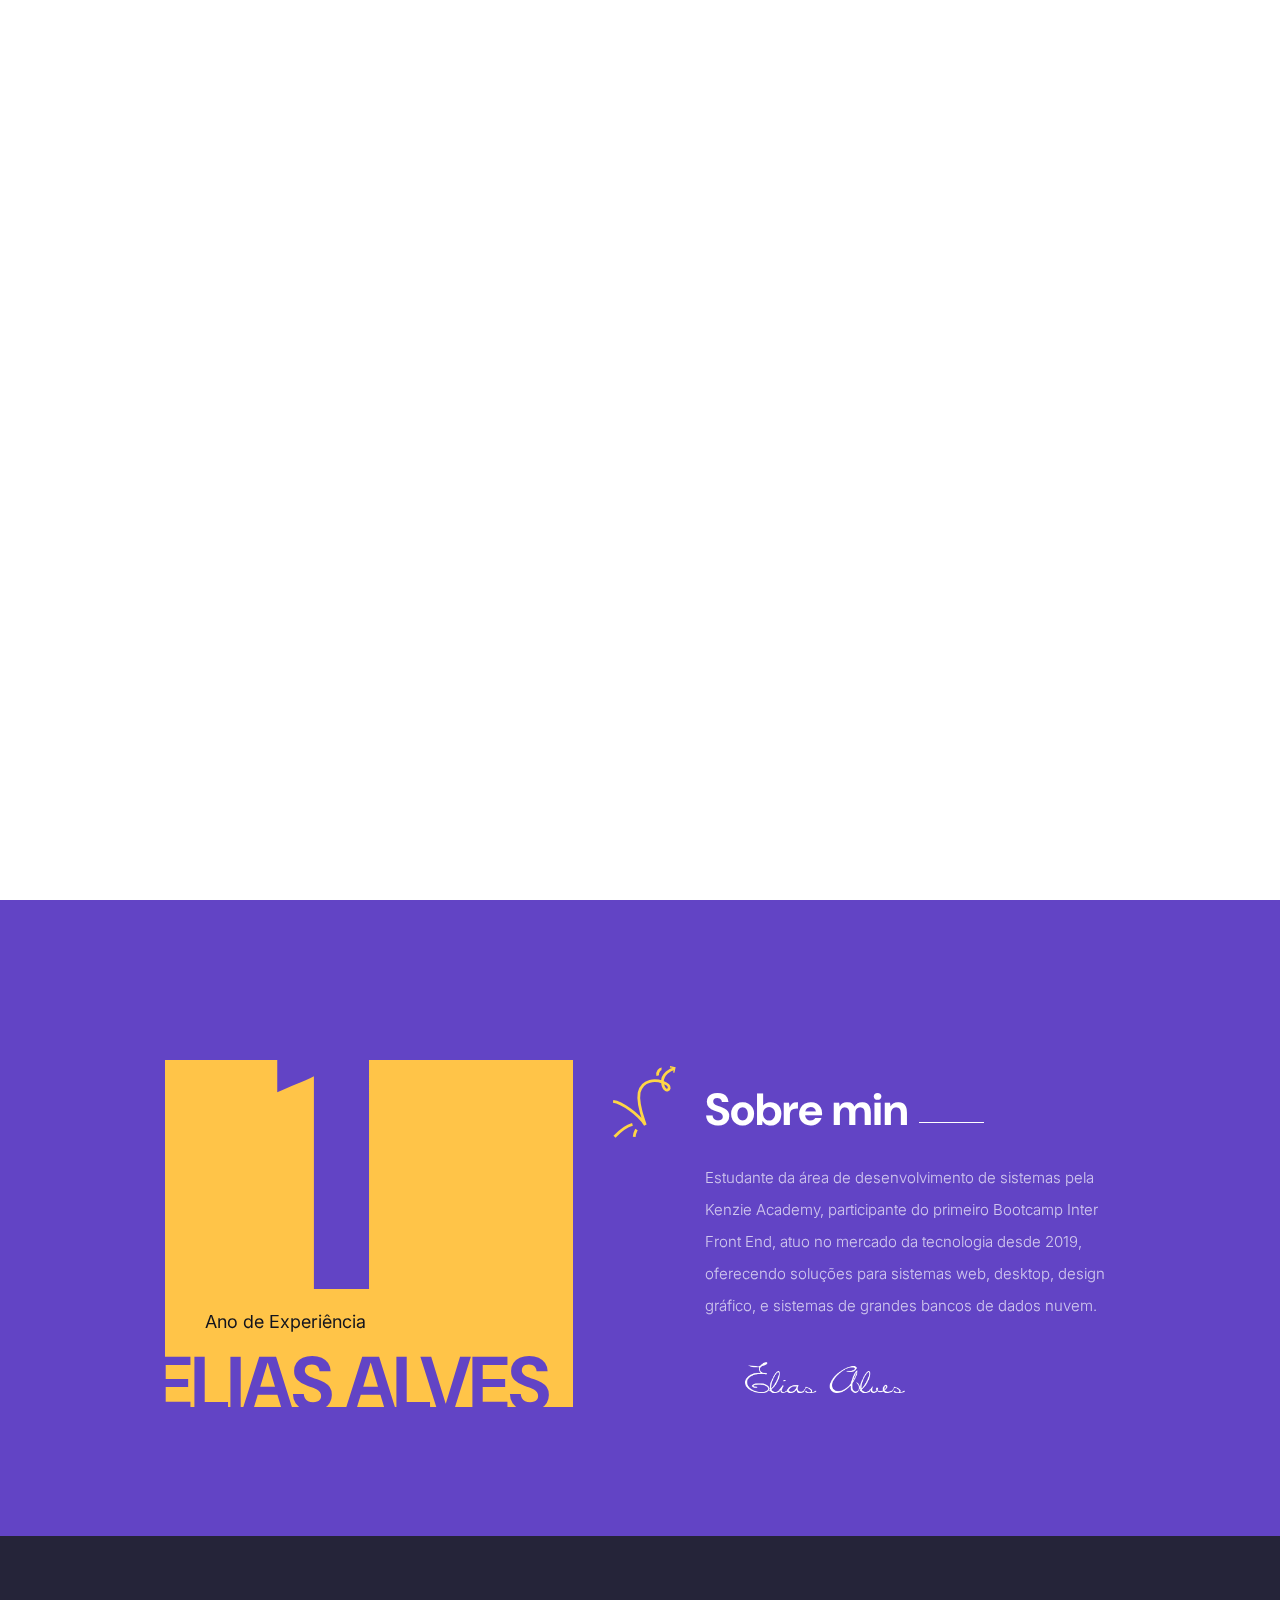
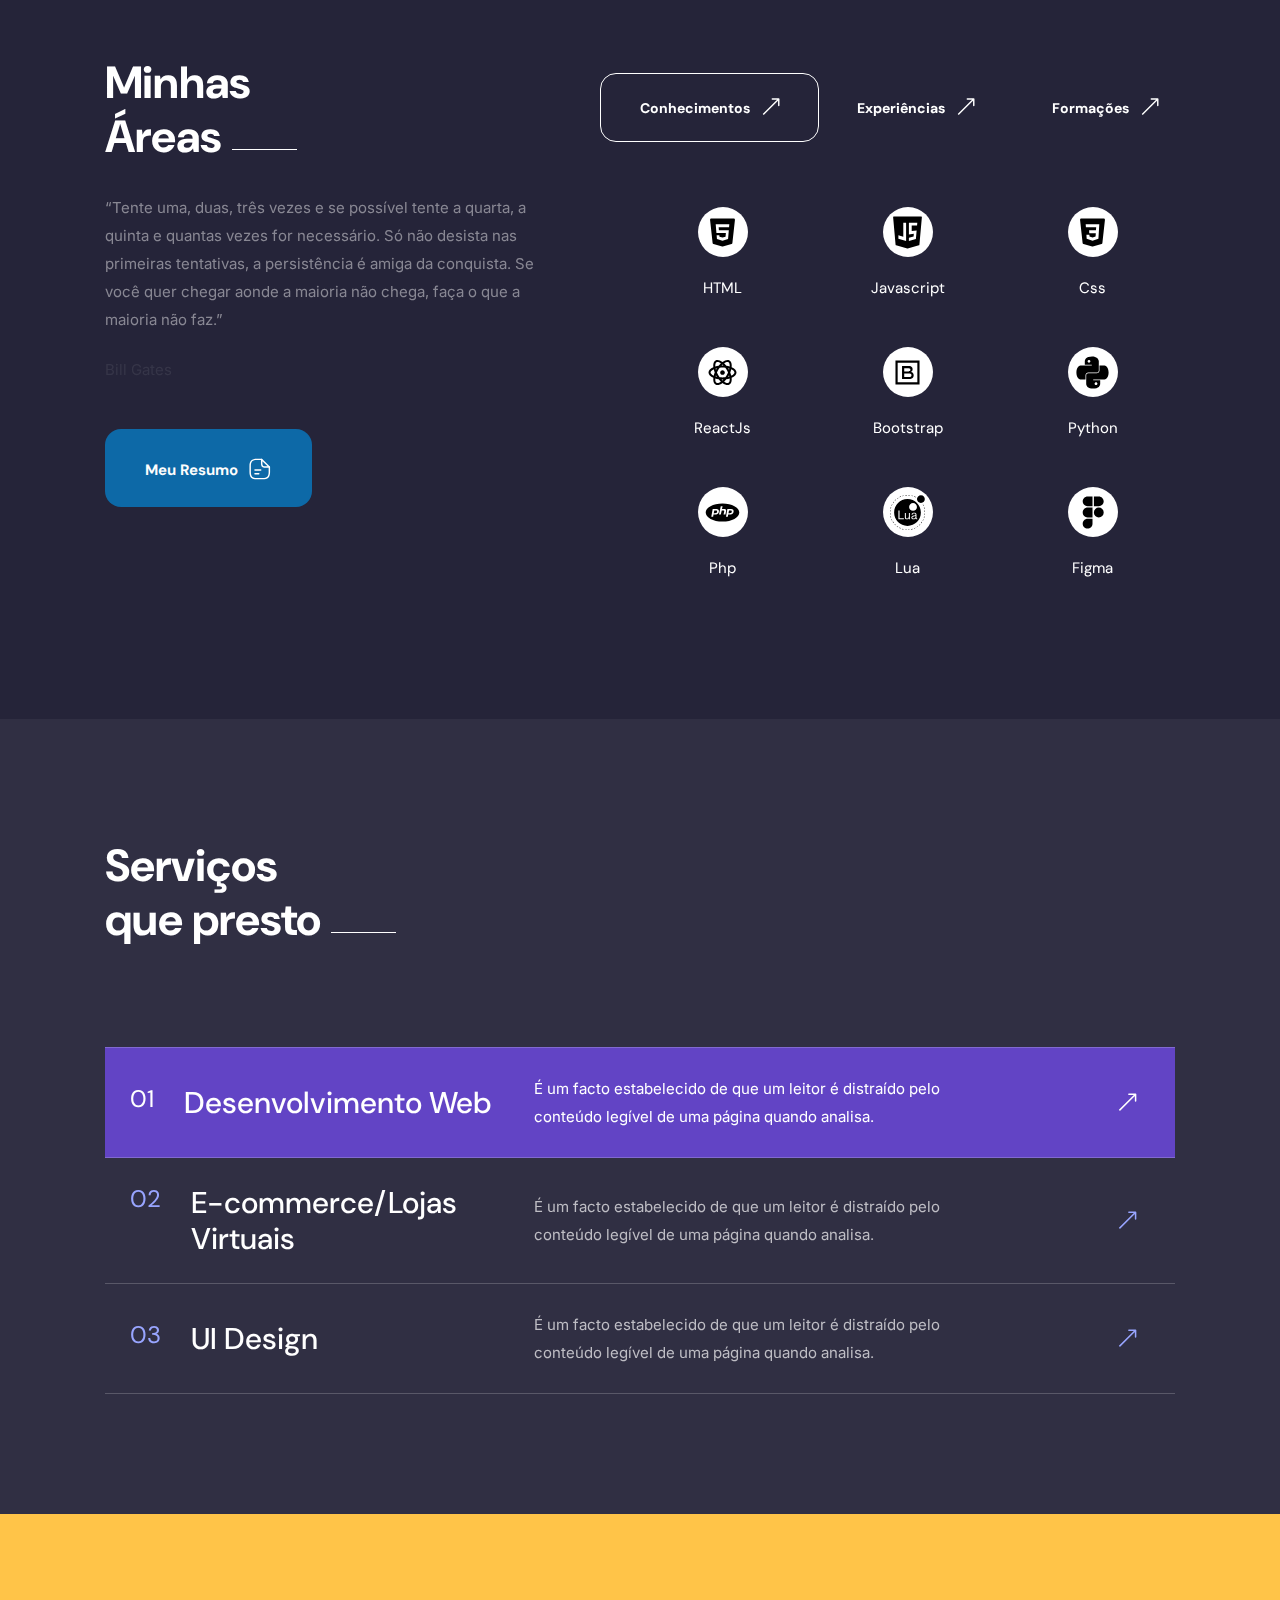
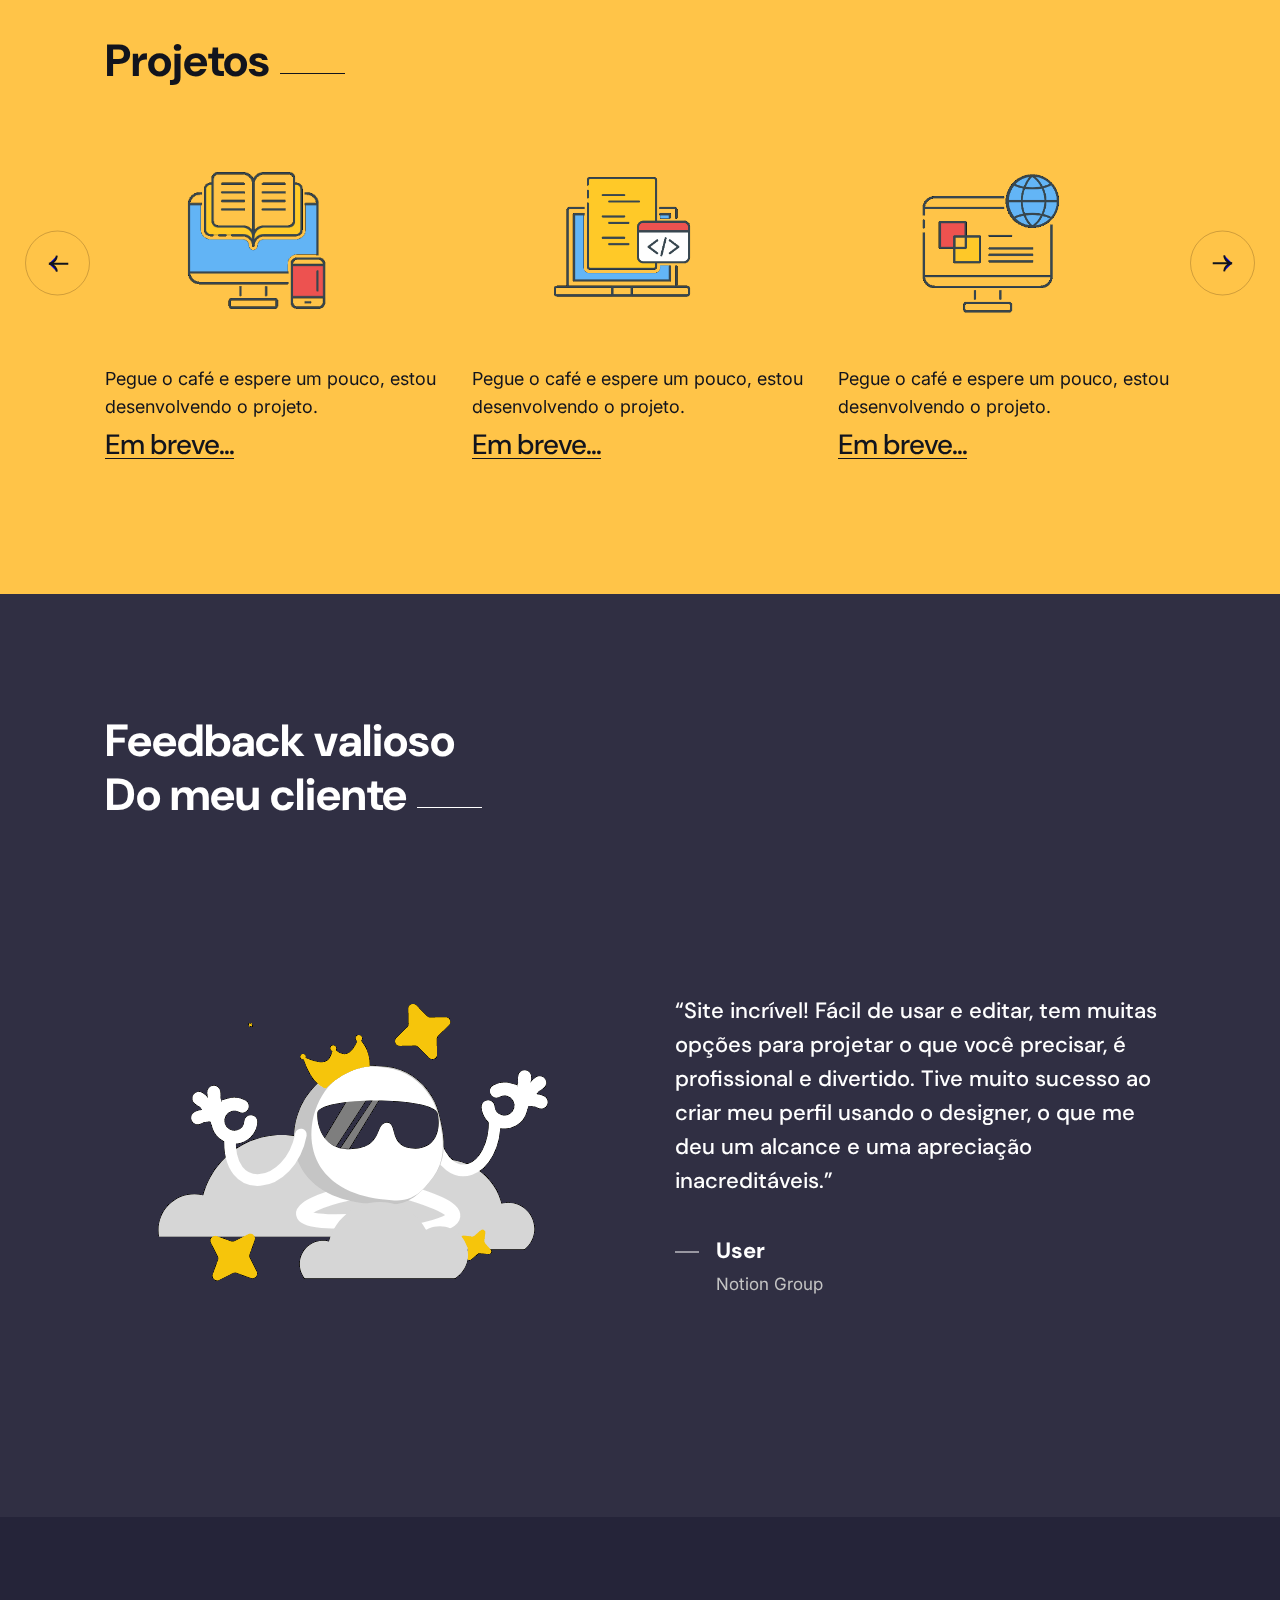
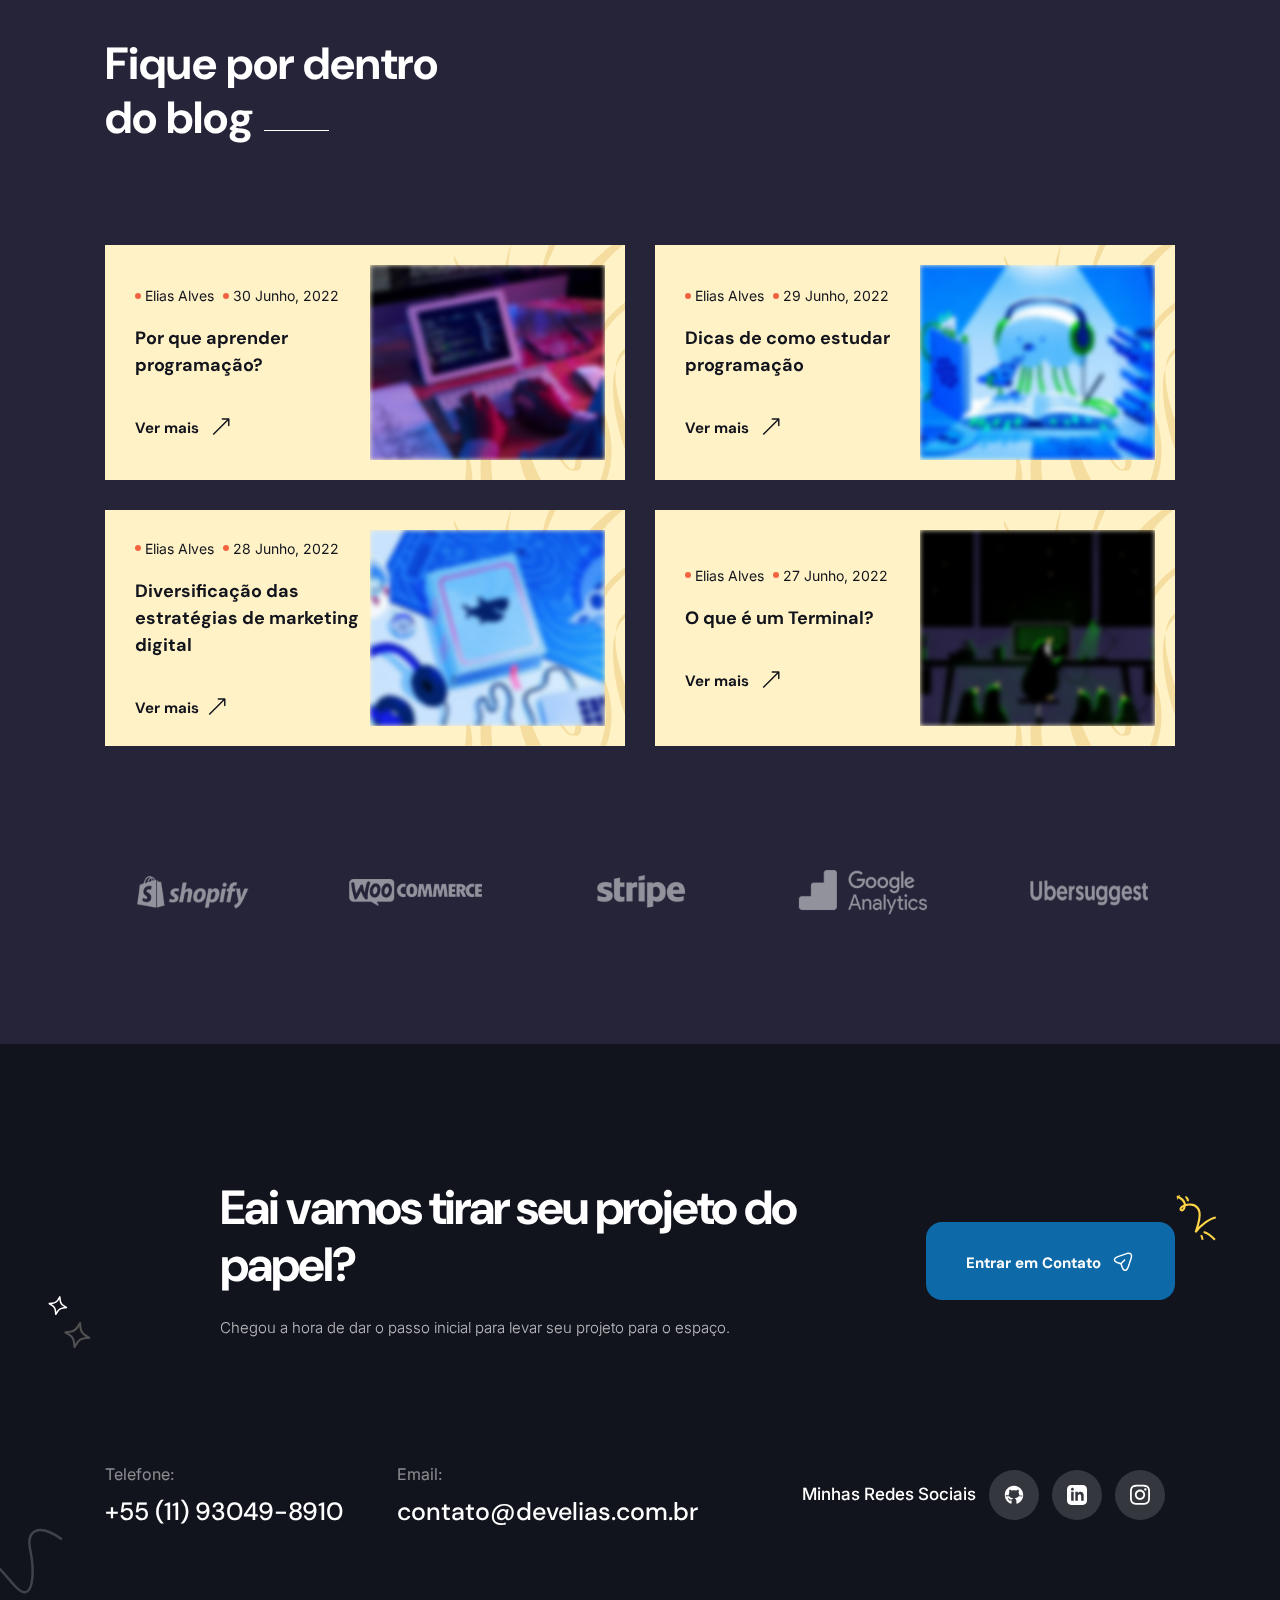
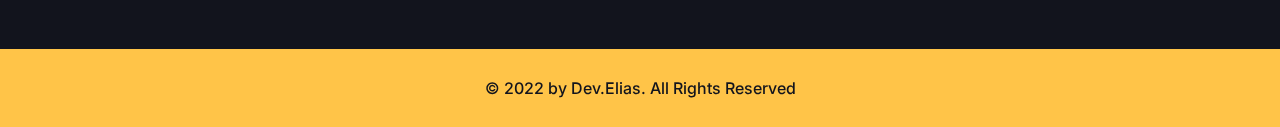
==== index.html @ cb32bfb5 "Update index.html" ====
<!DOCTYPE html>
<html lang="pt-br">

<head>	
<meta http-equiv="content-language" content="pt-br">
<meta http-equiv="Content-Type" content="text/html; charset=utf-8" />
<link rel="icon" type="imagem/png" href="https://cdn-icons-png.flaticon.com/512/2282/2282188.png" />
<meta name="description" content="Meu nome é Elias Alves, desenvolvo interfaces modernas e de alta qualidade, concentrado em performance, animações, responsividade e SEO.">
<meta property="og:description" content="Portfólio // Developer Elias Alves">
<meta name="author" content="Developer Elias">
<meta name="keywords" content="sites, contratar programador, developer google, web, desenvolvimento, portfolio dev, frontend, portfolio de programadores, ui designer, programador, develias, front-end,freelancer, freela, website, dev portfólio">
<meta name="viewport" content="width=device-width, initial-scale=1, maximum-scale=1">
<!-- Event snippet for Website traffic conversion page -->
<script>
  gtag('event', 'conversion', {'send_to': 'AW-10963670238/vHz7CPG32tIDEN6p8eso'});
</script>

<title>Portfolio - Developer Elias Alves</title>

<!-- STYLES -->
<link href="https://fonts.googleapis.com/css2?family=Inter:wght@100;200;300;400;500;600;800;900&display=swap" rel="stylesheet">
<link href="https://fonts.googleapis.com/css2?family=DM+Sans:ital,wght@0,400;0,500;0,700;1,400;1,500;1,700&display=swap" rel="stylesheet">
<link href="https://fonts.googleapis.com/css2?family=Oswald:wght@200;300;400;500;600;700&display=swap" rel="stylesheet">
<link href="https://fonts.googleapis.com/css2?family=Kaushan+Script&display=swap" rel="stylesheet">

<link rel="stylesheet" type="text/css" href="css/plugins.css" />
<link rel="stylesheet" type="text/css" href="css/dark.css" />
<link rel="stylesheet" type="text/css" href="css/style.css" />
<!--[if lt IE 9]> <script type="text/javascript" src="js/modernizr.custom.js"></script> <![endif]-->
<!-- /STYLES -->	
<!-- Global site tag (gtag.js) - Google Ads: 10963670238 -->
<script async src="https://www.googletagmanager.com/gtag/js?id=AW-10963670238"></script>
<script>
  window.dataLayer = window.dataLayer || [];
  function gtag(){dataLayer.push(arguments);}
  gtag('js', new Date());

  gtag('config', 'AW-10963670238');
</script>


<!-- Global site tag (gtag.js) - Google Analytics Dev_Elias -->
<script async src="https://www.googletagmanager.com/gtag/js?id=G-ZBF5T3V9TJ"></script>
<script>
  window.dataLayer = window.dataLayer || [];
  function gtag(){dataLayer.push(arguments);}
  gtag('js', new Date());

  gtag('config', 'G-ZBF5T3V9TJ');
</script>
	
</head>

<body class="dark"> 
	
	<!-- PRELOADER -->
	<div id="preloader">
		<div class="loader_line"></div>
	</div>
	<!-- /PRELOADER -->
	
	<!-- WRAPPER ALL -->

	<div class="eliasdev_tm_all_wrap" data-magic-cursor="show">
	
		<!-- MOBILE MENU -->
		<div class="eliasdev_tm_mobile_menu">
			<div class="mobile_menu_inner">
				<div class="mobile_in">
					<div class="logo">
						<a href="#"><img src="img/logo/light.png" alt="" /></a>
					</div>
					<div class="trigger">
						<div class="hamburger hamburger--slider">
							<div class="hamburger-box">
								<div class="hamburger-inner"></div>
							</div>
						</div>
					</div>
				</div>
			</div>
			<div class="dropdown">
				<div class="dropdown_inner">
					<ul class="anchor_nav">
						<li class="current"><a href="#home">Inicio</a></li>
						<li><a href="#about">Quem sou eu</a></li>
						<li><a href="#service">Serviços</a></li>
						<li><a href="#portfolio">Portfolio</a></li>
						<li><a href="#blog">Blog</a></li>
						<li><a href="#contact">Contato</a></li>
					</ul>
				</div>
			</div>
		</div>
		<!-- /MOBILE MENU -->
	



		
		<!-- HEADER -->
		<div class="eliasdev_tm_header">
			<div class="header_in">
				<div class="logo">
					<a href="#"><img src="img/logo/light.png" alt="" /></a>
				</div>
				<div class="menu">
					<ul class="anchor_nav">
						<li class="current"><a href="#home">Inicio</a></li>
						<li><a href="#about">Quem sou eu</a></li>
						<li><a href="#service">Serviços</a></li>
						<li><a href="#portfolio">Portfolio</a></li>
						<li><a href="#blog">Blog</a></li>
						<li><a href="#contact">Contato</a></li>
					</ul>
					<span class="ccc"></span>
				</div>
					 <div class="button"><a href="https://www.buymeacoffee.com/elias.code	" target="_blank">buy me a coffee</a></div> 
			</div>
		</div>
		<!-- /HEADER -->
	
		
		
		<!-- HERO -->
		<div class="eliasdev_tm_hero" id="home">
			<div class="container">
				<div class="content">
					<div class="details">
						<div class="short  ">
							<h3><img class="svg" src="img/svg/hi.svg" alt=""/><span class="typed-text"></span><span class="cursor">&nbsp;</span></h3>
							<span class="job">Elias Alves - Front-end developer</span>
						</div>
						<div class="text">
							<p>Estudante de Front End, apaixonado por cada linha de código escrita. </p>
						</div>
						<div class="buttons">
							<div class="eliasdev_tm_boxed_button">
								<a class="anchor" href="https://wa.link/vdkp41" target="_blank">Entrar em Contato <img class="svg" src="img/svg/send.svg" alt="" /></a>
							</div>
							<div class="eliasdev_tm_simple_button">
								<a class="line_effect anchor" href="#portfolio">Meus Trabalhos <img class="svg" src="img/svg/top-arrow.svg" alt="" /></a>
							</div>
						</div>
					</div>
					
				</div>
				<div class="eliasdev_tm_follow">
					<span>Vamos se conectar?</span>
					<ul>
						<li><a href="https://github.com/eliasalves01" target="_blank"><img class="svg" src="img/svg/social/GitHub.svg" alt="" /></a></li>
						<li><a href="https://www.linkedin.com/in/elias-alves-88455a16b/" target="_blank"><img class="svg" src="img/svg/social/linkedin.svg" alt="" /></a></li>
						<li><a href="https://www.instagram.com/elias.denaro/" target="_blank" ><img class="svg" src="img/svg/social/instagarm.svg" alt="" /></a></li>
					</ul> 
				</div>
			</div>
			<div class="eliasdev_tm_down">
				<a class="anchor" href="#about"><img class="svg" src="img/svg/down_button_light.svg" alt="" /></a>
			</div>
			<div class="avatar">
				<div class="img">
					<img class="animation" src="img/hero/Coffee.png" alt="" />
					<!-- <div class="video_button">
						<a class="popup-youtube" href="videoyoutube"><img class="anim_circle" src="img/hero/welcome.png" alt="" /><img class="svg" src="img/svg/play.svg" alt="" /></a>
					</div> -->
				</div>
			</div>
		</div>
		<!-- /HERO -->
		
		<!-- ABOUT -->
		<div class="eliasdev_tm_section" id="about">
			<div class="eliasdev_tm_about">
				<div class="about_in">
					<div class="left">
						<div class="box">
							<h3 class="year">1</h3>
							<span class="experience">Ano de Experiência</span>
							<h2 class="name">Elias Alves</h2>
						</div>
					</div>
					<div class="right">
						<span class="element"><img class="svg" src="img/svg/element.svg" alt="" /></span>
						<div class="eliasdev_tm_main_title">
							<h3><span>Sobre min</span></h3>
						</div>
						<div class="text">
							<p>Estudante da área de desenvolvimento de sistemas pela Kenzie Academy, participante do primeiro Bootcamp Inter Front End, atuo no mercado da tecnologia desde 2019, oferecendo soluções para sistemas web, desktop, design gráfico, e sistemas de grandes bancos de dados nuvem.							</p>
						</div>
						<div class="short">
							<div class="eliasdev_tm_boxed_button">
							<!--	<a href="img/cv/1.jpg" download>Download CV <img class="svg" src="img/svg/paper.svg" alt="" /></a> -->
							</div>
							<img src="img/signature.png" alt="" />
						</div>
					</div>
				</div>
			</div>
		</div>
		<!-- /ABOUT -->
		
		<!-- INFORMATIONS -->
		<div class="eliasdev_tm_section">
			<div class="eliasdev_tm_informations">
				<div class="container">
					<div class="informations_inner">
						<div class="left">
							<div class="eliasdev_tm_main_title">
								<h3><span>Minhas <br />Áreas</span></h3>
							</div>
							<div class="text">
								<p class="Frase">“Tente uma, duas, três vezes e se possível tente a quarta, a quinta e quantas vezes for necessário. Só não desista nas primeiras tentativas, a persistência é amiga da conquista. Se você quer chegar aonde a maioria não chega, faça o que a maioria não faz.”</p> 
								<p> <span class="bill">Bill Gates </span></p>
							</div>
							<div class="eliasdev_tm_boxed_button">
								<a href="#" >Meu Resumo <img class="svg" src="img/svg/paper.svg" alt="" /></a>
							</div>
						</div>
						<div class="right">
							<div class="filter">
								<ul>
									<li><a class="current" href="#" data-tab="tab_1"><span>Conhecimentos</span> <img class="svg" src="img/svg/top-arrow.svg" alt="" /></a></li>
									<li><a href="#" data-tab="tab_2"><span>Experiências</span> <img class="svg" src="img/svg/top-arrow.svg" alt="" /></a></li>
									<li><a href="#" data-tab="tab_3"><span>Formações</span> <img class="svg" src="img/svg/top-arrow.svg" alt="" /></a></li>
								</ul>
								<span class="ccc"></span>
							</div>
							<div class="content">
								<div id="tab_1" class="wrapper current">
									<div class="skillbox">
										<ul>
											<li>
												<div class="list_inner">
													<span class="icon"><span class="in"><img class="svg" src="img/svg/HTML.svg" alt="" /></span></span>
													<p class="name">HTML <span></span></p>
												</div>
											</li>
											<li>
												<div class="list_inner">
													<span class="icon"><span class="in"><img class="svg" src="img/svg/javascript.svg" alt="" /></span></span>
													<p class="name">Javascript <span></span></p>
												</div>
											</li>
											<li>
												<div class="list_inner">
													<span class="icon"><span class="in"><img class="svg" src="img/svg/css.svg" alt="" /></span></span>
													<p class="name">Css <span></span></p>
												</div>
											</li>
											<li>
												<div class="list_inner">
													<span class="icon"><span class="in"><img class="svg" src="img/svg/reactjs.svg" alt="" /></span></span>
													<p class="name">ReactJs <span></span></p>
												</div>
											</li>
											<li>
												<div class="list_inner">
													<span class="icon"><span class="in"><img class="svg" src="img/svg/boostrap.svg" alt="" /></span></span>
													<p class="name">Bootstrap <span></span></p>
												</div>
											</li>
											<li>
												<div class="list_inner">
													<span class="icon"><span class="in"><img class="svg" src="img/svg/python.svg" alt="" /></span></span>
													<p class="name">Python <span></span></p>
												</div>
											</li>
											<li>
												<div class="list_inner">
													<span class="icon"><span class="in"><img class="svg" src="img/svg/php.svg" alt="" /></span></span>
													<p class="name">Php <span></span></p>
												</div>
											</li>
											<li>
												<div class="list_inner">
													<span class="icon"><span class="in"><img class="svg" src="img/svg/lua.svg" alt="" /></span></span>
													<p class="name">Lua <span></span></p>
												</div>
											</li>
											<li>
												<div class="list_inner">
													<span class="icon"><span class="in"><img class="svg novo" src="img/svg/figma.svg" alt="" /></span></span>
													<p class="name">Figma <span></span></p>
												</div>
											</li>
										</ul>
									</div>
								</div>
								<div id="tab_2" class="wrapper">
									<div class="timelinebox">
										<ul>
											<li>
												<div class="list_inner">
													<div class="time">
														<span class="year">2022 - Em Progresso</span>
														<span class="company">Norte Refrigeração.</span>
													</div>
													<div class="job">
														<h3><span>Em Breve</span></h3>
													</div>
												</div>
											</li>
											<li>
												<div class="list_inner">
													<div class="time">
														<span class="year">2021 - 2022</span>
														<span class="company">Gpoint Ltda</span>
													</div>
													<div class="job">
														<h3><span>Em Breve</span></h3>
													</div>
												</div>
											</li>
											<li>
												<div class="list_inner">
													<div class="time">
														<span class="year">2019 - 2021</span>
														<span class="company">SpartanRp.</span>
													</div>
													<div class="job">
														<h3><span>Em Breve</span></h3>
													</div>
												</div>
											</li>
										</ul>
									</div>
								</div>
								<div id="tab_3" class="wrapper">
									<div class="timelinebox">
										<ul>
											<li>
												<div class="list_inner">
													<div class="time">
														<span class="year">2022 - Em Progresso</span>
														<span class="company">Kenzie Academy</span>
													</div>
													<div class="job">
														<h3><span>Desenvolvimento FullStack</span></h3>
													</div>
												</div>
											</li>
											<li>
												<div class="list_inner">
													<div class="time">
														<span class="year">2021</span>
														<span class="company">Bootcamp Inter</span>
													</div>
													<div class="job">
														<h3><span>Desenvolvimento Front End</span></h3>
													</div>
												</div>
											</li>
											<li>
												<div class="list_inner">
													<div class="time">
														<span class="year">2020</span>
														<span class="company">Soft Blue</span>
													</div>
													<div class="job">
														<h3><span>Banco de dados Sql BD-03</span></h3>
													</div>
												</div>
											</li>
											<li>
												<div class="list_inner">
													<div class="time">
														<span class="year">2019</span>
														<span class="company">Udemy</span>
													</div>
													<div class="job">
														<h3><span>Desenvolvimento em Lua</span></h3>
													</div>
												</div>
											</li>
										</ul>
									</div>
								</div>
							</div>
						</div>
					</div>
				</div>
			</div>
		</div>
		<!-- /INFORMATIONS -->
		
		<!-- COUNTER
		<div class="eliasdev_tm_section">
			<div class="eliasdev_tm_counter">
				<div class="container">
					<div class="counter_list">
						<ul>
							<li>
								<div class="list_inner">
									<h3><span class="counter_item" data-from="0" data-to="13" data-speed="2000">0</span></h3>
									<span class="title">Projetos Proprios</span>
								</div>
							</li>
							<li>
								<div class="list_inner">
									<h3><span class="counter_item" data-from="0" data-to="9" data-speed="2000">0</span></h3>
									<span class="title">Linguagens em desenvolvimento</span>
								</div>
							</li>
							<li>
								<div class="list_inner">
									<h3><span class="counter_item" data-from="0" data-to="23" data-speed="2000">0</span></h3>
									<span class="title">Participações em Projetos</span>
								</div>
							</li>

						</ul>
					</div>
				</div>
			</div>
		</div>
		 /COUNTER -->
		
		<!-- SERVICE -->
		<div class="eliasdev_tm_section" id="service">
			<div class="eliasdev_tm_service">
				<div class="container">
					<div class="eliasdev_tm_main_title">
						<h3><span>Serviços<br />que presto</span></h3>
					</div>
					<div class="service_list">
						<ul>
							<li class="current">
								<div class="list_inner">
									<div class="left">
										<span class="number">01</span>
										<h1 class="title">Desenvolvimento Web</h1></div>
									<div class="right">
										<div class="text">
											<p>É um facto estabelecido de que um leitor é distraído pelo conteúdo legível de uma página quando analisa.</p>
										</div>
										<div class="arrow">
											<img class="svg" src="img/svg/top-arrow.svg" alt="" />
										</div>
									</div>
									<a class="eliasdev_tm_full_link" href="#"></a>
									
									<!-- Modalbox Info Start -->
									<img class="popup_service_image" src="img/service/1.jpg" alt="" />
									<div class="service_hidden_details">
										<div class="service_popup_informations">
											<div class="descriptions">
												<p>Existem muitas variações das passagens do Lorem Ipsum disponíveis, mas a maior parte sofreu alterações de alguma forma, pela injecção de humor, ou de palavras aleatórias que nem sequer parecem suficientemente credíveis. Se vai usar uma passagem do Lorem Ipsum, deve ter a certeza que não contém nada de embaraçoso escondido no meio do texto.</p>
												<p>Todos os geradores de Lorem Ipsum na Internet acabam por repetir porções de texto pré-definido, como necessário, fazendo com que este seja o primeiro verdadeiro gerador na Internet. Usa um dicionário de 200 palavras em Latim,</p>
												<p>combinado com uma dúzia de modelos de frases, para gerar Lorem Ipsum que pareçam razoáveis. Desta forma, o Lorem Ipsum gerado é sempre livre de repetição, ou de injecção humorística, etc.</p>
											</div>
										</div>
									</div>
									<!-- /Modalbox Info End -->
									
								</div>
							</li>
							<li>
								<div class="list_inner">
									<div class="left">
										<span class="number">02</span>
										<h3 class="title">E-commerce/Lojas Virtuais</h3>
									</div>
									<div class="right">
										<div class="text">
											<p>É um facto estabelecido de que um leitor é distraído pelo conteúdo legível de uma página quando analisa.</p>
										</div>
										<div class="arrow">
											<img class="svg" src="img/svg/top-arrow.svg" alt="" />
										</div>
									</div>
									<a class="eliasdev_tm_full_link" href="#"></a>
									
									<!-- Modalbox Info Start -->
									<img class="popup_service_image" src="img/service/2.jpg" alt="" />
									<div class="service_hidden_details">
										<div class="service_popup_informations">
											<div class="descriptions">
												<p>Existem muitas variações das passagens do Lorem Ipsum disponíveis, mas a maior parte sofreu alterações de alguma forma, pela injecção de humor, ou de palavras aleatórias que nem sequer parecem suficientemente credíveis. Se vai usar uma passagem do Lorem Ipsum, deve ter a certeza que não contém nada de embaraçoso escondido no meio do texto.</p>
												<p>Todos os geradores de Lorem Ipsum na Internet acabam por repetir porções de texto pré-definido, como necessário, fazendo com que este seja o primeiro verdadeiro gerador na Internet. Usa um dicionário de 200 palavras em Latim,</p>
												<p>combinado com uma dúzia de modelos de frases, para gerar Lorem Ipsum que pareçam razoáveis. Desta forma, o Lorem Ipsum gerado é sempre livre de repetição, ou de injecção humorística, etc.</p>
									</div>
										</div>
									</div>
									<!-- /Modalbox Info End -->
									
								</div>
							</li>
							<li>
								<div class="list_inner">
									<div class="left">
										<span class="number">03</span>
										<h3 class="title">UI Design</h3>
									</div>
									<div class="right">
										<div class="text">
											<p>É um facto estabelecido de que um leitor é distraído pelo conteúdo legível de uma página quando analisa.</p>
										</div>
										<div class="arrow">
											<img class="svg" src="img/svg/top-arrow.svg" alt="" />
										</div>
									</div>
									<a class="eliasdev_tm_full_link" href="#"></a>
									
									<!-- Modalbox Info Start -->
									<img class="popup_service_image" src="img/service/3.jpg" alt="" />
									<div class="service_hidden_details">
										<div class="service_popup_informations">
											<div class="descriptions">
												<p>Existem muitas variações das passagens do Lorem Ipsum disponíveis, mas a maior parte sofreu alterações de alguma forma, pela injecção de humor, ou de palavras aleatórias que nem sequer parecem suficientemente credíveis. Se vai usar uma passagem do Lorem Ipsum, deve ter a certeza que não contém nada de embaraçoso escondido no meio do texto.</p>
												<p>Todos os geradores de Lorem Ipsum na Internet acabam por repetir porções de texto pré-definido, como necessário, fazendo com que este seja o primeiro verdadeiro gerador na Internet. Usa um dicionário de 200 palavras em Latim,</p>
												<p>combinado com uma dúzia de modelos de frases, para gerar Lorem Ipsum que pareçam razoáveis. Desta forma, o Lorem Ipsum gerado é sempre livre de repetição, ou de injecção humorística, etc.</p>
											</div>
										</div>
									</div>
									<!-- /Modalbox Info End -->
									
								</div>
							</li>
						</ul>
						<span class="ccc"></span>
					</div>
				</div>
			</div>
		</div>
		<!-- /SERVICE -->
		
		<!-- PORTFOLIO -->
		<div class="eliasdev_tm_section" id="portfolio">
			<div class="eliasdev_tm_portfolio">
				<div class="container">
					<div class="eliasdev_tm_main_title">
						<h3><span>Projetos</span></h3>
					</div>
					<div class="portfolio_list">
						<ul class="owl-carousel gallery_zoom">
							<li>
								<div class="list_inner">
									<div class="image">
										<img src="img/thumbs/37-40.jpg" alt="" />
										<div class="main" data-img-url="img/portfolio/1.gif"></div>
									</div>
									<div class="details">
										<span class="category">Pegue o café e espere um pouco, estou desenvolvendo o projeto.</span>
										<h3 class="title"><span>Em breve...</span></h3>
									</div> 
									<!-- <a class="eliasdev_tm_full_link popup-youtube" href=""></a>-->
								</div>
							</li>
							<li>
								<div class="list_inner">
									<div class="image">
										<img src="img/thumbs/37-40.jpg" alt="" />
										<div class="main" data-img-url="img/portfolio/2.gif"></div>
									</div>
									<div class="details">
										<span class="category">Pegue o café e espere um pouco, estou desenvolvendo o projeto.</span>
										<h3 class="title"><span>Em breve...</span></h3>
									</div>
									<!-- <a class="eliasdev_tm_full_link popup-vimeo" href=""></a> -->
								</div>
							</li>
							<li>
								<div class="list_inner">
									<div class="image">
										<img src="img/thumbs/37-40.jpg" alt="" />
										<div class="main" data-img-url="img/portfolio/3.gif"></div>
									</div>
									<div class="details">
										<span class="category">Pegue o café e espere um pouco, estou desenvolvendo o projeto.</span>
										<h3 class="title"><span>Em breve...</span></h3>
									</div>
									<!-- <a class="eliasdev_tm_full_link soundcloude_link mfp-iframe audio" href="httpsosts=false&show_teaser=true&visual=true"></a> -->
								</div>
							</li>
							<li>
								<div class="list_inner">
									<div class="image">
										<img src="img/thumbs/37-40.jpg" alt="" />
										<div class="main" data-img-url="img/portfolio/4.gif"></div>
									</div>
									<div class="details">
										<span class="category">Pegue o café e espere um pouco, estou desenvolvendo o projeto.</span>
										<h3 class="title"><span>Em breve...</span></h3>
									</div>
									<!-- <a class="eliasdev_tm_full_link details_link" href="#"></a> -->
									
									<!-- Modalbox Info Start -->
									<div class="hidden_content">
										<div class="popup_details">
											<div class="main_details">
												<div class="textbox">
													<p></p>
													<p></p>
												</div>
												<div class="detailbox">
													<ul>
														<li>
															<span class="first">Cliente</span>
															<span>Eduardo</span>
														</li>
														<li>
															<span class="first">Categoria</span>
															<span><a href="#">Detalhes</a></span>
														</li>
														<li>
															<span class="first">Data</span>
															<span>22/06/2022</span>
														</li>
													</ul>
												</div>
											</div>
											<div class="additional_images">
												<ul>
													<li>
														<div class="list_inner">
															<div class="my_image">
																<img src="img/thumbs/4-2.jpg" alt="" />
																<div class="main" data-img-url="img/service/1.jpg"></div>
															</div>
														</div>
													</li>
													<li>
														<div class="list_inner">
															<div class="my_image">
																<img src="img/thumbs/4-2.jpg" alt="" />
																<div class="main" data-img-url="img/service/2.jpg"></div>
															</div>
														</div>
													</li>
													<li>
														<div class="list_inner">
															<div class="my_image">
																<img src="img/thumbs/4-2.jpg" alt="" />
																<div class="main" data-img-url="img/service/3.jpg"></div>
															</div>
														</div>
													</li>
												</ul>
											</div>
										</div>
									</div>
									<!-- /Modalbox Info End -->
									
								</div>
								</li>
				<!-- 			<li>
								<div class="list_inner"> >
									 <div class="image">
										<img src="img/thumbs/37-40.jpg" alt="" />
										<div class="main" data-img-url="img/portfolio/5.jpg"></div>
									</div>
									<div class="details">
										<span class="category">Pegue o café e espere um pouco, estou desenvolvendo o projeto.</span>
										<h3 class="title"><span>Em breve...</span></h3>
									</div>
									<a class="eliasdev_tm_full_link zoom" href="img/portfolio/5.jpg"></a>
								</div> -->
							</li>
						</ul>
						<a class="prev_button" href="#"><img class="svg" src="img/svg/prev.svg" alt="" /></a>
						<a class="next_button" href="#"><img class="svg" src="img/svg/next.svg" alt="" /></a>
					</div>
				</div>
			</div>
		</div>
	     <!--  /PORTFOLIO -->
		
		<!-- TESTIMONIALS -->
		<div class="eliasdev_tm_section">
			<div class="eliasdev_tm_testimonials">
				<div class="container">
					<div class="eliasdev_tm_main_title">
						<h3><span>Feedback valioso<br />Do meu cliente	</span></h3>
					</div>
					<div class="testimonials_in">
						<img src="img/testimonials/1.gif" alt="" />
						<div class="info">
							<div class="text">
								<p>“Site incrível! Fácil de usar e editar, tem muitas opções para projetar o que você precisar, é profissional e divertido. Tive muito sucesso ao criar meu perfil usando o designer, o que me deu um alcance e uma apreciação inacreditáveis.”</p>
							</div>
							<div class="details">
								<h3 class="name"><span>User</span></h3>
								<span class="job">Notion Group</span>
							</div>
						</div>
					</div>
				</div>
			</div>
		</div>
		<!-- /TESTIMONIALS -->
		
		<!-- NEWS -->
		<div class="eliasdev_tm_section" id="blog">
			<div class="eliasdev_tm_news">
				<div class="container">
					<div class="eliasdev_tm_main_title">
						<h3><span>Fique por dentro<br />do blog</span></h3>
					</div>
					<div class="news_list">
						<ul>
							<li>
								<div class="list_inner list_innerNew">
									<div class="left">
										<div class="metabox">
											<ul>
												<li>
													<span><a href="#">Elias Alves</a></span>
												</li>
												<li>
													<span>30 Junho, 2022</span>
												</li>
											</ul>
										</div>
										<div class="title">
											<h3><a href="#">Por que aprender programação?</a></h3>
										</div>
										<div class="eliasdev_tm_simple_button">
											<a class="line_effect" href="#">Ver mais <img class="svg" src="img/svg/top-arrow.svg" alt="" /></a>
										</div>
									</div>
									<div class="right">
										<img src="img/thumbs/24-20.jpg" alt="" />
										<div class="main" data-img-url="img/news/2.jpg"></div>
										<a class="eliasdev_tm_full_link" href="#"></a>
									</div>
									<span class="shape"><img class="svg" src="img/svg/Intersect.svg" alt="" /></span>
									
									<!-- Modalbox Info Start -->
									<div class="news_hidden_details">
										<div class="news_popup_informations">
											<div class="text">
											<p>A tecnologia se tornou parte importante das nossas vidas e tudo indica que ela estará cada vez mais presente em nossas rotinas. </p>
											<p>Além disso, praticamente tudo, desde uma geladeira até o mais complexo smartphone, tem a programação como um de seus pilares para o bom funcionamento. </p>
										<p>Mas além de ser utilizada para desenvolver softwares e soluções tecnológicas supercomplexas, a programação pode trazer diversos benefícios, como estimular a pensar de maneira mais criativa e expressar a sua criatividade, desenvolver o raciocínio lógico e até ajudar na resolução de problemas comuns do dia a dia.</p>	
									   <p>Pessoas que aprendem a programar tendem a organizar melhor as ideias e trabalhar bem em equipe, e não é preciso ser um gênio da matemática para começar!</p>	
									</div>
										</div>
									</div>
									<!-- /Modalbox Info End -->

								</div>
							</li>
							<li>
								<div class="list_inner">
									<div class="left">
										<div class="metabox">
											<ul>
												<li>
													<span><a href="#">Elias Alves</a></span>
												</li>
												<li>
													<span>29 Junho, 2022</span>
												</li>
											</ul>
										</div>
										<div class="title">
											<h3><a href="#">Dicas de como estudar programação</a></h3>
										</div>
										<div class="eliasdev_tm_simple_button">
											<a class="line_effect" href="#">Ver mais <img class="svg" src="img/svg/top-arrow.svg" alt="" /></a>
										</div>
									</div>
									<div class="right">
										<img src="img/thumbs/24-20.jpg" alt="" />
										<div class="main" data-img-url="img/news/1.jpeg"></div>
										<a class="eliasdev_tm_full_link" href="#"></a>
									</div>
									<span class="shape"><img class="svg" src="img/svg/Intersect.svg" alt="" /></span>
									
									<!-- Modalbox Info Start -->
									<div class="news_hidden_details">
										<div class="news_popup_informations">
											<div class="text">
												<p>Estudar programação é um processo que exige cuidado, comprometimento e dedicação, já que existem diversos conteúdos, matérias e linguagens novas para aprender. 
													<br><br>
													E é preciso aprender tanto a teoria quanto a prática para se tonar um bom desenvolvedor. </p>
													<br>
													<p><font size="5" color="red">1.</font> Projetos pessoais e fictícios</p>
													<p>Realizar projetos pessoais e fictícios não apenas te ajudam a praticar suas habilidades e trabalhar a criatividade, mas também podem ser usados no portfólio!</p>
													 <p>Além disso, eles demonstram que você tem iniciativa, vontade de fazer e aprender (e inclusive, essas são algumas das qualidades que os recrutadores procuram). </p>
													 <p><font size="5" color="red">2.</font> Sites de Prática</p>
													 <p>Existem diversos sites que disponibilizam desafios e exercícios nas mais diferentes linguagens de programação para que você possa resolver e treinar. </p>
													 <p>O objetivo deles é melhorar as suas habilidades enquanto se desafia. As vezes, esses desafios são contra outras pessoas, com ranks, níveis de dificuldade diferentes e costumam ser ambientes bem gamificados, onde você vai progredindo ganhando posições e até honras.</p>
													 <p><font size="5" color="red">3.</font> Crie soluções para alguém que precise</p>
													 <p>Se você está iniciando agora em programação, uma ótima forma de estudar é praticando. Mas já pensou que você pode praticar e ainda ajudar alguém?</p>
													 <p>É bem possível que alguma pessoa perto de você possa estar precisando melhora tarefas ou de um site. E por que não ajudar? Pode ser algo pequeno, nada muito grandioso.  </p>
                                                     <p>Assim você consegue testar seu potêncial e ver seu software funcionando com usuários reais, podendo até disponibilizá-lo para outras pessoas depois, além de incrementar o portfólio.</p>
													 <p><font size="5" color="red">4.</font> Realizar um curso</p>
													 <p>Apesar da teoria ser sim importante, pois é preciso aprender os conceitos que te darão a base necessária para realizar as tarefas, a parte prática ao pode ser negligenciada. </p>
													 <p>Os melhores cursos são aqueles que combinam a teoria e a prática, para que você não se torne apenas um copiador de código, mas sim que seja capaz de construir algo do zero sozinho e saiba como e por que está fazendo cada parte do projeto. </p>
                							</div>
										</div>
									</div>
									<!-- /Modalbox Info End -->
									
								</div>
							</li>
							<li>
								<div class="list_inner">
									<div class="left">
										<div class="metabox">
											<ul>
												<li>
													<span><a href="#">Elias Alves</a></span>
												</li>
												<li>
													<span>28 Junho, 2022</span>
												</li>
											</ul>
										</div>
										<div class="title">
											<h3><a href="#">Diversificação das estratégias de marketing digital</a></h3>
										</div>
										<div class="eliasdev_tm_simple_button">
											<a class="line_effect" href="#">Ver mais<img class="svg" src="img/svg/top-arrow.svg" alt="" /></a>
										</div>
									</div>
									<div class="right">
										<img src="img/thumbs/24-20.jpg" alt="" />
										<div class="main" data-img-url="img/news/3.jpg"></div>
										<a class="eliasdev_tm_full_link" href="#"></a>
									</div>
									<span class="shape"><img class="svg" src="img/svg/Intersect.svg" alt="" /></span>
									
									<!-- Modalbox Info Start -->
									<div class="news_hidden_details">
										<div class="news_popup_informations">
											<div class="text">
												<p>Mussum Ipsum, cacilds vidis litro abertis. Quem manda na minha terra sou euzis!Quem num gosta di mim que vai caçá sua turmis!Todo mundo vê os porris que eu tomo, mas ninguém vê os tombis que eu levo!Paisis, filhis, espiritis santis.</p>
												<p>Mussum Ipsum, cacilds vidis litro abertis. Mais vale um bebadis conhecidiss, que um alcoolatra anonimis.Cevadis im ampola pa arma uma pindureta.In elementis mé pra quem é amistosis quis leo.Nullam volutpat risus nec leo commodo, ut interdum diam laoreet. Sed non consequat odio.</p>
												<p>Mussum Ipsum, cacilds vidis litro abertis. Detraxit consequat et quo num tendi nada.Nec orci ornare consequat. Praesent lacinia ultrices consectetur. Sed non ipsum felis.Diuretics paradis num copo é motivis de denguis.Mé faiz elementum girarzis, nisi eros vermeio.</p>
											</div>
										</div>
									</div>
									<!-- /Modalbox Info End -->
									
								</div>
							</li>
							<li>
								<div class="list_inner">
									<div class="left">
										<div class="metabox">
											<ul>
												<li>
													<span><a href="#">Elias Alves</a></span>
												</li>
												<li>
													<span>27 Junho, 2022</span>
												</li>
											</ul>
										</div>
										<div class="title">
											<h3><a href="#">O que é um Terminal?</a></h3>
										</div>
										<div class="eliasdev_tm_simple_button">
											<a class="line_effect" href="#">Ver mais <img class="svg" src="img/svg/top-arrow.svg" alt="" /></a>
										</div>
									</div>
									<div class="right">
										<img src="img/thumbs/24-20.jpg" alt="" />
										<div class="main" data-img-url="img/news/4.jpg"></div>
										<a class="eliasdev_tm_full_link" href="#"></a>
									</div>
									<span class="shape"><img class="svg" src="img/svg/Intersect.svg" alt="" /></span>
									
									<!-- Modalbox Info Start -->
									<div class="news_hidden_details">
										<div class="news_popup_informations">
											<div class="text">
												<p>Mussum Ipsum, cacilds vidis litro abertis. Quem manda na minha terra sou euzis!Quem num gosta di mim que vai caçá sua turmis!Todo mundo vê os porris que eu tomo, mas ninguém vê os tombis que eu levo!Paisis, filhis, espiritis santis.</p>
												<p>Mussum Ipsum, cacilds vidis litro abertis. Mais vale um bebadis conhecidiss, que um alcoolatra anonimis.Cevadis im ampola pa arma uma pindureta.In elementis mé pra quem é amistosis quis leo.Nullam volutpat risus nec leo commodo, ut interdum diam laoreet. Sed non consequat odio.</p>
												<p>Mussum Ipsum, cacilds vidis litro abertis. Detraxit consequat et quo num tendi nada.Nec orci ornare consequat. Praesent lacinia ultrices consectetur. Sed non ipsum felis.Diuretics paradis num copo é motivis de denguis.Mé faiz elementum girarzis, nisi eros vermeio.</p>
											</div>
										</div>
									</div>
									<!-- /Modalbox Info End -->
									
								</div>
							</li>
						</ul>
					</div>
				</div>
			</div>
		</div>
		<!-- /NEWS -->
		
		<!-- PARTNERS -->
		<div class="eliasdev_tm_section">
			<div class="eliasdev_tm_partners">
				<div class="container">
					<div class="partners_list">
						<ul class="owl-carousel">
							<li class="item"><a href="#"><img src="img/partners/light/1.png" alt="" /></a></li>
							<li class="item"><a href="#"><img src="img/partners/light/2.png" alt="" /></a></li>
							<li class="item"><a href="#"><img src="img/partners/light/3.png" alt="" /></a></li>
							<li class="item"><a href="#"><img src="img/partners/light/4.png" alt="" /></a></li>
							<li class="item"><a href="#"><img src="img/partners/light/5.png" alt="" /></a></li>
							<li class="item"><a href="#"><img src="img/partners/light/6.png" alt="" /></a></li>
							<li class="item"><a href="#"><img src="img/partners/light/7.png" alt="" /></a></li>
							<li class="item"><a href="#"><img src="img/partners/light/8.png" alt="" /></a></li>
							<li class="item"><a href="#"><img src="img/partners/light/9.png" alt="" /></a></li>
						</ul>
					</div>
				</div>
			</div>
		</div>
		<!-- /PARTNERS -->
		
		<!-- CONTACT -->
		<div class="eliasdev_tm_section" id="contact">
			<div class="eliasdev_tm_contact">
				<div class="container">
					<div class="infobox">
					<!-- 	<div class="video_button">
							<a class="popup-youtube" href="videoyoutube"><img class="anim_circle" src="img/contact/video.png" alt="" /><img class="svg" src="img/svg/play.svg" alt="" /></a>
						</div> -->
						<div class="text">
							<h3>Eai vamos tirar seu projeto do papel?</h3>
							<p>Chegou a hora de dar o passo inicial para levar seu projeto para o espaço.</p>
						</div>
						<div class="eliasdev_tm_boxed_button">
							<a href="https://wa.link/vdkp41" target="_blank">Entrar em Contato <img class="svg" src="img/svg/send.svg" alt="" /></a>
						</div>
					</div>
					<div class="connect">
						<div class="left">
							<ul>
								<li>
									<span class="name">Telefone:</span>
									<p><a class="line_effect" href="tel:+5511930498910">+55 (11) 93049-8910</a></p>
								</li>
								<li>
									<span class="name">Email:</span>
									<p><a class="line_effect" href="https://mail.google.com/mail/?view=cm&fs=1&to=contato@develias.com.br">contato@develias.com.br</a></p>
								</li>
							</ul>
						</div>
						<div class="right">
							<div class="eliasdev_tm_follow">
								<span>Minhas Redes Sociais</span>
								<ul>
									<li><a href="https://github.com/eliasalves01" target="_blank"><img class="svg" src="img/svg/social/GitHub.svg" alt="" /></a></li>
									<li><a href="https://www.linkedin.com/in/elias-alves-88455a16b/" target="_blank"><img class="svg" src="img/svg/social/linkedin.svg" alt="" /></a></li>
									<li><a href="https://www.instagram.com/elias.denaro/" target="_blank" ><img class="svg" src="img/svg/social/instagarm.svg" alt="" /></a></li>
						
								</ul>
							</div>
						</div>
					</div>
				</div>
				<span class="element"><img class="svg" src="img/svg/elements.svg" alt="" /></span>
				<span class="element2"><img class="svg" src="img/svg/element-2.svg" alt="" /></span>
			</div>
		</div>
		<!-- /CONTACT -->
		
		<!-- COPYRIGHT -->
		<div class="eliasdev_tm_section">
			<div class="eliasdev_tm_copyright">
				<div class="container">
					<div class="copyright_inner">
						<div class="logo">
							<img src="" alt="" />
						</div>
						<div class="copy">
							<p>&copy; 2022 by <a href="#" target="_blank">Dev.Elias.</a> All Rights Reserved</p>
						</div>
					</div>
				</div>
			</div>
		</div>
		<!-- /COPYRIGHT -->
			
		<!-- CURSOR -->
		<div class="mouse-cursor cursor-outer"></div>
		<div class="mouse-cursor cursor-inner"></div>
		<!-- /CURSOR -->
			
		<!-- TOTOP -->
		<div class="progressbar">
			<a href="#"><span class="text">Ir ao Inicio</span></a>
			<span class="line"></span>
		</div>
		<!-- /TOTOP -->
				
	</div>
	<!-- / WRAPPER ALL -->
	
<!-- SCRIPTS -->
<script src="js/jquery.js"></script>
<!--[if lt IE 10]> <script type="text/javascript" src="js/ie8.js"></script> <![endif]-->	
<script src="js/plugins.js"></script>
<script src="js/init.js"></script>
<!-- /SCRIPTS -->

</body>
</html>
---- css/plugins.css ----
/*	Copyright (c) 2022 Dev.Elias 
        PRODUZIDO NO BRASIL 😁😁😁😁😁 */


/*------------------------------------------------------------------*/ 
/*	BASE
/*------------------------------------------------------------------*/

html,body,div,span,applet,object,iframe,h1,h2,h3,h4,h5,h6,p,blockquote,pre,a,abbr,acronym,address,big,cite,code,del,dfn,em,font,ins,kbd,q,s,samp,small,strike,strong,sub,sup,tt,var,b,u,i,center,dl,dt,dd,ol,ul,li,fieldset,form,label,legend,table,caption,tbody,tfoot,thead,tr,th,td
	{
	background: transparent;
	border: 0;
	margin: 0;
	padding: 0;
	vertical-align: baseline;
	outline: none;
}

article, aside, details, figcaption, figure, footer, header, hgroup, nav, section {
    display: block;
}

blockquote {
	quotes: none;
}

blockquote:before,blockquote:after {
	content: '';
	content: none;
}
ul, ol{
	margin:0px;	
}
ul li, ol li{
	margin:0px;
}
img{
	vertical-align:middle;
	max-width:100%;
}
iframe{
	max-width:100%;
}
del {
	text-decoration: line-through;
}
a, i{
	border:none;
}
a:hover{text-decoration:none;}

/*------------------------------------------------------------------*/ 
/*	FORM ELEMENTS
/*------------------------------------------------------------------*/

textarea{
	border-radius:0;
	resize:vertical;
	letter-spacing: 0;
	
	-webkit-box-sizing: border-box; /* Safari/Chrome, other WebKit */
	-moz-box-sizing: border-box;    /* Firefox, other Gecko */
	-ms-box-sizing: border-box;     /* IE 10 + */
	box-sizing: border-box;         /* Opera/IE 8+ */
	
	width:100%;
	border:1px solid #eee;
	
	-webkit-transition: all .3s ease;
	   -moz-transition: all .3s ease;
	    -ms-transition: all .3s ease;
	     -o-transition: all .3s ease;
	        transition: all .3s ease;
}
input[type="text"],
input[type="password"],
input[type="datetime"],
input[type="datetime-local"],
input[type="date"],
input[type="month"],
input[type="time"],
input[type="week"],
input[type="number"],
input[type="email"],
input[type="url"],
input[type="search"],
input[type="tel"],
input[type="color"],
.uneditable-input {
	border-radius:0;
	min-width:auto;
	letter-spacing:0;
	
	-webkit-box-sizing: border-box; /* Safari/Chrome, other WebKit */
	-moz-box-sizing: border-box;    /* Firefox, other Gecko */
	-ms-box-sizing: border-box;     /* IE 10 + */
	box-sizing: border-box;         /* Opera/IE 8+ */
	
	height:44px;
	vertical-align:middle;
	border:1px solid #eee;
	
	-webkit-transition: all .3s ease;
	   -moz-transition: all .3s ease;
	    -ms-transition: all .3s ease;
	     -o-transition: all .3s ease;
	        transition: all .3s ease;
}

textarea:focus,
input[type="text"]:focus,
input[type="password"]:focus,
input[type="datetime"]:focus,
input[type="datetime-local"]:focus,
input[type="date"]:focus,
input[type="month"]:focus,
input[type="time"]:focus,
input[type="week"]:focus,
input[type="number"]:focus,
input[type="email"]:focus,
input[type="url"]:focus,
input[type="search"]:focus,
input[type="tel"]:focus,
input[type="color"]:focus,
.uneditable-input:focus {
	border-color:#ccc;
	background:#eee;
}

input[type="submit"]{
	height: 40px;
	line-height: 1;
	text-transform: uppercase;
	text-decoration: none;
	letter-spacing: 0;
	border:none;
	cursor:pointer;
	background:#777;
	
	-webkit-transition: all .3s ease;
	   -moz-transition: all .3s ease;
	    -ms-transition: all .3s ease;
	     -o-transition: all .3s ease;
	        transition: all .3s ease;
}
input[type="submit"]:hover{
	background:#444;
}
select{
	padding:8px;
	border:2px solid #eee;
}
input[type="button"]{
	cursor:pointer;
	-webkit-transition: all .3s ease;
	   -moz-transition: all .3s ease;
	    -ms-transition: all .3s ease;
	     -o-transition: all .3s ease;
	        transition: all .3s ease;
}

@font-face {
  font-family: 'fontello';
  src: url('font/fontello.eot?91023305');
  src: url('font/fontello.eot?91023305#iefix') format('embedded-opentype'),
       url('font/fontello.woff2?91023305') format('woff2'),
       url('font/fontello.woff?91023305') format('woff'),
       url('font/fontello.ttf?91023305') format('truetype'),
       url('font/fontello.svg?91023305#fontello') format('svg');
  font-weight: normal;
  font-style: normal;
}
/* Chrome hack: SVG is rendered more smooth in Windozze. 100% magic, uncomment if you need it. */
/* Note, that will break hinting! In other OS-es font will be not as sharp as it could be */
/*
@media screen and (-webkit-min-device-pixel-ratio:0) {
  @font-face {
    font-family: 'fontello';
    src: url('../font/fontello.svg?91023305#fontello') format('svg');
  }
}
*/
[class^="icon-"]:before, [class*=" icon-"]:before {
  font-family: "fontello";
  font-style: normal;
  font-weight: normal;
  speak: never;

  display: inline-block;
  text-decoration: inherit;
  width: 1em;
  margin-right: .2em;
  text-align: center;
  /* opacity: .8; */

  /* For safety - reset parent styles, that can break glyph codes*/
  font-variant: normal;
  text-transform: none;

  /* fix buttons height, for twitter bootstrap */
  line-height: 1em;

  /* Animation center compensation - margins should be symmetric */
  /* remove if not needed */
  margin-left: .2em;

  /* you can be more comfortable with increased icons size */
  /* font-size: 120%; */

  /* Font smoothing. That was taken from TWBS */
  -webkit-font-smoothing: antialiased;
  -moz-osx-font-smoothing: grayscale;

  /* Uncomment for 3D effect */
  /* text-shadow: 1px 1px 1px rgba(127, 127, 127, 0.3); */
}

.icon-cancel:before { content: '\e800'; } /* '' */
.icon-cancel-1:before { content: '\e801'; } /* '' */
.icon-cancel-2:before { content: '\e802'; } /* '' */
.icon-cancel-3:before { content: '\e803'; } /* '' */
.icon-cancel-4:before { content: '\e804'; } /* '' */
.icon-cancel-5:before { content: '\e805'; } /* '' */
.icon-cancel-6:before { content: '\e806'; } /* '' */
.icon-cancel-7:before { content: '\e807'; } /* '' */




/*------------------------------------------------------------------*/ 
/*	MAGNIFIC POPUP
/*------------------------------------------------------------------*/

.mfp-bg,.mfp-wrap{position:fixed;left:0;top:0}.mfp-bg,.mfp-container,.mfp-wrap{height:100%;width:100%}.mfp-arrow:after,.mfp-arrow:before,.mfp-container:before,.mfp-figure:after{content:''}.mfp-bg{z-index:1042;overflow:hidden;background:#0b0b0b;opacity:.8}.mfp-wrap{z-index:1043;outline:0!important;-webkit-backface-visibility:hidden}.mfp-container{text-align:center;position:absolute;left:0;top:0;padding:0 8px;box-sizing:border-box}.mfp-container:before{display:inline-block;height:100%;vertical-align:middle}.mfp-align-top .mfp-container:before{display:none}.mfp-content{position:relative;display:inline-block;vertical-align:middle;margin:0 auto;text-align:left;z-index:1045}.mfp-ajax-holder .mfp-content,.mfp-inline-holder .mfp-content{width:100%;cursor:auto}.mfp-ajax-cur{cursor:progress}.mfp-zoom-out-cur,.mfp-zoom-out-cur .mfp-image-holder .mfp-close{cursor:-moz-zoom-out;cursor:-webkit-zoom-out;cursor:zoom-out}.mfp-zoom{cursor:pointer;cursor:-webkit-zoom-in;cursor:-moz-zoom-in;cursor:zoom-in}.mfp-auto-cursor .mfp-content{cursor:auto}.mfp-arrow,.mfp-close,.mfp-counter,.mfp-preloader{-webkit-user-select:none;-moz-user-select:none;user-select:none}.mfp-loading.mfp-figure{display:none}.mfp-hide{display:none!important}.mfp-preloader{color:#CCC;position:absolute;top:50%;width:auto;text-align:center;margin-top:-.8em;left:8px;right:8px;z-index:1044}.mfp-preloader a{color:#CCC}.mfp-close,.mfp-preloader a:hover{color:#FFF}.mfp-s-error .mfp-content,.mfp-s-ready .mfp-preloader{display:none}button.mfp-arrow,button.mfp-close{overflow:visible;cursor:pointer;background:0 0;border:0;-webkit-appearance:none;display:block;outline:0;padding:0;z-index:1046;box-shadow:none;touch-action:manipulation}.mfp-figure:after,.mfp-iframe-scaler iframe{box-shadow:0 0 8px rgba(0,0,0,.6);position:absolute;left:0}button::-moz-focus-inner{padding:0;border:0}.mfp-close{width:44px;height:44px;line-height:44px;position:absolute;right:0;top:0;text-decoration:none;text-align:center;opacity:.65;padding:0 0 18px 10px;font-style:normal;font-size:28px;font-family:Arial,Baskerville,monospace}.mfp-close:focus,.mfp-close:hover{opacity:1}.mfp-close:active{top:1px}.mfp-close-btn-in .mfp-close{color:#333}.mfp-iframe-holder .mfp-close,.mfp-image-holder .mfp-close{color:#FFF;right:-6px;text-align:right;padding-right:6px;width:100%}.mfp-counter{position:absolute;top:0;right:0;color:#CCC;font-size:12px;line-height:18px;white-space:nowrap}.mfp-figure,img.mfp-img{line-height:0}.mfp-arrow{position:absolute;opacity:.65;margin:-55px 0 0;top:50%;padding:0;width:90px;height:110px;-webkit-tap-highlight-color:transparent}.mfp-arrow:active{margin-top:-54px}.mfp-arrow:focus,.mfp-arrow:hover{opacity:1}.mfp-arrow:after,.mfp-arrow:before{display:block;width:0;height:0;position:absolute;left:0;top:0;margin-top:35px;margin-left:35px;border:inset transparent}.mfp-arrow:after{border-top-width:13px;border-bottom-width:13px;top:8px}.mfp-arrow:before{border-top-width:21px;border-bottom-width:21px;opacity:.7}.mfp-arrow-left{left:0}.mfp-arrow-left:after{border-right:17px solid #FFF;margin-left:31px}.mfp-arrow-left:before{margin-left:25px;border-right:27px solid #3F3F3F}.mfp-arrow-right{right:0}.mfp-arrow-right:after{border-left:17px solid #FFF;margin-left:39px}.mfp-arrow-right:before{border-left:27px solid #3F3F3F}.mfp-iframe-holder{padding-top:40px;padding-bottom:40px}.mfp-iframe-holder .mfp-content{line-height:0;width:100%;max-width:900px}.mfp-image-holder .mfp-content,img.mfp-img{max-width:100%}.mfp-iframe-holder .mfp-close{top:-40px}.mfp-iframe-scaler{width:100%;height:0;overflow:hidden;padding-top:56.25%}.mfp-iframe-scaler iframe{display:block;top:0;width:100%;height:100%;background:#000}.mfp-figure:after,img.mfp-img{width:auto;height:auto;display:block}img.mfp-img{box-sizing:border-box;padding:40px 0;margin:0 auto}.mfp-figure:after{top:40px;bottom:40px;right:0;z-index:-1;background:#444}.mfp-figure small{color:#BDBDBD;display:block;font-size:12px;line-height:14px}.mfp-figure figure{margin:0}.mfp-bottom-bar{margin-top:-36px;position:absolute;top:100%;left:0;width:100%;cursor:auto}.mfp-title{text-align:left;line-height:18px;color:#F3F3F3;word-wrap:break-word;padding-right:36px}.mfp-gallery .mfp-image-holder .mfp-figure{cursor:pointer}@media screen and (max-width:800px) and (orientation:landscape),screen and (max-height:300px){.mfp-img-mobile .mfp-image-holder{padding-left:0;padding-right:0}.mfp-img-mobile img.mfp-img{padding:0}.mfp-img-mobile .mfp-figure:after{top:0;bottom:0}.mfp-img-mobile .mfp-figure small{display:inline;margin-left:5px}.mfp-img-mobile .mfp-bottom-bar{background:rgba(0,0,0,.6);bottom:0;margin:0;top:auto;padding:3px 5px;position:fixed;box-sizing:border-box}.mfp-img-mobile .mfp-bottom-bar:empty{padding:0}.mfp-img-mobile .mfp-counter{right:5px;top:3px}.mfp-img-mobile .mfp-close{top:0;right:0;width:35px;height:35px;line-height:35px;background:rgba(0,0,0,.6);position:fixed;text-align:center;padding:0}}@media all and (max-width:900px){.mfp-arrow{-webkit-transform:scale(.75);transform:scale(.75)}.mfp-arrow-left{-webkit-transform-origin:0;transform-origin:0}.mfp-arrow-right{-webkit-transform-origin:100%;transform-origin:100%}.mfp-container{padding-left:6px;padding-right:6px}}



/*------------------------------------------------------------------*/ 
/*	ANIMATION
/*------------------------------------------------------------------*/

/*	Copyright (c) 2022 Dev.Elias 
        PRODUZIDO NO BRASIL 😁😁😁😁😁 */

.animated {
  animation-duration: 1s;
  animation-fill-mode: both;
}

.animated.infinite {
  animation-iteration-count: infinite;
}

.animated.hinge {
  animation-duration: 2s;
}

.animated.flipOutX,
.animated.flipOutY,
.animated.bounceIn,
.animated.bounceOut {
  animation-duration: .75s;
}

@keyframes bounce {
  from, 20%, 53%, 80%, to {
    animation-timing-function: cubic-bezier(0.215, 0.610, 0.355, 1.000);
    transform: translate3d(0,0,0);
  }

  40%, 43% {
    animation-timing-function: cubic-bezier(0.755, 0.050, 0.855, 0.060);
    transform: translate3d(0, -30px, 0);
  }

  70% {
    animation-timing-function: cubic-bezier(0.755, 0.050, 0.855, 0.060);
    transform: translate3d(0, -15px, 0);
  }

  90% {
    transform: translate3d(0,-4px,0);
  }
}

.bounce {
  animation-name: bounce;
  transform-origin: center bottom;
}

@keyframes flash {
  from, 50%, to {
    opacity: 1;
  }

  25%, 75% {
    opacity: 0;
  }
}

.flash {
  animation-name: flash;
}

/* originally authored by Nick Pettit - https://github.com/nickpettit/glide */

@keyframes pulse {
  from {
    transform: scale3d(1, 1, 1);
  }

  50% {
    transform: scale3d(1.05, 1.05, 1.05);
  }

  to {
    transform: scale3d(1, 1, 1);
  }
}

.pulse {
  animation-name: pulse;
}

@keyframes rubberBand {
  from {
    transform: scale3d(1, 1, 1);
  }

  30% {
    transform: scale3d(1.25, 0.75, 1);
  }

  40% {
    transform: scale3d(0.75, 1.25, 1);
  }

  50% {
    transform: scale3d(1.15, 0.85, 1);
  }

  65% {
    transform: scale3d(.95, 1.05, 1);
  }

  75% {
    transform: scale3d(1.05, .95, 1);
  }

  to {
    transform: scale3d(1, 1, 1);
  }
}

.rubberBand {
  animation-name: rubberBand;
}

@keyframes shake {
  from, to {
    transform: translate3d(0, 0, 0);
  }

  10%, 30%, 50%, 70%, 90% {
    transform: translate3d(-10px, 0, 0);
  }

  20%, 40%, 60%, 80% {
    transform: translate3d(10px, 0, 0);
  }
}

.shake {
  animation-name: shake;
}

@keyframes headShake {
  0% {
    transform: translateX(0);
  }

  6.5% {
    transform: translateX(-6px) rotateY(-9deg);
  }

  18.5% {
    transform: translateX(5px) rotateY(7deg);
  }

  31.5% {
    transform: translateX(-3px) rotateY(-5deg);
  }

  43.5% {
    transform: translateX(2px) rotateY(3deg);
  }

  50% {
    transform: translateX(0);
  }
}

.headShake {
  animation-timing-function: ease-in-out;
  animation-name: headShake;
}

@keyframes swing {
  20% {
    transform: rotate3d(0, 0, 1, 15deg);
  }

  40% {
    transform: rotate3d(0, 0, 1, -10deg);
  }

  60% {
    transform: rotate3d(0, 0, 1, 5deg);
  }

  80% {
    transform: rotate3d(0, 0, 1, -5deg);
  }

  to {
    transform: rotate3d(0, 0, 1, 0deg);
  }
}

.swing {
  transform-origin: top center;
  animation-name: swing;
}

@keyframes tada {
  from {
    transform: scale3d(1, 1, 1);
  }

  10%, 20% {
    transform: scale3d(.9, .9, .9) rotate3d(0, 0, 1, -3deg);
  }

  30%, 50%, 70%, 90% {
    transform: scale3d(1.1, 1.1, 1.1) rotate3d(0, 0, 1, 3deg);
  }

  40%, 60%, 80% {
    transform: scale3d(1.1, 1.1, 1.1) rotate3d(0, 0, 1, -3deg);
  }

  to {
    transform: scale3d(1, 1, 1);
  }
}

.tada {
  animation-name: tada;
}

/* originally authored by Nick Pettit - https://github.com/nickpettit/glide */

@keyframes wobble {
  from {
    transform: none;
  }

  15% {
    transform: translate3d(-25%, 0, 0) rotate3d(0, 0, 1, -5deg);
  }

  30% {
    transform: translate3d(20%, 0, 0) rotate3d(0, 0, 1, 3deg);
  }

  45% {
    transform: translate3d(-15%, 0, 0) rotate3d(0, 0, 1, -3deg);
  }

  60% {
    transform: translate3d(10%, 0, 0) rotate3d(0, 0, 1, 2deg);
  }

  75% {
    transform: translate3d(-5%, 0, 0) rotate3d(0, 0, 1, -1deg);
  }

  to {

    transform: none;
  }
}

.wobble {
  animation-name: wobble;
}

@keyframes jello {
  from, 11.1%, to {
    transform: none;
  }

  22.2% {
    transform: skewX(-12.5deg) skewY(-12.5deg);
  }

  33.3% {
    transform: skewX(6.25deg) skewY(6.25deg);
  }

  44.4% {
    transform: skewX(-3.125deg) skewY(-3.125deg);
  }

  55.5% {
    transform: skewX(1.5625deg) skewY(1.5625deg);
  }

  66.6% {
    transform: skewX(-0.78125deg) skewY(-0.78125deg);
  }

  77.7% {
    transform: skewX(0.390625deg) skewY(0.390625deg);
  }

  88.8% {
    transform: skewX(-0.1953125deg) skewY(-0.1953125deg);
  }
}

.jello {
  animation-name: jello;
  transform-origin: center;
}

@keyframes bounceIn {
  from, 20%, 40%, 60%, 80%, to {
    animation-timing-function: cubic-bezier(0.215, 0.610, 0.355, 1.000);
  }

  0% {
    opacity: 0;
    transform: scale3d(.3, .3, .3);
  }

  20% {
    transform: scale3d(1.1, 1.1, 1.1);
  }

  40% {
    transform: scale3d(.9, .9, .9);
  }

  60% {
    opacity: 1;
    transform: scale3d(1.03, 1.03, 1.03);
  }

  80% {
    transform: scale3d(.97, .97, .97);
  }

  to {
    opacity: 1;
    transform: scale3d(1, 1, 1);
  }
}

.bounceIn {
  animation-name: bounceIn;
}

@keyframes bounceInDown {
  from, 60%, 75%, 90%, to {
    animation-timing-function: cubic-bezier(0.215, 0.610, 0.355, 1.000);
  }

  0% {
    opacity: 0;
    transform: translate3d(0, -3000px, 0);
  }

  60% {
    opacity: 1;
    transform: translate3d(0, 25px, 0);
  }

  75% {
    transform: translate3d(0, -10px, 0);
  }

  90% {
    transform: translate3d(0, 5px, 0);
  }

  to {
    transform: none;
  }
}

.bounceInDown {
  animation-name: bounceInDown;
}

@keyframes bounceInLeft {
  from, 60%, 75%, 90%, to {
    animation-timing-function: cubic-bezier(0.215, 0.610, 0.355, 1.000);
  }

  0% {
    opacity: 0;
    transform: translate3d(-3000px, 0, 0);
  }

  60% {
    opacity: 1;
    transform: translate3d(25px, 0, 0);
  }

  75% {
    transform: translate3d(-10px, 0, 0);
  }

  90% {
    transform: translate3d(5px, 0, 0);
  }

  to {
    transform: none;
  }
}

.bounceInLeft {
  animation-name: bounceInLeft;
}

@keyframes bounceInRight {
  from, 60%, 75%, 90%, to {
    animation-timing-function: cubic-bezier(0.215, 0.610, 0.355, 1.000);
  }

  from {
    opacity: 0;
    transform: translate3d(3000px, 0, 0);
  }

  60% {
    opacity: 1;
    transform: translate3d(-25px, 0, 0);
  }

  75% {
    transform: translate3d(10px, 0, 0);
  }

  90% {
    transform: translate3d(-5px, 0, 0);
  }

  to {
    transform: none;
  }
}

.bounceInRight {
  animation-name: bounceInRight;
}

@keyframes bounceInUp {
  from, 60%, 75%, 90%, to {
    animation-timing-function: cubic-bezier(0.215, 0.610, 0.355, 1.000);
  }

  from {
    opacity: 0;
    transform: translate3d(0, 3000px, 0);
  }

  60% {
    opacity: 1;
    transform: translate3d(0, -20px, 0);
  }

  75% {
    transform: translate3d(0, 10px, 0);
  }

  90% {
    transform: translate3d(0, -5px, 0);
  }

  to {
    transform: translate3d(0, 0, 0);
  }
}

.bounceInUp {
  animation-name: bounceInUp;
}

@keyframes bounceOut {
  20% {
    transform: scale3d(.9, .9, .9);
  }

  50%, 55% {
    opacity: 1;
    transform: scale3d(1.1, 1.1, 1.1);
  }

  to {
    opacity: 0;
    transform: scale3d(.3, .3, .3);
  }
}

.bounceOut {
  animation-name: bounceOut;
}

@keyframes bounceOutDown {
  20% {
    transform: translate3d(0, 10px, 0);
  }

  40%, 45% {
    opacity: 1;
    transform: translate3d(0, -20px, 0);
  }

  to {
    opacity: 0;
    transform: translate3d(0, 2000px, 0);
  }
}

.bounceOutDown {
  animation-name: bounceOutDown;
}

@keyframes bounceOutLeft {
  20% {
    opacity: 1;
    transform: translate3d(20px, 0, 0);
  }

  to {
    opacity: 0;
    transform: translate3d(-2000px, 0, 0);
  }
}

.bounceOutLeft {
  animation-name: bounceOutLeft;
}

@keyframes bounceOutRight {
  20% {
    opacity: 1;
    transform: translate3d(-20px, 0, 0);
  }

  to {
    opacity: 0;
    transform: translate3d(2000px, 0, 0);
  }
}

.bounceOutRight {
  animation-name: bounceOutRight;
}

@keyframes bounceOutUp {
  20% {
    transform: translate3d(0, -10px, 0);
  }

  40%, 45% {
    opacity: 1;
    transform: translate3d(0, 20px, 0);
  }

  to {
    opacity: 0;
    transform: translate3d(0, -2000px, 0);
  }
}

.bounceOutUp {
  animation-name: bounceOutUp;
}

@keyframes fadeIn {
  from {
    opacity: 0;
  }

  to {
    opacity: 1;
  }
}

.fadeIn {
  animation-name: fadeIn;
}

@keyframes fadeInDown {
  from {
    opacity: 0;
    transform: translate3d(0, -100%, 0);
  }

  to {
    opacity: 1;
    transform: none;
  }
}

.fadeInDown {
  animation-name: fadeInDown;
}

@keyframes fadeInDownBig {
  from {
    opacity: 0;
    transform: translate3d(0, -2000px, 0);
  }

  to {
    opacity: 1;
    transform: none;
  }
}

.fadeInDownBig {
  animation-name: fadeInDownBig;
}

@keyframes fadeInLeft {
  from {
    opacity: 0;
    transform: translate3d(-100%, 0, 0);
  }

  to {
    opacity: 1;
    transform: none;
  }
}

.fadeInLeft {
  animation-name: fadeInLeft;
}

@keyframes fadeInLeftBig {
  from {
    opacity: 0;
    transform: translate3d(-2000px, 0, 0);
  }

  to {
    opacity: 1;
    transform: none;
  }
}

.fadeInLeftBig {
  animation-name: fadeInLeftBig;
}

@keyframes fadeInRight {
  from {
    opacity: 0;
    transform: translate3d(100%, 0, 0);
  }

  to {
    opacity: 1;
    transform: none;
  }
}

.fadeInRight {
  animation-name: fadeInRight;
}

@keyframes fadeInRightBig {
  from {
    opacity: 0;
    transform: translate3d(2000px, 0, 0);
  }

  to {
    opacity: 1;
    transform: none;
  }
}

.fadeInRightBig {
  animation-name: fadeInRightBig;
}

@keyframes fadeInUp {
  from {
    opacity: 0;
    transform: translate3d(0, 100%, 0);
  }

  to {
    opacity: 1;
    transform: none;
  }
}

.fadeInUp {
  animation-name: fadeInUp;
}

@keyframes fadeInUpBig {
  from {
    opacity: 0;
    transform: translate3d(0, 2000px, 0);
  }

  to {
    opacity: 1;
    transform: none;
  }
}

.fadeInUpBig {
  animation-name: fadeInUpBig;
}

@keyframes fadeOut {
  from {
    opacity: 1;
  }

  to {
    opacity: 0;
  }
}

.fadeOut {
  animation-name: fadeOut;
}

@keyframes fadeOutDown {
  from {
    opacity: 1;
  }

  to {
    opacity: 0;
    transform: translate3d(0, 100%, 0);
  }
}

.fadeOutDown {
  animation-name: fadeOutDown;
}

@keyframes fadeOutDownBig {
  from {
    opacity: 1;
  }

  to {
    opacity: 0;
    transform: translate3d(0, 2000px, 0);
  }
}

.fadeOutDownBig {
  animation-name: fadeOutDownBig;
}

@keyframes fadeOutLeft {
  from {
    opacity: 1;
  }

  to {
    opacity: 0;
    transform: translate3d(-100%, 0, 0);
  }
}

.fadeOutLeft {
  animation-name: fadeOutLeft;
}

@keyframes fadeOutLeftBig {
  from {
    opacity: 1;
  }

  to {
    opacity: 0;
    transform: translate3d(-2000px, 0, 0);
  }
}

.fadeOutLeftBig {
  animation-name: fadeOutLeftBig;
}

@keyframes fadeOutRight {
  from {
    opacity: 1;
  }

  to {
    opacity: 0;
    transform: translate3d(100%, 0, 0);
  }
}

.fadeOutRight {
  animation-name: fadeOutRight;
}

@keyframes fadeOutRightBig {
  from {
    opacity: 1;
  }

  to {
    opacity: 0;
    transform: translate3d(2000px, 0, 0);
  }
}

.fadeOutRightBig {
  animation-name: fadeOutRightBig;
}

@keyframes fadeOutUp {
  from {
    opacity: 1;
  }

  to {
    opacity: 0;
    transform: translate3d(0, -100%, 0);
  }
}

.fadeOutUp {
  animation-name: fadeOutUp;
}

@keyframes fadeOutUpBig {
  from {
    opacity: 1;
  }

  to {
    opacity: 0;
    transform: translate3d(0, -2000px, 0);
  }
}

.fadeOutUpBig {
  animation-name: fadeOutUpBig;
}

@keyframes flip {
  from {
    transform: perspective(400px) rotate3d(0, 1, 0, -360deg);
    animation-timing-function: ease-out;
  }

  40% {
    transform: perspective(400px) translate3d(0, 0, 150px) rotate3d(0, 1, 0, -190deg);
    animation-timing-function: ease-out;
  }

  50% {
    transform: perspective(400px) translate3d(0, 0, 150px) rotate3d(0, 1, 0, -170deg);
    animation-timing-function: ease-in;
  }

  80% {
    transform: perspective(400px) scale3d(.95, .95, .95);
    animation-timing-function: ease-in;
  }

  to {
    transform: perspective(400px);
    animation-timing-function: ease-in;
  }
}

.animated.flip {
  -webkit-backface-visibility: visible;
  backface-visibility: visible;
  animation-name: flip;
}

@keyframes flipInX {
  from {
    transform: perspective(400px) rotate3d(1, 0, 0, 90deg);
    animation-timing-function: ease-in;
    opacity: 0;
  }

  40% {
    transform: perspective(400px) rotate3d(1, 0, 0, -20deg);
    animation-timing-function: ease-in;
  }

  60% {
    transform: perspective(400px) rotate3d(1, 0, 0, 10deg);
    opacity: 1;
  }

  80% {
    transform: perspective(400px) rotate3d(1, 0, 0, -5deg);
  }

  to {
    transform: perspective(400px);
  }
}

.flipInX {
  -webkit-backface-visibility: visible !important;
  backface-visibility: visible !important;
  animation-name: flipInX;
}

@keyframes flipInY {
  from {
    transform: perspective(400px) rotate3d(0, 1, 0, 90deg);
    animation-timing-function: ease-in;
    opacity: 0;
  }

  40% {
    transform: perspective(400px) rotate3d(0, 1, 0, -20deg);
    animation-timing-function: ease-in;
  }

  60% {
    transform: perspective(400px) rotate3d(0, 1, 0, 10deg);
    opacity: 1;
  }

  80% {
    transform: perspective(400px) rotate3d(0, 1, 0, -5deg);
  }

  to {
    transform: perspective(400px);
  }
}

.flipInY {
  -webkit-backface-visibility: visible !important;
  backface-visibility: visible !important;
  animation-name: flipInY;
}

@keyframes flipOutX {
  from {
    transform: perspective(400px);
  }

  30% {
    transform: perspective(400px) rotate3d(1, 0, 0, -20deg);
    opacity: 1;
  }

  to {
    transform: perspective(400px) rotate3d(1, 0, 0, 90deg);
    opacity: 0;
  }
}

.flipOutX {
  animation-name: flipOutX;
  -webkit-backface-visibility: visible !important;
  backface-visibility: visible !important;
}

@keyframes flipOutY {
  from {
    transform: perspective(400px);
  }

  30% {
    transform: perspective(400px) rotate3d(0, 1, 0, -15deg);
    opacity: 1;
  }

  to {
    transform: perspective(400px) rotate3d(0, 1, 0, 90deg);
    opacity: 0;
  }
}

.flipOutY {
  -webkit-backface-visibility: visible !important;
  backface-visibility: visible !important;
  animation-name: flipOutY;
}

@keyframes lightSpeedIn {
  from {
    transform: translate3d(100%, 0, 0) skewX(-30deg);
    opacity: 0;
  }

  60% {
    transform: skewX(20deg);
    opacity: 1;
  }

  80% {
    transform: skewX(-5deg);
    opacity: 1;
  }

  to {
    transform: none;
    opacity: 1;
  }
}

.lightSpeedIn {
  animation-name: lightSpeedIn;
  animation-timing-function: ease-out;
}

@keyframes lightSpeedOut {
  from {
    opacity: 1;
  }

  to {
    transform: translate3d(100%, 0, 0) skewX(30deg);
    opacity: 0;
  }
}

.lightSpeedOut {
  animation-name: lightSpeedOut;
  animation-timing-function: ease-in;
}

@keyframes rotateIn {
  from {
    transform-origin: center;
    transform: rotate3d(0, 0, 1, -200deg);
    opacity: 0;
  }

  to {
    transform-origin: center;
    transform: none;
    opacity: 1;
  }
}

.rotateIn {
  animation-name: rotateIn;
}

@keyframes rotateInDownLeft {
  from {
    transform-origin: left bottom;
    transform: rotate3d(0, 0, 1, -45deg);
    opacity: 0;
  }

  to {
    transform-origin: left bottom;
    transform: none;
    opacity: 1;
  }
}

.rotateInDownLeft {
  animation-name: rotateInDownLeft;
}

@keyframes rotateInDownRight {
  from {
    transform-origin: right bottom;
    transform: rotate3d(0, 0, 1, 45deg);
    opacity: 0;
  }

  to {
    transform-origin: right bottom;
    transform: none;
    opacity: 1;
  }
}

.rotateInDownRight {
  animation-name: rotateInDownRight;
}

@keyframes rotateInUpLeft {
  from {
    transform-origin: left bottom;
    transform: rotate3d(0, 0, 1, 45deg);
    opacity: 0;
  }

  to {
    transform-origin: left bottom;
    transform: none;
    opacity: 1;
  }
}

.rotateInUpLeft {
  animation-name: rotateInUpLeft;
}

@keyframes rotateInUpRight {
  from {
    transform-origin: right bottom;
    transform: rotate3d(0, 0, 1, -90deg);
    opacity: 0;
  }

  to {
    transform-origin: right bottom;
    transform: none;
    opacity: 1;
  }
}

.rotateInUpRight {
  animation-name: rotateInUpRight;
}

@keyframes rotateOut {
  from {
    transform-origin: center;
    opacity: 1;
  }

  to {
    transform-origin: center;
    transform: rotate3d(0, 0, 1, 200deg);
    opacity: 0;
  }
}

.rotateOut {
  animation-name: rotateOut;
}

@keyframes rotateOutDownLeft {
  from {
    transform-origin: left bottom;
    opacity: 1;
  }

  to {
    transform-origin: left bottom;
    transform: rotate3d(0, 0, 1, 45deg);
    opacity: 0;
  }
}

.rotateOutDownLeft {
  animation-name: rotateOutDownLeft;
}

@keyframes rotateOutDownRight {
  from {
    transform-origin: right bottom;
    opacity: 1;
  }

  to {
    transform-origin: right bottom;
    transform: rotate3d(0, 0, 1, -45deg);
    opacity: 0;
  }
}

.rotateOutDownRight {
  animation-name: rotateOutDownRight;
}

@keyframes rotateOutUpLeft {
  from {
    transform-origin: left bottom;
    opacity: 1;
  }

  to {
    transform-origin: left bottom;
    transform: rotate3d(0, 0, 1, -45deg);
    opacity: 0;
  }
}

.rotateOutUpLeft {
  animation-name: rotateOutUpLeft;
}

@keyframes rotateOutUpRight {
  from {
    transform-origin: right bottom;
    opacity: 1;
  }

  to {
    transform-origin: right bottom;
    transform: rotate3d(0, 0, 1, 90deg);
    opacity: 0;
  }
}

.rotateOutUpRight {
  animation-name: rotateOutUpRight;
}

@keyframes hinge {
  0% {
    transform-origin: top left;
    animation-timing-function: ease-in-out;
  }

  20%, 60% {
    transform: rotate3d(0, 0, 1, 80deg);
    transform-origin: top left;
    animation-timing-function: ease-in-out;
  }

  40%, 80% {
    transform: rotate3d(0, 0, 1, 60deg);
    transform-origin: top left;
    animation-timing-function: ease-in-out;
    opacity: 1;
  }

  to {
    transform: translate3d(0, 700px, 0);
    opacity: 0;
  }
}

.hinge {
  animation-name: hinge;
}

@keyframes jackInTheBox {
  from {
    opacity: 0;
    transform: scale(0.1) rotate(30deg);
    transform-origin: center bottom;
  }

  50% {
    transform: rotate(-10deg);
  }

  70% {
    transform: rotate(3deg);
  }

  to {
    opacity: 1;
    transform: scale(1);
  }
}

.jackInTheBox {
  animation-name: jackInTheBox;
}

/* originally authored by Nick Pettit - https://github.com/nickpettit/glide */

@keyframes rollIn {
  from {
    opacity: 0;
    transform: translate3d(-100%, 0, 0) rotate3d(0, 0, 1, -120deg);
  }

  to {
    opacity: 1;
    transform: none;
  }
}

.rollIn {
  animation-name: rollIn;
}

/* originally authored by Nick Pettit - https://github.com/nickpettit/glide */

@keyframes rollOut {
  from {
    opacity: 1;
  }

  to {
    opacity: 0;
    transform: translate3d(100%, 0, 0) rotate3d(0, 0, 1, 120deg);
  }
}

.rollOut {
  animation-name: rollOut;
}

@keyframes zoomIn {
  from {
    opacity: 0;
    transform: scale3d(.3, .3, .3);
  }

  50% {
    opacity: 1;
  }
}

.zoomIn {
  animation-name: zoomIn;
}

@keyframes zoomInDown {
  from {
    opacity: 0;
    transform: scale3d(.1, .1, .1) translate3d(0, -1000px, 0);
    animation-timing-function: cubic-bezier(0.550, 0.055, 0.675, 0.190);
  }

  60% {
    opacity: 1;

    transform: scale3d(.475, .475, .475) translate3d(0, 60px, 0);
    animation-timing-function: cubic-bezier(0.175, 0.885, 0.320, 1);
  }
}

.zoomInDown {
  animation-name: zoomInDown;
}

@keyframes zoomInLeft {
  from {
    opacity: 0;
    transform: scale3d(.1, .1, .1) translate3d(-1000px, 0, 0);
    animation-timing-function: cubic-bezier(0.550, 0.055, 0.675, 0.190);
  }

  60% {
    opacity: 1;
    transform: scale3d(.475, .475, .475) translate3d(10px, 0, 0);
    animation-timing-function: cubic-bezier(0.175, 0.885, 0.320, 1);
  }
}

.zoomInLeft {
  animation-name: zoomInLeft;
}

@keyframes zoomInRight {
  from {
    opacity: 0;
    transform: scale3d(.1, .1, .1) translate3d(1000px, 0, 0);
    animation-timing-function: cubic-bezier(0.550, 0.055, 0.675, 0.190);
  }

  60% {
    opacity: 1;
    transform: scale3d(.475, .475, .475) translate3d(-10px, 0, 0);
    animation-timing-function: cubic-bezier(0.175, 0.885, 0.320, 1);
  }
}

.zoomInRight {
  animation-name: zoomInRight;
}

@keyframes zoomInUp {
  from {
    opacity: 0;
    transform: scale3d(.1, .1, .1) translate3d(0, 1000px, 0);
    animation-timing-function: cubic-bezier(0.550, 0.055, 0.675, 0.190);
  }

  60% {
    opacity: 1;
    transform: scale3d(.475, .475, .475) translate3d(0, -60px, 0);
    animation-timing-function: cubic-bezier(0.175, 0.885, 0.320, 1);
  }
}

.zoomInUp {
  animation-name: zoomInUp;
}

@keyframes zoomOut {
  from {
    opacity: 1;
  }

  50% {
    opacity: 0;
    transform: scale3d(.3, .3, .3);
  }

  to {
    opacity: 0;
  }
}

.zoomOut {
  animation-name: zoomOut;
}

@keyframes zoomOutDown {
  40% {
    opacity: 1;
    transform: scale3d(.475, .475, .475) translate3d(0, -60px, 0);
    animation-timing-function: cubic-bezier(0.550, 0.055, 0.675, 0.190);
  }

  to {
    opacity: 0;
    transform: scale3d(.1, .1, .1) translate3d(0, 2000px, 0);
    transform-origin: center bottom;
    animation-timing-function: cubic-bezier(0.175, 0.885, 0.320, 1);
  }
}

.zoomOutDown {
  animation-name: zoomOutDown;
}

@keyframes zoomOutLeft {
  40% {
    opacity: 1;
    transform: scale3d(.475, .475, .475) translate3d(42px, 0, 0);
  }

  to {
    opacity: 0;
    transform: scale(.1) translate3d(-2000px, 0, 0);
    transform-origin: left center;
  }
}

.zoomOutLeft {
  animation-name: zoomOutLeft;
}

@keyframes zoomOutRight {
  40% {
    opacity: 1;
    transform: scale3d(.475, .475, .475) translate3d(-42px, 0, 0);
  }

  to {
    opacity: 0;
    transform: scale(.1) translate3d(2000px, 0, 0);
    transform-origin: right center;
  }
}

.zoomOutRight {
  animation-name: zoomOutRight;
}

@keyframes zoomOutUp {
  40% {
    opacity: 1;
    transform: scale3d(.475, .475, .475) translate3d(0, 60px, 0);
    animation-timing-function: cubic-bezier(0.550, 0.055, 0.675, 0.190);
  }

  to {
    opacity: 0;
    transform: scale3d(.1, .1, .1) translate3d(0, -2000px, 0);
    transform-origin: center bottom;
    animation-timing-function: cubic-bezier(0.175, 0.885, 0.320, 1);
  }
}

.zoomOutUp {
  animation-name: zoomOutUp;
}

@keyframes slideInDown {
  from {
    transform: translate3d(0, -100%, 0);
    visibility: visible;
  }

  to {
    transform: translate3d(0, 0, 0);
  }
}

.slideInDown {
  animation-name: slideInDown;
}

@keyframes slideInLeft {
  from {
    transform: translate3d(-100%, 0, 0);
    visibility: visible;
  }

  to {
    transform: translate3d(0, 0, 0);
  }
}

.slideInLeft {
  animation-name: slideInLeft;
}

@keyframes slideInRight {
  from {
    transform: translate3d(100%, 0, 0);
    visibility: visible;
  }

  to {
    transform: translate3d(0, 0, 0);
  }
}

.slideInRight {
  animation-name: slideInRight;
}

@keyframes slideInUp {
  from {
    transform: translate3d(0, 100%, 0);
    visibility: visible;
  }

  to {
    transform: translate3d(0, 0, 0);
  }
}

.slideInUp {
  animation-name: slideInUp;
}

@keyframes slideOutDown {
  from {
    transform: translate3d(0, 0, 0);
  }

  to {
    visibility: hidden;
    transform: translate3d(0, 100%, 0);
  }
}

.slideOutDown {
  animation-name: slideOutDown;
}

@keyframes slideOutLeft {
  from {
    transform: translate3d(0, 0, 0);
  }

  to {
    visibility: hidden;
    transform: translate3d(-100%, 0, 0);
  }
}

.slideOutLeft {
  animation-name: slideOutLeft;
}

@keyframes slideOutRight {
  from {
    transform: translate3d(0, 0, 0);
  }

  to {
    visibility: hidden;
    transform: translate3d(100%, 0, 0);
  }
}

.slideOutRight {
  animation-name: slideOutRight;
}

@keyframes slideOutUp {
  from {
    transform: translate3d(0, 0, 0);
  }

  to {
    visibility: hidden;
    transform: translate3d(0, -100%, 0);
  }
}

.slideOutUp {
  animation-name: slideOutUp;
}


/*
Animate.css - http://daneden.me/animate
Licensed under the ☺ license (http://licence.visualidiot.com/)

Copyright (c) 2012 Dan Eden

Permission is hereby granted, free of charge, to any person obtaining a copy of this software and associated documentation files (the "Software"), to deal in the Software without restriction, including without limitation the rights to use, copy, modify, merge, publish, distribute, sublicense, and/or sell copies of the Software, and to permit persons to whom the Software is furnished to do so, subject to the following conditions:

The above copyright notice and this permission notice shall be included in all copies or substantial portions of the Software.

THE SOFTWARE IS PROVIDED "AS IS", WITHOUT WARRANTY OF ANY KIND, EXPRESS OR IMPLIED, INCLUDING BUT NOT LIMITED TO THE WARRANTIES OF MERCHANTABILITY, FITNESS FOR A PARTICULAR PURPOSE AND NONINFRINGEMENT. IN NO EVENT SHALL THE AUTHORS OR COPYRIGHT HOLDERS BE LIABLE FOR ANY CLAIM, DAMAGES OR OTHER LIABILITY, WHETHER IN AN ACTION OF CONTRACT, TORT OR OTHERWISE, ARISING FROM, OUT OF OR IN CONNECTION WITH THE SOFTWARE OR THE USE OR OTHER DEALINGS IN THE SOFTWARE.
*/
body { /* Addresses a small issue in webkit: http://bit.ly/NEdoDq */
	-webkit-backface-visibility: hidden;
}
.animated {
	-webkit-animation-duration: 1s;
	   -moz-animation-duration: 1s;
	     -o-animation-duration: 1s;
	        animation-duration: 1s;
	-webkit-animation-fill-mode: both;
	   -moz-animation-fill-mode: both;
	     -o-animation-fill-mode: both;
	        animation-fill-mode: both;
}

.animated.hinge {
	-webkit-animation-duration: 2s;
	   -moz-animation-duration: 2s;
	     -o-animation-duration: 2s;
	        animation-duration: 2s;
}

@-webkit-keyframes flash {
	0%, 50%, 100% {opacity: 1;}	
	25%, 75% {opacity: 0;}
}

@-moz-keyframes flash {
	0%, 50%, 100% {opacity: 1;}	
	25%, 75% {opacity: 0;}
}

@-o-keyframes flash {
	0%, 50%, 100% {opacity: 1;}	
	25%, 75% {opacity: 0;}
}

@keyframes flash {
	0%, 50%, 100% {opacity: 1;}	
	25%, 75% {opacity: 0;}
}

.flash {
	-webkit-animation-name: flash;
	-moz-animation-name: flash;
	-o-animation-name: flash;
	animation-name: flash;
}
@-webkit-keyframes shake {
	0%, 100% {-webkit-transform: translateX(0);}
	10%, 30%, 50%, 70%, 90% {-webkit-transform: translateX(-10px);}
	20%, 40%, 60%, 80% {-webkit-transform: translateX(10px);}
}

@-moz-keyframes shake {
	0%, 100% {-moz-transform: translateX(0);}
	10%, 30%, 50%, 70%, 90% {-moz-transform: translateX(-10px);}
	20%, 40%, 60%, 80% {-moz-transform: translateX(10px);}
}

@-o-keyframes shake {
	0%, 100% {-o-transform: translateX(0);}
	10%, 30%, 50%, 70%, 90% {-o-transform: translateX(-10px);}
	20%, 40%, 60%, 80% {-o-transform: translateX(10px);}
}

@keyframes shake {
	0%, 100% {transform: translateX(0);}
	10%, 30%, 50%, 70%, 90% {transform: translateX(-10px);}
	20%, 40%, 60%, 80% {transform: translateX(10px);}
}

.shake {
	-webkit-animation-name: shake;
	-moz-animation-name: shake;
	-o-animation-name: shake;
	animation-name: shake;
}
@-webkit-keyframes bounce {
	0%, 20%, 50%, 80%, 100% {-webkit-transform: translateY(0);}
	40% {-webkit-transform: translateY(-30px);}
	60% {-webkit-transform: translateY(-15px);}
}

@-moz-keyframes bounce {
	0%, 20%, 50%, 80%, 100% {-moz-transform: translateY(0);}
	40% {-moz-transform: translateY(-30px);}
	60% {-moz-transform: translateY(-15px);}
}

@-o-keyframes bounce {
	0%, 20%, 50%, 80%, 100% {-o-transform: translateY(0);}
	40% {-o-transform: translateY(-30px);}
	60% {-o-transform: translateY(-15px);}
}
@keyframes bounce {
	0%, 20%, 50%, 80%, 100% {transform: translateY(0);}
	40% {transform: translateY(-30px);}
	60% {transform: translateY(-15px);}
}

.bounce {
	-webkit-animation-name: bounce;
	-moz-animation-name: bounce;
	-o-animation-name: bounce;
	animation-name: bounce;
}
@-webkit-keyframes tada {
	0% {-webkit-transform: scale(1);}	
	10%, 20% {-webkit-transform: scale(0.9) rotate(-3deg);}
	30%, 50%, 70%, 90% {-webkit-transform: scale(1.1) rotate(3deg);}
	40%, 60%, 80% {-webkit-transform: scale(1.1) rotate(-3deg);}
	100% {-webkit-transform: scale(1) rotate(0);}
}

@-moz-keyframes tada {
	0% {-moz-transform: scale(1);}	
	10%, 20% {-moz-transform: scale(0.9) rotate(-3deg);}
	30%, 50%, 70%, 90% {-moz-transform: scale(1.1) rotate(3deg);}
	40%, 60%, 80% {-moz-transform: scale(1.1) rotate(-3deg);}
	100% {-moz-transform: scale(1) rotate(0);}
}

@-o-keyframes tada {
	0% {-o-transform: scale(1);}	
	10%, 20% {-o-transform: scale(0.9) rotate(-3deg);}
	30%, 50%, 70%, 90% {-o-transform: scale(1.1) rotate(3deg);}
	40%, 60%, 80% {-o-transform: scale(1.1) rotate(-3deg);}
	100% {-o-transform: scale(1) rotate(0);}
}

@keyframes tada {
	0% {transform: scale(1);}	
	10%, 20% {transform: scale(0.9) rotate(-3deg);}
	30%, 50%, 70%, 90% {transform: scale(1.1) rotate(3deg);}
	40%, 60%, 80% {transform: scale(1.1) rotate(-3deg);}
	100% {transform: scale(1) rotate(0);}
}

.tada {
	-webkit-animation-name: tada;
	-moz-animation-name: tada;
	-o-animation-name: tada;
	animation-name: tada;
}
@-webkit-keyframes swing {
	20%, 40%, 60%, 80%, 100% { -webkit-transform-origin: top center; }
	20% { -webkit-transform: rotate(15deg); }	
	40% { -webkit-transform: rotate(-10deg); }
	60% { -webkit-transform: rotate(5deg); }	
	80% { -webkit-transform: rotate(-5deg); }	
	100% { -webkit-transform: rotate(0deg); }
}

@-moz-keyframes swing {
	20% { -moz-transform: rotate(15deg); }	
	40% { -moz-transform: rotate(-10deg); }
	60% { -moz-transform: rotate(5deg); }	
	80% { -moz-transform: rotate(-5deg); }	
	100% { -moz-transform: rotate(0deg); }
}

@-o-keyframes swing {
	20% { -o-transform: rotate(15deg); }	
	40% { -o-transform: rotate(-10deg); }
	60% { -o-transform: rotate(5deg); }	
	80% { -o-transform: rotate(-5deg); }	
	100% { -o-transform: rotate(0deg); }
}

@keyframes swing {
	20% { transform: rotate(15deg); }	
	40% { transform: rotate(-10deg); }
	60% { transform: rotate(5deg); }	
	80% { transform: rotate(-5deg); }	
	100% { transform: rotate(0deg); }
}

.swing {
	-webkit-transform-origin: top center;
	-moz-transform-origin: top center;
	-o-transform-origin: top center;
	transform-origin: top center;
	-webkit-animation-name: swing;
	-moz-animation-name: swing;
	-o-animation-name: swing;
	animation-name: swing;
}
/*	Copyright (c) 2022 Dev.Elias 
        PRODUZIDO NO BRASIL 😁😁😁😁😁 */

@-webkit-keyframes wobble {
  0% { -webkit-transform: translateX(0%); }
  15% { -webkit-transform: translateX(-25%) rotate(-5deg); }
  30% { -webkit-transform: translateX(20%) rotate(3deg); }
  45% { -webkit-transform: translateX(-15%) rotate(-3deg); }
  60% { -webkit-transform: translateX(10%) rotate(2deg); }
  75% { -webkit-transform: translateX(-5%) rotate(-1deg); }
  100% { -webkit-transform: translateX(0%); }
}

@-moz-keyframes wobble {
  0% { -moz-transform: translateX(0%); }
  15% { -moz-transform: translateX(-25%) rotate(-5deg); }
  30% { -moz-transform: translateX(20%) rotate(3deg); }
  45% { -moz-transform: translateX(-15%) rotate(-3deg); }
  60% { -moz-transform: translateX(10%) rotate(2deg); }
  75% { -moz-transform: translateX(-5%) rotate(-1deg); }
  100% { -moz-transform: translateX(0%); }
}

@-o-keyframes wobble {
  0% { -o-transform: translateX(0%); }
  15% { -o-transform: translateX(-25%) rotate(-5deg); }
  30% { -o-transform: translateX(20%) rotate(3deg); }
  45% { -o-transform: translateX(-15%) rotate(-3deg); }
  60% { -o-transform: translateX(10%) rotate(2deg); }
  75% { -o-transform: translateX(-5%) rotate(-1deg); }
  100% { -o-transform: translateX(0%); }
}

@keyframes wobble {
  0% { transform: translateX(0%); }
  15% { transform: translateX(-25%) rotate(-5deg); }
  30% { transform: translateX(20%) rotate(3deg); }
  45% { transform: translateX(-15%) rotate(-3deg); }
  60% { transform: translateX(10%) rotate(2deg); }
  75% { transform: translateX(-5%) rotate(-1deg); }
  100% { transform: translateX(0%); }
}

.wobble {
	-webkit-animation-name: wobble;
	-moz-animation-name: wobble;
	-o-animation-name: wobble;
	animation-name: wobble;
}
/*	Copyright (c) 2022 Dev.Elias 
        PRODUZIDO NO BRASIL 😁😁😁😁😁 */

@-webkit-keyframes pulse {
    0% { -webkit-transform: scale(1); }	
	50% { -webkit-transform: scale(1.1); }
    100% { -webkit-transform: scale(1); }
}
@-moz-keyframes pulse {
    0% { -moz-transform: scale(1); }	
	50% { -moz-transform: scale(1.1); }
    100% { -moz-transform: scale(1); }
}
@-o-keyframes pulse {
    0% { -o-transform: scale(1); }	
	50% { -o-transform: scale(1.1); }
    100% { -o-transform: scale(1); }
}
@keyframes pulse {
    0% { transform: scale(1); }	
	50% { transform: scale(1.1); }
    100% { transform: scale(1); }
}

.pulse {
	-webkit-animation-name: pulse;
	-moz-animation-name: pulse;
	-o-animation-name: pulse;
	animation-name: pulse;
}
@-webkit-keyframes flip {
	0% {
		-webkit-transform: perspective(400px) rotateY(0);
		-webkit-animation-timing-function: ease-out;
	}
	40% {
		-webkit-transform: perspective(400px) translateZ(150px) rotateY(170deg);
		-webkit-animation-timing-function: ease-out;
	}
	50% {
		-webkit-transform: perspective(400px) translateZ(150px) rotateY(190deg) scale(1);
		-webkit-animation-timing-function: ease-in;
	}
	80% {
		-webkit-transform: perspective(400px) rotateY(360deg) scale(.95);
		-webkit-animation-timing-function: ease-in;
	}
	100% {
		-webkit-transform: perspective(400px) scale(1);
		-webkit-animation-timing-function: ease-in;
	}
}
@-moz-keyframes flip {
	0% {
		-moz-transform: perspective(400px) rotateY(0);
		-moz-animation-timing-function: ease-out;
	}
	40% {
		-moz-transform: perspective(400px) translateZ(150px) rotateY(170deg);
		-moz-animation-timing-function: ease-out;
	}
	50% {
		-moz-transform: perspective(400px) translateZ(150px) rotateY(190deg) scale(1);
		-moz-animation-timing-function: ease-in;
	}
	80% {
		-moz-transform: perspective(400px) rotateY(360deg) scale(.95);
		-moz-animation-timing-function: ease-in;
	}
	100% {
		-moz-transform: perspective(400px) scale(1);
		-moz-animation-timing-function: ease-in;
	}
}
@-o-keyframes flip {
	0% {
		-o-transform: perspective(400px) rotateY(0);
		-o-animation-timing-function: ease-out;
	}
	40% {
		-o-transform: perspective(400px) translateZ(150px) rotateY(170deg);
		-o-animation-timing-function: ease-out;
	}
	50% {
		-o-transform: perspective(400px) translateZ(150px) rotateY(190deg) scale(1);
		-o-animation-timing-function: ease-in;
	}
	80% {
		-o-transform: perspective(400px) rotateY(360deg) scale(.95);
		-o-animation-timing-function: ease-in;
	}
	100% {
		-o-transform: perspective(400px) scale(1);
		-o-animation-timing-function: ease-in;
	}
}
@keyframes flip {
	0% {
		transform: perspective(400px) rotateY(0);
		animation-timing-function: ease-out;
	}
	40% {
		transform: perspective(400px) translateZ(150px) rotateY(170deg);
		animation-timing-function: ease-out;
	}
	50% {
		transform: perspective(400px) translateZ(150px) rotateY(190deg) scale(1);
		animation-timing-function: ease-in;
	}
	80% {
		transform: perspective(400px) rotateY(360deg) scale(.95);
		animation-timing-function: ease-in;
	}
	100% {
		transform: perspective(400px) scale(1);
		animation-timing-function: ease-in;
	}
}

.flip {
	-webkit-backface-visibility: visible !important;
	-webkit-animation-name: flip;
	-moz-backface-visibility: visible !important;
	-moz-animation-name: flip;
	-o-backface-visibility: visible !important;
	-o-animation-name: flip;
	backface-visibility: visible !important;
	animation-name: flip;
}
@-webkit-keyframes flipInX {
    0% {
        -webkit-transform: perspective(400px) rotateX(90deg);
        opacity: 0;
    }
    
    40% {
        -webkit-transform: perspective(400px) rotateX(-10deg);
    }
    
    70% {
        -webkit-transform: perspective(400px) rotateX(10deg);
    }
    
    100% {
        -webkit-transform: perspective(400px) rotateX(0deg);
        opacity: 1;
    }
}
@-moz-keyframes flipInX {
    0% {
        -moz-transform: perspective(400px) rotateX(90deg);
        opacity: 0;
    }
    
    40% {
        -moz-transform: perspective(400px) rotateX(-10deg);
    }
    
    70% {
        -moz-transform: perspective(400px) rotateX(10deg);
    }
    
    100% {
        -moz-transform: perspective(400px) rotateX(0deg);
        opacity: 1;
    }
}
@-o-keyframes flipInX {
    0% {
        -o-transform: perspective(400px) rotateX(90deg);
        opacity: 0;
    }
    
    40% {
        -o-transform: perspective(400px) rotateX(-10deg);
    }
    
    70% {
        -o-transform: perspective(400px) rotateX(10deg);
    }
    
    100% {
        -o-transform: perspective(400px) rotateX(0deg);
        opacity: 1;
    }
}
@keyframes flipInX {
    0% {
        transform: perspective(400px) rotateX(90deg);
        opacity: 0;
    }
    
    40% {
        transform: perspective(400px) rotateX(-10deg);
    }
    
    70% {
        transform: perspective(400px) rotateX(10deg);
    }
    
    100% {
        transform: perspective(400px) rotateX(0deg);
        opacity: 1;
    }
}

.flipInX {
	-webkit-backface-visibility: visible !important;
	-webkit-animation-name: flipInX;
	-moz-backface-visibility: visible !important;
	-moz-animation-name: flipInX;
	-o-backface-visibility: visible !important;
	-o-animation-name: flipInX;
	backface-visibility: visible !important;
	animation-name: flipInX;
}
@-webkit-keyframes flipOutX {
    0% {
        -webkit-transform: perspective(400px) rotateX(0deg);
        opacity: 1;
    }
	100% {
        -webkit-transform: perspective(400px) rotateX(90deg);
        opacity: 0;
    }
}

@-moz-keyframes flipOutX {
    0% {
        -moz-transform: perspective(400px) rotateX(0deg);
        opacity: 1;
    }
	100% {
        -moz-transform: perspective(400px) rotateX(90deg);
        opacity: 0;
    }
}

@-o-keyframes flipOutX {
    0% {
        -o-transform: perspective(400px) rotateX(0deg);
        opacity: 1;
    }
	100% {
        -o-transform: perspective(400px) rotateX(90deg);
        opacity: 0;
    }
}

@keyframes flipOutX {
    0% {
        transform: perspective(400px) rotateX(0deg);
        opacity: 1;
    }
	100% {
        transform: perspective(400px) rotateX(90deg);
        opacity: 0;
    }
}

.flipOutX {
	-webkit-animation-name: flipOutX;
	-webkit-backface-visibility: visible !important;
	-moz-animation-name: flipOutX;
	-moz-backface-visibility: visible !important;
	-o-animation-name: flipOutX;
	-o-backface-visibility: visible !important;
	animation-name: flipOutX;
	backface-visibility: visible !important;
}
@-webkit-keyframes flipInY {
    0% {
        -webkit-transform: perspective(400px) rotateY(90deg);
        opacity: 0;
    }
    
    40% {
        -webkit-transform: perspective(400px) rotateY(-10deg);
    }
    
    70% {
        -webkit-transform: perspective(400px) rotateY(10deg);
    }
    
    100% {
        -webkit-transform: perspective(400px) rotateY(0deg);
        opacity: 1;
    }
}
@-moz-keyframes flipInY {
    0% {
        -moz-transform: perspective(400px) rotateY(90deg);
        opacity: 0;
    }
    
    40% {
        -moz-transform: perspective(400px) rotateY(-10deg);
    }
    
    70% {
        -moz-transform: perspective(400px) rotateY(10deg);
    }
    
    100% {
        -moz-transform: perspective(400px) rotateY(0deg);
        opacity: 1;
    }
}
@-o-keyframes flipInY {
    0% {
        -o-transform: perspective(400px) rotateY(90deg);
        opacity: 0;
    }
    
    40% {
        -o-transform: perspective(400px) rotateY(-10deg);
    }
    
    70% {
        -o-transform: perspective(400px) rotateY(10deg);
    }
    
    100% {
        -o-transform: perspective(400px) rotateY(0deg);
        opacity: 1;
    }
}
@keyframes flipInY {
    0% {
        transform: perspective(400px) rotateY(90deg);
        opacity: 0;
    }
    
    40% {
        transform: perspective(400px) rotateY(-10deg);
    }

    
    70% {
        transform: perspective(400px) rotateY(10deg);
    }
    
    100% {
        transform: perspective(400px) rotateY(0deg);
        opacity: 1;
    }
}

.flipInY {
	-webkit-backface-visibility: visible !important;
	-webkit-animation-name: flipInY;
	-moz-backface-visibility: visible !important;
	-moz-animation-name: flipInY;
	-o-backface-visibility: visible !important;
	-o-animation-name: flipInY;
	backface-visibility: visible !important;
	animation-name: flipInY;
}
@-webkit-keyframes flipOutY {
    0% {
        -webkit-transform: perspective(400px) rotateY(0deg);
        opacity: 1;
    }
	100% {
        -webkit-transform: perspective(400px) rotateY(90deg);
        opacity: 0;
    }
}
@-moz-keyframes flipOutY {
    0% {
        -moz-transform: perspective(400px) rotateY(0deg);
        opacity: 1;
    }
	100% {
        -moz-transform: perspective(400px) rotateY(90deg);
        opacity: 0;
    }
}
@-o-keyframes flipOutY {
    0% {
        -o-transform: perspective(400px) rotateY(0deg);
        opacity: 1;
    }
	100% {
        -o-transform: perspective(400px) rotateY(90deg);
        opacity: 0;
    }
}
@keyframes flipOutY {
    0% {
        transform: perspective(400px) rotateY(0deg);
        opacity: 1;
    }
	100% {
        transform: perspective(400px) rotateY(90deg);
        opacity: 0;
    }
}

.flipOutY {
	-webkit-backface-visibility: visible !important;
	-webkit-animation-name: flipOutY;
	-moz-backface-visibility: visible !important;
	-moz-animation-name: flipOutY;
	-o-backface-visibility: visible !important;
	-o-animation-name: flipOutY;
	backface-visibility: visible !important;
	animation-name: flipOutY;
}
@-webkit-keyframes fadeIn {
	0% {opacity: 0;}	
	100% {opacity: 1;}
}

@-moz-keyframes fadeIn {
	0% {opacity: 0;}	
	100% {opacity: 1;}
}

@-o-keyframes fadeIn {
	0% {opacity: 0;}	
	100% {opacity: 1;}
}

@keyframes fadeIn {
	0% {opacity: 0;}	
	100% {opacity: 1;}
}

.fadeIn {
	-webkit-animation-name: fadeIn;
	-moz-animation-name: fadeIn;
	-o-animation-name: fadeIn;
	animation-name: fadeIn;
}
@-webkit-keyframes fadeInUp {
	0% {
		opacity: 0;
		-webkit-transform: translateY(20px);
	}
	
	100% {
		opacity: 1;
		-webkit-transform: translateY(0);
	}
}

@-moz-keyframes fadeInUp {
	0% {
		opacity: 0;
		-moz-transform: translateY(20px);
	}
	
	100% {
		opacity: 1;
		-moz-transform: translateY(0);
	}
}

@-o-keyframes fadeInUp {
	0% {
		opacity: 0;
		-o-transform: translateY(20px);
	}
	
	100% {
		opacity: 1;
		-o-transform: translateY(0);
	}
}

@keyframes fadeInUp {
	0% {
		opacity: 0;
		transform: translateY(20px);
	}
	
	100% {
		opacity: 1;
		transform: translateY(0);
	}
}

.fadeInUp {
	-webkit-animation-name: fadeInUp;
	-moz-animation-name: fadeInUp;
	-o-animation-name: fadeInUp;
	animation-name: fadeInUp;
}
@-webkit-keyframes fadeInDown {
	0% {
		opacity: 0;
		-webkit-transform: translateY(-20px);
	}
	
	100% {
		opacity: 1;
		-webkit-transform: translateY(0);
	}
}

@-moz-keyframes fadeInDown {
	0% {
		opacity: 0;
		-moz-transform: translateY(-20px);
	}
	
	100% {
		opacity: 1;
		-moz-transform: translateY(0);
	}
}

@-o-keyframes fadeInDown {
	0% {
		opacity: 0;
		-o-transform: translateY(-20px);
	}
	
	100% {
		opacity: 1;
		-o-transform: translateY(0);
	}
}

@keyframes fadeInDown {
	0% {
		opacity: 0;
		transform: translateY(-20px);
	}
	
	100% {
		opacity: 1;
		transform: translateY(0);
	}
}

.fadeInDown {
	-webkit-animation-name: fadeInDown;
	-moz-animation-name: fadeInDown;
	-o-animation-name: fadeInDown;
	animation-name: fadeInDown;
}
@-webkit-keyframes fadeInLeft {
	0% {
		opacity: 0;
		-webkit-transform: translateX(-20px);
	}
	
	100% {
		opacity: 1;
		-webkit-transform: translateX(0);
	}
}

@-moz-keyframes fadeInLeft {
	0% {
		opacity: 0;
		-moz-transform: translateX(-20px);
	}
	
	100% {
		opacity: 1;
		-moz-transform: translateX(0);
	}
}

@-o-keyframes fadeInLeft {
	0% {
		opacity: 0;
		-o-transform: translateX(-20px);
	}
	
	100% {
		opacity: 1;
		-o-transform: translateX(0);
	}
}

@keyframes fadeInLeft {
	0% {
		opacity: 0;
		transform: translateX(-20px);
	}
	
	100% {
		opacity: 1;
		transform: translateX(0);
	}
}

.fadeInLeft {
	-webkit-animation-name: fadeInLeft;
	-moz-animation-name: fadeInLeft;
	-o-animation-name: fadeInLeft;
	animation-name: fadeInLeft;
}
@-webkit-keyframes fadeInRight {
	0% {
		opacity: 0;
		-webkit-transform: translateX(20px);
	}
	
	100% {
		opacity: 1;
		-webkit-transform: translateX(0);
	}
}

@-moz-keyframes fadeInRight {
	0% {
		opacity: 0;
		-moz-transform: translateX(20px);
	}
	
	100% {
		opacity: 1;
		-moz-transform: translateX(0);
	}
}

@-o-keyframes fadeInRight {
	0% {
		opacity: 0;
		-o-transform: translateX(20px);
	}
	
	100% {
		opacity: 1;
		-o-transform: translateX(0);
	}
}

@keyframes fadeInRight {
	0% {
		opacity: 0;
		transform: translateX(20px);
	}
	
	100% {
		opacity: 1;
		transform: translateX(0);
	}
}

.fadeInRight {
	-webkit-animation-name: fadeInRight;
	-moz-animation-name: fadeInRight;
	-o-animation-name: fadeInRight;
	animation-name: fadeInRight;
}
@-webkit-keyframes fadeInUpBig {
	0% {
		opacity: 0;
		-webkit-transform: translateY(2000px);
	}
	
	100% {
		opacity: 1;
		-webkit-transform: translateY(0);
	}
}

@-moz-keyframes fadeInUpBig {
	0% {
		opacity: 0;
		-moz-transform: translateY(2000px);
	}
	
	100% {
		opacity: 1;
		-moz-transform: translateY(0);
	}
}

@-o-keyframes fadeInUpBig {
	0% {
		opacity: 0;
		-o-transform: translateY(2000px);
	}
	
	100% {
		opacity: 1;
		-o-transform: translateY(0);
	}
}

@keyframes fadeInUpBig {
	0% {
		opacity: 0;
		transform: translateY(2000px);
	}
	
	100% {
		opacity: 1;
		transform: translateY(0);
	}
}

.fadeInUpBig {
	-webkit-animation-name: fadeInUpBig;
	-moz-animation-name: fadeInUpBig;
	-o-animation-name: fadeInUpBig;
	animation-name: fadeInUpBig;
}
@-webkit-keyframes fadeInDownBig {
	0% {
		opacity: 0;
		-webkit-transform: translateY(-2000px);
	}
	
	100% {
		opacity: 1;
		-webkit-transform: translateY(0);
	}
}

@-moz-keyframes fadeInDownBig {
	0% {
		opacity: 0;
		-moz-transform: translateY(-2000px);
	}
	
	100% {
		opacity: 1;
		-moz-transform: translateY(0);
	}
}

@-o-keyframes fadeInDownBig {
	0% {
		opacity: 0;
		-o-transform: translateY(-2000px);
	}
	
	100% {
		opacity: 1;
		-o-transform: translateY(0);
	}
}

@keyframes fadeInDownBig {
	0% {
		opacity: 0;
		transform: translateY(-2000px);
	}
	
	100% {
		opacity: 1;
		transform: translateY(0);
	}
}

.fadeInDownBig {
	-webkit-animation-name: fadeInDownBig;
	-moz-animation-name: fadeInDownBig;
	-o-animation-name: fadeInDownBig;
	animation-name: fadeInDownBig;
}
@-webkit-keyframes fadeInLeftBig {
	0% {
		opacity: 0;
		-webkit-transform: translateX(-2000px);
	}
	
	100% {
		opacity: 1;
		-webkit-transform: translateX(0);
	}
}
@-moz-keyframes fadeInLeftBig {
	0% {
		opacity: 0;
		-moz-transform: translateX(-2000px);
	}
	
	100% {
		opacity: 1;
		-moz-transform: translateX(0);
	}
}
@-o-keyframes fadeInLeftBig {
	0% {
		opacity: 0;
		-o-transform: translateX(-2000px);
	}
	
	100% {
		opacity: 1;
		-o-transform: translateX(0);
	}
}
@keyframes fadeInLeftBig {
	0% {
		opacity: 0;
		transform: translateX(-2000px);
	}
	
	100% {
		opacity: 1;
		transform: translateX(0);
	}
}

.fadeInLeftBig {
	-webkit-animation-name: fadeInLeftBig;
	-moz-animation-name: fadeInLeftBig;
	-o-animation-name: fadeInLeftBig;
	animation-name: fadeInLeftBig;
}
@-webkit-keyframes fadeInRightBig {
	0% {
		opacity: 0;
		-webkit-transform: translateX(2000px);
	}
	
	100% {
		opacity: 1;
		-webkit-transform: translateX(0);
	}
}

@-moz-keyframes fadeInRightBig {
	0% {
		opacity: 0;
		-moz-transform: translateX(2000px);
	}
	
	100% {
		opacity: 1;
		-moz-transform: translateX(0);
	}
}

@-o-keyframes fadeInRightBig {
	0% {
		opacity: 0;
		-o-transform: translateX(2000px);
	}
	
	100% {
		opacity: 1;
		-o-transform: translateX(0);
	}
}

@keyframes fadeInRightBig {
	0% {
		opacity: 0;
		transform: translateX(2000px);
	}
	
	100% {
		opacity: 1;
		transform: translateX(0);
	}
}

.fadeInRightBig {
	-webkit-animation-name: fadeInRightBig;
	-moz-animation-name: fadeInRightBig;
	-o-animation-name: fadeInRightBig;
	animation-name: fadeInRightBig;
}
@-webkit-keyframes fadeOut {
	0% {opacity: 1;}
	100% {opacity: 0;}
}

@-moz-keyframes fadeOut {
	0% {opacity: 1;}
	100% {opacity: 0;}
}

@-o-keyframes fadeOut {
	0% {opacity: 1;}
	100% {opacity: 0;}
}

@keyframes fadeOut {
	0% {opacity: 1;}
	100% {opacity: 0;}
}

.fadeOut {
	-webkit-animation-name: fadeOut;
	-moz-animation-name: fadeOut;
	-o-animation-name: fadeOut;
	animation-name: fadeOut;
}
@-webkit-keyframes fadeOutUp {
	0% {
		opacity: 1;
		-webkit-transform: translateY(0);
	}
	
	100% {
		opacity: 0;
		-webkit-transform: translateY(-20px);
	}
}
@-moz-keyframes fadeOutUp {
	0% {
		opacity: 1;
		-moz-transform: translateY(0);
	}
	
	100% {
		opacity: 0;
		-moz-transform: translateY(-20px);
	}
}
@-o-keyframes fadeOutUp {
	0% {
		opacity: 1;
		-o-transform: translateY(0);
	}
	
	100% {
		opacity: 0;
		-o-transform: translateY(-20px);
	}
}
@keyframes fadeOutUp {
	0% {
		opacity: 1;
		transform: translateY(0);
	}
	
	100% {
		opacity: 0;
		transform: translateY(-20px);
	}
}

.fadeOutUp {
	-webkit-animation-name: fadeOutUp;
	-moz-animation-name: fadeOutUp;
	-o-animation-name: fadeOutUp;
	animation-name: fadeOutUp;
}
@-webkit-keyframes fadeOutDown {
	0% {
		opacity: 1;
		-webkit-transform: translateY(0);
	}
	
	100% {
		opacity: 0;
		-webkit-transform: translateY(20px);
	}
}

@-moz-keyframes fadeOutDown {
	0% {
		opacity: 1;
		-moz-transform: translateY(0);
	}
	
	100% {
		opacity: 0;
		-moz-transform: translateY(20px);
	}
}

@-o-keyframes fadeOutDown {
	0% {
		opacity: 1;
		-o-transform: translateY(0);
	}
	
	100% {
		opacity: 0;
		-o-transform: translateY(20px);
	}
}

@keyframes fadeOutDown {
	0% {
		opacity: 1;
		transform: translateY(0);
	}
	
	100% {
		opacity: 0;
		transform: translateY(20px);
	}
}

.fadeOutDown {
	-webkit-animation-name: fadeOutDown;
	-moz-animation-name: fadeOutDown;
	-o-animation-name: fadeOutDown;
	animation-name: fadeOutDown;
}
@-webkit-keyframes fadeOutLeft {
	0% {
		opacity: 1;
		-webkit-transform: translateX(0);
	}
	
	100% {
		opacity: 0;
		-webkit-transform: translateX(-20px);
	}
}

@-moz-keyframes fadeOutLeft {
	0% {
		opacity: 1;
		-moz-transform: translateX(0);
	}
	
	100% {
		opacity: 0;
		-moz-transform: translateX(-20px);
	}
}

@-o-keyframes fadeOutLeft {
	0% {
		opacity: 1;
		-o-transform: translateX(0);
	}
	
	100% {
		opacity: 0;
		-o-transform: translateX(-20px);
	}
}

@keyframes fadeOutLeft {
	0% {
		opacity: 1;
		transform: translateX(0);
	}
	
	100% {
		opacity: 0;
		transform: translateX(-20px);
	}
}

.fadeOutLeft {
	-webkit-animation-name: fadeOutLeft;
	-moz-animation-name: fadeOutLeft;
	-o-animation-name: fadeOutLeft;
	animation-name: fadeOutLeft;
}
@-webkit-keyframes fadeOutRight {
	0% {
		opacity: 1;
		-webkit-transform: translateX(0);
	}
	
	100% {
		opacity: 0;
		-webkit-transform: translateX(20px);
	}
}

@-moz-keyframes fadeOutRight {
	0% {
		opacity: 1;
		-moz-transform: translateX(0);
	}
	
	100% {
		opacity: 0;
		-moz-transform: translateX(20px);
	}
}

@-o-keyframes fadeOutRight {
	0% {
		opacity: 1;
		-o-transform: translateX(0);
	}
	
	100% {
		opacity: 0;
		-o-transform: translateX(20px);
	}
}

@keyframes fadeOutRight {
	0% {
		opacity: 1;
		transform: translateX(0);
	}
	
	100% {
		opacity: 0;
		transform: translateX(20px);
	}
}

.fadeOutRight {
	-webkit-animation-name: fadeOutRight;
	-moz-animation-name: fadeOutRight;
	-o-animation-name: fadeOutRight;
	animation-name: fadeOutRight;
}
@-webkit-keyframes fadeOutUpBig {
	0% {
		opacity: 1;
		-webkit-transform: translateY(0);
	}
	
	100% {
		opacity: 0;
		-webkit-transform: translateY(-2000px);
	}
}

@-moz-keyframes fadeOutUpBig {
	0% {
		opacity: 1;
		-moz-transform: translateY(0);
	}
	
	100% {
		opacity: 0;
		-moz-transform: translateY(-2000px);
	}
}

@-o-keyframes fadeOutUpBig {
	0% {
		opacity: 1;
		-o-transform: translateY(0);
	}
	
	100% {
		opacity: 0;
		-o-transform: translateY(-2000px);
	}
}

@keyframes fadeOutUpBig {
	0% {
		opacity: 1;
		transform: translateY(0);
	}
	
	100% {
		opacity: 0;
		transform: translateY(-2000px);
	}
}

.fadeOutUpBig {
	-webkit-animation-name: fadeOutUpBig;
	-moz-animation-name: fadeOutUpBig;
	-o-animation-name: fadeOutUpBig;
	animation-name: fadeOutUpBig;
}
@-webkit-keyframes fadeOutDownBig {
	0% {
		opacity: 1;
		-webkit-transform: translateY(0);
	}
	
	100% {
		opacity: 0;
		-webkit-transform: translateY(2000px);
	}
}

@-moz-keyframes fadeOutDownBig {
	0% {
		opacity: 1;
		-moz-transform: translateY(0);
	}
	
	100% {
		opacity: 0;
		-moz-transform: translateY(2000px);
	}
}

@-o-keyframes fadeOutDownBig {
	0% {
		opacity: 1;
		-o-transform: translateY(0);
	}
	
	100% {
		opacity: 0;
		-o-transform: translateY(2000px);
	}
}

@keyframes fadeOutDownBig {
	0% {
		opacity: 1;
		transform: translateY(0);
	}
	
	100% {
		opacity: 0;
		transform: translateY(2000px);
	}
}

.fadeOutDownBig {
	-webkit-animation-name: fadeOutDownBig;
	-moz-animation-name: fadeOutDownBig;
	-o-animation-name: fadeOutDownBig;
	animation-name: fadeOutDownBig;
}
@-webkit-keyframes fadeOutLeftBig {
	0% {
		opacity: 1;
		-webkit-transform: translateX(0);
	}
	
	100% {
		opacity: 0;
		-webkit-transform: translateX(-2000px);
	}
}

@-moz-keyframes fadeOutLeftBig {
	0% {
		opacity: 1;
		-moz-transform: translateX(0);
	}
	
	100% {
		opacity: 0;
		-moz-transform: translateX(-2000px);
	}
}

@-o-keyframes fadeOutLeftBig {
	0% {
		opacity: 1;
		-o-transform: translateX(0);
	}
	
	100% {
		opacity: 0;
		-o-transform: translateX(-2000px);
	}
}

@keyframes fadeOutLeftBig {
	0% {
		opacity: 1;
		transform: translateX(0);
	}
	
	100% {
		opacity: 0;
		transform: translateX(-2000px);
	}
}

.fadeOutLeftBig {
	-webkit-animation-name: fadeOutLeftBig;
	-moz-animation-name: fadeOutLeftBig;
	-o-animation-name: fadeOutLeftBig;
	animation-name: fadeOutLeftBig;
}
@-webkit-keyframes fadeOutRightBig {
	0% {
		opacity: 1;
		-webkit-transform: translateX(0);
	}
	
	100% {
		opacity: 0;
		-webkit-transform: translateX(2000px);
	}
}
@-moz-keyframes fadeOutRightBig {
	0% {
		opacity: 1;
		-moz-transform: translateX(0);
	}
	
	100% {
		opacity: 0;
		-moz-transform: translateX(2000px);
	}
}
@-o-keyframes fadeOutRightBig {
	0% {
		opacity: 1;
		-o-transform: translateX(0);
	}
	
	100% {
		opacity: 0;
		-o-transform: translateX(2000px);
	}
}
@keyframes fadeOutRightBig {
	0% {
		opacity: 1;
		transform: translateX(0);
	}
	
	100% {
		opacity: 0;
		transform: translateX(2000px);
	}
}

.fadeOutRightBig {
	-webkit-animation-name: fadeOutRightBig;
	-moz-animation-name: fadeOutRightBig;
	-o-animation-name: fadeOutRightBig;
	animation-name: fadeOutRightBig;
}
@-webkit-keyframes bounceIn {
	0% {
		opacity: 0;
		-webkit-transform: scale(.3);
	}
	
	50% {
		opacity: 1;
		-webkit-transform: scale(1.05);
	}
	
	70% {
		-webkit-transform: scale(.9);
	}
	
	100% {
		-webkit-transform: scale(1);
	}
}

@-moz-keyframes bounceIn {
	0% {
		opacity: 0;
		-moz-transform: scale(.3);
	}
	
	50% {
		opacity: 1;
		-moz-transform: scale(1.05);
	}
	
	70% {
		-moz-transform: scale(.9);
	}
	
	100% {
		-moz-transform: scale(1);
	}
}

@-o-keyframes bounceIn {
	0% {
		opacity: 0;
		-o-transform: scale(.3);
	}
	
	50% {
		opacity: 1;
		-o-transform: scale(1.05);
	}
	
	70% {
		-o-transform: scale(.9);
	}
	
	100% {
		-o-transform: scale(1);
	}
}

@keyframes bounceIn {
	0% {
		opacity: 0;
		transform: scale(.3);
	}
	
	50% {
		opacity: 1;
		transform: scale(1.05);
	}
	
	70% {
		transform: scale(.9);
	}
	
	100% {
		transform: scale(1);
	}
}

.bounceIn {
	-webkit-animation-name: bounceIn;
	-moz-animation-name: bounceIn;
	-o-animation-name: bounceIn;
	animation-name: bounceIn;
}
@-webkit-keyframes bounceInUp {
	0% {
		opacity: 0;
		-webkit-transform: translateY(2000px);
	}
	
	60% {
		opacity: 1;
		-webkit-transform: translateY(-30px);
	}
	
	80% {
		-webkit-transform: translateY(10px);
	}
	
	100% {
		-webkit-transform: translateY(0);
	}
}
@-moz-keyframes bounceInUp {
	0% {
		opacity: 0;
		-moz-transform: translateY(2000px);
	}
	
	60% {
		opacity: 1;
		-moz-transform: translateY(-30px);
	}
	
	80% {
		-moz-transform: translateY(10px);
	}
	
	100% {
		-moz-transform: translateY(0);
	}
}

@-o-keyframes bounceInUp {
	0% {
		opacity: 0;
		-o-transform: translateY(2000px);
	}
	
	60% {
		opacity: 1;
		-o-transform: translateY(-30px);
	}
	
	80% {
		-o-transform: translateY(10px);
	}
	
	100% {
		-o-transform: translateY(0);
	}
}

@keyframes bounceInUp {
	0% {
		opacity: 0;
		transform: translateY(2000px);
	}
	
	60% {
		opacity: 1;
		transform: translateY(-30px);
	}
	
	80% {
		transform: translateY(10px);
	}
	
	100% {
		transform: translateY(0);
	}
}

.bounceInUp {
	-webkit-animation-name: bounceInUp;
	-moz-animation-name: bounceInUp;
	-o-animation-name: bounceInUp;
	animation-name: bounceInUp;
}
@-webkit-keyframes bounceInDown {
	0% {
		opacity: 0;
		-webkit-transform: translateY(-2000px);
	}
	
	60% {
		opacity: 1;
		-webkit-transform: translateY(30px);
	}
	
	80% {
		-webkit-transform: translateY(-10px);
	}
	
	100% {
		-webkit-transform: translateY(0);
	}
}

@-moz-keyframes bounceInDown {
	0% {
		opacity: 0;
		-moz-transform: translateY(-2000px);
	}
	
	60% {
		opacity: 1;
		-moz-transform: translateY(30px);
	}
	
	80% {
		-moz-transform: translateY(-10px);
	}
	
	100% {
		-moz-transform: translateY(0);
	}
}

@-o-keyframes bounceInDown {
	0% {
		opacity: 0;
		-o-transform: translateY(-2000px);
	}
	
	60% {
		opacity: 1;
		-o-transform: translateY(30px);
	}
	
	80% {
		-o-transform: translateY(-10px);
	}
	
	100% {
		-o-transform: translateY(0);
	}
}

@keyframes bounceInDown {
	0% {
		opacity: 0;
		transform: translateY(-2000px);
	}
	
	60% {
		opacity: 1;
		transform: translateY(30px);
	}
	
	80% {
		transform: translateY(-10px);
	}
	
	100% {
		transform: translateY(0);
	}
}

.bounceInDown {
	-webkit-animation-name: bounceInDown;
	-moz-animation-name: bounceInDown;
	-o-animation-name: bounceInDown;
	animation-name: bounceInDown;
}
@-webkit-keyframes bounceInLeft {
	0% {
		opacity: 0;
		-webkit-transform: translateX(-2000px);
	}
	
	60% {
		opacity: 1;
		-webkit-transform: translateX(30px);
	}
	
	80% {
		-webkit-transform: translateX(-10px);
	}
	
	100% {
		-webkit-transform: translateX(0);
	}
}

@-moz-keyframes bounceInLeft {
	0% {
		opacity: 0;
		-moz-transform: translateX(-2000px);
	}
	
	60% {
		opacity: 1;
		-moz-transform: translateX(30px);
	}
	
	80% {
		-moz-transform: translateX(-10px);
	}
	
	100% {
		-moz-transform: translateX(0);
	}
}

@-o-keyframes bounceInLeft {
	0% {
		opacity: 0;
		-o-transform: translateX(-2000px);
	}
	
	60% {
		opacity: 1;
		-o-transform: translateX(30px);
	}
	
	80% {
		-o-transform: translateX(-10px);
	}
	
	100% {
		-o-transform: translateX(0);
	}
}

@keyframes bounceInLeft {
	0% {
		opacity: 0;
		transform: translateX(-2000px);
	}
	
	60% {
		opacity: 1;
		transform: translateX(30px);
	}
	
	80% {
		transform: translateX(-10px);
	}
	
	100% {
		transform: translateX(0);
	}
}

.bounceInLeft {
	-webkit-animation-name: bounceInLeft;
	-moz-animation-name: bounceInLeft;
	-o-animation-name: bounceInLeft;
	animation-name: bounceInLeft;
}
@-webkit-keyframes bounceInRight {
	0% {
		opacity: 0;
		-webkit-transform: translateX(2000px);

	}
	
	60% {
		opacity: 1;
		-webkit-transform: translateX(-30px);
	}
	
	80% {
		-webkit-transform: translateX(10px);
	}
	
	100% {
		-webkit-transform: translateX(0);
	}
}

@-moz-keyframes bounceInRight {
	0% {
		opacity: 0;
		-moz-transform: translateX(2000px);
	}
	
	60% {
		opacity: 1;
		-moz-transform: translateX(-30px);
	}
	
	80% {
		-moz-transform: translateX(10px);
	}
	
	100% {
		-moz-transform: translateX(0);
	}
}

@-o-keyframes bounceInRight {
	0% {
		opacity: 0;
		-o-transform: translateX(2000px);
	}
	
	60% {
		opacity: 1;
		-o-transform: translateX(-30px);
	}
	
	80% {
		-o-transform: translateX(10px);
	}
	
	100% {
		-o-transform: translateX(0);
	}
}

@keyframes bounceInRight {
	0% {
		opacity: 0;
		transform: translateX(2000px);
	}
	
	60% {
		opacity: 1;
		transform: translateX(-30px);
	}
	
	80% {
		transform: translateX(10px);
	}
	
	100% {
		transform: translateX(0);
	}
}

.bounceInRight {
	-webkit-animation-name: bounceInRight;
	-moz-animation-name: bounceInRight;
	-o-animation-name: bounceInRight;
	animation-name: bounceInRight;
}
@-webkit-keyframes bounceOut {
	0% {
		-webkit-transform: scale(1);
	}
	
	25% {
		-webkit-transform: scale(.95);
	}
	
	50% {
		opacity: 1;
		-webkit-transform: scale(1.1);
	}
	
	100% {
		opacity: 0;
		-webkit-transform: scale(.3);
	}	
}

@-moz-keyframes bounceOut {
	0% {
		-moz-transform: scale(1);
	}
	
	25% {
		-moz-transform: scale(.95);
	}
	
	50% {
		opacity: 1;
		-moz-transform: scale(1.1);
	}
	
	100% {
		opacity: 0;
		-moz-transform: scale(.3);
	}	
}

@-o-keyframes bounceOut {
	0% {
		-o-transform: scale(1);
	}
	
	25% {
		-o-transform: scale(.95);
	}
	
	50% {
		opacity: 1;
		-o-transform: scale(1.1);
	}
	
	100% {
		opacity: 0;
		-o-transform: scale(.3);
	}	
}

@keyframes bounceOut {
	0% {
		transform: scale(1);
	}
	
	25% {
		transform: scale(.95);
	}
	
	50% {
		opacity: 1;
		transform: scale(1.1);
	}
	
	100% {
		opacity: 0;
		transform: scale(.3);
	}	
}

.bounceOut {
	-webkit-animation-name: bounceOut;
	-moz-animation-name: bounceOut;
	-o-animation-name: bounceOut;
	animation-name: bounceOut;
}
@-webkit-keyframes bounceOutUp {
	0% {
		-webkit-transform: translateY(0);
	}
	
	20% {
		opacity: 1;
		-webkit-transform: translateY(20px);
	}
	
	100% {
		opacity: 0;
		-webkit-transform: translateY(-2000px);
	}
}

@-moz-keyframes bounceOutUp {
	0% {
		-moz-transform: translateY(0);
	}
	
	20% {
		opacity: 1;
		-moz-transform: translateY(20px);
	}
	
	100% {
		opacity: 0;
		-moz-transform: translateY(-2000px);
	}
}

@-o-keyframes bounceOutUp {
	0% {
		-o-transform: translateY(0);
	}
	
	20% {
		opacity: 1;
		-o-transform: translateY(20px);
	}
	
	100% {
		opacity: 0;
		-o-transform: translateY(-2000px);
	}
}

@keyframes bounceOutUp {
	0% {
		transform: translateY(0);
	}
	
	20% {
		opacity: 1;
		transform: translateY(20px);
	}
	
	100% {
		opacity: 0;
		transform: translateY(-2000px);
	}
}

.bounceOutUp {
	-webkit-animation-name: bounceOutUp;
	-moz-animation-name: bounceOutUp;
	-o-animation-name: bounceOutUp;
	animation-name: bounceOutUp;
}
@-webkit-keyframes bounceOutDown {
	0% {
		-webkit-transform: translateY(0);
	}
	
	20% {
		opacity: 1;
		-webkit-transform: translateY(-20px);
	}
	
	100% {
		opacity: 0;
		-webkit-transform: translateY(2000px);
	}
}

@-moz-keyframes bounceOutDown {
	0% {
		-moz-transform: translateY(0);
	}
	
	20% {
		opacity: 1;
		-moz-transform: translateY(-20px);
	}
	
	100% {
		opacity: 0;
		-moz-transform: translateY(2000px);
	}
}

@-o-keyframes bounceOutDown {
	0% {
		-o-transform: translateY(0);
	}
	
	20% {
		opacity: 1;
		-o-transform: translateY(-20px);
	}
	
	100% {
		opacity: 0;
		-o-transform: translateY(2000px);
	}
}

@keyframes bounceOutDown {
	0% {
		transform: translateY(0);
	}
	
	20% {
		opacity: 1;
		transform: translateY(-20px);
	}
	
	100% {
		opacity: 0;
		transform: translateY(2000px);
	}
}

.bounceOutDown {
	-webkit-animation-name: bounceOutDown;
	-moz-animation-name: bounceOutDown;
	-o-animation-name: bounceOutDown;
	animation-name: bounceOutDown;
}
@-webkit-keyframes bounceOutLeft {
	0% {
		-webkit-transform: translateX(0);
	}
	
	20% {
		opacity: 1;
		-webkit-transform: translateX(20px);
	}
	
	100% {
		opacity: 0;
		-webkit-transform: translateX(-2000px);
	}
}

@-moz-keyframes bounceOutLeft {
	0% {
		-moz-transform: translateX(0);
	}
	
	20% {
		opacity: 1;
		-moz-transform: translateX(20px);
	}
	
	100% {
		opacity: 0;
		-moz-transform: translateX(-2000px);
	}
}

@-o-keyframes bounceOutLeft {
	0% {
		-o-transform: translateX(0);
	}
	
	20% {
		opacity: 1;
		-o-transform: translateX(20px);
	}
	
	100% {
		opacity: 0;
		-o-transform: translateX(-2000px);
	}
}

@keyframes bounceOutLeft {
	0% {
		transform: translateX(0);
	}
	
	20% {
		opacity: 1;
		transform: translateX(20px);
	}
	
	100% {
		opacity: 0;
		transform: translateX(-2000px);
	}
}

.bounceOutLeft {
	-webkit-animation-name: bounceOutLeft;
	-moz-animation-name: bounceOutLeft;
	-o-animation-name: bounceOutLeft;
	animation-name: bounceOutLeft;
}
@-webkit-keyframes bounceOutRight {
	0% {
		-webkit-transform: translateX(0);
	}
	
	20% {
		opacity: 1;
		-webkit-transform: translateX(-20px);
	}
	
	100% {
		opacity: 0;
		-webkit-transform: translateX(2000px);
	}
}

@-moz-keyframes bounceOutRight {
	0% {
		-moz-transform: translateX(0);
	}
	
	20% {
		opacity: 1;
		-moz-transform: translateX(-20px);
	}
	
	100% {
		opacity: 0;
		-moz-transform: translateX(2000px);
	}
}

@-o-keyframes bounceOutRight {
	0% {
		-o-transform: translateX(0);
	}
	
	20% {
		opacity: 1;
		-o-transform: translateX(-20px);
	}
	
	100% {
		opacity: 0;
		-o-transform: translateX(2000px);
	}
}

@keyframes bounceOutRight {
	0% {
		transform: translateX(0);
	}
	
	20% {
		opacity: 1;
		transform: translateX(-20px);
	}
	
	100% {
		opacity: 0;
		transform: translateX(2000px);
	}
}

.bounceOutRight {
	-webkit-animation-name: bounceOutRight;
	-moz-animation-name: bounceOutRight;
	-o-animation-name: bounceOutRight;
	animation-name: bounceOutRight;
}
@-webkit-keyframes rotateIn {
	0% {
		-webkit-transform-origin: center center;
		-webkit-transform: rotate(-200deg);
		opacity: 0;
	}
	
	100% {
		-webkit-transform-origin: center center;
		-webkit-transform: rotate(0);
		opacity: 1;
	}
}
@-moz-keyframes rotateIn {
	0% {
		-moz-transform-origin: center center;
		-moz-transform: rotate(-200deg);
		opacity: 0;
	}
	
	100% {
		-moz-transform-origin: center center;
		-moz-transform: rotate(0);
		opacity: 1;
	}
}
@-o-keyframes rotateIn {
	0% {
		-o-transform-origin: center center;
		-o-transform: rotate(-200deg);
		opacity: 0;
	}
	
	100% {
		-o-transform-origin: center center;
		-o-transform: rotate(0);
		opacity: 1;
	}
}
@keyframes rotateIn {
	0% {
		transform-origin: center center;
		transform: rotate(-200deg);
		opacity: 0;
	}
	
	100% {
		transform-origin: center center;
		transform: rotate(0);
		opacity: 1;
	}
}

.rotateIn {
	-webkit-animation-name: rotateIn;
	-moz-animation-name: rotateIn;
	-o-animation-name: rotateIn;
	animation-name: rotateIn;
}
@-webkit-keyframes rotateInUpLeft {
	0% {
		-webkit-transform-origin: left bottom;
		-webkit-transform: rotate(90deg);
		opacity: 0;
	}
	
	100% {
		-webkit-transform-origin: left bottom;
		-webkit-transform: rotate(0);
		opacity: 1;
	}
}

@-moz-keyframes rotateInUpLeft {
	0% {
		-moz-transform-origin: left bottom;
		-moz-transform: rotate(90deg);
		opacity: 0;
	}
	
	100% {
		-moz-transform-origin: left bottom;
		-moz-transform: rotate(0);
		opacity: 1;
	}
}

@-o-keyframes rotateInUpLeft {
	0% {
		-o-transform-origin: left bottom;
		-o-transform: rotate(90deg);
		opacity: 0;
	}
	
	100% {
		-o-transform-origin: left bottom;
		-o-transform: rotate(0);
		opacity: 1;
	}
}

@keyframes rotateInUpLeft {
	0% {
		transform-origin: left bottom;
		transform: rotate(90deg);
		opacity: 0;
	}
	
	100% {
		transform-origin: left bottom;
		transform: rotate(0);
		opacity: 1;
	}
}

.rotateInUpLeft {
	-webkit-animation-name: rotateInUpLeft;
	-moz-animation-name: rotateInUpLeft;
	-o-animation-name: rotateInUpLeft;
	animation-name: rotateInUpLeft;
}
@-webkit-keyframes rotateInDownLeft {
	0% {
		-webkit-transform-origin: left bottom;
		-webkit-transform: rotate(-90deg);
		opacity: 0;
	}
	
	100% {
		-webkit-transform-origin: left bottom;
		-webkit-transform: rotate(0);
		opacity: 1;
	}
}

@-moz-keyframes rotateInDownLeft {
	0% {
		-moz-transform-origin: left bottom;
		-moz-transform: rotate(-90deg);
		opacity: 0;
	}
	
	100% {
		-moz-transform-origin: left bottom;
		-moz-transform: rotate(0);
		opacity: 1;
	}
}

@-o-keyframes rotateInDownLeft {
	0% {
		-o-transform-origin: left bottom;
		-o-transform: rotate(-90deg);
		opacity: 0;
	}
	
	100% {
		-o-transform-origin: left bottom;
		-o-transform: rotate(0);
		opacity: 1;
	}
}

@keyframes rotateInDownLeft {
	0% {
		transform-origin: left bottom;
		transform: rotate(-90deg);
		opacity: 0;
	}
	
	100% {
		transform-origin: left bottom;
		transform: rotate(0);
		opacity: 1;
	}
}

.rotateInDownLeft {
	-webkit-animation-name: rotateInDownLeft;
	-moz-animation-name: rotateInDownLeft;
	-o-animation-name: rotateInDownLeft;
	animation-name: rotateInDownLeft;
}
@-webkit-keyframes rotateInUpRight {
	0% {
		-webkit-transform-origin: right bottom;
		-webkit-transform: rotate(-90deg);
		opacity: 0;
	}
	
	100% {
		-webkit-transform-origin: right bottom;
		-webkit-transform: rotate(0);
		opacity: 1;
	}
}

@-moz-keyframes rotateInUpRight {
	0% {
		-moz-transform-origin: right bottom;
		-moz-transform: rotate(-90deg);
		opacity: 0;
	}
	
	100% {
		-moz-transform-origin: right bottom;
		-moz-transform: rotate(0);
		opacity: 1;
	}
}

@-o-keyframes rotateInUpRight {
	0% {
		-o-transform-origin: right bottom;
		-o-transform: rotate(-90deg);
		opacity: 0;
	}
	
	100% {
		-o-transform-origin: right bottom;
		-o-transform: rotate(0);
		opacity: 1;
	}
}

@keyframes rotateInUpRight {
	0% {
		transform-origin: right bottom;
		transform: rotate(-90deg);
		opacity: 0;
	}
	
	100% {
		transform-origin: right bottom;
		transform: rotate(0);
		opacity: 1;
	}
}

.rotateInUpRight {
	-webkit-animation-name: rotateInUpRight;
	-moz-animation-name: rotateInUpRight;
	-o-animation-name: rotateInUpRight;
	animation-name: rotateInUpRight;
}
@-webkit-keyframes rotateInDownRight {
	0% {
		-webkit-transform-origin: right bottom;
		-webkit-transform: rotate(90deg);
		opacity: 0;
	}
	
	100% {
		-webkit-transform-origin: right bottom;
		-webkit-transform: rotate(0);
		opacity: 1;
	}
}

@-moz-keyframes rotateInDownRight {
	0% {
		-moz-transform-origin: right bottom;
		-moz-transform: rotate(90deg);
		opacity: 0;
	}
	
	100% {
		-moz-transform-origin: right bottom;
		-moz-transform: rotate(0);
		opacity: 1;
	}
}

@-o-keyframes rotateInDownRight {
	0% {
		-o-transform-origin: right bottom;
		-o-transform: rotate(90deg);
		opacity: 0;
	}
	
	100% {
		-o-transform-origin: right bottom;
		-o-transform: rotate(0);
		opacity: 1;
	}
}

@keyframes rotateInDownRight {
	0% {
		transform-origin: right bottom;
		transform: rotate(90deg);
		opacity: 0;
	}
	
	100% {
		transform-origin: right bottom;
		transform: rotate(0);
		opacity: 1;
	}
}

.rotateInDownRight {
	-webkit-animation-name: rotateInDownRight;
	-moz-animation-name: rotateInDownRight;
	-o-animation-name: rotateInDownRight;
	animation-name: rotateInDownRight;
}
@-webkit-keyframes rotateOut {
	0% {
		-webkit-transform-origin: center center;
		-webkit-transform: rotate(0);
		opacity: 1;
	}
	
	100% {
		-webkit-transform-origin: center center;
		-webkit-transform: rotate(200deg);
		opacity: 0;
	}
}

@-moz-keyframes rotateOut {
	0% {
		-moz-transform-origin: center center;
		-moz-transform: rotate(0);
		opacity: 1;
	}
	
	100% {
		-moz-transform-origin: center center;
		-moz-transform: rotate(200deg);
		opacity: 0;
	}
}

@-o-keyframes rotateOut {
	0% {
		-o-transform-origin: center center;
		-o-transform: rotate(0);
		opacity: 1;
	}
	
	100% {
		-o-transform-origin: center center;
		-o-transform: rotate(200deg);
		opacity: 0;
	}
}

@keyframes rotateOut {
	0% {
		transform-origin: center center;
		transform: rotate(0);
		opacity: 1;
	}
	
	100% {
		transform-origin: center center;
		transform: rotate(200deg);
		opacity: 0;
	}
}

.rotateOut {
	-webkit-animation-name: rotateOut;
	-moz-animation-name: rotateOut;
	-o-animation-name: rotateOut;
	animation-name: rotateOut;
}
@-webkit-keyframes rotateOutUpLeft {
	0% {
		-webkit-transform-origin: left bottom;
		-webkit-transform: rotate(0);
		opacity: 1;
	}
	
	100% {
		-webkit-transform-origin: left bottom;
		-webkit-transform: rotate(-90deg);
		opacity: 0;
	}
}

@-moz-keyframes rotateOutUpLeft {
	0% {
		-moz-transform-origin: left bottom;
		-moz-transform: rotate(0);
		opacity: 1;
	}
	
	100% {
		-moz-transform-origin: left bottom;
		-moz-transform: rotate(-90deg);
		opacity: 0;
	}
}

@-o-keyframes rotateOutUpLeft {
	0% {
		-o-transform-origin: left bottom;
		-o-transform: rotate(0);
		opacity: 1;
	}
	
	100% {
		-o-transform-origin: left bottom;
		-o-transform: rotate(-90deg);
		opacity: 0;
	}
}

@keyframes rotateOutUpLeft {
	0% {
		transform-origin: left bottom;
		transform: rotate(0);
		opacity: 1;
	}
	
	100% {
		transform-origin: left bottom;
		transform: rotate(-90deg);
		opacity: 0;
	}
}

.rotateOutUpLeft {
	-webkit-animation-name: rotateOutUpLeft;
	-moz-animation-name: rotateOutUpLeft;
	-o-animation-name: rotateOutUpLeft;
	animation-name: rotateOutUpLeft;
}
@-webkit-keyframes rotateOutDownLeft {
	0% {
		-webkit-transform-origin: left bottom;
		-webkit-transform: rotate(0);
		opacity: 1;
	}
	
	100% {
		-webkit-transform-origin: left bottom;
		-webkit-transform: rotate(90deg);
		opacity: 0;
	}
}

@-moz-keyframes rotateOutDownLeft {
	0% {
		-moz-transform-origin: left bottom;
		-moz-transform: rotate(0);
		opacity: 1;
	}
	
	100% {
		-moz-transform-origin: left bottom;
		-moz-transform: rotate(90deg);
		opacity: 0;
	}
}

@-o-keyframes rotateOutDownLeft {
	0% {
		-o-transform-origin: left bottom;
		-o-transform: rotate(0);
		opacity: 1;
	}
	
	100% {
		-o-transform-origin: left bottom;
		-o-transform: rotate(90deg);
		opacity: 0;
	}
}

@keyframes rotateOutDownLeft {
	0% {
		transform-origin: left bottom;
		transform: rotate(0);
		opacity: 1;
	}
	
	100% {
		transform-origin: left bottom;
		transform: rotate(90deg);
		opacity: 0;
	}
}

.rotateOutDownLeft {
	-webkit-animation-name: rotateOutDownLeft;
	-moz-animation-name: rotateOutDownLeft;
	-o-animation-name: rotateOutDownLeft;
	animation-name: rotateOutDownLeft;
}
@-webkit-keyframes rotateOutUpRight {
	0% {
		-webkit-transform-origin: right bottom;
		-webkit-transform: rotate(0);
		opacity: 1;
	}
	
	100% {
		-webkit-transform-origin: right bottom;
		-webkit-transform: rotate(90deg);
		opacity: 0;
	}
}

@-moz-keyframes rotateOutUpRight {
	0% {
		-moz-transform-origin: right bottom;
		-moz-transform: rotate(0);
		opacity: 1;
	}
	
	100% {
		-moz-transform-origin: right bottom;
		-moz-transform: rotate(90deg);
		opacity: 0;
	}
}

@-o-keyframes rotateOutUpRight {
	0% {
		-o-transform-origin: right bottom;
		-o-transform: rotate(0);
		opacity: 1;
	}
	
	100% {
		-o-transform-origin: right bottom;
		-o-transform: rotate(90deg);
		opacity: 0;
	}
}

@keyframes rotateOutUpRight {
	0% {
		transform-origin: right bottom;
		transform: rotate(0);
		opacity: 1;
	}
	
	100% {
		transform-origin: right bottom;
		transform: rotate(90deg);
		opacity: 0;
	}
}

.rotateOutUpRight {
	-webkit-animation-name: rotateOutUpRight;
	-moz-animation-name: rotateOutUpRight;
	-o-animation-name: rotateOutUpRight;
	animation-name: rotateOutUpRight;
}
@-webkit-keyframes rotateOutDownRight {
	0% {
		-webkit-transform-origin: right bottom;
		-webkit-transform: rotate(0);
		opacity: 1;
	}
	
	100% {
		-webkit-transform-origin: right bottom;
		-webkit-transform: rotate(-90deg);
		opacity: 0;
	}
}

@-moz-keyframes rotateOutDownRight {
	0% {
		-moz-transform-origin: right bottom;
		-moz-transform: rotate(0);
		opacity: 1;
	}
	
	100% {
		-moz-transform-origin: right bottom;
		-moz-transform: rotate(-90deg);
		opacity: 0;
	}
}

@-o-keyframes rotateOutDownRight {
	0% {
		-o-transform-origin: right bottom;
		-o-transform: rotate(0);
		opacity: 1;
	}
	
	100% {
		-o-transform-origin: right bottom;
		-o-transform: rotate(-90deg);
		opacity: 0;
	}
}

@keyframes rotateOutDownRight {
	0% {
		transform-origin: right bottom;
		transform: rotate(0);
		opacity: 1;
	}
	
	100% {
		transform-origin: right bottom;
		transform: rotate(-90deg);
		opacity: 0;
	}
}

.rotateOutDownRight {
	-webkit-animation-name: rotateOutDownRight;
	-moz-animation-name: rotateOutDownRight;
	-o-animation-name: rotateOutDownRight;
	animation-name: rotateOutDownRight;
}
@-webkit-keyframes hinge {
	0% { -webkit-transform: rotate(0); -webkit-transform-origin: top left; -webkit-animation-timing-function: ease-in-out; }	
	20%, 60% { -webkit-transform: rotate(80deg); -webkit-transform-origin: top left; -webkit-animation-timing-function: ease-in-out; }	
	40% { -webkit-transform: rotate(60deg); -webkit-transform-origin: top left; -webkit-animation-timing-function: ease-in-out; }	
	80% { -webkit-transform: rotate(60deg) translateY(0); opacity: 1; -webkit-transform-origin: top left; -webkit-animation-timing-function: ease-in-out; }	
	100% { -webkit-transform: translateY(700px); opacity: 0; }
}

@-moz-keyframes hinge {
	0% { -moz-transform: rotate(0); -moz-transform-origin: top left; -moz-animation-timing-function: ease-in-out; }	
	20%, 60% { -moz-transform: rotate(80deg); -moz-transform-origin: top left; -moz-animation-timing-function: ease-in-out; }	
	40% { -moz-transform: rotate(60deg); -moz-transform-origin: top left; -moz-animation-timing-function: ease-in-out; }	
	80% { -moz-transform: rotate(60deg) translateY(0); opacity: 1; -moz-transform-origin: top left; -moz-animation-timing-function: ease-in-out; }	
	100% { -moz-transform: translateY(700px); opacity: 0; }
}

@-o-keyframes hinge {
	0% { -o-transform: rotate(0); -o-transform-origin: top left; -o-animation-timing-function: ease-in-out; }	
	20%, 60% { -o-transform: rotate(80deg); -o-transform-origin: top left; -o-animation-timing-function: ease-in-out; }	
	40% { -o-transform: rotate(60deg); -o-transform-origin: top left; -o-animation-timing-function: ease-in-out; }	
	80% { -o-transform: rotate(60deg) translateY(0); opacity: 1; -o-transform-origin: top left; -o-animation-timing-function: ease-in-out; }	
	100% { -o-transform: translateY(700px); opacity: 0; }
}

@keyframes hinge {
	0% { transform: rotate(0); transform-origin: top left; animation-timing-function: ease-in-out; }	
	20%, 60% { transform: rotate(80deg); transform-origin: top left; animation-timing-function: ease-in-out; }	
	40% { transform: rotate(60deg); transform-origin: top left; animation-timing-function: ease-in-out; }	
	80% { transform: rotate(60deg) translateY(0); opacity: 1; transform-origin: top left; animation-timing-function: ease-in-out; }	
	100% { transform: translateY(700px); opacity: 0; }
}

.hinge {
	-webkit-animation-name: hinge;
	-moz-animation-name: hinge;
	-o-animation-name: hinge;
	animation-name: hinge;
}
/*	Copyright (c) 2022 Dev.Elias 
        PRODUZIDO NO BRASIL 😁😁😁😁😁 */

@-webkit-keyframes rollIn {
	0% { opacity: 0; -webkit-transform: translateX(-100%) rotate(-120deg); }
	100% { opacity: 1; -webkit-transform: translateX(0px) rotate(0deg); }
}

@-moz-keyframes rollIn {
	0% { opacity: 0; -moz-transform: translateX(-100%) rotate(-120deg); }
	100% { opacity: 1; -moz-transform: translateX(0px) rotate(0deg); }
}

@-o-keyframes rollIn {

	0% { opacity: 0; -o-transform: translateX(-100%) rotate(-120deg); }
	100% { opacity: 1; -o-transform: translateX(0px) rotate(0deg); }
}

@keyframes rollIn {
	0% { opacity: 0; transform: translateX(-100%) rotate(-120deg); }
	100% { opacity: 1; transform: translateX(0px) rotate(0deg); }
}

.rollIn {
	-webkit-animation-name: rollIn;
	-moz-animation-name: rollIn;
	-o-animation-name: rollIn;
	animation-name: rollIn;
}
/*	Copyright (c) 2022 Dev.Elias 
        PRODUZIDO NO BRASIL 😁😁😁😁😁 */

@-webkit-keyframes rollOut {
    0% {
		opacity: 1;
		-webkit-transform: translateX(0px) rotate(0deg);
	}

    100% {
		opacity: 0;
		-webkit-transform: translateX(100%) rotate(120deg);
	}
}

@-moz-keyframes rollOut {
    0% {
		opacity: 1;
		-moz-transform: translateX(0px) rotate(0deg);
	}

    100% {
		opacity: 0;
		-moz-transform: translateX(100%) rotate(120deg);
	}
}

@-o-keyframes rollOut {
    0% {
		opacity: 1;
		-o-transform: translateX(0px) rotate(0deg);
	}

    100% {
		opacity: 0;
		-o-transform: translateX(100%) rotate(120deg);
	}
}

@keyframes rollOut {
    0% {
		opacity: 1;
		transform: translateX(0px) rotate(0deg);
	}

    100% {
		opacity: 0;
		transform: translateX(100%) rotate(120deg);
	}
}

.rollOut {
	-webkit-animation-name: rollOut;
	-moz-animation-name: rollOut;
	-o-animation-name: rollOut;
	animation-name: rollOut;
}

/*	Copyright (c) 2022 Dev.Elias 
        PRODUZIDO NO BRASIL 😁😁😁😁😁 */

@-webkit-keyframes lightSpeedIn {
	0% { -webkit-transform: translateX(100%) skewX(-30deg); opacity: 0; }
	60% { -webkit-transform: translateX(-20%) skewX(30deg); opacity: 1; }
	80% { -webkit-transform: translateX(0%) skewX(-15deg); opacity: 1; }
	100% { -webkit-transform: translateX(0%) skewX(0deg); opacity: 1; }
}

@-moz-keyframes lightSpeedIn {
	0% { -moz-transform: translateX(100%) skewX(-30deg); opacity: 0; }
	60% { -moz-transform: translateX(-20%) skewX(30deg); opacity: 1; }
	80% { -moz-transform: translateX(0%) skewX(-15deg); opacity: 1; }
	100% { -moz-transform: translateX(0%) skewX(0deg); opacity: 1; }
}

@-o-keyframes lightSpeedIn {
	0% { -o-transform: translateX(100%) skewX(-30deg); opacity: 0; }
	60% { -o-transform: translateX(-20%) skewX(30deg); opacity: 1; }
	80% { -o-transform: translateX(0%) skewX(-15deg); opacity: 1; }
	100% { -o-transform: translateX(0%) skewX(0deg); opacity: 1; }
}

@keyframes lightSpeedIn {
	0% { transform: translateX(100%) skewX(-30deg); opacity: 0; }
	60% { transform: translateX(-20%) skewX(30deg); opacity: 1; }
	80% { transform: translateX(0%) skewX(-15deg); opacity: 1; }
	100% { transform: translateX(0%) skewX(0deg); opacity: 1; }
}

.lightSpeedIn {
    -webkit-animation-name: lightSpeedIn;
    -moz-animation-name: lightSpeedIn;
    -o-animation-name: lightSpeedIn;
    animation-name: lightSpeedIn;

    -webkit-animation-timing-function: ease-out;
    -moz-animation-timing-function: ease-out;
    -o-animation-timing-function: ease-out;
    animation-timing-function: ease-out;
}

.animated.lightSpeedIn {
    -webkit-animation-duration: 0.5s;
    -moz-animation-duration: 0.5s;
    -o-animation-duration: 0.5s;
    animation-duration: 0.5s;
}

/*	Copyright (c) 2022 Dev.Elias 
        PRODUZIDO NO BRASIL 😁😁😁😁😁 */

@-webkit-keyframes lightSpeedOut {
    0% { -webkit-transform: translateX(0%) skewX(0deg); opacity: 1; }
	100% { -webkit-transform: translateX(100%) skewX(-30deg); opacity: 0; }
}

@-moz-keyframes lightSpeedOut {
	0% { -moz-transform: translateX(0%) skewX(0deg); opacity: 1; }
	100% { -moz-transform: translateX(100%) skewX(-30deg); opacity: 0; }
}

@-o-keyframes lightSpeedOut {
	0% { -o-transform: translateX(0%) skewX(0deg); opacity: 1; }
	100% { -o-transform: translateX(100%) skewX(-30deg); opacity: 0; }
}

@keyframes lightSpeedOut {
	0% { transform: translateX(0%) skewX(0deg); opacity: 1; }
	100% { transform: translateX(100%) skewX(-30deg); opacity: 0; }
}

.lightSpeedOut {
    -webkit-animation-name: lightSpeedOut;
    -moz-animation-name: lightSpeedOut;
    -o-animation-name: lightSpeedOut;
    animation-name: lightSpeedOut;

    -webkit-animation-timing-function: ease-in;
    -moz-animation-timing-function: ease-in;
    -o-animation-timing-function: ease-in;
    animation-timing-function: ease-in;
}

.animated.lightSpeedOut {
    -webkit-animation-duration: 0.25s;
    -moz-animation-duration: 0.25s;
    -o-animation-duration: 0.25s;
    animation-duration: 0.25s;
}
/*	Copyright (c) 2022 Dev.Elias 
        PRODUZIDO NO BRASIL 😁😁😁😁😁 */

@-webkit-keyframes wiggle {
    0% { -webkit-transform: skewX(9deg); }
    10% { -webkit-transform: skewX(-8deg); }
    20% { -webkit-transform: skewX(7deg); }
    30% { -webkit-transform: skewX(-6deg); }
    40% { -webkit-transform: skewX(5deg); }
    50% { -webkit-transform: skewX(-4deg); }
    60% { -webkit-transform: skewX(3deg); }
    70% { -webkit-transform: skewX(-2deg); }
    80% { -webkit-transform: skewX(1deg); }
    90% { -webkit-transform: skewX(0deg); }
	100% { -webkit-transform: skewX(0deg); }
}

@-moz-keyframes wiggle {
    0% { -moz-transform: skewX(9deg); }
    10% { -moz-transform: skewX(-8deg); }
    20% { -moz-transform: skewX(7deg); }
    30% { -moz-transform: skewX(-6deg); }
    40% { -moz-transform: skewX(5deg); }
    50% { -moz-transform: skewX(-4deg); }
    60% { -moz-transform: skewX(3deg); }
    70% { -moz-transform: skewX(-2deg); }
    80% { -moz-transform: skewX(1deg); }
    90% { -moz-transform: skewX(0deg); }
	100% { -moz-transform: skewX(0deg); }
}

@-o-keyframes wiggle {
    0% { -o-transform: skewX(9deg); }
    10% { -o-transform: skewX(-8deg); }
    20% { -o-transform: skewX(7deg); }
    30% { -o-transform: skewX(-6deg); }
    40% { -o-transform: skewX(5deg); }
    50% { -o-transform: skewX(-4deg); }
    60% { -o-transform: skewX(3deg); }
    70% { -o-transform: skewX(-2deg); }
    80% { -o-transform: skewX(1deg); }
    90% { -o-transform: skewX(0deg); }
	100% { -o-transform: skewX(0deg); }
}

@keyframes wiggle {
    0% { transform: skewX(9deg); }
    10% { transform: skewX(-8deg); }
    20% { transform: skewX(7deg); }
    30% { transform: skewX(-6deg); }
    40% { transform: skewX(5deg); }
    50% { transform: skewX(-4deg); }
    60% { transform: skewX(3deg); }
    70% { transform: skewX(-2deg); }
    80% { transform: skewX(1deg); }
    90% { transform: skewX(0deg); }
	100% { transform: skewX(0deg); }
}

.wiggle {
    -webkit-animation-name: wiggle;
    -moz-animation-name: wiggle;
    -o-animation-name: wiggle;
    animation-name: wiggle;

    -webkit-animation-timing-function: ease-in;
    -moz-animation-timing-function: ease-in;
    -o-animation-timing-function: ease-in;
    animation-timing-function: ease-in;
}

.animated.wiggle {
    -webkit-animation-duration: 0.75s;
    -moz-animation-duration: 0.75s;
    -o-animation-duration: 0.75s;
    animation-duration: 0.75s;
}


/*	Copyright (c) 2022 Dev.Elias 
        PRODUZIDO NO BRASIL 😁😁😁😁😁 */
.owl-carousel,.owl-carousel .owl-item{-webkit-tap-highlight-color:transparent;position:relative}.owl-carousel{display:none;width:100%;z-index:1}.owl-carousel .owl-stage{position:relative;-ms-touch-action:pan-Y;-moz-backface-visibility:hidden}.owl-carousel .owl-stage:after{content:".";display:block;clear:both;visibility:hidden;line-height:0;height:0}.owl-carousel .owl-stage-outer{position:relative;overflow:hidden;-webkit-transform:translate3d(0,0,0)}.owl-carousel .owl-item,.owl-carousel .owl-wrapper{-webkit-backface-visibility:hidden;-moz-backface-visibility:hidden;-ms-backface-visibility:hidden;-webkit-transform:translate3d(0,0,0);-moz-transform:translate3d(0,0,0);-ms-transform:translate3d(0,0,0)}.owl-carousel .owl-item{min-height:1px;float:left;-webkit-backface-visibility:hidden;-webkit-touch-callout:none}.owl-carousel .owl-item img{width:auto}.owl-carousel .owl-dots.disabled,.owl-carousel .owl-nav.disabled{display:none}.no-js .owl-carousel,.owl-carousel.owl-loaded{display:block}.owl-carousel .owl-dot,.owl-carousel .owl-nav .owl-next,.owl-carousel .owl-nav .owl-prev{cursor:pointer;cursor:hand;-webkit-user-select:none;-khtml-user-select:none;-moz-user-select:none;-ms-user-select:none;user-select:none}.owl-carousel.owl-loading{opacity:0;display:block}.owl-carousel.owl-hidden{opacity:0}.owl-carousel.owl-refresh .owl-item{visibility:hidden}.owl-carousel.owl-drag .owl-item{-webkit-user-select:none;-moz-user-select:none;-ms-user-select:none;user-select:none}.owl-carousel.owl-grab{cursor:move;cursor:grab}.owl-carousel.owl-rtl{direction:rtl}.owl-carousel.owl-rtl .owl-item{float:right}.owl-carousel .animated{animation-duration:1s;animation-fill-mode:both}.owl-carousel .owl-animated-in{z-index:0}.owl-carousel .owl-animated-out{z-index:1}.owl-carousel .fadeOut{animation-name:fadeOut}@keyframes fadeOut{0%{opacity:1}100%{opacity:0}}.owl-height{transition:height .5s ease-in-out}.owl-carousel .owl-item .owl-lazy{opacity:0;transition:opacity .4s ease}.owl-carousel .owl-item img.owl-lazy{transform-style:preserve-3d}.owl-carousel .owl-video-wrapper{position:relative;height:100%;background:#000}.owl-carousel .owl-video-play-icon{position:absolute;height:80px;width:80px;left:50%;top:50%;margin-left:-40px;margin-top:-40px;background:url(owl.video.play.png) no-repeat;cursor:pointer;z-index:1;-webkit-backface-visibility:hidden;transition:transform .1s ease}.owl-carousel .owl-video-play-icon:hover{-ms-transform:scale(1.3,1.3);transform:scale(1.3,1.3)}.owl-carousel .owl-video-playing .owl-video-play-icon,.owl-carousel .owl-video-playing .owl-video-tn{display:none}.owl-carousel .owl-video-tn{opacity:0;height:100%;background-position:center center;background-repeat:no-repeat;background-size:contain;transition:opacity .4s ease}.owl-carousel .owl-video-frame{position:relative;z-index:1;height:100%;width:100%}


/**
 * Owl Carousel v2.2.1
 * Copyright 2013-2017 David Deutsch
 * Licensed under  ()
 */
.owl-theme .owl-dots,.owl-theme .owl-nav{text-align:center;-webkit-tap-highlight-color:transparent}.owl-theme .owl-nav{margin-top:10px}.owl-theme .owl-nav [class*=owl-]{color:#FFF;font-size:14px;margin:5px;padding:4px 7px;background:#D6D6D6;display:inline-block;cursor:pointer;border-radius:3px}.owl-theme .owl-nav [class*=owl-]:hover{background:#869791;color:#FFF;text-decoration:none}.owl-theme .owl-nav .disabled{opacity:.5;cursor:default}.owl-theme .owl-nav.disabled+.owl-dots{margin-top:10px}.owl-theme .owl-dots .owl-dot{display:inline-block;zoom:1}.owl-theme .owl-dots .owl-dot span{width:10px;height:10px;margin:5px 7px;background:#D6D6D6;display:block;-webkit-backface-visibility:visible;transition:opacity .2s ease;border-radius:30px}.owl-theme .owl-dots .owl-dot.active span,.owl-theme .owl-dots .owl-dot:hover span{background:#869791}


/*	Copyright (c) 2022 Dev.Elias  */
 */.hamburger{font:inherit;display:inline-block;overflow:visible;margin:0;padding:15px;cursor:pointer;transition-timing-function:linear;transition-duration:.15s;transition-property:opacity,filter;text-transform:none;color:inherit;border:0;background-color:transparent}.hamburger.is-active:hover,.hamburger:hover{opacity:1}.hamburger.is-active .hamburger-inner,.hamburger.is-active .hamburger-inner:after,.hamburger.is-active .hamburger-inner:before{background-color:#000}.hamburger-box{position:relative;display:inline-block;width:40px;height:24px}.hamburger-inner{top:50%;display:block;margin-top:-2px}.hamburger-inner,.hamburger-inner:after,.hamburger-inner:before{position:absolute;width:40px;height:4px;transition-timing-function:ease;transition-duration:.15s;transition-property:transform;border-radius:4px;background-color:#000}.hamburger-inner:after,.hamburger-inner:before{display:block;content:""}.hamburger-inner:before{top:-10px}.hamburger-inner:after{bottom:-10px}.hamburger--3dx .hamburger-box{perspective:80px}.hamburger--3dx .hamburger-inner{transition:transform .15s cubic-bezier(.645,.045,.355,1),background-color 0s cubic-bezier(.645,.045,.355,1) .1s}.hamburger--3dx .hamburger-inner:after,.hamburger--3dx .hamburger-inner:before{transition:transform 0s cubic-bezier(.645,.045,.355,1) .1s}.hamburger--3dx.is-active .hamburger-inner{transform:rotateY(180deg);background-color:transparent!important}.hamburger--3dx.is-active .hamburger-inner:before{transform:translate3d(0,10px,0) rotate(45deg)}.hamburger--3dx.is-active .hamburger-inner:after{transform:translate3d(0,-10px,0) rotate(-45deg)}.hamburger--3dx-r .hamburger-box{perspective:80px}.hamburger--3dx-r .hamburger-inner{transition:transform .15s cubic-bezier(.645,.045,.355,1),background-color 0s cubic-bezier(.645,.045,.355,1) .1s}.hamburger--3dx-r .hamburger-inner:after,.hamburger--3dx-r .hamburger-inner:before{transition:transform 0s cubic-bezier(.645,.045,.355,1) .1s}.hamburger--3dx-r.is-active .hamburger-inner{transform:rotateY(-180deg);background-color:transparent!important}.hamburger--3dx-r.is-active .hamburger-inner:before{transform:translate3d(0,10px,0) rotate(45deg)}.hamburger--3dx-r.is-active .hamburger-inner:after{transform:translate3d(0,-10px,0) rotate(-45deg)}.hamburger--3dy .hamburger-box{perspective:80px}.hamburger--3dy .hamburger-inner{transition:transform .15s cubic-bezier(.645,.045,.355,1),background-color 0s cubic-bezier(.645,.045,.355,1) .1s}.hamburger--3dy .hamburger-inner:after,.hamburger--3dy .hamburger-inner:before{transition:transform 0s cubic-bezier(.645,.045,.355,1) .1s}.hamburger--3dy.is-active .hamburger-inner{transform:rotateX(-180deg);background-color:transparent!important}.hamburger--3dy.is-active .hamburger-inner:before{transform:translate3d(0,10px,0) rotate(45deg)}.hamburger--3dy.is-active .hamburger-inner:after{transform:translate3d(0,-10px,0) rotate(-45deg)}.hamburger--3dy-r .hamburger-box{perspective:80px}.hamburger--3dy-r .hamburger-inner{transition:transform .15s cubic-bezier(.645,.045,.355,1),background-color 0s cubic-bezier(.645,.045,.355,1) .1s}.hamburger--3dy-r .hamburger-inner:after,.hamburger--3dy-r .hamburger-inner:before{transition:transform 0s cubic-bezier(.645,.045,.355,1) .1s}.hamburger--3dy-r.is-active .hamburger-inner{transform:rotateX(180deg);background-color:transparent!important}.hamburger--3dy-r.is-active .hamburger-inner:before{transform:translate3d(0,10px,0) rotate(45deg)}.hamburger--3dy-r.is-active .hamburger-inner:after{transform:translate3d(0,-10px,0) rotate(-45deg)}.hamburger--3dxy .hamburger-box{perspective:80px}.hamburger--3dxy .hamburger-inner{transition:transform .15s cubic-bezier(.645,.045,.355,1),background-color 0s cubic-bezier(.645,.045,.355,1) .1s}.hamburger--3dxy .hamburger-inner:after,.hamburger--3dxy .hamburger-inner:before{transition:transform 0s cubic-bezier(.645,.045,.355,1) .1s}.hamburger--3dxy.is-active .hamburger-inner{transform:rotateX(180deg) rotateY(180deg);background-color:transparent!important}.hamburger--3dxy.is-active .hamburger-inner:before{transform:translate3d(0,10px,0) rotate(45deg)}.hamburger--3dxy.is-active .hamburger-inner:after{transform:translate3d(0,-10px,0) rotate(-45deg)}.hamburger--3dxy-r .hamburger-box{perspective:80px}.hamburger--3dxy-r .hamburger-inner{transition:transform .15s cubic-bezier(.645,.045,.355,1),background-color 0s cubic-bezier(.645,.045,.355,1) .1s}.hamburger--3dxy-r .hamburger-inner:after,.hamburger--3dxy-r .hamburger-inner:before{transition:transform 0s cubic-bezier(.645,.045,.355,1) .1s}.hamburger--3dxy-r.is-active .hamburger-inner{transform:rotateX(180deg) rotateY(180deg) rotate(-180deg);background-color:transparent!important}.hamburger--3dxy-r.is-active .hamburger-inner:before{transform:translate3d(0,10px,0) rotate(45deg)}.hamburger--3dxy-r.is-active .hamburger-inner:after{transform:translate3d(0,-10px,0) rotate(-45deg)}.hamburger--arrow.is-active .hamburger-inner:before{transform:translate3d(-8px,0,0) rotate(-45deg) scaleX(.7)}.hamburger--arrow.is-active .hamburger-inner:after{transform:translate3d(-8px,0,0) rotate(45deg) scaleX(.7)}.hamburger--arrow-r.is-active .hamburger-inner:before{transform:translate3d(8px,0,0) rotate(45deg) scaleX(.7)}.hamburger--arrow-r.is-active .hamburger-inner:after{transform:translate3d(8px,0,0) rotate(-45deg) scaleX(.7)}.hamburger--arrowalt .hamburger-inner:before{transition:top .1s ease .1s,transform .1s cubic-bezier(.165,.84,.44,1)}.hamburger--arrowalt .hamburger-inner:after{transition:bottom .1s ease .1s,transform .1s cubic-bezier(.165,.84,.44,1)}.hamburger--arrowalt.is-active .hamburger-inner:before{top:0;transition:top .1s ease,transform .1s cubic-bezier(.895,.03,.685,.22) .1s;transform:translate3d(-8px,-10px,0) rotate(-45deg) scaleX(.7)}.hamburger--arrowalt.is-active .hamburger-inner:after{bottom:0;transition:bottom .1s ease,transform .1s cubic-bezier(.895,.03,.685,.22) .1s;transform:translate3d(-8px,10px,0) rotate(45deg) scaleX(.7)}.hamburger--arrowalt-r .hamburger-inner:before{transition:top .1s ease .1s,transform .1s cubic-bezier(.165,.84,.44,1)}.hamburger--arrowalt-r .hamburger-inner:after{transition:bottom .1s ease .1s,transform .1s cubic-bezier(.165,.84,.44,1)}.hamburger--arrowalt-r.is-active .hamburger-inner:before{top:0;transition:top .1s ease,transform .1s cubic-bezier(.895,.03,.685,.22) .1s;transform:translate3d(8px,-10px,0) rotate(45deg) scaleX(.7)}.hamburger--arrowalt-r.is-active .hamburger-inner:after{bottom:0;transition:bottom .1s ease,transform .1s cubic-bezier(.895,.03,.685,.22) .1s;transform:translate3d(8px,10px,0) rotate(-45deg) scaleX(.7)}.hamburger--arrowturn.is-active .hamburger-inner{transform:rotate(-180deg)}.hamburger--arrowturn.is-active .hamburger-inner:before{transform:translate3d(8px,0,0) rotate(45deg) scaleX(.7)}.hamburger--arrowturn.is-active .hamburger-inner:after{transform:translate3d(8px,0,0) rotate(-45deg) scaleX(.7)}.hamburger--arrowturn-r.is-active .hamburger-inner{transform:rotate(-180deg)}.hamburger--arrowturn-r.is-active .hamburger-inner:before{transform:translate3d(-8px,0,0) rotate(-45deg) scaleX(.7)}.hamburger--arrowturn-r.is-active .hamburger-inner:after{transform:translate3d(-8px,0,0) rotate(45deg) scaleX(.7)}.hamburger--boring .hamburger-inner,.hamburger--boring .hamburger-inner:after,.hamburger--boring .hamburger-inner:before{transition-property:none}.hamburger--boring.is-active .hamburger-inner{transform:rotate(45deg)}.hamburger--boring.is-active .hamburger-inner:before{top:0;opacity:0}.hamburger--boring.is-active .hamburger-inner:after{bottom:0;transform:rotate(-90deg)}.hamburger--collapse .hamburger-inner{top:auto;bottom:0;transition-delay:.13s;transition-timing-function:cubic-bezier(.55,.055,.675,.19);transition-duration:.13s}.hamburger--collapse .hamburger-inner:after{top:-20px;transition:top .2s cubic-bezier(.33333,.66667,.66667,1) .2s,opacity .1s linear}.hamburger--collapse .hamburger-inner:before{transition:top .12s cubic-bezier(.33333,.66667,.66667,1) .2s,transform .13s cubic-bezier(.55,.055,.675,.19)}.hamburger--collapse.is-active .hamburger-inner{transition-delay:.22s;transition-timing-function:cubic-bezier(.215,.61,.355,1);transform:translate3d(0,-10px,0) rotate(-45deg)}.hamburger--collapse.is-active .hamburger-inner:after{top:0;transition:top .2s cubic-bezier(.33333,0,.66667,.33333),opacity .1s linear .22s;opacity:0}.hamburger--collapse.is-active .hamburger-inner:before{top:0;transition:top .1s cubic-bezier(.33333,0,.66667,.33333) .16s,transform .13s cubic-bezier(.215,.61,.355,1) .25s;transform:rotate(-90deg)}.hamburger--collapse-r .hamburger-inner{top:auto;bottom:0;transition-delay:.13s;transition-timing-function:cubic-bezier(.55,.055,.675,.19);transition-duration:.13s}.hamburger--collapse-r .hamburger-inner:after{top:-20px;transition:top .2s cubic-bezier(.33333,.66667,.66667,1) .2s,opacity .1s linear}.hamburger--collapse-r .hamburger-inner:before{transition:top .12s cubic-bezier(.33333,.66667,.66667,1) .2s,transform .13s cubic-bezier(.55,.055,.675,.19)}.hamburger--collapse-r.is-active .hamburger-inner{transition-delay:.22s;transition-timing-function:cubic-bezier(.215,.61,.355,1);transform:translate3d(0,-10px,0) rotate(45deg)}.hamburger--collapse-r.is-active .hamburger-inner:after{top:0;transition:top .2s cubic-bezier(.33333,0,.66667,.33333),opacity .1s linear .22s;opacity:0}.hamburger--collapse-r.is-active .hamburger-inner:before{top:0;transition:top .1s cubic-bezier(.33333,0,.66667,.33333) .16s,transform .13s cubic-bezier(.215,.61,.355,1) .25s;transform:rotate(90deg)}.hamburger--elastic .hamburger-inner{top:2px;transition-timing-function:cubic-bezier(.68,-.55,.265,1.55);transition-duration:.275s}.hamburger--elastic .hamburger-inner:before{top:10px;transition:opacity .125s ease .275s}.hamburger--elastic .hamburger-inner:after{top:20px;transition:transform .275s cubic-bezier(.68,-.55,.265,1.55)}.hamburger--elastic.is-active .hamburger-inner{transition-delay:75ms;transform:translate3d(0,10px,0) rotate(135deg)}.hamburger--elastic.is-active .hamburger-inner:before{transition-delay:0s;opacity:0}.hamburger--elastic.is-active .hamburger-inner:after{transition-delay:75ms;transform:translate3d(0,-20px,0) rotate(-270deg)}.hamburger--elastic-r .hamburger-inner{top:2px;transition-timing-function:cubic-bezier(.68,-.55,.265,1.55);transition-duration:.275s}.hamburger--elastic-r .hamburger-inner:before{top:10px;transition:opacity .125s ease .275s}.hamburger--elastic-r .hamburger-inner:after{top:20px;transition:transform .275s cubic-bezier(.68,-.55,.265,1.55)}.hamburger--elastic-r.is-active .hamburger-inner{transition-delay:75ms;transform:translate3d(0,10px,0) rotate(-135deg)}.hamburger--elastic-r.is-active .hamburger-inner:before{transition-delay:0s;opacity:0}.hamburger--elastic-r.is-active .hamburger-inner:after{transition-delay:75ms;transform:translate3d(0,-20px,0) rotate(270deg)}.hamburger--emphatic{overflow:hidden}.hamburger--emphatic .hamburger-inner{transition:background-color .125s ease-in .175s}.hamburger--emphatic .hamburger-inner:before{left:0;transition:transform .125s cubic-bezier(.6,.04,.98,.335),top .05s linear .125s,left .125s ease-in .175s}.hamburger--emphatic .hamburger-inner:after{top:10px;right:0;transition:transform .125s cubic-bezier(.6,.04,.98,.335),top .05s linear .125s,right .125s ease-in .175s}.hamburger--emphatic.is-active .hamburger-inner{transition-delay:0s;transition-timing-function:ease-out;background-color:transparent!important}.hamburger--emphatic.is-active .hamburger-inner:before{top:-80px;left:-80px;transition:left .125s ease-out,top .05s linear .125s,transform .125s cubic-bezier(.075,.82,.165,1) .175s;transform:translate3d(80px,80px,0) rotate(45deg)}.hamburger--emphatic.is-active .hamburger-inner:after{top:-80px;right:-80px;transition:right .125s ease-out,top .05s linear .125s,transform .125s cubic-bezier(.075,.82,.165,1) .175s;transform:translate3d(-80px,80px,0) rotate(-45deg)}.hamburger--emphatic-r{overflow:hidden}.hamburger--emphatic-r .hamburger-inner{transition:background-color .125s ease-in .175s}.hamburger--emphatic-r .hamburger-inner:before{left:0;transition:transform .125s cubic-bezier(.6,.04,.98,.335),top .05s linear .125s,left .125s ease-in .175s}.hamburger--emphatic-r .hamburger-inner:after{top:10px;right:0;transition:transform .125s cubic-bezier(.6,.04,.98,.335),top .05s linear .125s,right .125s ease-in .175s}.hamburger--emphatic-r.is-active .hamburger-inner{transition-delay:0s;transition-timing-function:ease-out;background-color:transparent!important}.hamburger--emphatic-r.is-active .hamburger-inner:before{top:80px;left:-80px;transition:left .125s ease-out,top .05s linear .125s,transform .125s cubic-bezier(.075,.82,.165,1) .175s;transform:translate3d(80px,-80px,0) rotate(-45deg)}.hamburger--emphatic-r.is-active .hamburger-inner:after{top:80px;right:-80px;transition:right .125s ease-out,top .05s linear .125s,transform .125s cubic-bezier(.075,.82,.165,1) .175s;transform:translate3d(-80px,-80px,0) rotate(45deg)}.hamburger--minus .hamburger-inner:after,.hamburger--minus .hamburger-inner:before{transition:bottom .08s ease-out 0s,top .08s ease-out 0s,opacity 0s linear}.hamburger--minus.is-active .hamburger-inner:after,.hamburger--minus.is-active .hamburger-inner:before{transition:bottom .08s ease-out,top .08s ease-out,opacity 0s linear .08s;opacity:0}.hamburger--minus.is-active .hamburger-inner:before{top:0}.hamburger--minus.is-active .hamburger-inner:after{bottom:0}.hamburger--slider .hamburger-inner{top:2px}.hamburger--slider .hamburger-inner:before{top:10px;transition-timing-function:ease;transition-duration:.15s;transition-property:transform,opacity}.hamburger--slider .hamburger-inner:after{top:20px}.hamburger--slider.is-active .hamburger-inner{transform:translate3d(0,10px,0) rotate(45deg)}.hamburger--slider.is-active .hamburger-inner:before{transform:rotate(-45deg) translate3d(-5.71429px,-6px,0);opacity:0}.hamburger--slider.is-active .hamburger-inner:after{transform:translate3d(0,-20px,0) rotate(-90deg)}.hamburger--slider-r .hamburger-inner{top:2px}.hamburger--slider-r .hamburger-inner:before{top:10px;transition-timing-function:ease;transition-duration:.15s;transition-property:transform,opacity}.hamburger--slider-r .hamburger-inner:after{top:20px}.hamburger--slider-r.is-active .hamburger-inner{transform:translate3d(0,10px,0) rotate(-45deg)}.hamburger--slider-r.is-active .hamburger-inner:before{transform:rotate(45deg) translate3d(5.71429px,-6px,0);opacity:0}.hamburger--slider-r.is-active .hamburger-inner:after{transform:translate3d(0,-20px,0) rotate(90deg)}.hamburger--spin .hamburger-inner{transition-timing-function:cubic-bezier(.55,.055,.675,.19);transition-duration:.22s}.hamburger--spin .hamburger-inner:before{transition:top .1s ease-in .25s,opacity .1s ease-in}.hamburger--spin .hamburger-inner:after{transition:bottom .1s ease-in .25s,transform .22s cubic-bezier(.55,.055,.675,.19)}.hamburger--spin.is-active .hamburger-inner{transition-delay:.12s;transition-timing-function:cubic-bezier(.215,.61,.355,1);transform:rotate(225deg)}.hamburger--spin.is-active .hamburger-inner:before{top:0;transition:top .1s ease-out,opacity .1s ease-out .12s;opacity:0}.hamburger--spin.is-active .hamburger-inner:after{bottom:0;transition:bottom .1s ease-out,transform .22s cubic-bezier(.215,.61,.355,1) .12s;transform:rotate(-90deg)}.hamburger--spin-r .hamburger-inner{transition-timing-function:cubic-bezier(.55,.055,.675,.19);transition-duration:.22s}.hamburger--spin-r .hamburger-inner:before{transition:top .1s ease-in .25s,opacity .1s ease-in}.hamburger--spin-r .hamburger-inner:after{transition:bottom .1s ease-in .25s,transform .22s cubic-bezier(.55,.055,.675,.19)}.hamburger--spin-r.is-active .hamburger-inner{transition-delay:.12s;transition-timing-function:cubic-bezier(.215,.61,.355,1);transform:rotate(-225deg)}.hamburger--spin-r.is-active .hamburger-inner:before{top:0;transition:top .1s ease-out,opacity .1s ease-out .12s;opacity:0}.hamburger--spin-r.is-active .hamburger-inner:after{bottom:0;transition:bottom .1s ease-out,transform .22s cubic-bezier(.215,.61,.355,1) .12s;transform:rotate(90deg)}.hamburger--spring .hamburger-inner{top:2px;transition:background-color 0s linear .13s}.hamburger--spring .hamburger-inner:before{top:10px;transition:top .1s cubic-bezier(.33333,.66667,.66667,1) .2s,transform .13s cubic-bezier(.55,.055,.675,.19)}.hamburger--spring .hamburger-inner:after{top:20px;transition:top .2s cubic-bezier(.33333,.66667,.66667,1) .2s,transform .13s cubic-bezier(.55,.055,.675,.19)}.hamburger--spring.is-active .hamburger-inner{transition-delay:.22s;background-color:transparent!important}.hamburger--spring.is-active .hamburger-inner:before{top:0;transition:top .1s cubic-bezier(.33333,0,.66667,.33333) .15s,transform .13s cubic-bezier(.215,.61,.355,1) .22s;transform:translate3d(0,10px,0) rotate(45deg)}.hamburger--spring.is-active .hamburger-inner:after{top:0;transition:top .2s cubic-bezier(.33333,0,.66667,.33333),transform .13s cubic-bezier(.215,.61,.355,1) .22s;transform:translate3d(0,10px,0) rotate(-45deg)}.hamburger--spring-r .hamburger-inner{top:auto;bottom:0;transition-delay:0s;transition-timing-function:cubic-bezier(.55,.055,.675,.19);transition-duration:.13s}.hamburger--spring-r .hamburger-inner:after{top:-20px;transition:top .2s cubic-bezier(.33333,.66667,.66667,1) .2s,opacity 0s linear}.hamburger--spring-r .hamburger-inner:before{transition:top .1s cubic-bezier(.33333,.66667,.66667,1) .2s,transform .13s cubic-bezier(.55,.055,.675,.19)}.hamburger--spring-r.is-active .hamburger-inner{transition-delay:.22s;transition-timing-function:cubic-bezier(.215,.61,.355,1);transform:translate3d(0,-10px,0) rotate(-45deg)}.hamburger--spring-r.is-active .hamburger-inner:after{top:0;transition:top .2s cubic-bezier(.33333,0,.66667,.33333),opacity 0s linear .22s;opacity:0}.hamburger--spring-r.is-active .hamburger-inner:before{top:0;transition:top .1s cubic-bezier(.33333,0,.66667,.33333) .15s,transform .13s cubic-bezier(.215,.61,.355,1) .22s;transform:rotate(90deg)}.hamburger--stand .hamburger-inner{transition:transform 75ms cubic-bezier(.55,.055,.675,.19) .15s,background-color 0s linear 75ms}.hamburger--stand .hamburger-inner:before{transition:top 75ms ease-in 75ms,transform 75ms cubic-bezier(.55,.055,.675,.19) 0s}.hamburger--stand .hamburger-inner:after{transition:bottom 75ms ease-in 75ms,transform 75ms cubic-bezier(.55,.055,.675,.19) 0s}.hamburger--stand.is-active .hamburger-inner{transition:transform 75ms cubic-bezier(.215,.61,.355,1) 0s,background-color 0s linear .15s;transform:rotate(90deg);background-color:transparent!important}.hamburger--stand.is-active .hamburger-inner:before{top:0;transition:top 75ms ease-out .1s,transform 75ms cubic-bezier(.215,.61,.355,1) .15s;transform:rotate(-45deg)}.hamburger--stand.is-active .hamburger-inner:after{bottom:0;transition:bottom 75ms ease-out .1s,transform 75ms cubic-bezier(.215,.61,.355,1) .15s;transform:rotate(45deg)}.hamburger--stand-r .hamburger-inner{transition:transform 75ms cubic-bezier(.55,.055,.675,.19) .15s,background-color 0s linear 75ms}.hamburger--stand-r .hamburger-inner:before{transition:top 75ms ease-in 75ms,transform 75ms cubic-bezier(.55,.055,.675,.19) 0s}.hamburger--stand-r .hamburger-inner:after{transition:bottom 75ms ease-in 75ms,transform 75ms cubic-bezier(.55,.055,.675,.19) 0s}.hamburger--stand-r.is-active .hamburger-inner{transition:transform 75ms cubic-bezier(.215,.61,.355,1) 0s,background-color 0s linear .15s;transform:rotate(-90deg);background-color:transparent!important}.hamburger--stand-r.is-active .hamburger-inner:before{top:0;transition:top 75ms ease-out .1s,transform 75ms cubic-bezier(.215,.61,.355,1) .15s;transform:rotate(-45deg)}.hamburger--stand-r.is-active .hamburger-inner:after{bottom:0;transition:bottom 75ms ease-out .1s,transform 75ms cubic-bezier(.215,.61,.355,1) .15s;transform:rotate(45deg)}.hamburger--squeeze .hamburger-inner{transition-timing-function:cubic-bezier(.55,.055,.675,.19);transition-duration:75ms}.hamburger--squeeze .hamburger-inner:before{transition:top 75ms ease .12s,opacity 75ms ease}.hamburger--squeeze .hamburger-inner:after{transition:bottom 75ms ease .12s,transform 75ms cubic-bezier(.55,.055,.675,.19)}.hamburger--squeeze.is-active .hamburger-inner{transition-delay:.12s;transition-timing-function:cubic-bezier(.215,.61,.355,1);transform:rotate(45deg)}.hamburger--squeeze.is-active .hamburger-inner:before{top:0;transition:top 75ms ease,opacity 75ms ease .12s;opacity:0}.hamburger--squeeze.is-active .hamburger-inner:after{bottom:0;transition:bottom 75ms ease,transform 75ms cubic-bezier(.215,.61,.355,1) .12s;transform:rotate(-90deg)}.hamburger--vortex .hamburger-inner{transition-timing-function:cubic-bezier(.19,1,.22,1);transition-duration:.2s}.hamburger--vortex .hamburger-inner:after,.hamburger--vortex .hamburger-inner:before{transition-delay:.1s;transition-timing-function:linear;transition-duration:0s}.hamburger--vortex .hamburger-inner:before{transition-property:top,opacity}.hamburger--vortex .hamburger-inner:after{transition-property:bottom,transform}.hamburger--vortex.is-active .hamburger-inner{transition-timing-function:cubic-bezier(.19,1,.22,1);transform:rotate(765deg)}.hamburger--vortex.is-active .hamburger-inner:after,.hamburger--vortex.is-active .hamburger-inner:before{transition-delay:0s}.hamburger--vortex.is-active .hamburger-inner:before{top:0;opacity:0}.hamburger--vortex.is-active .hamburger-inner:after{bottom:0;transform:rotate(90deg)}.hamburger--vortex-r .hamburger-inner{transition-timing-function:cubic-bezier(.19,1,.22,1);transition-duration:.2s}.hamburger--vortex-r .hamburger-inner:after,.hamburger--vortex-r .hamburger-inner:before{transition-delay:.1s;transition-timing-function:linear;transition-duration:0s}.hamburger--vortex-r .hamburger-inner:before{transition-property:top,opacity}.hamburger--vortex-r .hamburger-inner:after{transition-property:bottom,transform}.hamburger--vortex-r.is-active .hamburger-inner{transition-timing-function:cubic-bezier(.19,1,.22,1);transform:rotate(-765deg)}.hamburger--vortex-r.is-active .hamburger-inner:after,.hamburger--vortex-r.is-active .hamburger-inner:before{transition-delay:0s}.hamburger--vortex-r.is-active .hamburger-inner:before{top:0;opacity:0}.hamburger--vortex-r.is-active .hamburger-inner:after{bottom:0;transform:rotate(-90deg)}
---- css/dark.css ----
@charset "utf-8";
body.dark{
	background-color: #252439;
	color: #bebdc4;
	cursor: none;
}
body.dark ::-webkit-input-placeholder { /* WebKit, Blink, Edge */
    color: #bebdc4;
}
body.dark :-moz-placeholder { /* Mozilla Firefox 4 to 18 */
   color: #bebdc4;
   opacity:  1;
}
body.dark ::-moz-placeholder { /* Mozilla Firefox 19+ */
   color: #bebdc4;
   opacity:  1;
}
body.dark :-ms-input-placeholder { /* Internet Explorer 10-11 */
   color: #bebdc4;
}
body.dark ::-ms-input-placeholder { /* Microsoft Edge */
   color: #bebdc4;
}
body.dark ::placeholder { /* Most modern browsers support this now. */
   color: #bebdc4;
}
body.dark::-webkit-scrollbar {
  width: 11px;
}

body.dark #preloader:before,
body.dark #preloader:after{
    background-color: #fff;
}
body.dark .loader_line:before{
    background-color: #000;
}
body.dark .loader_line:after{
    background-color: #ddd;
}

body.dark{
  scrollbar-width: thin;
  scrollbar-color: #777 #2b2d33;
}
body.dark:-webkit-scrollbar-track {
  background: #2b2d33;
}
body.dark::-webkit-scrollbar-thumb {
  background-color: #777;
  border-radius: 6px;
  border: 3px solid #2b2d33;
}
body.dark h1,body.dark h2,body.dark h3,body.dark h4,body.dark h5,body.dark h6{
	color: #fff;
}
body.dark .eliasdev_tm_modalbox .description_wrap{
  scrollbar-width: thin;
  scrollbar-color: #777 #34353a;
}
body.dark .eliasdev_tm_modalbox .description_wrap:-webkit-scrollbar-track{
  background: #34353a;
}
body.dark .eliasdev_tm_modalbox .description_wrap::-webkit-scrollbar-thumb{
  background-color: #777;
  border-radius: 6px;
  border: 3px solid #34353a;
}
body.dark .eliasdev_tm_header.animate{
	background-color: #252439;
}
body.dark .eliasdev_tm_header .menu ul li a{
	color: #C4C4C4;
}
body.dark .eliasdev_tm_header .menu .ccc{
	background-color: #fff;
}
body.dark .eliasdev_tm_header .button a{
	background-color: #fff;
	boder-color: #fff;
	color: #12141D;
}
body.dark .eliasdev_tm_hero .short .job{
	color: #fff;
}
body.dark .eliasdev_tm_hero .short .job:before{
	background-color: #fff;
}
body.dark .eliasdev_tm_hero .text p{
	color: #C4C4C4;
}
body.dark .eliasdev_tm_simple_button a{
	color: #fff;
}
body.dark .eliasdev_tm_simple_button a .svg path{
	fill: #fff;
}
body.dark .eliasdev_tm_boxed_button a:hover{
	color: #12141D;
	background-color: #fff;
}
body.dark .eliasdev_tm_boxed_button a:hover .svg path{
	fill:#12141D;
}
body.dark .eliasdev_tm_follow ul li a:hover{
	background-color: #0d69a7;
}
body.dark .eliasdev_tm_about .experience{
	color: #12141D;
}
body.dark .eliasdev_tm_main_title h3 span:before{
	background-color: #fff;
}
body.dark .eliasdev_tm_informations .right .filter ul li a{
	color: #fff;
}
body.dark .eliasdev_tm_informations .right .filter ul li a .svg path{
	fill: #fff;
}
body.dark .eliasdev_tm_informations .right .filter .ccc{
	border-color: #fff;
}
body.dark .eliasdev_tm_informations .skillbox .icon{
	background-color: #fff;
}
body.dark .eliasdev_tm_informations .skillbox .name{
	color: #fff;
}
body.dark .eliasdev_tm_informations .timelinebox .time .year{
	color: #7953F8;
}
body.dark .eliasdev_tm_informations .timelinebox .job span:before{
	background-color: #fff;
}
body.dark .eliasdev_tm_counter .counter_list h3{
	-webkit-text-stroke:1px #12141D;
}
body.dark .eliasdev_tm_service{
	background-color: #302f43;
}
body.dark .eliasdev_tm_service .service_list ul li{
	border-bottom-color: rgba(255,255,255,.2);
}
body.dark .eliasdev_tm_service .service_list ul li:first-child{
	border-top-color:rgba(255,255,255,.2);
}
body.dark .eliasdev_tm_service .service_list .number{
	color: #98A5FF;
}
body.dark .eliasdev_tm_service .service_list li.mleave .number{
	color: #98A5FF;
}
body.dark .eliasdev_tm_service .service_list li.mleave .title{
	color: #fff;
}
body.dark .eliasdev_tm_service .service_list li.mleave .right .text p{
	color: #bebdc4;
}
body.dark .eliasdev_tm_service .service_list li.mleave .right .svg path{
	fill: #98A5FF;
}
body.dark .eliasdev_tm_service .service_list .right .svg path{
	fill: #98A5FF;
}
body.dark .eliasdev_tm_portfolio .eliasdev_tm_main_title h3{
	color: #12141D;
}
body.dark .eliasdev_tm_portfolio .eliasdev_tm_main_title h3 span:before{
	background-color: #12141D;
}
body.dark .eliasdev_tm_portfolio .portfolio_list .category{
	color: #12141D;
}
body.dark .eliasdev_tm_portfolio .portfolio_list .title{
	color: #12141D;
}
body.dark .eliasdev_tm_testimonials{
	background-color: #302f43;
}
body.dark .eliasdev_tm_testimonials .text p{
	color: #fff;
}
body.dark .eliasdev_tm_testimonials .details .job{
	color: #C4C4C4;
}
body.dark .eliasdev_tm_testimonials .details .name span:before{
	background-color: #fff;
}
body.dark .eliasdev_tm_news .news_list > ul > li .list_inner{
	background-color: #FFF2C7;
}
body.dark .eliasdev_tm_news .metabox span{
	color: #12141D;
}
body.dark .eliasdev_tm_news .eliasdev_tm_simple_button a{
	color: #12141D;
}
body.dark .eliasdev_tm_news .eliasdev_tm_simple_button a .svg path{
	fill: #12141D;
}
body.dark .eliasdev_tm_contact .eliasdev_tm_follow ul li a:hover{
	background-color: #fff;
}
body.dark .mouse-cursor{
  position: fixed;
  left: 0;
  top: 0;
  pointer-events: none;
  border-radius: 50%;
  -webkit-transform: translateZ(0);
  transform: translateZ(0);
  visibility: hidden;

}
body.dark .cursor-inner{
	background-color: #ffffff;
}

body.dark .cursor-inner.cursor-hover{
	background-color: #0d69a7;
	  animation:  circulebycolor2 1100ms infinite alternate  ease;

}

@keyframes circulebycolor2 {
	0%{  border: 3px solid  rgb(255, 255, 255)
 }

 100% {  border:  3px solid  #137fc7
 
}

}

body.dark .cursor-outer{
	animation: circulebycolor 1000ms infinite alternate ease-in-out ;


}


@keyframes circulebycolor {
	
	0%{  border: 1px solid  rgb(255, 255, 255);
 }

 15% {  border: 3px solid  #bddef5;
 
}
	50% {
		border: 5px solid  #72bdf0;
	} 

	100% {
		border: 6px solid #1382cc;
	} 

}
body.dark .eliasdev_tm_mobile_menu .mobile_menu_inner{
	background-color: #252439;
	border-bottom-color: rgba(255,255,255,.1);
}
body.dark .eliasdev_tm_mobile_menu .dropdown{
	background-color: #252439;
}
body.dark .eliasdev_tm_mobile_menu .dropdown .dropdown_inner ul li a{
	color: #fff;
}
body.dark .hamburger-inner, body.dark .hamburger-inner:after, body.dark .hamburger-inner:before{background-color: #fff;}
body.dark .hamburger.is-active .hamburger-inner, body.dark .hamburger.is-active .hamburger-inner:after, body.dark .hamburger.is-active .hamburger-inner:before{background-color: #fff;}
body.dark .eliasdev_tm_modalbox .box_inner{
	background-color: #302f43;
}
body.dark .eliasdev_tm_modalbox .description_wrap:before{
	background-color: #302f43;
}
body.dark .eliasdev_tm_modalbox .description_wrap:after{
	background-color: #302f43;
}
body.dark .eliasdev_tm_modalbox .portfolio_main_title span a{
	color: #bebdc4;
}
body.dark .eliasdev_tm_modalbox .main_details .detailbox .first{
	color: #fff;
}
body.dark .eliasdev_tm_modalbox .main_details .detailbox span a{
	color: #bebdc4;
}
body.dark .eliasdev_tm_modalbox .metabox a{
	color: #bebdc4;
}
body.dark .progressbar .text{
	color: #fff;
}
body.dark .progressbar .text{
	color: #fff;
}
body.dark .progressbar{
	background-color: rgba(255,255,255,.08);
}
body.dark .progressbar .line{
	background-color: rgba(255,255,255,.4);
}
---- css/style.css ----
@charset "utf-8";

/*	Copyright (c) 2022 Dev.Elias 

        PRODUZIDO NO BRASIL 😁😁😁😁😁 */

/*---------------------------------------------------*/
/*	01) DEVELIAS BASE
/*---------------------------------------------------*/

a{
	text-decoration: none;
}
:root{
    --main-color: #12141D;
    --font-family: 'Inter', sans-serif;
    --font-family-extra: 'DM Sans', sans-serif;
    --font-family-oswald: 'Oswald', sans-serif;
    --font-family-kaushan: 'Kaushan Script', cursive;
	
}
html {
	overflow-x: hidden;
	padding: 0px;
	margin: 0px;
}
body{
	overflow-x: hidden;
	width: 100%;
	font-family: var(--font-family);
	font-size: 18px;
	line-height: 28px;
	letter-spacing: 0px;
	word-wrap: break-word;
	font-weight: 400;
	background-color: #fff;
	color: var(--main-color);
}

svg{
	fill: currentcolor;
	width: 20px;
	height: 25px;
}
img.svg{
	width: 15px;
	height: 15px;
}

body::-webkit-scrollbar {
  width: 11px;
}
body{
  scrollbar-width: thin;
  scrollbar-color: #999 #fff;
}
body:-webkit-scrollbar-track {
  background: #fff;
}
body::-webkit-scrollbar-thumb {
  background-color: #999;
  border-radius: 6px;
  border: 3px solid #fff;
}

::-webkit-input-placeholder { /* WebKit, Blink, Edge */
    color: var(--main-color);
}
:-moz-placeholder { /* Mozilla Firefox 4 to 18 */
   color: var(--main-color);
   opacity:  1;
}
::-moz-placeholder { /* Mozilla Firefox 19+ */
   color: var(--main-color);
   opacity:  1;
}
:-ms-input-placeholder { /* Internet Explorer 10-11 */
   color: var(--main-color);
}
::-ms-input-placeholder { /* Microsoft Edge */
   color: var(--main-color);
}

::placeholder { /* Most modern browsers support this now. */
   color: var(--main-color);
}

.container{
	max-width: 1250px;
	width:100%;
	margin-left: auto;
	margin-right: auto;
	height:auto;
	padding:0px 40px;
	position:relative;
	clear:both;
}

h1, h2, h3, h4, h5, h6{
	font-weight:700;
	line-height: 1.2;
	font-family: var(--font-family-extra);
	color: var(--main-color);
}

h1 { font-size: 45px; }
h2 { font-size: 36px; }
h3 { font-size: 30px; }
h4 { font-size: 24px; }
h5 { font-size: 20px; }
h6 { font-size: 16px; }

.eliasdev_tm_all_wrap{
	width: 100%;
	height: auto;
	clear: both;
	float: left;
	position: relative;
}
.eliasdev_tm_all_wrap,
.eliasdev_tm_all_wrap *{
	-webkit-box-sizing: border-box; /* Safari/Chrome, other WebKit */
	   -moz-box-sizing: border-box; /* Firefox, other Gecko */
			box-sizing: border-box; /* Opera/IE 8+ */
}

#preloader{
    position: fixed;
    left: 0;
    top: 0;
    height: 100vh;
    width: 100%;
    z-index: 99999;
    display: flex;
}
#preloader:before,
#preloader:after{
    content: '';
    position: absolute;
    left: 0;
    top: 0;
    width: 50%;
    height: 100%;
    z-index: -1;
    background-color: #000;
    -webkit-transition: all 0.3s ease 0s;
    -o-transition: all 0.3s ease 0s;
    transition: all 0.3s ease 0s;
}
#preloader:after{
    left: auto;
    right: 0;
}
#preloader .loader_line{
    margin: auto;
    width: 1px;
    height: 250px;
    position: relative;
    overflow: hidden;
    -webkit-transition: all 0.8s ease 0s;
    -o-transition: all 0.8s ease 0s;
    transition: all 0.8s ease 0s;
}
.loader_line:before{
    content: '';
    position: absolute;
    left: 0;
    top: 50%;
    width: 1px;
    height: 0%;
    -webkit-transform: translateY(-50%);
    -ms-transform: translateY(-50%);
    -o-transform: translateY(-50%);
    transform: translateY(-50%);
    background-color: #fff;
    -webkit-animation: lineheight 1000ms ease-in-out 0s forwards;
    -o-animation: lineheight 1000ms ease-in-out 0s forwards;
    animation: lineheight 1000ms ease-in-out 0s forwards;
}
.loader_line:after{
    content: '';
    position: absolute;
    left: 0;
    top: 0;
    width: 1px;
    height: 100%;
    background-color: #999999;
    -webkit-transform: translateY(-100%);
    -ms-transform: translateY(-100%);
    -o-transform: translateY(-100%);
    transform: translateY(-100%);
    -webkit-animation: lineround 1200ms linear 0s infinite;
    -o-animation: lineround 1200ms linear 0s infinite;
    animation: lineround 1200ms linear 0s infinite;
    animation-delay: 2000ms;
}

@keyframes lineheight{
    0%{
        height: 0%;
    }
    100%{
        height: 100%;
    }
}

@keyframes lineround{
    0%{
        -webkit-transform: translateY(-100%);
        -ms-transform: translateY(-100%);
        -o-transform: translateY(-100%);
        transform: translateY(-100%);
    }
    100%{
        -webkit-transform: translateY(200%);
        -ms-transform: translateY(200%);
        -o-transform: translateY(200%);
        transform: translateY(200%);
    }
}

/*hiding all*/
.preloaded .loader_line:after{
    opacity: 0;
}
.preloaded  .loader_line{
    opacity: 0;
    height: 100%!important;
}
.preloaded:before,
.preloaded:after{
    -webkit-animation: preloadedzero 300ms ease-in-out 500ms forwards;
    -o-animation: preloadedzero 300ms ease-in-out 500ms forwards;
    animation: preloadedzero 300ms ease-in-out 500ms forwards;
}
@keyframes preloadedzero{
    0%{
        width: 50%;
    }
    100%{
        width: 0%;
    }
}
.eliasdev_tm_section{
	width: 100%;
	height: auto;
	clear: both;
	float: left;
}

/*---------------------------------------------------*/
/*	02) DEVELIAS MOBILE MENU
/*---------------------------------------------------*/

.eliasdev_tm_mobile_menu{
	width: 100%;
	height: auto;
	position: fixed;
	top: 0px;
	left: 0px;
	display: none;
	z-index: 10;
}
.eliasdev_tm_mobile_menu .mobile_menu_inner{
	width: 100%;
	height: auto;
	float: left;
	clear: both;
	background-color: #fff;
	border-bottom: 1px solid rgba(0,0,0,.1);
	padding: 10px 20px 10px 20px;
}
.eliasdev_tm_mobile_menu .mobile_in{
	width: 100%;
	height: auto;
	clear: both;
	float: left;
	display: flex;
	align-items: center;
	justify-content: space-between;
}
.eliasdev_tm_mobile_menu .mobile_in .logo img{
	max-width: 200px;
	max-height: 70px;
}
.eliasdev_tm_mobile_menu .trigger{
	line-height: 0;
}
.eliasdev_tm_mobile_menu .dropdown{
	width: 100%;
	height: auto;
	clear: both;
	float: left;
	background-color: #fff;
	display: none;
}
.eliasdev_tm_mobile_menu .dropdown .dropdown_inner{
	width: 100%;
	height: auto;
	clear: both;
	float: left;
	padding: 25px 20px;
}
.eliasdev_tm_mobile_menu .dropdown .dropdown_inner ul{
	margin: 0px;
	list-style-type: none;
}
.eliasdev_tm_mobile_menu .dropdown .dropdown_inner ul li{
	margin: 0px;
	float: left;
	width: 100%;
}
.eliasdev_tm_mobile_menu .dropdown .dropdown_inner ul li a{
	text-decoration: none;
	color: #000;
	display: inline-block;
	padding: 0px 0px;
	font-weight: 500;
}
.eliasdev_tm_mobile_menu .download_cv{
	padding-top: 20px;
}
.eliasdev_tm_mobile_menu .download_cv a{
	color: #fff !important;
	border-radius: 50px;
	background-color: #f75023;
	padding: 7px 40px !important;
}
.eliasdev_tm_mobile_menu .hamburger-inner, 
.eliasdev_tm_mobile_menu .hamburger-inner:after, 
.eliasdev_tm_mobile_menu .hamburger-inner:before{
	width: 30px;
	height: 2px;
}
.eliasdev_tm_mobile_menu .hamburger-box{
	width: 30px;
}
.eliasdev_tm_mobile_menu .hamburger{
	padding: 0px;
}

/*---------------------------------------------------*/
/*	03) DEVELIAS HEADER
/*---------------------------------------------------*/

.eliasdev_tm_header{
	position: fixed;
	top: 0px;
	left: 0px;
	right: 0px;
	z-index: 10;
	padding: 25px 150px;
	
	-webkit-transition: all .3s ease;
	   -moz-transition: all .3s ease;
	    -ms-transition: all .3s ease;
	     -o-transition: all .3s ease;
	        transition: all .3s ease;
}
.eliasdev_tm_header.animate{
	padding: 15px 150px;
	background-color: #fff;
}
.eliasdev_tm_header .header_in{
	width: 100%;
	display: flex;
	align-items: center;
	justify-content: space-between;
}
.logo img{
	max-width: 245px;
	max-height: 90px;
	background-image: linear-gradient(#0d69a7 0 0);
	background-size: 200% .08em;
	background-position: 200% 100%;
	background-repeat: no-repeat;
	transition: all 1s ease-out;
}

.logo img:hover{
	transform: scale(1.1);
	background-size: 200% 2%;
	background-position: 100% 100%;
	

	
}

.eliasdev_tm_header .menu{
	position: relative;
}
.eliasdev_tm_header .menu ul{
	margin: 0px;
	list-style-type: none;
	display: flex;
	align-items: center;
}
.eliasdev_tm_header .menu ul li{
	margin: 0px 50px 0px 0px;
}
.eliasdev_tm_header .menu ul li:last-child{
	margin-right: 0px;
}
.eliasdev_tm_header .menu ul li a{
	text-decoration: none;
	color: #5A5A5A;
}
.eliasdev_tm_header .button a{
	text-decoration: none;
	color: var(--main-color);
	font-weight: 700;
	font-family: var(--font-family-extra);
	display: inline-block;
	border-radius: 18px;
	border: 1px solid var(--main-color);
	padding: 17px 40px 18px 40px;
	
	-webkit-transition: all .3s ease;
	   -moz-transition: all .3s ease;
	    -ms-transition: all .3s ease;
	     -o-transition: all .3s ease;
	        transition: all .3s ease;
}
.eliasdev_tm_header .button a:hover{
	background-color: var(--main-color);
	color: #fff;
}
.eliasdev_tm_header .menu .ccc{
	position: absolute;
	bottom: 2px;
	width: 0;
	background-color: var(--main-color);
	display: block;
	height: 2px;
	
	-webkit-transition: all .5s ease;
	   -moz-transition: all .5s ease;
	    -ms-transition: all .5s ease;
	     -o-transition: all .5s ease;
	        transition: all .5s ease;
}

/*---------------------------------------------------*/
/*	04) eliasdev HERO
/*---------------------------------------------------*/

.eliasdev_tm_hero{
	width: 100%;
	min-height: 100vh;
	position: relative;
	float: left;
}
.eliasdev_tm_hero .container{
	min-height: 100vh;
}
.eliasdev_tm_hero .content{
	min-height: 100vh;
	position: relative;
	display: flex;
	align-items: center;
	justify-content: space-between;
}
.eliasdev_tm_hero .details{
	width: 50%;
	padding-right: 50px;
}
.eliasdev_tm_hero .short{
	margin-bottom: 32px;
}
.eliasdev_tm_hero .short h3{
	font-size: 75px;
	font-weight: 500;
	letter-spacing: -4px;
	margin-bottom: 11px;
	white-space: nowrap;


}

.eliasdev_tm_hero .short h3 span.typed-text {
	font-size: 70px;
	font-weight: 500;
	color: #F6F6F6;
	white-space: nowrap;

	
  }

  .eliasdev_tm_hero h3 span.cursor {
	display: inline-block;
	background-color: #ccc;
	margin-left: 0.1rem;
	width: 3px;
	animation: blink 1s infinite;
  }

.bar{
  animation: blink 1s infinite;
}

.eliasdev_tm_hero .short h3 .svg{
	width: 55px;
	height: 55px;
	position: relative;
	left: -7px;
	animation: teste 1000ms infinite linear;
}




  
  @keyframes blink{
	to{opacity: .0;}
  }
  

@keyframes teste {

	0% {
        transform: rotateZ(-10deg);		
	}

	50% {
        transform: rotateZ(10deg);		
	}

	100% {
        transform: rotateZ(-10deg);		
	}
	
}


.eliasdev_tm_hero .short .job{
	display: inline-block;
	position: relative;
	font-size: 24px;
	padding-left: 97px;
}
.eliasdev_tm_hero .short .job:before{
	position: absolute;
	content: "";
	width: 80px;
	height: 1px;
	background-color: var(--main-color);
	left: 0px;
	top: 13px;
}
.eliasdev_tm_hero .text{
	margin-bottom: 70px;
}
.eliasdev_tm_hero .text p{
	font-size: 16px;
	color: #5A5A5A;
	line-height: 26px;
	max-width: 400px;
}
.eliasdev_tm_hero .buttons{
	display: flex;
	align-items: center;
}
.eliasdev_tm_boxed_button{
	width: 100%;
	float: left;
}
.eliasdev_tm_hero .eliasdev_tm_boxed_button{
	width: auto;
}
.eliasdev_tm_boxed_button a{
	text-decoration: none;
	color: #FDFDFD;
	font-family: var(--font-family-extra);
	font-weight: 700;
	background-color: #0d69a7;
	border-radius: 16px;
	padding: 22px 40px 23px 40px;
	display: inline-block;
	white-space: nowrap;
	word-wrap: break-word;
	
	-webkit-transition: all .3s ease;
	   -moz-transition: all .3s ease;
	    -ms-transition: all .3s ease;
	     -o-transition: all .3s ease;
	        transition: all .3s ease;
}

.eliasdev_tm_boxed_button a:hover{
	box-shadow: #0d69a7 1px 5px 20px;


}


.eliasdev_tm_boxed_button a .svg{
	width: 24px;
	height: 24px;
	position: relative;
	top: 6px;
	margin-left: 6px;
	
	-webkit-transition: all .3s ease;
	   -moz-transition: all .3s ease;
	    -ms-transition: all .3s ease;
	     -o-transition: all .3s ease;
	        transition: all .3s ease;
}


.eliasdev_tm_boxed_button a:hover{
	background-color: var(--main-color);
}


.eliasdev_tm_simple_button{
	width: 100%;
	float: left;
}
.eliasdev_tm_hero .eliasdev_tm_simple_button{
	width: auto;
	margin-left: 64px;
}
.eliasdev_tm_simple_button a{
	text-decoration: none;
	color: var(--main-color);
	font-family: var(--font-family-extra);
	font-weight: 700;
}
.eliasdev_tm_simple_button a .svg{
	width: 24px;
	height: 24px;
	position: relative;
	top: 6px;
	margin-left: 6px;
}
.line_effect{
	display: inline-block;
	position: relative;
}
.line_effect:after{
	content: '';
    width: 0;
    height: 1px;
    position: absolute;
    left: auto;
    right: 0;
    bottom: 3px;
    transition: width .6s cubic-bezier(.25,.8,.25,1) 0s;
    background: currentColor;
}
.line_effect:hover:after{
	width:100%;
	left:0;
	right:auto;
}
.eliasdev_tm_hero .eliasdev_tm_follow{
	position: absolute;
	bottom: 100px;
}
.eliasdev_tm_follow{
	display: flex;
	align-items: center;
}
.eliasdev_tm_follow ul{
	margin: 0px;
	list-style-type: none;
	display: flex;
	align-items: center;
	position: relative;
	top: 5px;
	margin-left: 20px;
}
.eliasdev_tm_follow ul li{
	margin: 0px 20px 0px 3px;
}
.eliasdev_tm_follow ul li:last-child{
	margin-right: 0px;
}
.eliasdev_tm_follow ul li a{
	text-decoration: none;
	display: inline-block;
	position: relative;
	width: 56px;
	height: 56px;
	background-color: #F6F6F6;
	border-radius: 100%;
		
	-webkit-transition: all .3s ease;
	   -moz-transition: all .3s ease;
	    -ms-transition: all .3s ease;
	     -o-transition: all .3s ease;
	        transition: all .3s ease;
}
.eliasdev_tm_follow ul li a:hover{
	background-color: var(--main-color);
}
.eliasdev_tm_follow ul li .svg {
	position: absolute;
	top: 50%;
	left: 50%;
	transform: translate(-50%,-50%);
	fill:rgb(0, 0, 0);
	width: 20px;
	
	-webkit-transition: all .3s ease;
	   -moz-transition: all .3s ease;
	    -ms-transition: all .3s ease;
	     -o-transition: all .3s ease;
	        transition: all .3s ease;
}
.eliasdev_tm_follow ul li a:hover .svg path{
	fill:#fff;
}
.eliasdev_tm_follow span {
	font-size: 17px;
	font-weight: 500;
}
.eliasdev_tm_down{
	position: absolute;
	left: 150px;
	bottom: 45px;
}
.eliasdev_tm_down svg{
	width: 32px !important;
	height: 50px !important;
}
.eliasdev_tm_down svg #wheel{
	animation: scroll ease 2s infinite;
}
@keyframes scroll {
    0% {
        transform: translateY(0);
    }
    30% {
        transform: translateY(60px);
    }
}
.eliasdev_tm_hero .avatar{
	position: absolute;
	width: 50%;
	right: 0px;
	bottom: 225px;
}

.eliasdev_tm_hero .avatar .img{
	position: relative;
	display: inline-block;
}
.eliasdev_tm_hero .avatar img{
	max-height: 760px;
	max-width: 700px;
}

 .animation{
	position: relative;
	display: inline-flex;
	animation: MoveUpDown  4500ms linear infinite;
}

@keyframes MoveUpDown {
	0%,
	100% {
	  bottom: 4vh;
	}
	50% {
	  bottom: -3vh;
	}
  }

  
.eliasdev_tm_hero .video_button img{
	max-width: 200px !important;
	max-height: 200px !important;
}
.eliasdev_tm_hero .video_button{
	position: absolute;
	bottom: -200px;
	right: -300px;
}
.eliasdev_tm_hero .video_button a{
	position: relative;
}
.eliasdev_tm_hero .video_button .svg{
	position: absolute;
	top: 50%;
	left: 50%;
	transform: translate(-50%,-50%);
	width: 25px;
	height: 25px;
	margin-top: 2px;
	margin-left: 2px;
}
.anim_circle{
	animation: animCircle 15s infinite linear;
}

@keyframes animCircle {
  0% {
    transform: rotate(0deg);
  }
  100% {
    transform: rotate(-360deg);
  }
}

/*---------------------------------------------------*/
/*	05) eliasdev ABOUT
/*---------------------------------------------------*/

.eliasdev_tm_about{
	width: 100%;
	height: auto;
	clear: both;
	float: left;
	background-color: #6244C5;
	padding: 180px 0px 120px 0px;
	margin-bottom: 120px;
}
.eliasdev_tm_about .about_in{
	width: 100%;
	height: auto;
	max-width: 1070px;
	margin: 0px auto;
	display: flex;
	align-items: center;
}
.eliasdev_tm_about .left{
	width: 65%;
	padding-right: 50px;
}
.eliasdev_tm_about .left .box{
	background-color: #FFC448;
	display: inline-block;
	overflow: hidden;
	padding-bottom: 85px;
	position: relative;
}
.eliasdev_tm_about .left .year{
	font-family: var(--font-family-oswald);
	letter-spacing: -4px;
	font-weight: 800;
	font-size: 395px;
	position: relative;
	left: 105px;
	margin-right: 285px;
	margin-top: -86px;
	color: #6244C5;
	line-height: 1;
}
.eliasdev_tm_about .experience{
	font-size: 24px;
	padding-left: 70px;
	margin-top: 6px;
	display: inline-block;
}
.eliasdev_tm_about .name{
	font-size: 81px;
	color: #6244C5;
	font-weight: 700;
	letter-spacing: -2px;
	line-height: 1;
	text-transform: uppercase;
	position: absolute;
	bottom: -17px;
	left: -17px;
	width: 300%;
}
.eliasdev_tm_about .right{
	width: 50%;
	position: relative;
}
.eliasdev_tm_about .element{
	position: absolute;
	top: 0px;
	right: 100%;
	margin-right: 15px;
	margin-top: -20px;
}
.eliasdev_tm_about .element .svg{
	width: 80px;
	height: 80px;
	color: transparent;
}
.eliasdev_tm_main_title{
	width: 100%;
	float: left;
}
.eliasdev_tm_about .eliasdev_tm_main_title{
	margin-bottom: 30px;
}
.eliasdev_tm_about .eliasdev_tm_main_title h2{
	color: #fff;
}
.eliasdev_tm_about .eliasdev_tm_main_title h2 span:before{
	background-color: #fff;
}
.eliasdev_tm_main_title h2{
	letter-spacing: -2px;
	font-size: 56px;
	font-weight: 700;
}
.eliasdev_tm_main_title h3 span{
	position: relative;
}
.eliasdev_tm_main_title h3 span:before{
	position: absolute;
	content: "";
	width: 80px;
	height: 1px;
	background-color: var(--main-color);
	bottom: 16px;
	margin-left: 15px;
	left: 100%;
}
.eliasdev_tm_about .right .text{
	width: 100%;
	float: left;
	margin-bottom: 50px;
}
.eliasdev_tm_about .right .text p{
	color: rgba(255,255,255,.7);
	font-weight: 300;
	line-height: 32px;
}

.Frase{
	opacity: 65%;
}
.Frase:hover{
     animation: 2s linear 0s infinite alternate FraseNew;
}

@keyframes FraseNew{
	0%{
	    opacity: 72%;
		color: #ffffff;
    }
	25%{
		opacity: 80%;
		color: #c4c1c1;
    }
	50%{
		opacity: 85%;
		color: #c4c1c1;
    }
	75%{
		opacity: 90%;
		color: #c4c1c1;
    }
    100%{
		opacity: 100%;
		color: #ffffff;
    }

}


.eliasdev_tm_about .short{
	width: 100%;
	float: left;
	display: flex;
	align-items: center;
}
.eliasdev_tm_about .eliasdev_tm_boxed_button{
	width: auto;
}
.eliasdev_tm_about .eliasdev_tm_boxed_button a{
	color: var(--main-color);
	background-color: #fff;
}
.eliasdev_tm_about .eliasdev_tm_boxed_button a:hover{
	color: #fff;
	background-color: var(--main-color);
}
.eliasdev_tm_about .eliasdev_tm_boxed_button a:hover .svg path{
	fill:#fff;
}
.eliasdev_tm_about .short img{
	max-width: 200px;
	max-height: 80px;
	margin-left: 50px;
}

.bill{
	width: 2px ;
	opacity: 11%;
	transition: 250ms ease;
	
}
.bill:hover{
	animation: billgates  1s infinite ease ;
	opacity: 100%;
	font-size: 21px;
}

@keyframes billgates{
	0%{
	
		color: #ffffff;
    }
	50%{
	
		color: #c4c1c1;
    }
    100%{
	
		color: #ffffff;
    }



}


/*---------------------------------------------------*/
/*	06) DEVELIASDEVELIAS INFORMATIONS
/*---------------------------------------------------*/

.eliasdev_tm_informations{
	width: 100%;
	height: auto;
	clear: both;
	float: left;
	margin-bottom: 125px;
}
.eliasdev_tm_informations .informations_inner{
	width: 100%;
	height: auto;
	display: flex;
}
.eliasdev_tm_informations .left{
	width: 50%;
	padding-right: 100px;
}
.eliasdev_tm_informations .left .text{
	width: 100%;
	float: left;
	margin-top: 30px;
	margin-bottom: 45px;
}
.eliasdev_tm_informations .left .text p{
	margin-bottom: 22px;
}
.eliasdev_tm_informations .left .text p:last-child{
	margin-bottom: 0px;
}
.eliasdev_tm_informations .right{
	width: 50%;
	position: relative;
	top: 33px;
}
.eliasdev_tm_informations .right .filter{
	width: 103%;
	float: left;
	position: relative;
}
.eliasdev_tm_informations .right .filter .ccc{
	top: -16px;
	bottom: -20px;
	border: 1px solid var(--main-color);
	position: absolute;
	z-index: -1;
	border-radius: 16px;
	
	-webkit-transition: all .5s ease;
	   -moz-transition: all .5s ease;
	    -ms-transition: all .5s ease;
	     -o-transition: all .5s ease;
	        transition: all .5s ease;
}
.eliasdev_tm_informations .right .filter ul{
	margin: 0px;
	list-style-type: none;
}
.eliasdev_tm_informations .right .filter ul li{
	margin: 0px 70px 0px 0px;
	display: inline-block;
}
.eliasdev_tm_informations .right .filter ul li:last-child{
	margin-right: 0px;
}
.eliasdev_tm_informations .right .filter ul li a{
	text-decoration: none;
    color: var(--main-color);
    font-family: var(--font-family-extra);
	
    font-weight: 700;
	display: inline-block;
	position: relative;
}
.eliasdev_tm_informations .right .filter ul li a .svg{
	width: 24px;
    height: 24px;
    position: relative;
    top: 6px;
    margin-left: 6px;
}
.eliasdev_tm_informations .right .filter ul li a span{
	position: relative;
	display: inline-block;
}
.eliasdev_tm_informations .right .filter ul li a:hover:after{
	opacity: 1;
	visibility: visible;
}
.eliasdev_tm_informations .right .filter ul li a.current:before{
	opacity: 1;
	visibility: visible;
}
.eliasdev_tm_informations .right .content{
	width: 100%;
	float: left;
}
.eliasdev_tm_informations .right .content .wrapper{
	width: 100%;
	height: auto;
	clear: both;
	float: left;
	display: none;
}
.eliasdev_tm_informations .right .content .wrapper.current{
	display: block;
	-webkit-animation: slide-down 1s ease;
    -moz-animation: slide-down 1s ease;
}
@-webkit-keyframes slide-down {
      0% { -webkit-transform: translateX(10%); }   
    100% {  -webkit-transform: translateX(0); }
}
@-moz-keyframes slide-down {
      0% {  -moz-transform: translateX(10%); }   
    100% {  -moz-transform: translateX(0); }
}
.eliasdev_tm_informations .skillbox{
	width: 100%;
	float: left;
	margin-top: 110px;
	text-align: center;
}

.eliasdev_tm_informations .skillbox ul{
	margin: 0px 0px 0px -20px;
	list-style-type: none;
}
.eliasdev_tm_informations .skillbox ul li{
	margin: 0px 0px 45px 0px;
	width: 33.3333%;
	float: left;
	padding-left: 21px;
}
.eliasdev_tm_informations .skillbox ul li .list_inner{
	width: 100%;
	height: auto;
	clear: both;
	float: left;
	position: relative;
}


.eliasdev_tm_informations .skillbox .icon{
	width: 50px;
	height: 50px;
	border-radius: 100%;
	background-color: var(--main-color);
	display: inline-block;
	position: relative;
	margin-bottom: 3px;
	transition: all 350ms ease-in-out;
}

.eliasdev_tm_informations .skillbox .icon:hover{
	transform: scale(1.4);
	animation: 6s linear  infinite alternate borderIcon;

}

@keyframes borderIcon{
	
	0% { box-shadow: 0px 0px 10px #0D69A7;}
	20% { box-shadow: 0px 0px 10px 	#4A6AB2;}
	40% { box-shadow: 0px 0px 10px #5680e2;}
	60% { box-shadow: 0px 0px 10px #9867B6;}
	80% { box-shadow: 0px 0px 10px #B963AF;}

}

.eliasdev_tm_informations .skillbox .icon .in{
	width: 25px;
	height: 25px;
	display: inline-block;
	position: absolute;
	top: 50%;
	left: 50%;
	transform: translate(-50%,-50%);
	background-color: #fff;
	border-radius: 6px;
	
}
.eliasdev_tm_informations .skillbox .icon .svg{
	position: absolute;
	top: 50%;
	left: 50%;
	transform: translate(-50%,-50%);
	z-index: 1;
	width: 35px;
	height: 35px;
    fill: #000;
}


.eliasdev_tm_informations .skillbox .name{
	font-family: var(--font-family-extra);
	color: #000;
	margin-top: 5px
	
}
.eliasdev_tm_informations .skillbox .name span{
	font-weight: 700;
}
.eliasdev_tm_informations .timelinebox{
	width: 100%;
	float: left;
	margin-top: 100px;
}
.eliasdev_tm_informations .timelinebox ul{
	margin: 0px 0px 0px -20px;
	list-style-type: none;
}
.eliasdev_tm_informations .timelinebox ul li{
	margin: 0px 0px 37px 0px;
	width: 50%;
	float: left;
	padding-left: 20px;
}
.eliasdev_tm_informations .timelinebox ul li .list_inner{
	width: 100%;
	height: auto;
	clear: both;
	float: left;
	position: relative;
}
.eliasdev_tm_informations .timelinebox .time{
	width: 100%;
	float: left;
	margin-bottom: 25px;
}
.eliasdev_tm_informations .timelinebox .time .year{
	color: #6244C5;
	display: block;
	margin-bottom: 2px;
}
.eliasdev_tm_informations .timelinebox .job{
	width: 100%;
	float: left;
}
.eliasdev_tm_informations .timelinebox .job h3{
	font-size: 21px;
}
.eliasdev_tm_informations .timelinebox .job span{
	display: inline-block;
	position: relative;
}
.eliasdev_tm_informations .timelinebox .job span:before{
	position: absolute;
	content: "";
	width: 20px;
	height: 1px;
	background-color: var(--main-color);
	top: -10px;
	left: 0px;
}
.eliasdev_tm_informations .eliasdev_tm_boxed_button a .svg path{
	fill:#fff;
}
 
/*---------------------------------------------------*/
/*	07) DEVELIAS COUNTER
/*---------------------------------------------------*/

.eliasdev_tm_counter{
	width: 100%;
	height: auto;
	clear: both;
	float: left;
	margin-bottom: 92px;
	margin-left: 8%;
}
.eliasdev_tm_counter .counter_list{
	width: 100%;
	height: auto;
	clear: both;
	float: left;
}
.eliasdev_tm_counter .counter_list ul{
	margin: 0px 0px 0px -30px;
	list-style-type: none;
}
.eliasdev_tm_counter .counter_list ul li{
	margin: 0px 0px 30px 0px;
	float: left;
	padding-left: 30px;
	width: 25%;
	text-align: center;
}
.eliasdev_tm_counter .counter_list ul li .list_inner{
	width: 100%;
	height: auto;
	clear: both;
	float: left;
	position: relative;
}
.eliasdev_tm_counter .counter_list ul li .list_inner:before{
	position: absolute;
	content: "";
	width: 64px;
	height: 64px;
	background-color: #FFC448;
	border-radius: 100%;
	left: 50%;
	transform: translateX(-50%);
	margin-top: 6px;
	z-index: -1;
}
.eliasdev_tm_counter .counter_list h3{
	font-weight: 400;
	font-size: 64px;
	font-family: var(--font-family-kaushan);
	margin-bottom: 10px;
	position: relative;
	z-index: 2;
}
.eliasdev_tm_counter .counter_list .title{
	position: relative;
	z-index: 2;
}

/*---------------------------------------------------*/
/*	08) DEVELIAS SERVICE
/*---------------------------------------------------*/

.eliasdev_tm_full_link{
	position: absolute;
	top: 0px;
	bottom: 0px;
	left: 0px;
	right: 0px;
	z-index: 5;
}
.eliasdev_tm_service{
	width: 100%;
	height: auto;
	clear: both;
	float: left;
	padding: 120px 0px;
	background-color: #fafafb;
	
}
.eliasdev_tm_service .service_list{
	width: 100%;
	height: auto;
	clear: both;
	float: left;
	margin-top: 100px;
	position: relative;
}
.eliasdev_tm_service .ccc{
	top: 0px;
	bottom: 0px;
	left: 0px;
	right: 0px;
	position: absolute;
	z-index: 1;
	background-color: #6244C5;
	
	-webkit-transition: all .5s ease;
	   -moz-transition: all .5s ease;
	    -ms-transition: all .5s ease;
	     -o-transition: all .5s ease;
	        transition: all .5s ease;
}
.eliasdev_tm_service .service_list ul{
	margin: 0px;
	list-style-type: none;
	position: relative;
	z-index: 2;
}
.eliasdev_tm_service .service_list ul li{
	margin: 0px;
	border-bottom: 1px solid var(--main-color);
	position: relative;
}
.eliasdev_tm_service .service_list ul li:first-child{
	border-top: 1px solid var(--main-color);
}
.eliasdev_tm_service .service_list .list_inner{
	width: 100%;
	display: flex;
	align-items: center;
	justify-content: space-between;
	position: relative;
	padding-top: 27px;
	padding-bottom: 26px;
	padding-left: 25px;
	padding-right: 35px;
}
.eliasdev_tm_service .service_list .left{
	width: 40%;
	display: flex;
}
.eliasdev_tm_service .service_list .number{
	display: inline-block;
	color: #6244C5;
	font-size: 24px;
	font-family: var(--font-family-extra);
	
	-webkit-transition: all .3s ease;
	   -moz-transition: all .3s ease;
	    -ms-transition: all .3s ease;
	     -o-transition: all .3s ease;
	        transition: all .3s ease;
}
.eliasdev_tm_service .service_list .title{
	font-size: 30px;
	font-weight: 500;
	padding-left: 30px;
	
	-webkit-transition: all .3s ease;
	   -moz-transition: all .3s ease;
	    -ms-transition: all .3s ease;
	     -o-transition: all .3s ease;
	        transition: all .3s ease;
}
.eliasdev_tm_service .service_list .right{
	width: 60%;
	display: flex;
	align-items: center;
	justify-content: space-between;
}
.eliasdev_tm_service .service_list .right .text{
	padding-right: 150px;	
}
.eliasdev_tm_service .service_list .right .text p{
	-webkit-transition: all .3s ease;
	   -moz-transition: all .3s ease;
	    -ms-transition: all .3s ease;
	     -o-transition: all .3s ease;
	        transition: all .3s ease;
}
.eliasdev_tm_service .service_list .right .svg{
	width: 25px;
	height: 25px;
	
	-webkit-transition: all .3s ease;
	   -moz-transition: all .3s ease;
	    -ms-transition: all .3s ease;
	     -o-transition: all .3s ease;
	        transition: all .3s ease;
}
.eliasdev_tm_service .service_list .right .arrow{
	line-height: 1;
}
.eliasdev_tm_service .service_list ul li:hover .number,
.eliasdev_tm_service .service_list ul li.current .number{
	color: #fff;
}
.eliasdev_tm_service .service_list ul li:hover .title,
.eliasdev_tm_service .service_list ul li.current .title{
	color: #fff;
}
.eliasdev_tm_service .service_list ul li:hover .right .text p,
.eliasdev_tm_service .service_list ul li.current .right .text p{
	color: #fff;
}
.eliasdev_tm_service .service_list ul li:hover .right .svg path,
.eliasdev_tm_service .service_list ul li.current .right .svg path{
	fill: #fff;
}
.eliasdev_tm_service .service_list ul li.mleave .number{
	color: #6244C5;
}
.eliasdev_tm_service .service_list ul li.mleave .title{
	color: var(--main-color);
}
.eliasdev_tm_service .service_list ul li.mleave .right .text p{
	color: var(--main-color);
}
.eliasdev_tm_service .service_list ul li.mleave .right .svg path{
	fill: var(--main-color);
}
.eliasdev_tm_modalbox{
	position: fixed;
	top: 0px;
	left: 0px;
	right: 0px;
	height: 100vh;
	z-index: 20;
	background-color: rgba(0,0,0,.9);
	opacity: 0;
	visibility: hidden;
	
	-webkit-transition: all .3s ease;
	   -moz-transition: all .3s ease;
	    -ms-transition: all .3s ease;
	     -o-transition: all .3s ease;
	        transition: all .3s ease;
}
.eliasdev_tm_modalbox.opened{
	opacity: 1;
	visibility: visible;
}
.eliasdev_tm_modalbox .box_inner{
	position: absolute;
	top: 70px;
	bottom: 70px;
	width: 968px;
	left: 50%;
	transform: translateX(-50%);
	background-color: #fff;
	z-index: 1;
	opacity: 0;
	visibility: hidden;
	margin-top: -20px;
	transition-delay: .3s;
	
	-webkit-transition: all .3s ease;
	   -moz-transition: all .3s ease;
	    -ms-transition: all .3s ease;
	     -o-transition: all .3s ease;
	        transition: all .3s ease;
}
.eliasdev_tm_modalbox.opened .box_inner{
	opacity: 1;
	visibility: visible;
	margin-top: 0px;
}
.eliasdev_tm_modalbox .close{
	position: fixed;
	left: 100%;
	top: 0px;
	margin-left: 30px;
	z-index: 10;
}
.eliasdev_tm_modalbox .close a{
	display: block;
	width: 40px;
	height: 40px;
	text-decoration: none;
	color: #fff;
	border:2px solid #fff;
	border-radius: 10px;
	position: relative;
	
	-webkit-transition: all .3s ease;
	   -moz-transition: all .3s ease;
	    -ms-transition: all .3s ease;
	     -o-transition: all .3s ease;
	        transition: all .3s ease;
}
.eliasdev_tm_modalbox .close a:hover{
	border-radius: 100%;
}
.eliasdev_tm_modalbox .close a i{
	position: absolute;
	top: 50%;
	left: 50%;
	transform: translate(-50%,-50%);
}
.eliasdev_tm_modalbox .description_wrap{
	position: relative;
	width: 100%;
	height: 100%;
	float: left;
	overflow: hidden;
	padding: 50px;
	overflow-y: scroll;
}
.eliasdev_tm_modalbox .description_wrap:before{
	position: fixed;
	content: "";
	top: 0px;
	left: 0px;
	right: 0px;
	height: 50px;
	background-color: #fff;
	z-index: 2;
}
.eliasdev_tm_modalbox .description_wrap:after{
	position: fixed;
	content: "";
	bottom: 0px;
	left: 0px;
	right: 0px;
	height: 50px;
	background-color: #fff;
	z-index: 2;
}
.eliasdev_tm_modalbox .description_wrap::-webkit-scrollbar{
 	width: 11px;
}
.eliasdev_tm_modalbox .description_wrap{
  scrollbar-width: thin;
  scrollbar-color: #999 #fff;
}
.eliasdev_tm_modalbox .description_wrap:-webkit-scrollbar-track{
  background: #fff;
}
.eliasdev_tm_modalbox .description_wrap::-webkit-scrollbar-thumb{
  background-color: #999;
  border-radius: 10px;
  border: 3px solid #fff;
}
.eliasdev_tm_service .popup_service_image{
	opacity: 0;
	visibility: hidden;
	display: none;
	position: absolute;
	z-index: -111;
}
.eliasdev_tm_service .service_hidden_details{
	opacity: 0;
	visibility: hidden;
	display: none;
	position: absolute;
	z-index: -111;
}
.eliasdev_tm_modalbox .service_popup_informations{
	width: 100%;
	height: auto;
	clear: both;
	float: left;
}
.eliasdev_tm_modalbox .service_popup_informations .image{
	width: 100%;
	float: left;
	position: relative;
	margin-bottom: 33px;
}
.eliasdev_tm_modalbox .service_popup_informations .image img{
	position: relative;
	min-width: 100%;
	opacity: 0;
}
.eliasdev_tm_modalbox .service_popup_informations .image .main{
	position: absolute;
	top: 0px;
	bottom: 0px;
	left: 0px;
	right: 0px;
	background-repeat: no-repeat;
	background-size: cover;
	background-position: center;
	border-radius: 12px;
}
.eliasdev_tm_modalbox .service_popup_informations .main_title{
	width: 100%;
	float: left;
	margin-bottom: 25px;
}
.eliasdev_tm_modalbox .service_popup_informations .main_title h3{
	font-size: 30px;
}
.eliasdev_tm_modalbox .service_popup_informations .descriptions{
	width: 100%;
	float: left;
}
.eliasdev_tm_modalbox .service_popup_informations .descriptions p{
	margin-bottom: 15px;
}
.eliasdev_tm_modalbox .service_popup_informations .descriptions p:last-child{
	margin-bottom: 0px;
}

/*---------------------------------------------------*/
/*	09) DEVELIASDEVELIASDEVELIASDEVELIASDEVELIASDEVELIAS PORTFOLIO
/*---------------------------------------------------*/

.eliasdev_tm_portfolio{
	width: 100%;
	height: auto;
	clear: both;
	float: left;
	background-color: #FFC448;
	padding: 120px 0px 110px 0px;
}
.eliasdev_tm_portfolio .portfolio_list{
	width: 100%;
	height: auto;
	clear: both;
	float: left;
	margin-top: 65px;
	position: relative;
}
.eliasdev_tm_portfolio .portfolio_list ul{
	margin: 0px;
	list-style-type: none;
	position: relative;
}
.eliasdev_tm_portfolio .portfolio_list ul li{
	margin: 0px;
}
.eliasdev_tm_portfolio .portfolio_list .image{
	position: relative;
	overflow: hidden;
	width: 50%;
    left: 20%; 
}
.eliasdev_tm_portfolio .portfolio_list .image img{
	position: relative;
	opacity: 0;
	min-width: 100%;
}
.eliasdev_tm_portfolio .portfolio_list .image .main{
	position: absolute;
	top: 0px;
	bottom: 0px;
	left: 0px;
	right: 0px;
	background-repeat: no-repeat;
	background-size: cover;
	background-position: center;
	transform: scale(1) translateZ(0);
	
	-webkit-transition: all .3s ease;
	   -moz-transition: all .3s ease;
	    -ms-transition: all .3s ease;
	     -o-transition: all .3s ease;
	        transition: all .3s ease;
}
.eliasdev_tm_portfolio .portfolio_list ul li:hover .image .main{
	transform: scale(1.1) translateZ(0);
}
.eliasdev_tm_portfolio .portfolio_list .details{
	width: 100%;
	float: left;
	margin-top: 30px;
}
.eliasdev_tm_portfolio .portfolio_list .category{
	font-size: 20px;
	display: inline-block;
	margin-bottom: 13px;
}
.eliasdev_tm_portfolio .portfolio_list .title{
	font-size: 32px;
	letter-spacing: -1px;
	font-weight: 500;
}
.eliasdev_tm_portfolio .portfolio_list .title span{
	display: inline-block;
	position: relative;
}
.eliasdev_tm_portfolio .portfolio_list .title span:before{
	position: absolute;
	content: "";
	width: 100%;
	height: 1px;
	background-color: var(--main-color);
	left: 0px;
	bottom: 3px;
	
	-webkit-transition: all .3s ease;
	   -moz-transition: all .3s ease;
	    -ms-transition: all .3s ease;
	     -o-transition: all .3s ease;
	        transition: all .3s ease;
}
.eliasdev_tm_portfolio .portfolio_list ul li:hover .title span:before{
	width: 0px;
}
.eliasdev_tm_portfolio .prev_button,
.eliasdev_tm_portfolio .next_button{
	position: absolute;
	top: 50%;
	transform: translateY(50%);
	width: 80px;
	height: 80px;
	border-radius: 100%;
	margin-top: -135px;
	border: 1px solid rgba(18,0,0,.2);
	
	-webkit-transition: all .3s ease;
	   -moz-transition: all .3s ease;
	    -ms-transition: all .3s ease;
	     -o-transition: all .3s ease;
	        transition: all .3s ease;
}
.eliasdev_tm_portfolio .prev_button:hover,
.eliasdev_tm_portfolio .next_button:hover{
	border: 1px solid rgba(18,0,0,.5);
}
.eliasdev_tm_portfolio .prev_button{
	left: -130px;
}
.eliasdev_tm_portfolio .next_button{
	right: -130px;
}
.eliasdev_tm_portfolio .prev_button .svg,
.eliasdev_tm_portfolio .next_button .svg{
	position: absolute;
	top: 50%;
	left: 50%;
	transform: translate(-50%,-50%);
	width: 30px;
	height: 30px;
	
	-webkit-transition: all .3s ease;
	   -moz-transition: all .3s ease;
	    -ms-transition: all .3s ease;
	     -o-transition: all .3s ease;
	        transition: all .3s ease;
}
.eliasdev_tm_portfolio .prev_button .svg{
	margin-left: -1px;
}
.eliasdev_tm_portfolio .next_button .svg{
	margin-left: 1px;
}
.eliasdev_tm_portfolio .prev_button:hover .svg{
	margin-left: -5px;
}
.eliasdev_tm_portfolio .next_button:hover .svg{
	margin-left: 5px;
}
.eliasdev_tm_portfolio .hidden_content{
	display: none;
	opacity: 0;
	visibility: hidden;
	position: absolute;
	z-index: -11;
}
.eliasdev_tm_modalbox .popup_details{
	width: 100%;
	height: auto;
	clear: both;
	float: left;
}
.eliasdev_tm_modalbox .popup_details .top_image{
	position: relative;
	overflow: hidden;
	margin-bottom: 33px;
}
.eliasdev_tm_modalbox .popup_details .top_image img{
	position: relative;
	min-width: 100%;
	opacity: 0;
}
.eliasdev_tm_modalbox .popup_details .top_image .main{
	position: absolute;
	top: 0;
	left: 0;
	right: 0;
	bottom: 0;
	background-size: cover;
	background-position: center center;
	background-repeat: no-repeat;
	border-radius: 12px;
}
.eliasdev_tm_modalbox .portfolio_main_title{
	width: 100%;
	float: left;
	margin-bottom: 25px;
}
.eliasdev_tm_modalbox .portfolio_main_title span{
	display: inline-block;
	font-family: var(--font-family-extra);
}
.eliasdev_tm_modalbox .portfolio_main_title span a{
	text-decoration: none;
	color: #6f6b80;
}
.eliasdev_tm_modalbox .portfolio_main_title h3{
    font-size: 30px;
}
.eliasdev_tm_modalbox .main_details{
	width: 100%;
	height: auto;
	clear: both;
	display: flex;
	margin-bottom: 60px;
}
.eliasdev_tm_modalbox .main_details .textbox{
	width: 70%;
	padding-right: 40px;
}
.eliasdev_tm_modalbox .main_details .textbox p{
	margin-bottom: 15px;
}
.eliasdev_tm_modalbox .main_details .textbox p:last-child{
	margin-bottom: 0px;
}
.eliasdev_tm_modalbox .main_details .detailbox{
	width: 30%;
	padding-left: 40px;
}
.eliasdev_tm_modalbox .main_details .detailbox > ul{
	margin: 0px;
	list-style-type: none;
}
.eliasdev_tm_modalbox .main_details .detailbox > ul > li{
	margin: 0px 0px 10px 0px;
	width: 100%;
	float: left;
}
.eliasdev_tm_modalbox .main_details .detailbox > ul > li:last-child{
	margin-bottom: 0px;
}
.eliasdev_tm_modalbox .main_details .detailbox .first{
    font-weight: 500;
	font-size: 18px;
	display: block;
	color: #000;
	font-family: var(--font-family-extra);
}
.eliasdev_tm_modalbox .main_details .detailbox span{
	font-family: var(--font-family-extra);
}
.eliasdev_tm_modalbox .main_details .detailbox span a{
	text-decoration: none;
	color: #7d7789;
}
.eliasdev_tm_modalbox .additional_images{
	width: 100%;
	height: auto;
	clear: both;
	float: left;
}
.eliasdev_tm_modalbox .additional_images ul{
	margin: 0px 0px 0px -30px;
	list-style-type: none;
}
.eliasdev_tm_modalbox .additional_images ul li{
	margin: 0px 0px 30px 0px;
	float: left;
	width: 50%;
	padding-left: 30px;
}
.eliasdev_tm_modalbox .additional_images ul li:nth-child(3n-2){
	width: 100%;
}
.eliasdev_tm_modalbox .additional_images ul li .list_inner{
	width: 100%;
	height: auto;
	clear: both;
	float: left;
	position: relative;
}
.eliasdev_tm_modalbox .additional_images ul li .my_image{
	position: relative;
}
.eliasdev_tm_modalbox .additional_images ul li .my_image img{
	opacity: 0;
	min-width: 100%;
}
.eliasdev_tm_modalbox .additional_images ul li .my_image .main{
	position: absolute;
	top: 0px;
	bottom: 0px;
	left: 0px;
	right: 0px;
	background-repeat: no-repeat;
	background-size: cover;
	background-position: center;
	border-radius: 12px;
}

/*---------------------------------------------------*/
/*	10) DEVELIASDEVELIASDEVELIASDEVELIASDEVELIAS TESTIMONIALS
/*---------------------------------------------------*/

.eliasdev_tm_testimonials{
	width: 100%;
	height: auto;
	clear: both;
	float: left;
	background-color: #fafafb;
	padding: 120px 0px;
} 
.eliasdev_tm_testimonials .testimonials_in{
	width: 100%;
	height: auto;
	clear: both;
	display: flex;
	align-items: center;
	padding-top: 75px;
}
.eliasdev_tm_testimonials img{
	max-height: 700px;
	max-width: 525px;

}
.eliasdev_tm_testimonials .info{
	padding-left: 70px;
}
.eliasdev_tm_testimonials .text{
	width: 100%;
	float: left;
	margin-bottom: 40px;
}
.eliasdev_tm_testimonials .text p{
	font-size: 24px;
	font-weight: 500;
	line-height: 36px;
	font-family: var(--font-family-extra);
}
.eliasdev_tm_testimonials .details{
	width: 100%;
	float: left;
	padding-left: 41px;
}
.eliasdev_tm_testimonials .details .name{
	font-size: 24px;
	font-weight: 700;
	margin-bottom: 7px;
}
.eliasdev_tm_testimonials .details .name span{
	position: relative;
	display: inline-block;
}
.eliasdev_tm_testimonials .details .name span:before{
	position: absolute;
	content: "";
	width: 24px;
	height: 1px;
	background-color: var(--main-color);
	top: 50%;
	transform: translateY(-50%);
	left: -41px;
}
.eliasdev_tm_testimonials .details .job{
	font-size: 19px;
	color: #707070;
}

/*---------------------------------------------------*/
/*	11) eliasdev NEWS
/*---------------------------------------------------*/

.eliasdev_tm_news{
	width: 100%;
	height: auto;
	clear: both;
	float: left;
	padding: 120px 0px 0px 0px;
}
.eliasdev_tm_news .news_list{
	width: 100%;
	height: auto;
	clear: both;
	float: left;
	margin-top: 100px;
}
.eliasdev_tm_news .news_list > ul{
	margin: 0px 0px 0px -30px;
	list-style-type: none;
}
.eliasdev_tm_news .news_list > ul > li{
	margin: 0px 0px 30px 0px;
	float: left;
	padding-left: 30px;
	width: 50%;
}
.eliasdev_tm_news .news_list > ul > li .list_inner{
	width: 100%;
	height: auto;
	clear: both;
	float: left;
	position: relative;
	display: flex;
	align-items: center;
	background-color: rgba(255,246,217,.4);
	padding: 20px 20px 20px 30px;
}
.eliasdev_tm_news .news_list > ul > li .left{
	width: 50%;
	position: relative;
	z-index: 1;
	padding-right: 10px;
}
.eliasdev_tm_news .metabox{
	width: 100%;
	float: left;
	margin-bottom: 10px;
}
.eliasdev_tm_news .metabox ul{
	margin: 0px;
	list-style-type: none;
}
.eliasdev_tm_news .metabox ul li{
	margin: 0px 15px 0px 0px;
	display: inline-block;
}
.eliasdev_tm_news .metabox ul li:last-child{
	margin-right: 0px;
}
.eliasdev_tm_news .metabox span{
	font-size: 16px;
	position: relative;
	padding-left: 10px;
}
.eliasdev_tm_news .metabox span:before{
	position: absolute;
	content: "";
	width: 6px;
	height: 6px;
	border-radius: 100%;
	background-color: #F26440;
	top: 50%;
	transform: translateY(-50%);
	left: 0px;
}
.eliasdev_tm_news .metabox a{
	color: var(--main-color);
	
	-webkit-transition: all .3s ease;
	   -moz-transition: all .3s ease;
	    -ms-transition: all .3s ease;
	     -o-transition: all .3s ease;
	        transition: all .3s ease;
}
.eliasdev_tm_news .metabox a:hover{
	color: #F26440;
}
.eliasdev_tm_news .title{
	width: 100%;
	float: left;
	margin-bottom: 43px;
}
.eliasdev_tm_news .title h3{
	line-height: .9;
}
.eliasdev_tm_news .title a{
	font-size: 20px;
	font-weight: 700;
	color: var(--main-color);
	background-image: linear-gradient(currentColor, currentColor);
    background-position: 0% 100%;
    background-repeat: no-repeat;
    background-size: 0% 1px;
    transition: background-size .5s;
}
.eliasdev_tm_news .title a:hover{
	background-size: 100% 1px;
}
.eliasdev_tm_news .news_list > ul > li .right{
	width: 50%;
	position: relative;
	z-index: 1;
	overflow: hidden;
}
.eliasdev_tm_news .news_list > ul > li .right img{
	position: relative;
	opacity: 0;
	min-width: 100%;
}
.eliasdev_tm_news .news_list > ul > li .right .main{
	position: absolute;
	top: 0px;
	bottom: 0px;
	left: 0px;
	right: 0px;
	background-repeat: no-repeat;
	background-size: cover;
	background-position: center;
	transform: scale(1) translateZ(0);
	filter: blur(2.5px);

	-webkit-transition: all .3s ease;
	   -moz-transition: all .3s ease;
	    -ms-transition: all .3s ease;
	     -o-transition: all .3s ease;
	        transition: 250ms all .2s ease;
}
.eliasdev_tm_news .news_list > ul > li .right:hover .main{
	transform: scale(1.1) translateZ(0);
	filter: blur(0px);

}
.eliasdev_tm_news .shape{
	position: absolute;
	top: 0px;
	right: 0px;
	bottom: 0px;
}
.eliasdev_tm_news .shape .svg{
	width: 100%;
	height: 100%;
}
.eliasdev_tm_news .news_hidden_details{
	display: none;
	opacity: 0;
	visibility: hidden;
	position: absolute;
	z-index: -11;
}
.eliasdev_tm_modalbox .news_popup_informations{
	width: 100%;
	height: auto;
	clear: both;
	float: left;
}
.eliasdev_tm_modalbox .news_popup_informations .image{
	position: relative;
	margin-bottom: 32px;
}
.eliasdev_tm_modalbox .news_popup_informations .image img{
	position: relative;
	opacity: 0;
	min-width: 100%;
}
.eliasdev_tm_modalbox .news_popup_informations .image .main{
	position: absolute;
	top: 0px;
	bottom: 0px;
	left: 0px;
	right: 0px;
	background-repeat: no-repeat;
	background-size: cover;
	background-position: center;
	border-radius: 12px;
}
.eliasdev_tm_modalbox .news_popup_informations .text{
	width: 100%;
	float: left;
}
.eliasdev_tm_modalbox .news_popup_informations .text p{
	margin-bottom: 15px;
}
.eliasdev_tm_modalbox .news_popup_informations .text p:last-child{
	margin-bottom: 0px;
}
.eliasdev_tm_modalbox .metabox{
	width: 100%;
	float: left;
	margin-bottom: 7px;
}
.eliasdev_tm_modalbox .metabox ul{
	margin: 0px;
	list-style-type: none;
}
.eliasdev_tm_modalbox .metabox ul li{
	margin: 0px 15px 0px 0px;
	display: inline-block;
}
.eliasdev_tm_modalbox .metabox ul li:last-child{
	margin-right: 0px;
}
.eliasdev_tm_modalbox .metabox span{
	font-size: 16px;
	position: relative;
	padding-left: 10px;
}
.eliasdev_tm_modalbox .metabox span:before{
	position: absolute;
	content: "";
	width: 6px;
	height: 6px;
	border-radius: 100%;
	background-color: #F26440;
	top: 50%;
	transform: translateY(-50%);
	left: 0px;
}
.eliasdev_tm_modalbox .metabox a{
	color: var(--main-color);
	
	-webkit-transition: all .3s ease;
	   -moz-transition: all .3s ease;
	    -ms-transition: all .3s ease;
	     -o-transition: all .3s ease;
	        transition: all .3s ease;
}
.eliasdev_tm_modalbox .metabox a:hover{
	color: #F26440;
}
.eliasdev_tm_modalbox .news_popup_informations .title h3{
	font-size: 30px;
	margin-bottom: 25px;
}

/*---------------------------------------------------*/
/*	12) DEVELIASDEVELIASDEVELIASDEVELIAS PARTNERS
/*---------------------------------------------------*/

.eliasdev_tm_partners{
	width: 100%;
	height: auto;
	clear: both;
	float: left;
	padding: 40px 0px 110px 0px;
}
.eliasdev_tm_partners .partners_list{
	width: 100%;
	height: auto;
	clear: both;
	float: left;
	margin-top: 35px;
	position: relative;
}
.eliasdev_tm_partners .partners_list ul{
	margin: 0px;
	list-style-type: none;
}
.eliasdev_tm_partners .partners_list ul li{
	margin: 0px;
}
.eliasdev_tm_partners .partners_list ul li img{
	opacity: .5;
	
	-webkit-transition: all .3s ease;
	   -moz-transition: all .3s ease;
	    -ms-transition: all .3s ease;
	     -o-transition: all .3s ease;
	        transition: all .3s ease;
}
.eliasdev_tm_partners .partners_list ul li:hover img{
	opacity: 1;
}

/*---------------------------------------------------*/
/*	13) DEVELIASDEVELIASDEVELIAS CONTACT
/*---------------------------------------------------*/

.eliasdev_tm_contact{
	width: 100%;
	height: auto;
	clear: both;
	float: left;
	background-color: var(--main-color);
	padding: 135px 0px 120px 0px;
	position: relative;
}
.eliasdev_tm_contact .infobox{
	width: 100%;
	float: left;
	display: flex;
	align-items: center;
	justify-content: space-between;
	margin-bottom: 116px;
}
.eliasdev_tm_contact .infobox .video_button{
	position: relative;
}
.eliasdev_tm_contact .infobox .video_button img{
	max-width: 172px;
	max-height: 172px;
}
.eliasdev_tm_contact .infobox .video_button a{
	position: relative;
}
.eliasdev_tm_contact .infobox .video_button .svg{
	position: absolute;
	top: 50%;
	left: 50%;
	transform: translate(-50%,-50%);
	width: 25px;
	height: 25px;
	margin-top: 2px;
	margin-left: 2px;
}
.eliasdev_tm_contact .infobox .video_button .svg path{
	fill:#000;
}
.eliasdev_tm_contact .eliasdev_tm_boxed_button{
	width: auto;
}
.eliasdev_tm_contact .text h3{
	font-weight: 700;
	font-size: 56px;
	letter-spacing: -2px;
	color: #fff;
	margin-bottom: 25px;
}
.eliasdev_tm_contact .text{
	padding: 0px 115px;
}
.eliasdev_tm_contact .text p{
	font-weight: 300;
	line-height: 32px;
	color: rgba(255,255,255,.7);
}
.eliasdev_tm_contact .connect{
	width: 100%;
	display: flex;
	align-items: center;
	justify-content: space-between;
}
.eliasdev_tm_contact .connect .left ul{
	margin: 0px;
	list-style-type: none;
}
.eliasdev_tm_contact .connect .left ul li{
	margin: 0px 50px 0px 0px;
	display: inline-block;
}
.eliasdev_tm_contact .connect .left ul li:last-child{
	margin-right: 0px;
}
.eliasdev_tm_contact .connect .name{
	display: block;
	color: rgba(255,255,255,.5);
	font-size: 16px;
	margin-bottom: 10px;
}
.eliasdev_tm_contact .connect p{
	display: block;
	color: #fff;
	font-size: 36px;
	font-family: var(--font-family-extra);
	font-weight: 500;
}
.eliasdev_tm_contact .connect p a{
	color: #fff;
}
.eliasdev_tm_contact .connect .line_effect:after{
	bottom: -7px;
}
.eliasdev_tm_contact .eliasdev_tm_follow span{
	color: #fff;
}
.eliasdev_tm_contact .eliasdev_tm_follow ul li a{
	background-color: rgba(255, 255, 255, 0.15);
}
.eliasdev_tm_contact .eliasdev_tm_follow ul li a:hover{
	background-color: #fff;
}
.eliasdev_tm_contact .eliasdev_tm_follow ul li .svg path{
	fill: #fff;
}
.eliasdev_tm_contact .eliasdev_tm_follow ul li a:hover .svg path{
	fill: var(--main-color);
}
.eliasdev_tm_contact .eliasdev_tm_boxed_button a:hover{
	background-color: #fff;
	color: var(--main-color);
}
.eliasdev_tm_contact .eliasdev_tm_boxed_button a:hover .svg path{
	fill:var(--main-color);
}
.eliasdev_tm_contact .element{
	position: absolute;
	bottom: -60px;
	left: 0px;
}
.eliasdev_tm_contact .element .svg{
	width: 100%;
	height: 100%;
	color: transparent;
}
.eliasdev_tm_contact .element2{
	position: absolute;
	right: 200px;
	top: 150px;
}
.eliasdev_tm_contact .element2 .svg{
	width: 100%;
	height: 100%;
	color: transparent;
}

/*---------------------------------------------------*/
/*	14) DEVELIAS COPYRIGHT
/*---------------------------------------------------*/

.eliasdev_tm_copyright{
	width: 100%;
	height: auto;
	clear: both;
	float: center;
	background-color: #FFC448;
	padding: 25px 0px;
}
.eliasdev_tm_copyright .copyright_inner{
	width: 100%;
	height: auto;
	clear: both;
	display: flex;
	align-items: center;
	justify-content: center;
}
.eliasdev_tm_copyright .logo img{
	max-width: 170px;
	max-height: 80px;
}
.eliasdev_tm_copyright .copy p{
	color: var(--main-color);
	font-size: 16px;
	font-weight: 500;
}
.eliasdev_tm_copyright .copy a{
	color: var(--main-color);
}

/*---------------------------------------------------*/
/*	15) DEVELIASDEVELIAS MAGIC CURSOR
/*---------------------------------------------------*/

.mouse-cursor{
  position: fixed;
  left: 0;
  top: 0;
  pointer-events: none;
  border-radius: 50%;
  -webkit-transform: translateZ(0);
  transform: translateZ(0);
  visibility: hidden;
}
.cursor-inner {
  margin-left: -4px;
  margin-top: -5px;
  width: 9px;
  height: 9px;
  z-index: 100;
  background-color: #6244C5;
  -webkit-transition: width .3s ease-in-out, height .3s ease-in-out, margin .3s ease-in-out, opacity .3s ease-in-out;
  transition: width .3s ease-in-out, height .3s ease-in-out, margin .3s ease-in-out, opacity .3s ease-in-out;
}
.cursor-inner.cursor-hover {
  margin-left: -40px;
  margin-top: -40px;
  width: 80px;
  height: 80px;
  background-color: #6244C5;
  opacity: .3;
}
.cursor-outer {
  margin-left: -17px;
  margin-top: -18px;
  width: 35px;
  height: 35px;
  border: 5px solid #6244C5;
  -webkit-box-sizing: border-box;
  box-sizing: border-box;
  z-index: 100;
  opacity: .5;
  -webkit-transition: all .08s ease-out;
  transition: all .08s ease-out;
}
.cursor-outer.cursor-hover{opacity: 0;}
.eliasdev_tm_all_wrap[data-magic-cursor="hide"] .mouse-cursor{
	display: none;
	opacity: 0;
	visibility: hidden;
	position: absolute;
	z-index: -1111;
}

/*---------------------------------------------------*/
/*	16) eliasdev TOTOP
/*---------------------------------------------------*/

.progressbar{
    position: fixed;
	height: 100px;
    width: 1px;
	bottom: 25px;
    right: -25px;
    background-color: rgba(0,0,0,.08);
    z-index: 10;
	
	-webkit-transition: all .3s ease;
	   -moz-transition: all .3s ease;
	    -ms-transition: all .3s ease;
	     -o-transition: all .3s ease;
	        transition: all .3s ease;
}
.progressbar.animate{
	right: 25px;
}
.progressbar .line {
	position: absolute;
    width: 1px;
	height: auto;
    background-color: rgba(0,0,0,.4);
}
.progressbar .text{
	position: absolute;
    bottom: 100px;
    left: 0px;
    font-size: 13px;
    transform: rotateZ(90deg);
    text-transform: uppercase;
    transform-origin: left;
    white-space: nowrap;
}
.progressbar a{
	text-decoration: none;
	color: #000;
}

/*---------------------------------------------------*/
/*	DEVELIASDEVELIAS  DEVELIAS MEDIA QUERIES (FOR SMALL DEVIVES)
/*---------------------------------------------------*/

@media (max-width: 1600px) {
	body{font-size: 15px;}
	.container{max-width: 1130px;padding: 0px 30px;}
	.eliasdev_tm_header{padding: 20px 60px;}
	.eliasdev_tm_header.animate{padding: 10px 60px;}
	.eliasdev_tm_header .menu ul li{margin-right: 45px;}
	.eliasdev_tm_header .logo img{width: 220px;max-height: 80px;
	    	background-image: linear-gradient(#0d69a7 0 0);
			background-size: 200% .08em;
			background-position: 200% 100%;
			background-repeat: no-repeat;
			transition: all 800ms ease-out
	}
	.eliasdev_tm_header .logo img:hover{width: 232px ;max-height: 80px;
		background-size: 200% 2%;
		background-position: 100% 100%;}

	.eliasdev_tm_header .button a{padding: 9px 30px 10px 30px;}
	.eliasdev_tm_hero .short{margin-bottom: 25px;}
	.eliasdev_tm_hero .short h3{font-size: 65px;margin-bottom: 7px;}
	.eliasdev_tm_hero .short .job{font-size: 20px;padding-left: 87px;}
	.eliasdev_tm_hero .short .job:before{width: 70px;}
	.eliasdev_tm_hero .short h3 .svg{width: 70px;height: 45px;}
	.eliasdev_tm_hero .text{margin-bottom: 45px;}
	.eliasdev_tm_hero .text p{font-size: 15px;}body.dark .eliasdev_tm_boxe
	.eliasdev_tm_boxed_button a{padding: 15px 30px 16px 30px;}
	.eliasdev_tm_hero .eliasdev_tm_simple_button{margin-left: 45px;}
	.eliasdev_tm_down{bottom: 15px;left: 60px;}
	.eliasdev_tm_hero .eliasdev_tm_follow{bottom: 80px;}
	.eliasdev_tm_follow ul li a{width: 50px;height: 50px;}
	.eliasdev_tm_follow ul li{margin-right: 15px;}
	.eliasdev_tm_follow ul{margin-left: 12px;}
	.eliasdev_tm_follow span{font-size: 17px;}
	.eliasdev_tm_hero .avatar img{max-height: 530px;max-width: 500px;top: 10px;animation: MoveUpDown1660x 4500ms linear infinite;}
	.eliasdev_tm_hero .video_button img{max-width: 150px !important;max-height: 185px !important;}
	.eliasdev_tm_hero .video_button{bottom: -210px;right: -150px;animation: animCircle 15s infinite linear;}
	.eliasdev_tm_about{padding-top: 160px;}
	.eliasdev_tm_about .left .year{font-size: 330px;margin-top: -85px;}
	.eliasdev_tm_about .experience{padding-left: 40px;font-size: 18px;margin-top: 3px;}
	.eliasdev_tm_about .name{font-size: 76px;left: -13px;bottom: -16px;}
	.eliasdev_tm_about .left .box{padding-bottom: 70px;}
	.eliasdev_tm_about .about_in{max-width: 950px;}
	.eliasdev_tm_about .eliasdev_tm_main_title{margin-bottom: 25px;}
	.eliasdev_tm_main_title h3{font-size: 45px;}
	.eliasdev_tm_main_title h3 span:before{width: 65px;margin-left: 10px;}
	.eliasdev_tm_about .short img{max-width: 160px;margin-left: 40px;}
	.eliasdev_tm_about .right .text{margin-bottom: 40px;}
	.eliasdev_tm_informations .skillbox{margin-top: 85px;font-size: 15px;}
	.eliasdev_tm_informations .right .filter ul li{font-size: 14px;}
	.eliasdev_tm_portfolio .prev_button, .eliasdev_tm_portfolio .next_button{width: 65px;height: 65px;margin-top: -120px;}
	.eliasdev_tm_portfolio .prev_button .svg, .eliasdev_tm_portfolio .next_button .svg{width: 24px;height: 24px;}
	.eliasdev_tm_portfolio .prev_button{left: -80px;}
	.eliasdev_tm_portfolio .next_button{right: -80px;}
	.eliasdev_tm_portfolio .portfolio_list .title{font-size: 28px;}
	.eliasdev_tm_portfolio .portfolio_list .category{font-size: 18px;margin-bottom: 7px;}
	.eliasdev_tm_portfolio .portfolio_list .details{margin-bottom: 22px;}
	.eliasdev_tm_testimonials .text p{font-size: 22px;line-height: 34px;}
	.eliasdev_tm_testimonials .details .name{font-size: 22px;margin-bottom: 5px;}
	.eliasdev_tm_testimonials .details .job{font-size: 17px;}
	.eliasdev_tm_news .metabox span{font-size: 14px;}
	.eliasdev_tm_news .metabox ul li{margin-right: 5px;}
	.eliasdev_tm_news .title a{font-size: 18px;}
	.eliasdev_tm_news .title{margin-bottom: 35px;}
	.eliasdev_tm_contact .text h3{font-size: 48px;margin-bottom: 18px;}
	.eliasdev_tm_contact .connect p{font-size: 25px;}
	.eliasdev_tm_contact .eliasdev_tm_follow ul li a{width: 50px;height: 50px;}
	.eliasdev_tm_contact .eliasdev_tm_follow ul li{margin-right: 10px;}
	.eliasdev_tm_contact .eliasdev_tm_follow ul{margin-left: 10px;}
	.eliasdev_tm_contact .eliasdev_tm_follow span{font-size: 17px;}
	.eliasdev_tm_copyright .logo img{max-width: 145px;max-height: 80px;}
	.eliasdev_tm_modalbox .box_inner{top: 50px;bottom: 50px;width: 800px;}
	.eliasdev_tm_modalbox .close{margin-left:20px;}
	.eliasdev_tm_modalbox .description_wrap{padding: 40px;}
	.eliasdev_tm_modalbox .description_wrap:before{height: 40px;}
	.eliasdev_tm_modalbox .description_wrap:after{height: 40px;}
	.eliasdev_tm_contact .element .svg{width:80%;height: 80%; }
	.eliasdev_tm_contact .element{left: -50px;}
	.eliasdev_tm_contact .element2{right: 40px;}
	.eliasdev_tm_contact .element2 .svg{width: 70%;height: 70%;}	  
	@keyframes MoveUpDown1660x {
		0%,
		100% {
		  top: 7vh;
		}
		50% {
		  top: 12vh;
		}
	}

}

@media(max-width:1500px){
		.eliasdev_tm_hero .avatar img{max-height: 530px;max-width: 500px;top: 10px;animation: MoveUpDown1500x  4500ms linear infinite;}
		@keyframes MoveUpDown1500x {
			0%,
			100% {
			  top: 7vh;
			}
			50% {
			  top: 12vh;
			}
		}
		}

@media(max-width:1366px){
	.eliasdev_tm_hero .avatar img{max-height: 530px;max-width: 500px;top: 10px;animation: MoveUpDown1336x  4500ms linear infinite;}
	@keyframes MoveUpDown1336x {
		0%,
		100% {
		  top: 7vh;
		}
		50% {
		  top: 12vh;
		}
	}
	}
	
@media(max-width:1330px){
	.eliasdev_tm_hero .avatar img{max-height: 530px;max-width: 500px;top: 10px;animation: MoveUpDown1250x  4500ms linear infinite;}
	@keyframes MoveUpDown1250x {
		0%,
		100% {
		  top: 7vh;
		}
		50% {
		  top: 12vh;
		}
	}
	}
@media(max-width:1200px){
	.eliasdev_tm_modalbox .box_inner{width: 500px;top: 70px;bottom: 70px;}
	.eliasdev_tm_modalbox .description_wrap{padding: 35px;}
	.eliasdev_tm_modalbox .portfolio_main_title{margin-bottom: 10px;}
	.eliasdev_tm_modalbox .portfolio_main_title h3{font-size: 22px;margin-bottom: 8px;}
	.eliasdev_tm_modalbox .main_details{flex-direction: column;}
	.eliasdev_tm_modalbox .main_details .textbox{width: 100%;padding-right: 0px;margin-bottom: 40px;}
	.eliasdev_tm_modalbox .main_details .detailbox{padding-left: 0px;width: 100%;}
	.eliasdev_tm_modalbox .additional_images ul{margin: 0px;}
	.eliasdev_tm_modalbox .additional_images ul li{width: 100% !important;padding-left: 0px;}
	.eliasdev_tm_modalbox .description_wrap:before{height: 35px;}
	.eliasdev_tm_modalbox .description_wrap:after{height: 35px;}
	.eliasdev_tm_modalbox .service_popup_informations .main_title h3{font-size: 22px;}
	.eliasdev_tm_modalbox .news_popup_informations .details h3{font-size: 22px;margin-bottom: 8px;}
	.eliasdev_tm_modalbox .news_popup_informations .image{margin-bottom: 27px;}
	.eliasdev_tm_modalbox .news_popup_informations .details{margin-bottom: 15px;}
	.eliasdev_tm_hero .avatar img{max-height: 530px;max-width: 500px;top: 10px;animation: MoveUpDown1200x  4500ms linear infinite;}
	@keyframes MoveUpDown1200x {
		0%,
		100% {
		  top: 7vh;
		}
		50% {
		  top: 12vh;
		}
	}



}
@media (max-width: 1040px) {
	body{font-size: 14px;}
	.mouse-cursor{display: none;}
    .eliasdev_tm_hero {width: 105%;min-height: 84vh}
	.eliasdev_tm_hero .content {min-height: 75vh; }
	.eliasdev_tm_hero .buttons {margin-left: -14px;}
	#preloader{display: none;}
	.container{padding: 0px 20px;}
	.eliasdev_tm_header{display: none;}
	.eliasdev_tm_mobile_menu{display: block;}
	.eliasdev_tm_hero .avatar{display: none;}
	.eliasdev_tm_hero .details{padding-right: 0px;width: 100%;}
	.eliasdev_tm_hero .short h3{font-size: 48px;}
	.eliasdev_tm_hero .short h3 .svg{width: 25px;height: 25px;left: 0px;}
	.eliasdev_tm_hero .short .job{font-size: 16px;padding-left: 60px;}
	.eliasdev_tm_hero .short .job:before{width: 43px;}
	.eliasdev_tm_boxed_button a{padding: 12px 25px 13px 25px;}
	.eliasdev_tm_hero .eliasdev_tm_simple_button{margin-left: 30px;}
	.eliasdev_tm_simple_button a .svg{width: 20px;height: 20px;margin-left: 0px;}
	.eliasdev_tm_hero .text{margin-bottom: 35px;}
	.eliasdev_tm_follow ul li a{width: 40px;height: 40px;}
	.eliasdev_tm_follow span{font-size: 16px;}
	.eliasdev_tm_hero .eliasdev_tm_follow{bottom: 215px;}
	.eliasdev_tm_down svg{position: relative;left: 115px;}
	.eliasdev_tm_about {padding-top: 70px;}
	.eliasdev_tm_about .about_in{padding: 0px 3px;}
	.eliasdev_tm_about .about_in{flex-direction: column;}
	.eliasdev_tm_about .left{width: 100%;padding-right: 0px;margin-bottom: 40px;}
	.eliasdev_tm_about .right{width: 100%;}
	.eliasdev_tm_about .element{display: none;}
	.eliasdev_tm_main_title h3{font-size: 35px;}
	.eliasdev_tm_main_title h3 span:before{width: 45px;bottom: 13px;}
	.eliasdev_tm_about .left .year{font-size: 265px;margin-top: -25px;}
	.eliasdev_tm_about .experience{font-size: 15px;padding-left: 98px;}
	.eliasdev_tm_about .name{font-size: 72px;left: -12px;bottom: -16px;}
	.eliasdev_tm_about .short img{max-width: 115px;margin-left: 25px;}
	.eliasdev_tm_informations .informations_inner{flex-direction: column;}
	.eliasdev_tm_informations .left{width: 100%;padding-right: 0px;margin-bottom: 50px;}
	.eliasdev_tm_informations .right{width: 100%;top: 0px;}
	.eliasdev_tm_informations .right .filter .ccc{display: none;}
	.eliasdev_tm_informations .right .filter ul li{margin-bottom: 7px;}
	.eliasdev_tm_informations .right .filter ul li a .svg{margin-left: 0px;width: 18px;height: 18px;}
	.eliasdev_tm_informations .timelinebox{margin-top: 55px;}
	.eliasdev_tm_informations .skillbox{margin-top: 50px;}
	.eliasdev_tm_service .service_list .list_inner{flex-direction: column;align-items: baseline;justify-content: flex-start;}
	.eliasdev_tm_service .service_list .right .arrow{display: none;}
	.eliasdev_tm_service .service_list .left{width: 100%;margin-bottom: 10px;}
	.eliasdev_tm_service .service_list .right{width: 100%;display: block;}
	.eliasdev_tm_service .service_list .right .text{padding-right: 0px;}
	.eliasdev_tm_service .service_list .title{font-size: 25px;padding-left: 10px;}
	.eliasdev_tm_service .service_list .number{font-size: 16px;}
	.eliasdev_tm_portfolio .prev_button, .eliasdev_tm_portfolio .next_button{display: none;}
	.eliasdev_tm_portfolio .portfolio_list .title{font-size: 25px;}
	.eliasdev_tm_portfolio .portfolio_list .category{font-size: 15px;}
	.eliasdev_tm_testimonials .testimonials_in{flex-direction: column;align-items: baseline;}
	.eliasdev_tm_testimonials img{max-width: 250px;max-height: 250px;margin-bottom: 30px;}
	.eliasdev_tm_testimonials .info{padding-left: 0px;}
	.eliasdev_tm_testimonials .text p{font-size: 18px;}
	.eliasdev_tm_testimonials .details .name{font-size: 20px;margin-bottom: 2px;}
	.eliasdev_tm_testimonials .details .job{font-size: 15px;}
	.eliasdev_tm_news .news_list > ul{margin: 0px;}
	.eliasdev_tm_news .news_list > ul > li{width: 100%;padding-left: 0px;}
	.eliasdev_tm_contact .infobox{flex-direction: column;align-items: baseline;justify-content: flex-start;}
	.eliasdev_tm_contact .infobox .video_button img{max-width: 120px;max-height: 120px;}
	.eliasdev_tm_contact .infobox .video_button .svg{width: 20px;height: 20px;}
	.eliasdev_tm_contact .text{padding: 0px;margin-bottom: 20px;}
	.eliasdev_tm_contact .text h3{font-size: 32px;margin-bottom: 10px;}
	.eliasdev_tm_contact .infobox .video_button{margin-bottom: 20px;}
	.eliasdev_tm_contact .connect{flex-direction: column;align-items: baseline;justify-content: flex-start;}
	.eliasdev_tm_contact .connect .left ul li{margin-bottom: 10px;margin-right: 20px;}
	.eliasdev_tm_contact .connect p{font-size: 20px;}
	.eliasdev_tm_contact .connect .left{margin-bottom: 20px;}
	.eliasdev_tm_copyright .copyright_inner{flex-direction: column;}
	.eliasdev_tm_copyright .logo{margin-bottom: 10px;}
	.eliasdev_tm_copyright .logo img{max-width: 110px;}
	.eliasdev_tm_modalbox .popup_details .top_image{margin-bottom: 27px;}
	.eliasdev_tm_modalbox .service_popup_informations .image{margin-bottom: 27px;}
	.eliasdev_tm_modalbox .service_popup_informations .main_title{margin-bottom: 13px;}
	.eliasdev_tm_contact .element{display: none;}
	.eliasdev_tm_contact .element2{display: none;}
}
@media (max-width: 768px) {
       .mouse-cursor{display: none;opacity: 0;visibility: hidden;position: absolute;z-index: -1111;}
	.eliasdev_tm_informations .skillbox ul li{width: 50%;}
	.eliasdev_tm_informations .timelinebox ul{margin-left: 0px;}
	.eliasdev_tm_informations .timelinebox ul li{width: 100%;padding-left: 0px;font-size: 14px;}
	.eliasdev_tm_counter .counter_list ul li{width: 50%;}
	.eliasdev_tm_counter .counter_list h3{font-size: 45px;}
	.eliasdev_tm_counter .counter_list ul li .list_inner:before{width: 45px;height: 45px;}
	.eliasdev_tm_news .news_list > ul > li .list_inner{flex-direction: column-reverse;align-items: baseline;}
	.eliasdev_tm_news .shape{display: none;}
	.eliasdev_tm_news .news_list > ul > li .right{width: 100%;margin-bottom: 30px;}
	.eliasdev_tm_news .news_list > ul > li .right .main{filter: blur(0px);}
	.eliasdev_tm_news .news_list > ul > li .left{width: 100%;padding-right: 0px;}
	.eliasdev_tm_news .news_list > ul > li .list_inner{padding: 20px;}
	.eliasdev_tm_modalbox .box_inner{width: 300px;}
	.eliasdev_tm_modalbox .close{left: auto;right: 0;margin-left: 0;top: -40px;}
	.eliasdev_tm_modalbox .close a{width: 30px;height: 30px;}
	.eliasdev_tm_modalbox .description_wrap{padding: 20px;}
	.eliasdev_tm_modalbox .description_wrap:before{height: 20px;}
	.eliasdev_tm_modalbox .description_wrap:after{height: 20px;}
}
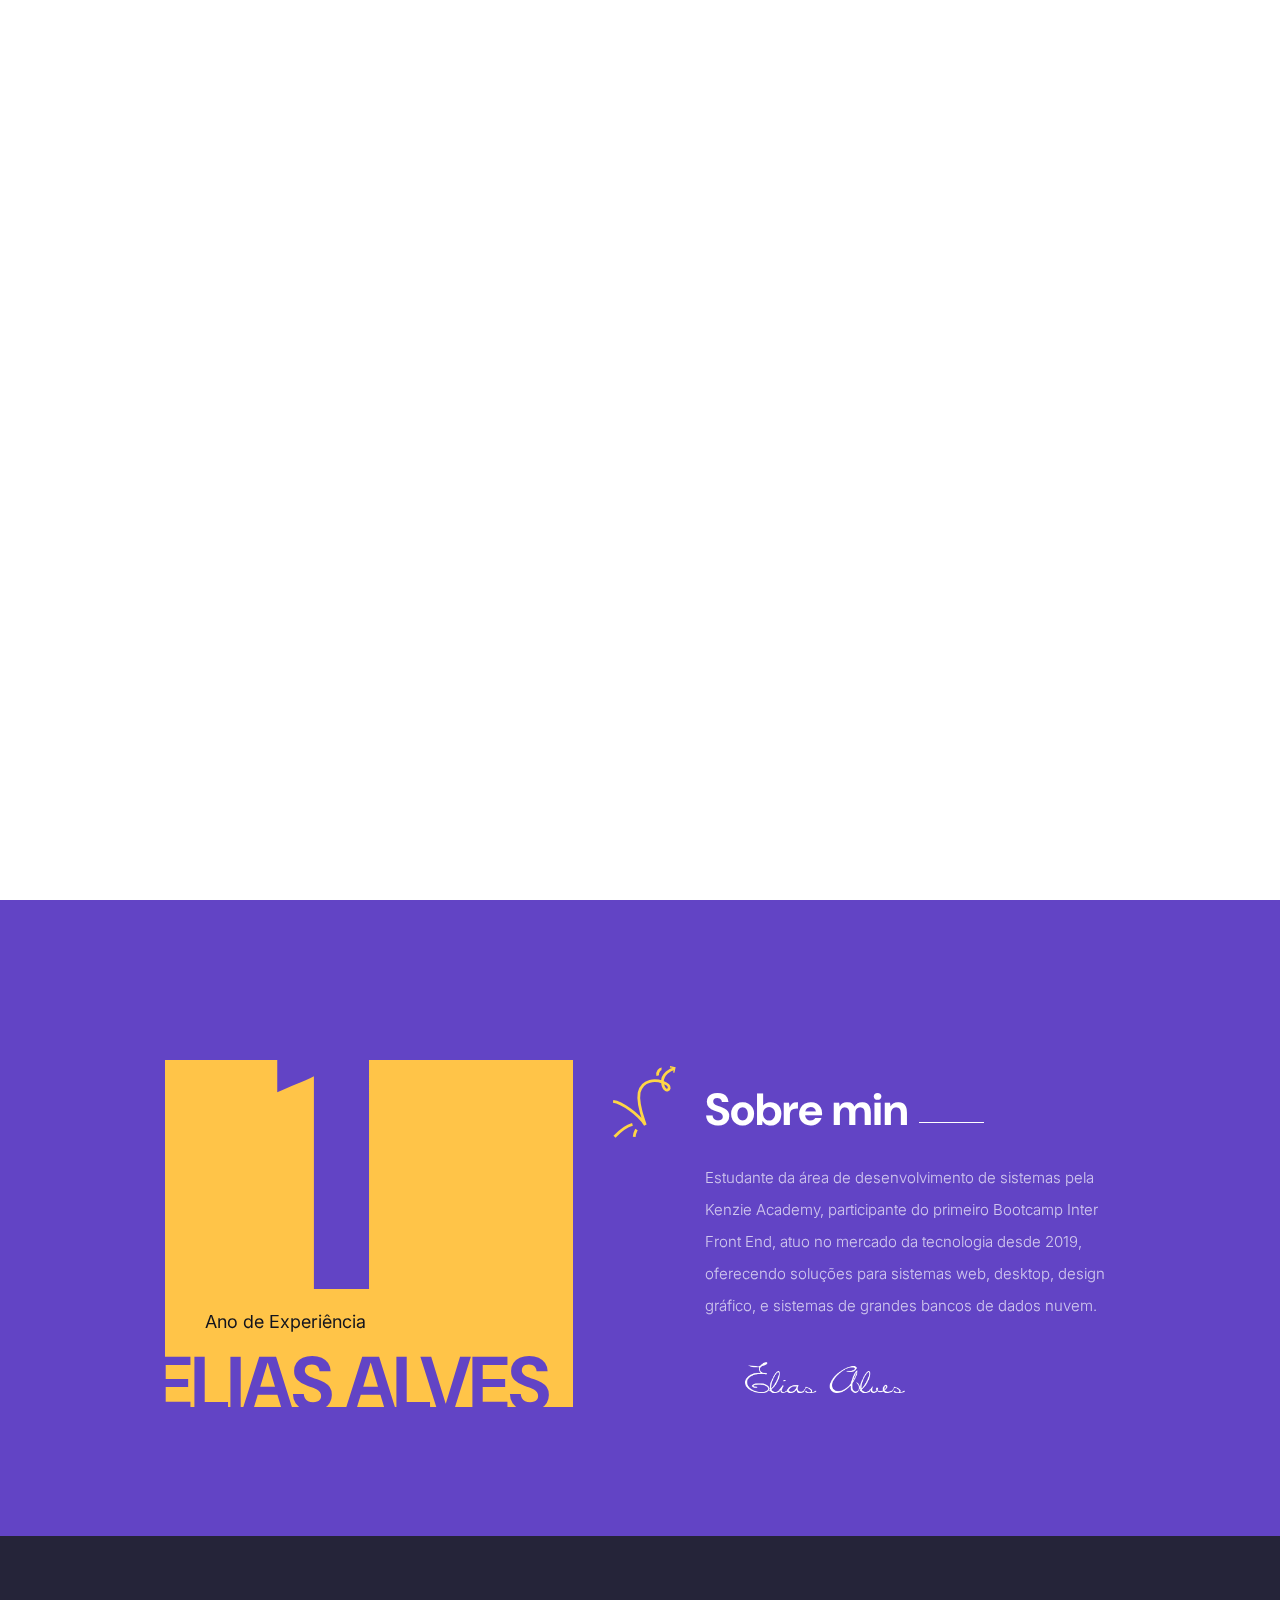
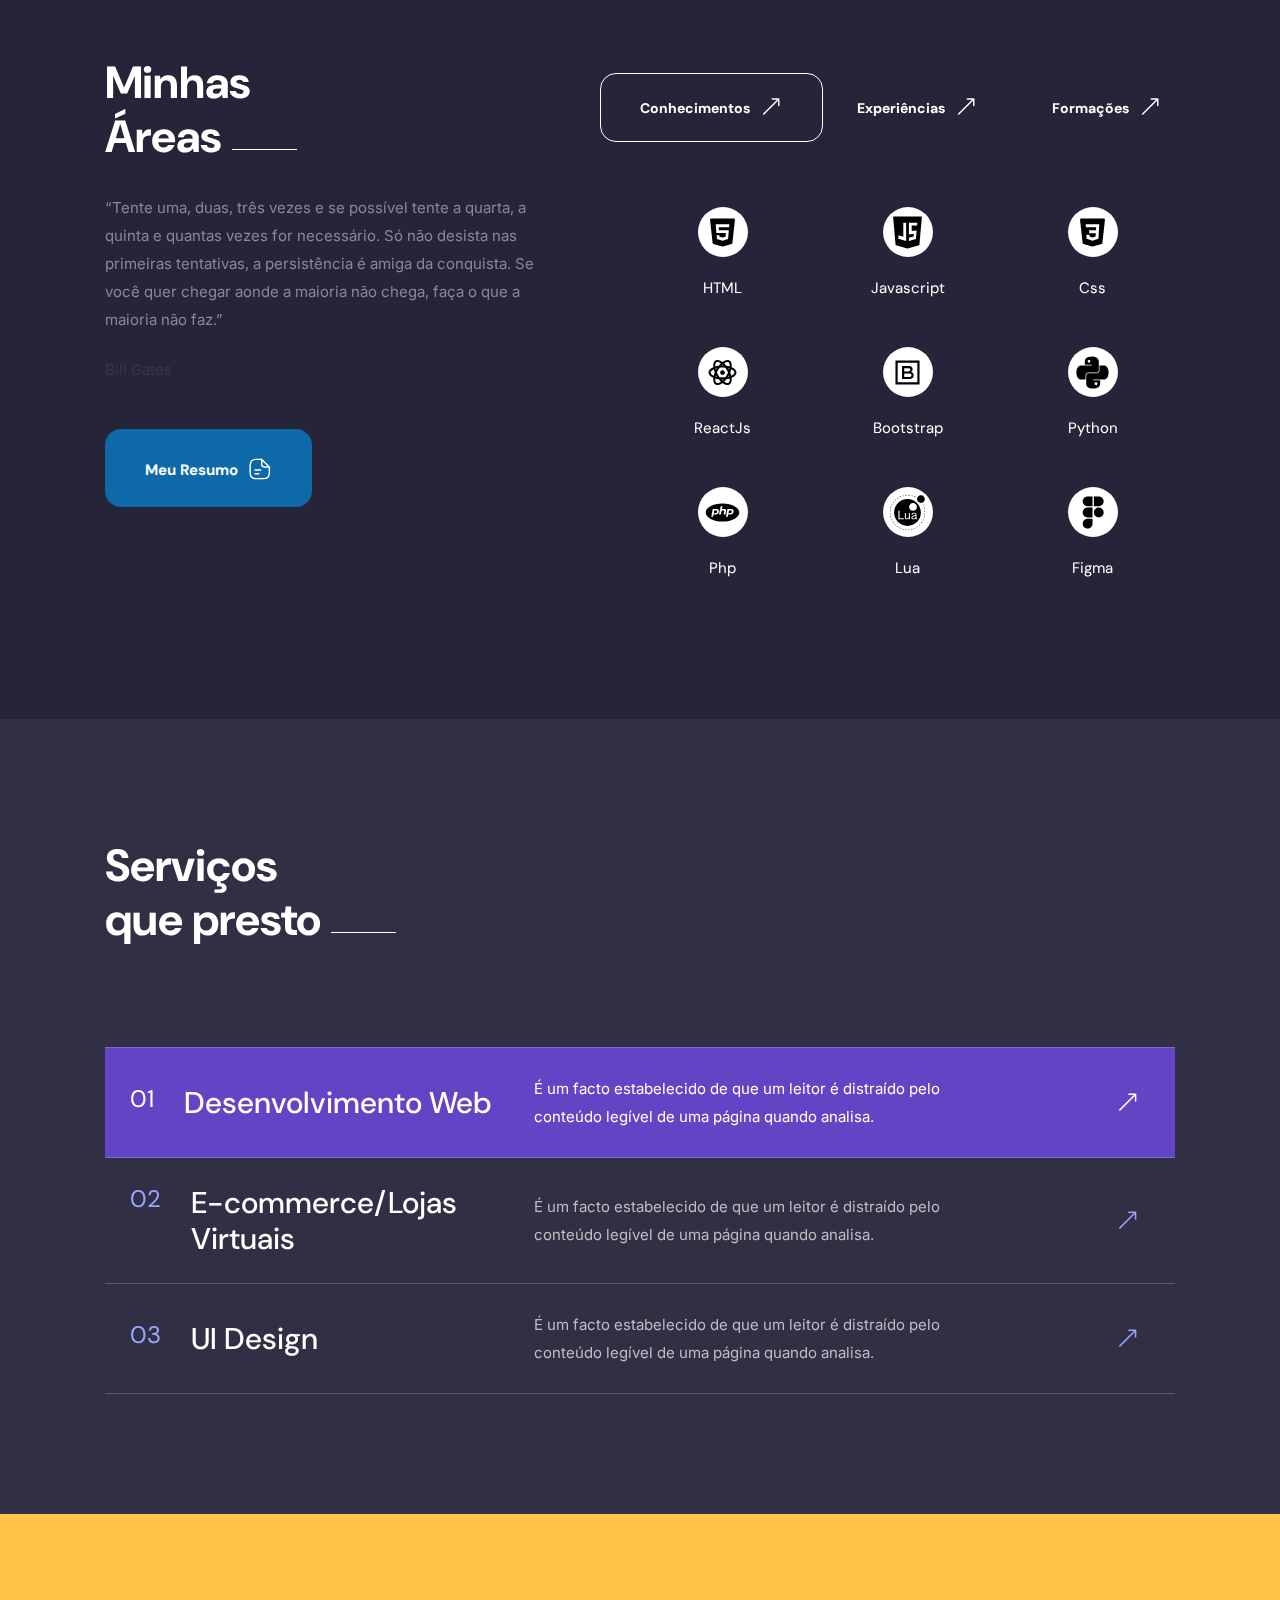
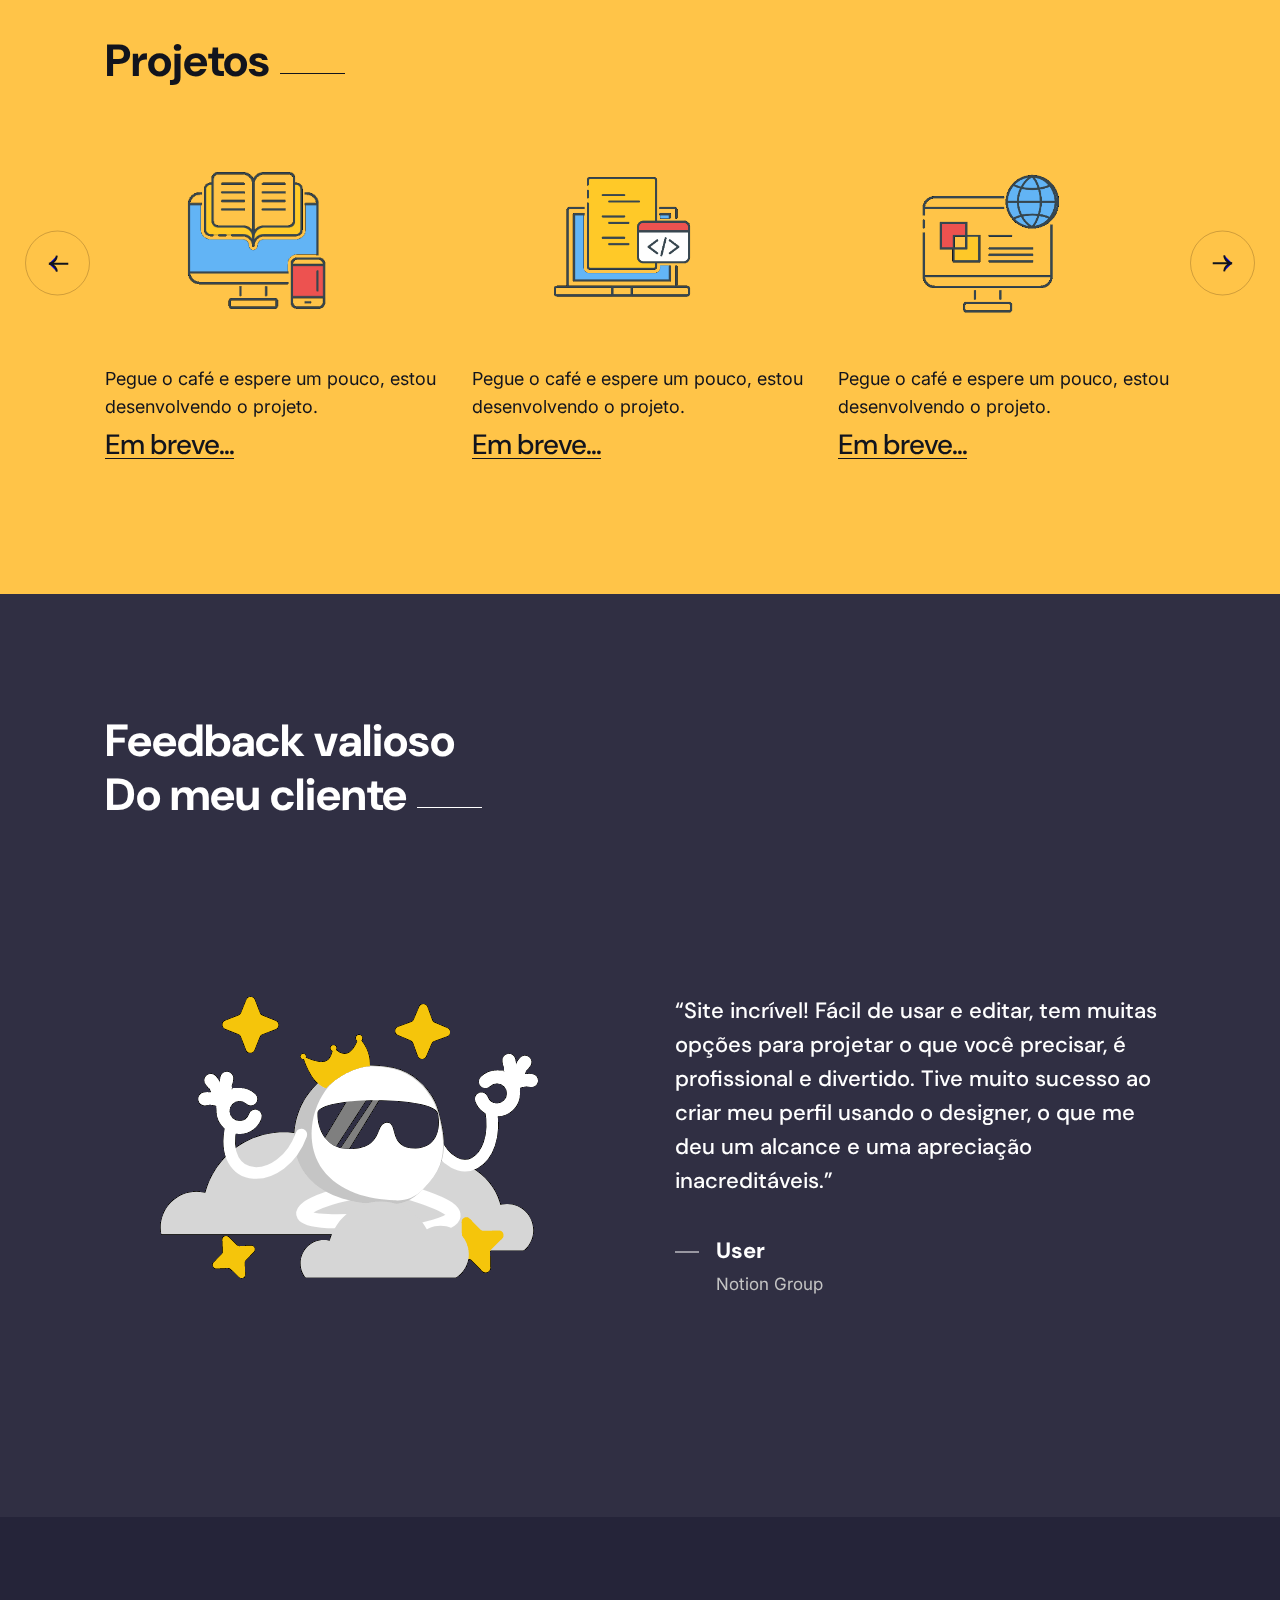
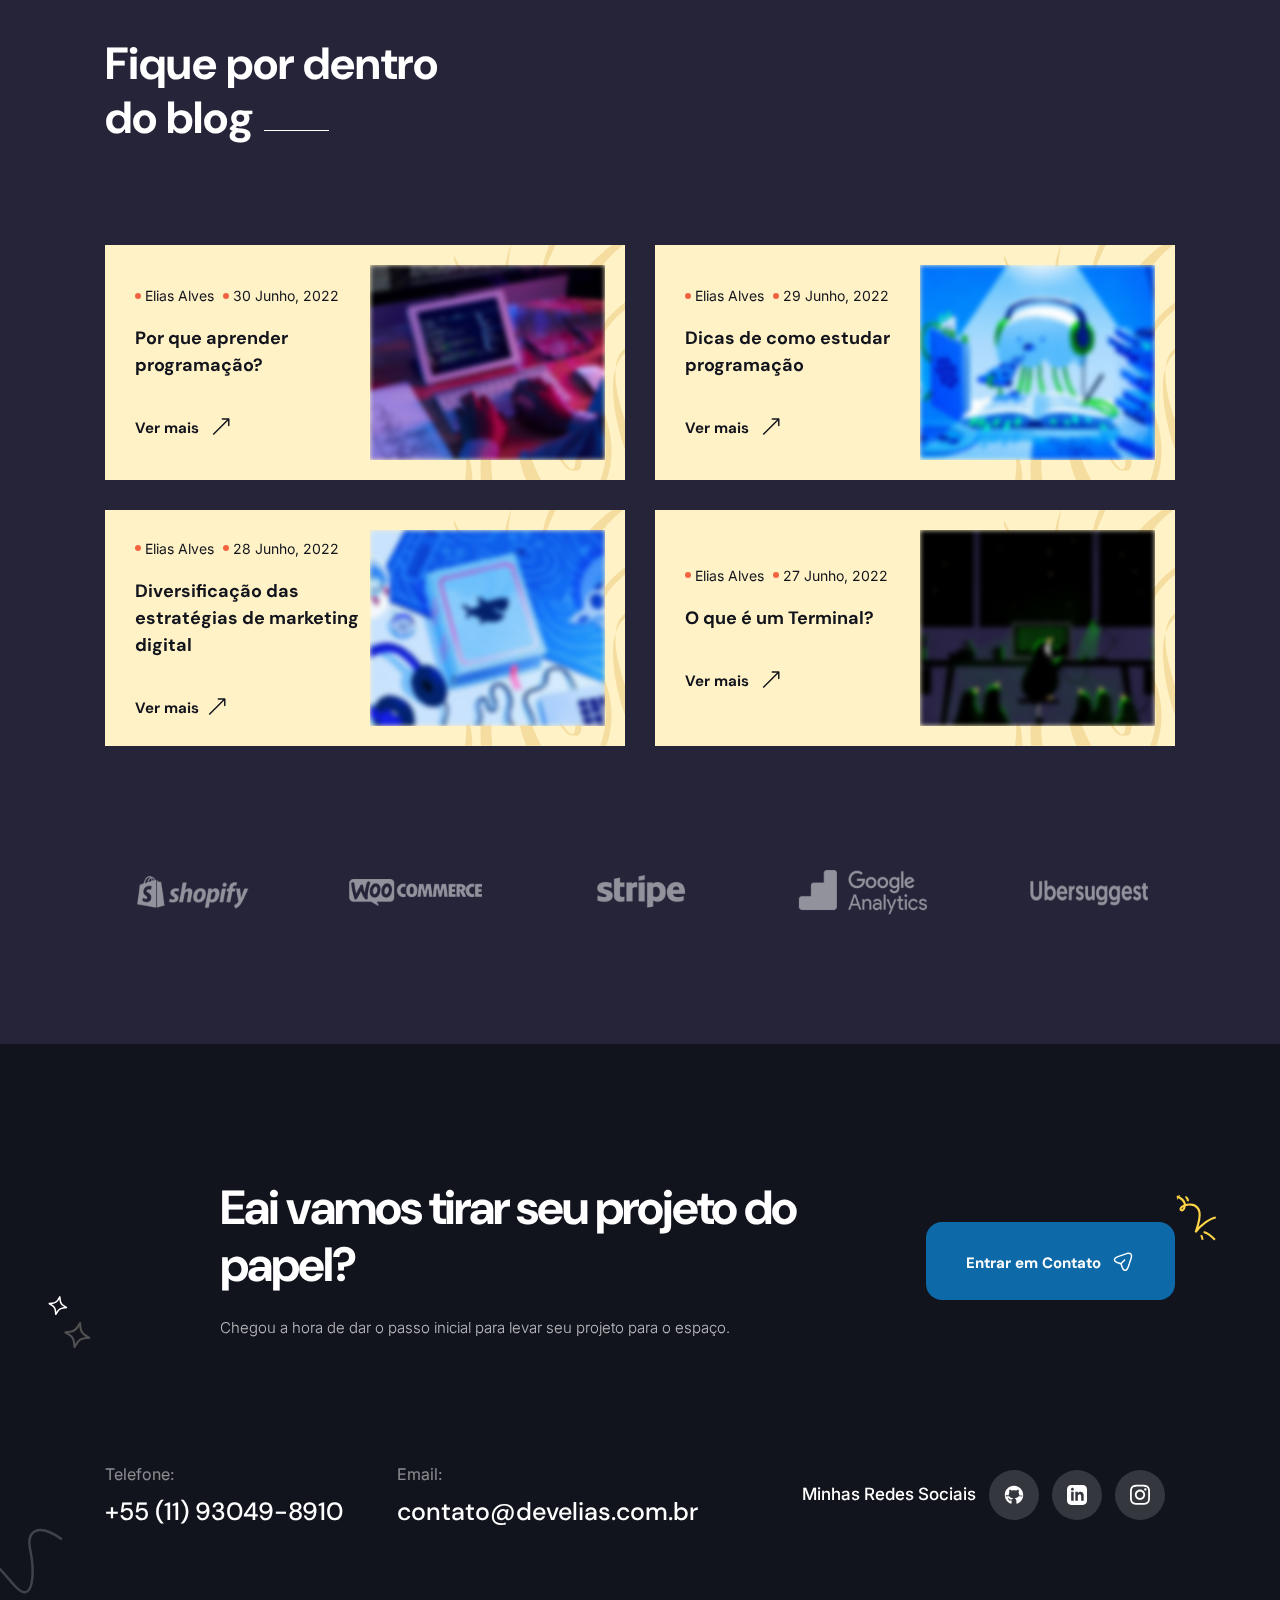
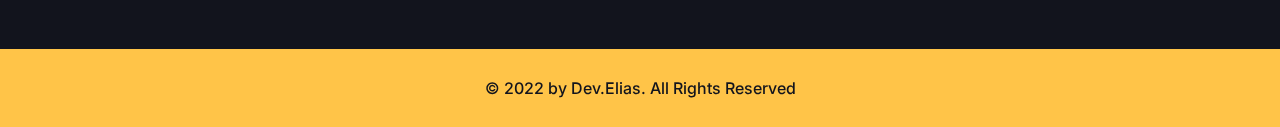
==== commit 7a05d682: "Update index.html" ====
--- a/index.html
+++ b/index.html
@@ -68,7 +68,7 @@
 			<div class="mobile_menu_inner">
 				<div class="mobile_in">
 					<div class="logo">
-						<a href="#"><img src="img/logo/light.png" alt="" /></a>
+						<a href="#"><img src="img/light.png" alt="" /></a>
 					</div>
 					<div class="trigger">
 						<div class="hamburger hamburger--slider">
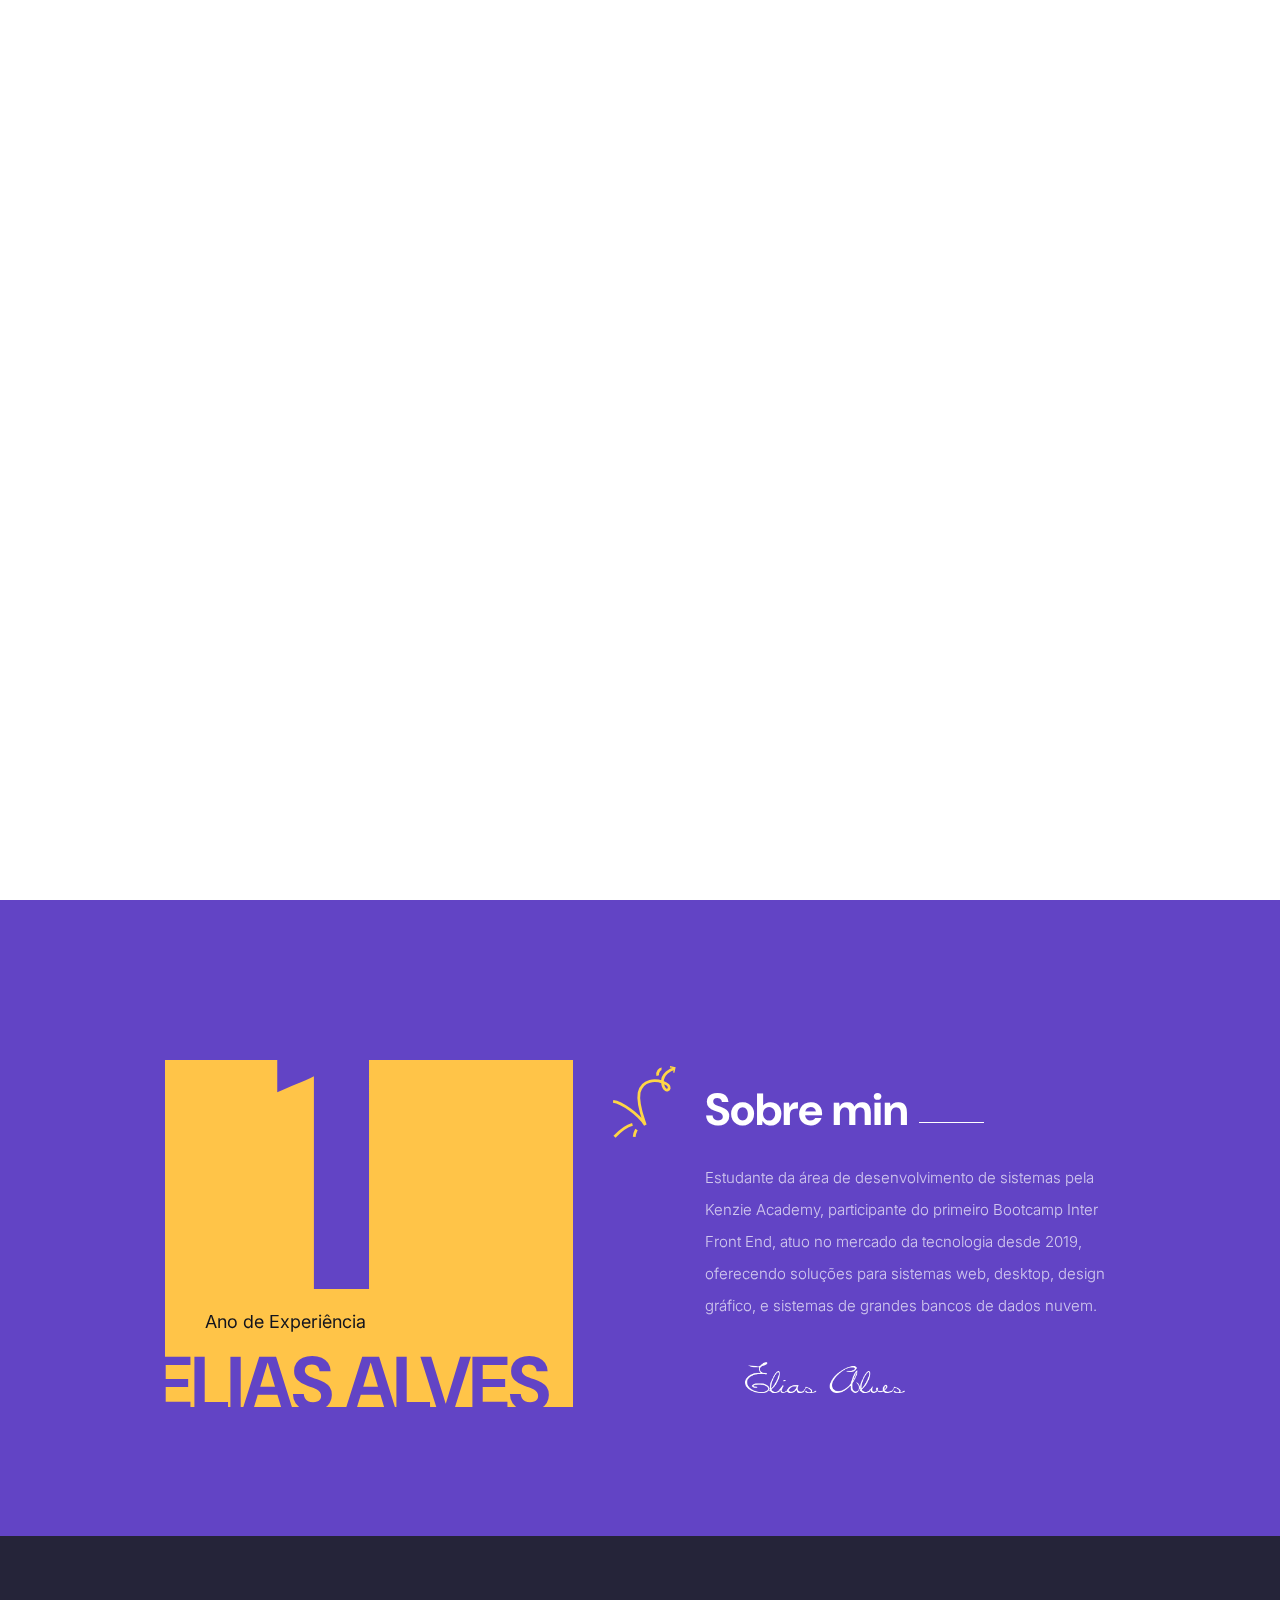
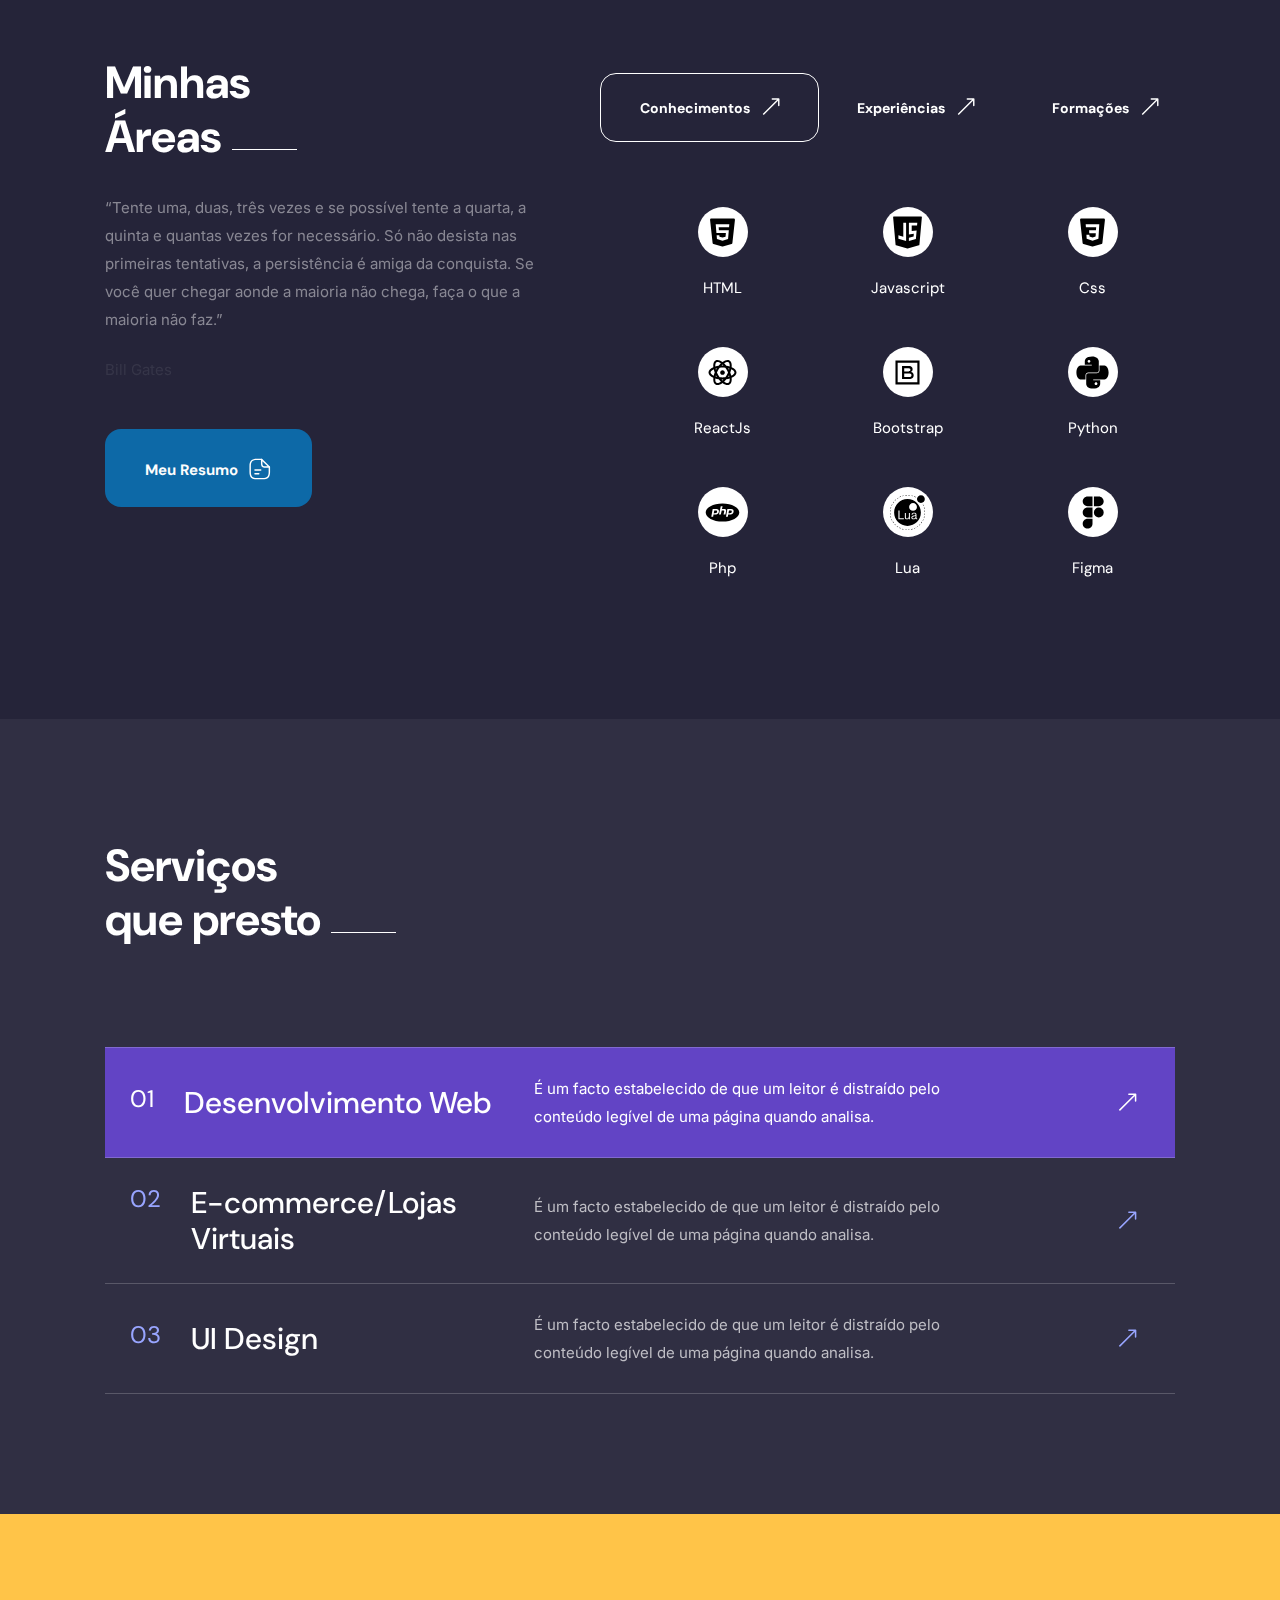
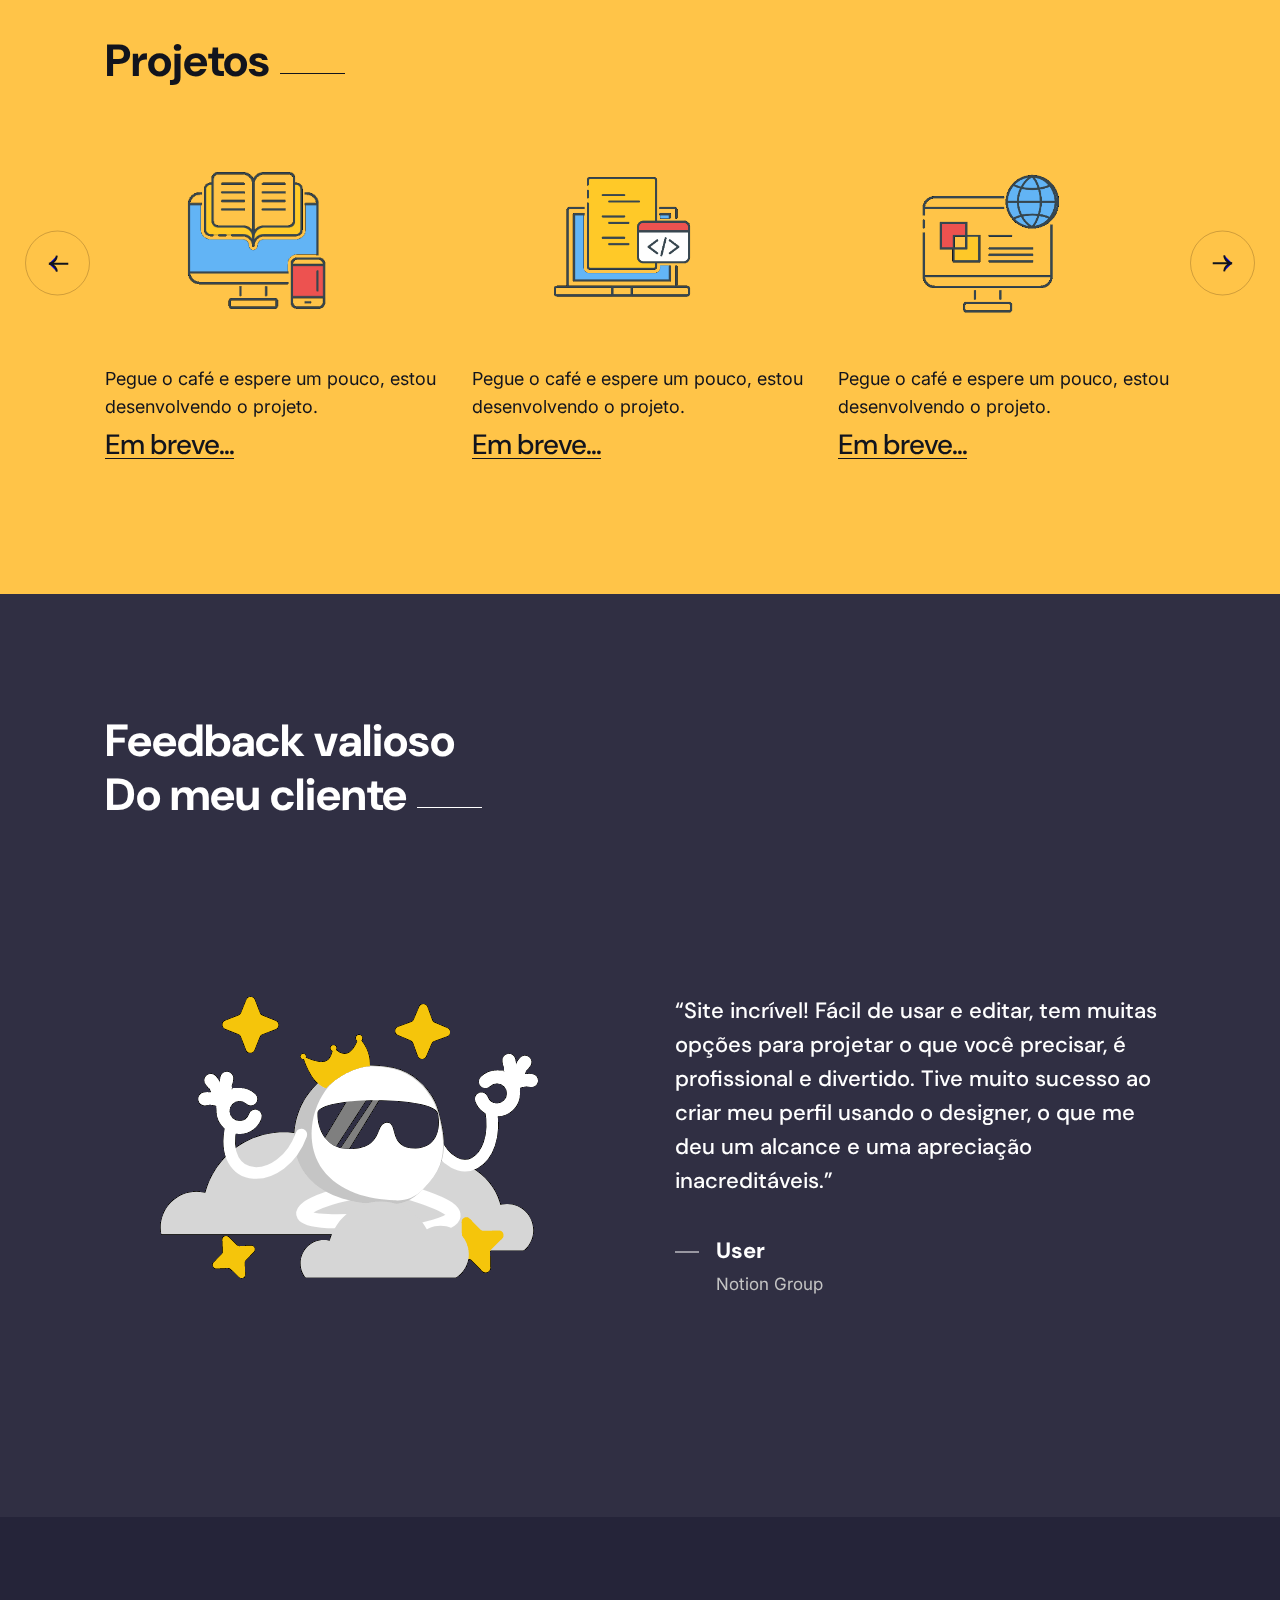
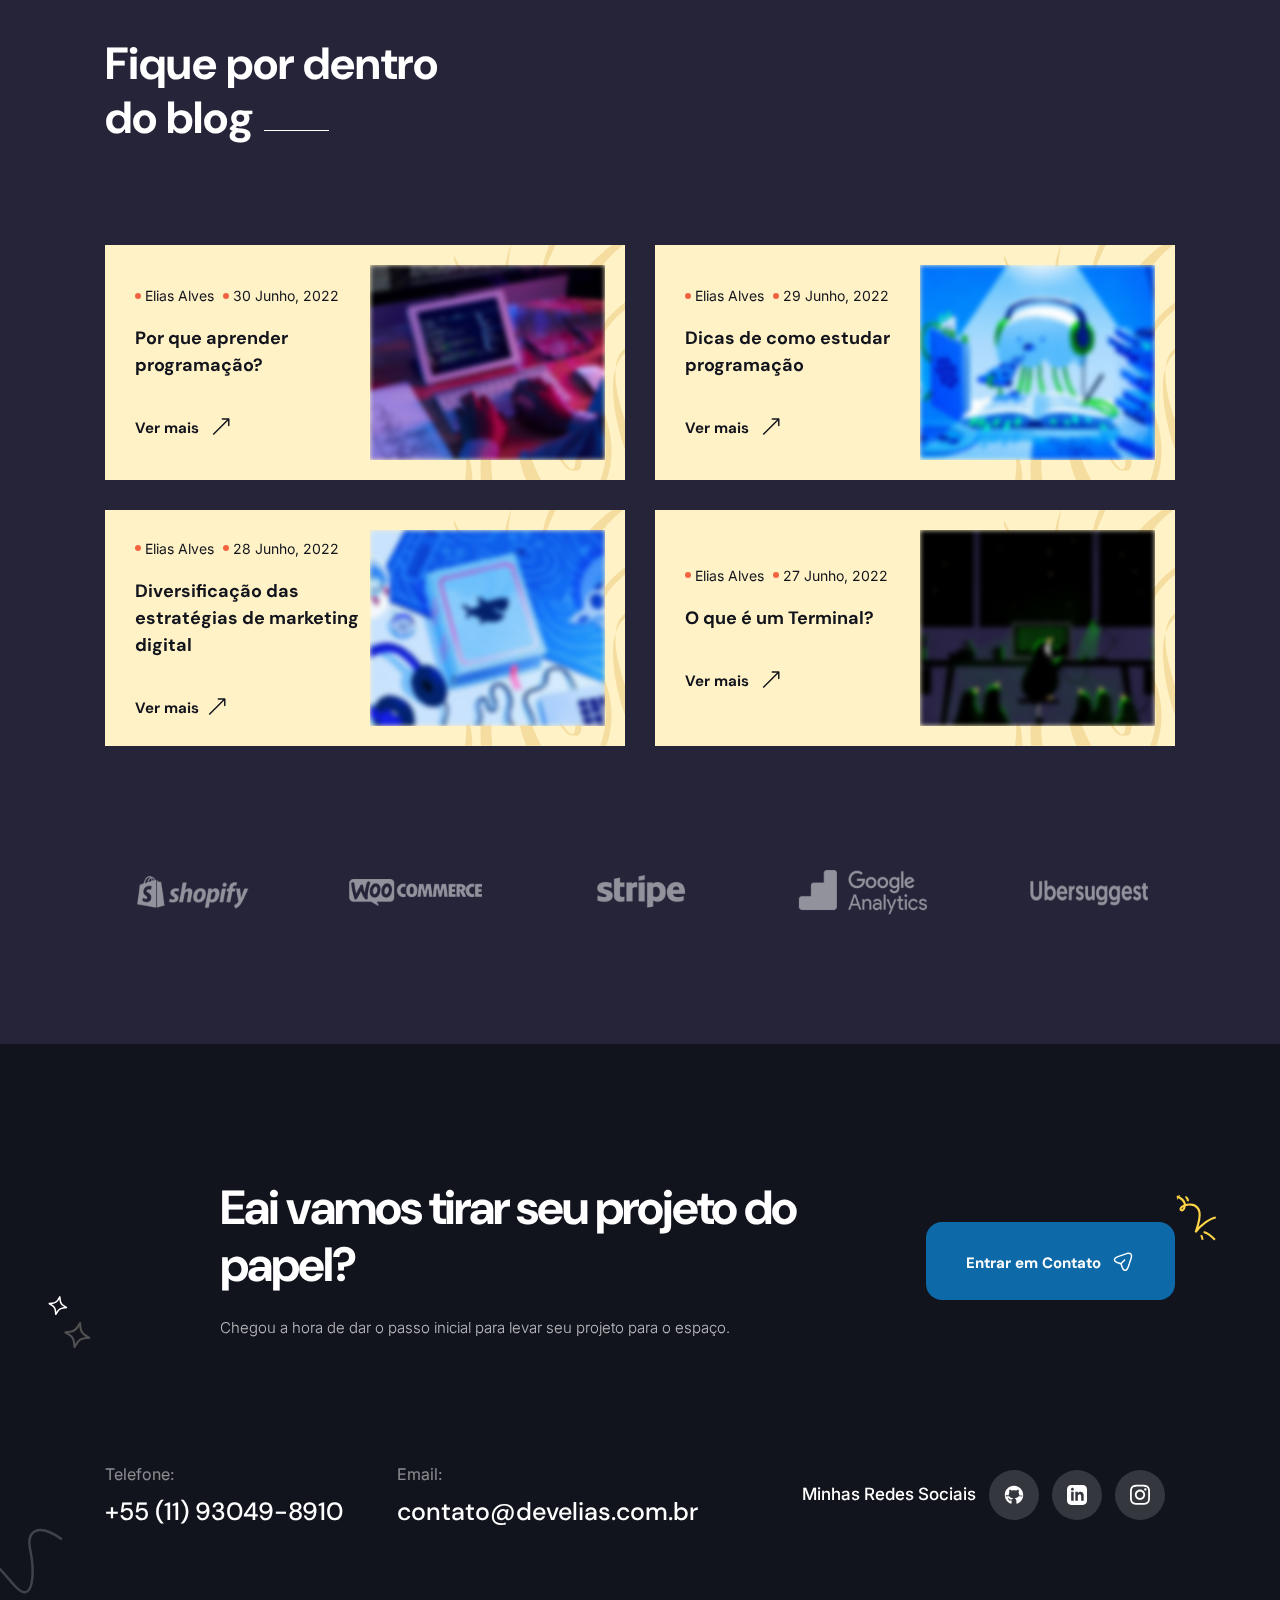
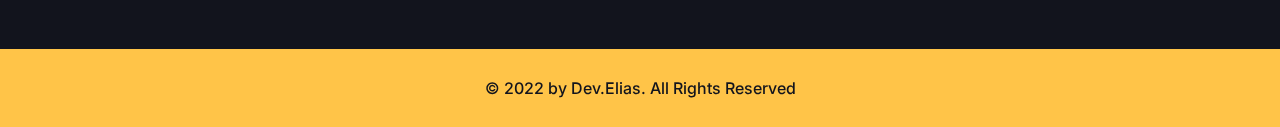
==== commit 12411063: "Update index.html" ====
--- a/index.html
+++ b/index.html
@@ -102,7 +102,7 @@
 		<div class="eliasdev_tm_header">
 			<div class="header_in">
 				<div class="logo">
-					<a href="#"><img src="img/logo/light.png" alt="" /></a>
+					<a href="#"><img src="img/light.png" alt="" /></a>
 				</div>
 				<div class="menu">
 					<ul class="anchor_nav">
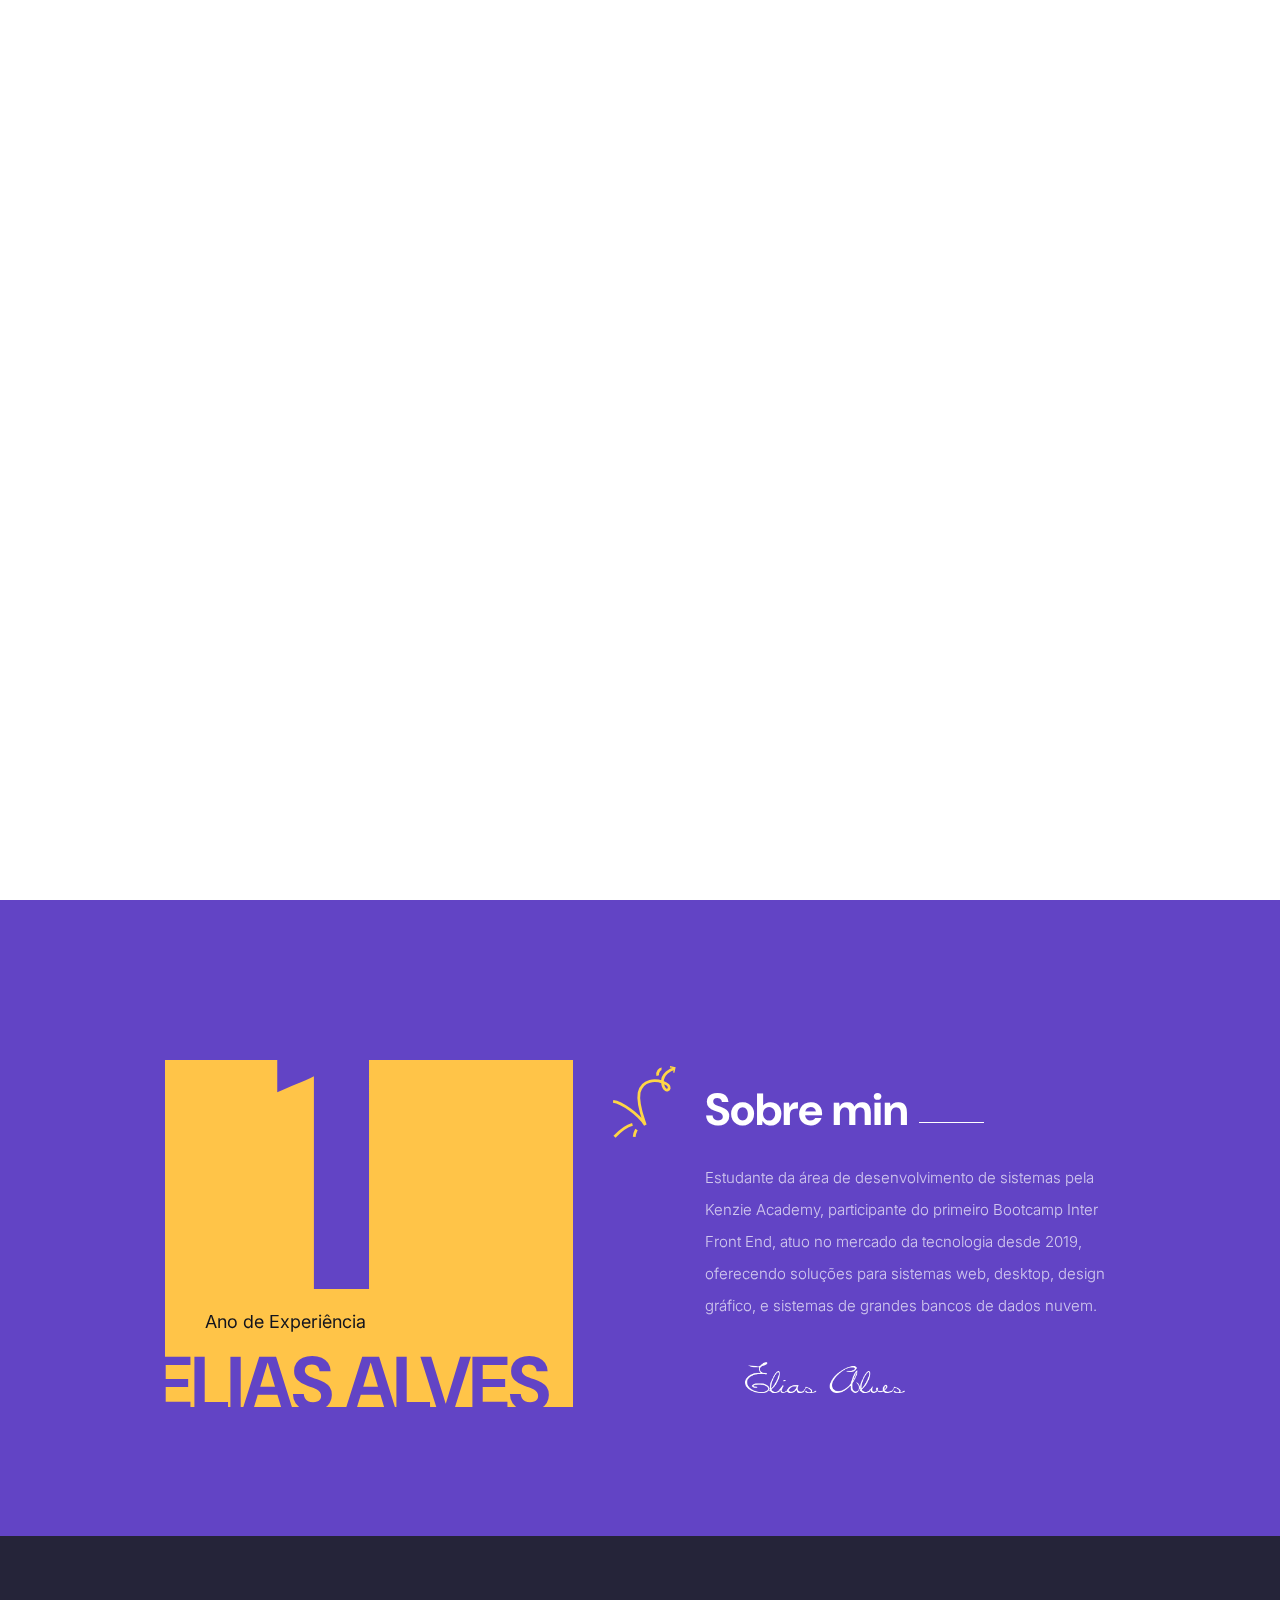
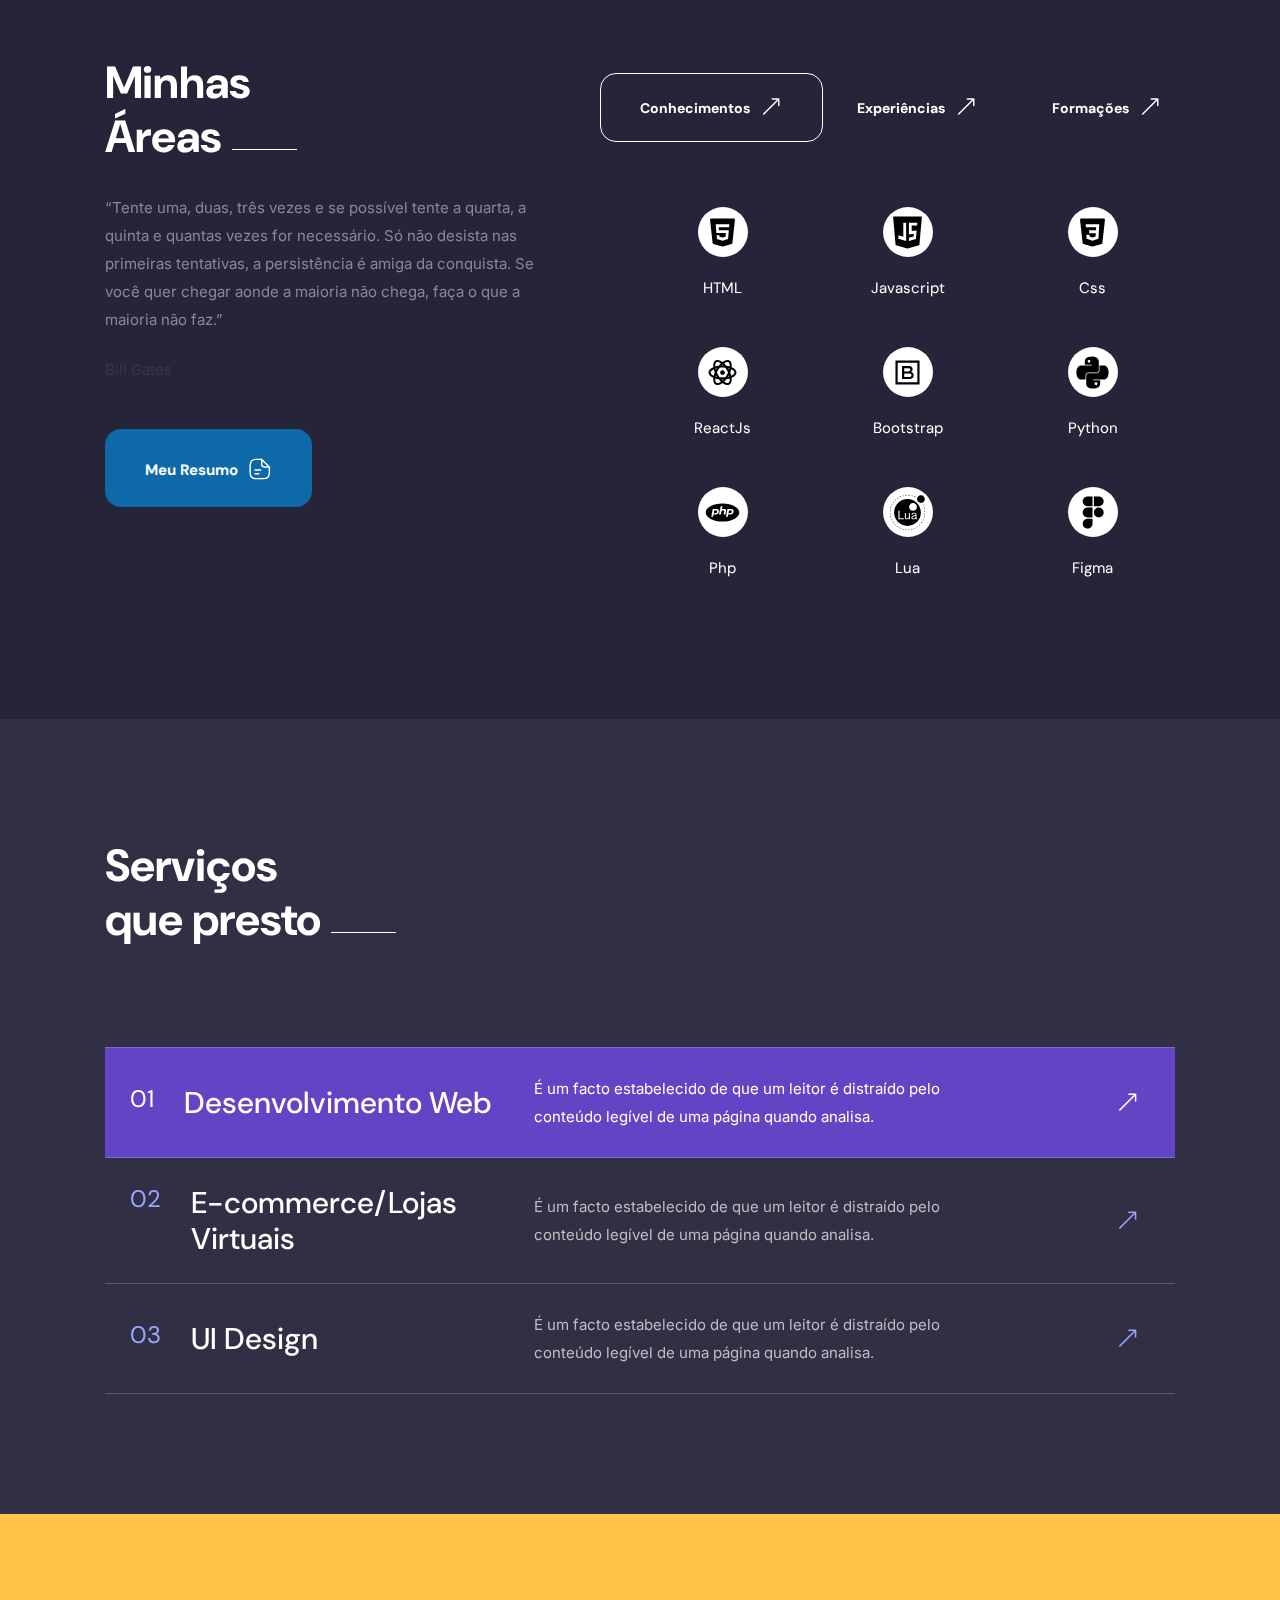
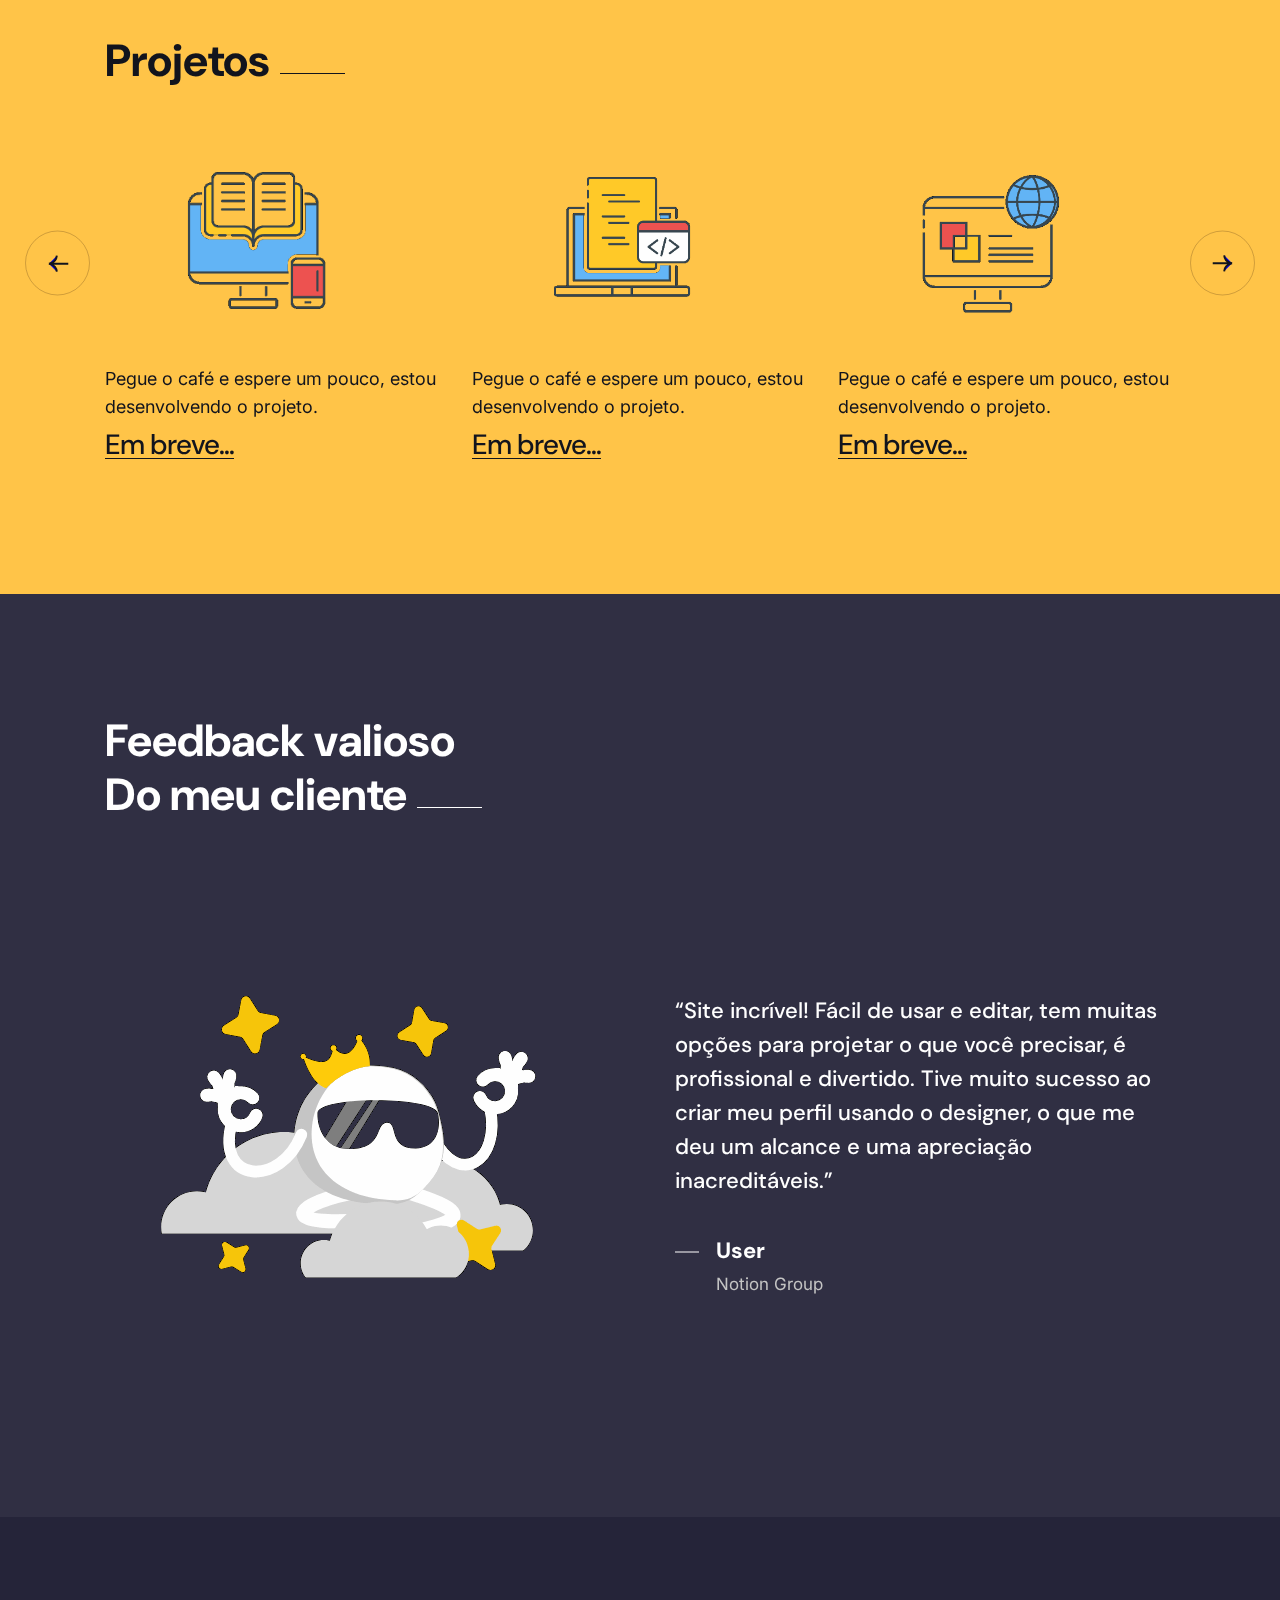
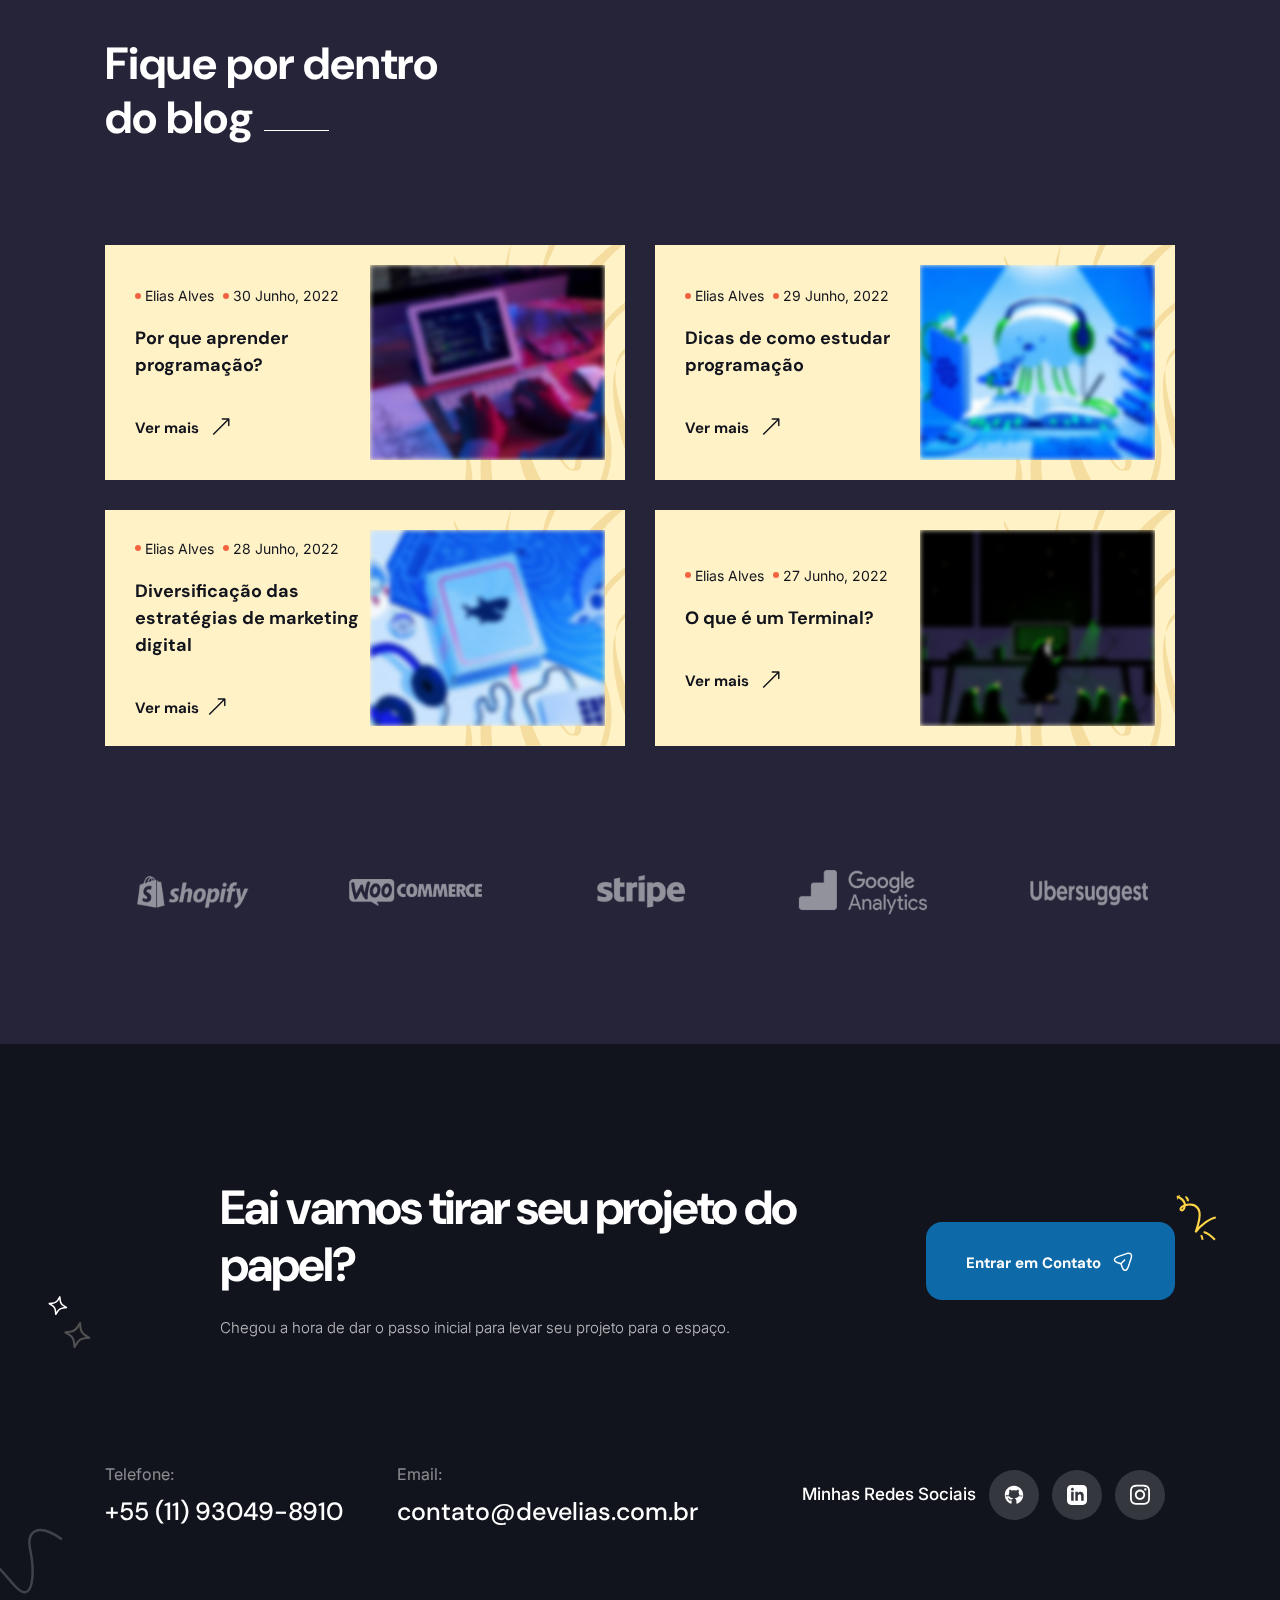
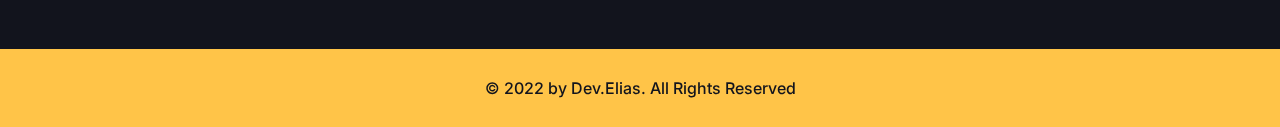
==== commit 85257dac: "Update index.html" ====
--- a/index.html
+++ b/index.html
@@ -28,16 +28,17 @@
 <link rel="stylesheet" type="text/css" href="css/style.css" />
 <!--[if lt IE 9]> <script type="text/javascript" src="js/modernizr.custom.js"></script> <![endif]-->
 <!-- /STYLES -->	
-<!-- Global site tag (gtag.js) - Google Ads: 10963670238 -->
-<script async src="https://www.googletagmanager.com/gtag/js?id=AW-10963670238"></script>
+
+
+<!-- Global site tag (gtag.js) - Google Ads: 10964711911 -->
+<script async src="https://www.googletagmanager.com/gtag/js?id=AW-10964711911"></script>
 <script>
   window.dataLayer = window.dataLayer || [];
   function gtag(){dataLayer.push(arguments);}
   gtag('js', new Date());
 
-  gtag('config', 'AW-10963670238');
+  gtag('config', 'AW-10964711911');
 </script>
-
 
 <!-- Global site tag (gtag.js) - Google Analytics Dev_Elias -->
 <script async src="https://www.googletagmanager.com/gtag/js?id=G-ZBF5T3V9TJ"></script>
--- a/css/style.css
+++ b/css/style.css
@@ -2753,6 +2753,8 @@
 @media (max-width: 1040px) {
 	body{font-size: 14px;}
 	.mouse-cursor{display: none;}
+         .eliasdev_tm_hero .short h3{font-size: 55px;font-weight: 500}
+	 .eliasdev_tm_hero .short h3 span.typed-text {font-size: 55px;	}
     .eliasdev_tm_hero {width: 105%;min-height: 84vh}
 	.eliasdev_tm_hero .content {min-height: 75vh; }
 	.eliasdev_tm_hero .buttons {margin-left: -14px;}
@@ -2832,7 +2834,9 @@
 	.eliasdev_tm_contact .element2{display: none;}
 }
 @media (max-width: 768px) {
-       .mouse-cursor{display: none;opacity: 0;visibility: hidden;position: absolute;z-index: -1111;}
+       .mouse-cursor{display: none;opacity: 0;visibility: hidden;position: absolute;z-index: -1111
+        .eliasdev_tm_hero .short h3{font-size: 50px;font-weight: 500}
+	 .eliasdev_tm_hero .short h3 span.typed-text {font-size: 50px;}
 	.eliasdev_tm_informations .skillbox ul li{width: 50%;}
 	.eliasdev_tm_informations .timelinebox ul{margin-left: 0px;}
 	.eliasdev_tm_informations .timelinebox ul li{width: 100%;padding-left: 0px;font-size: 14px;}
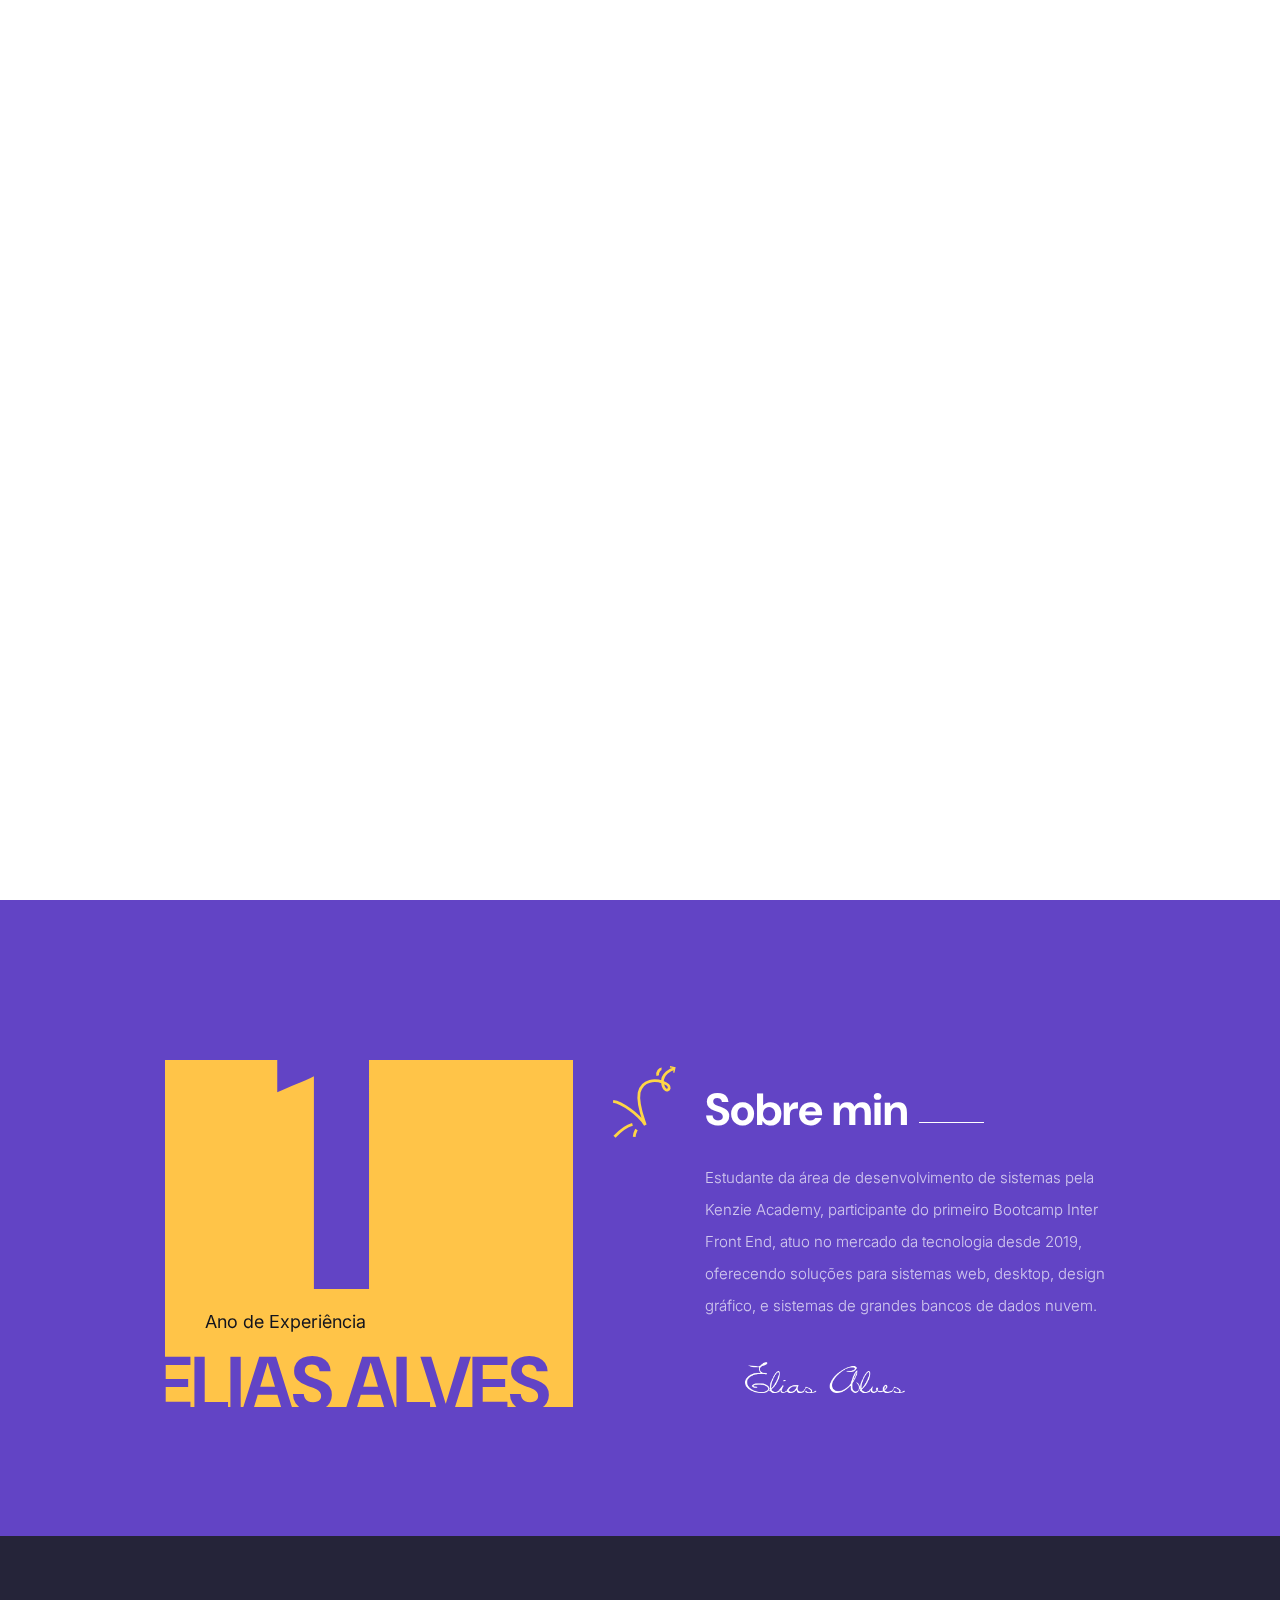
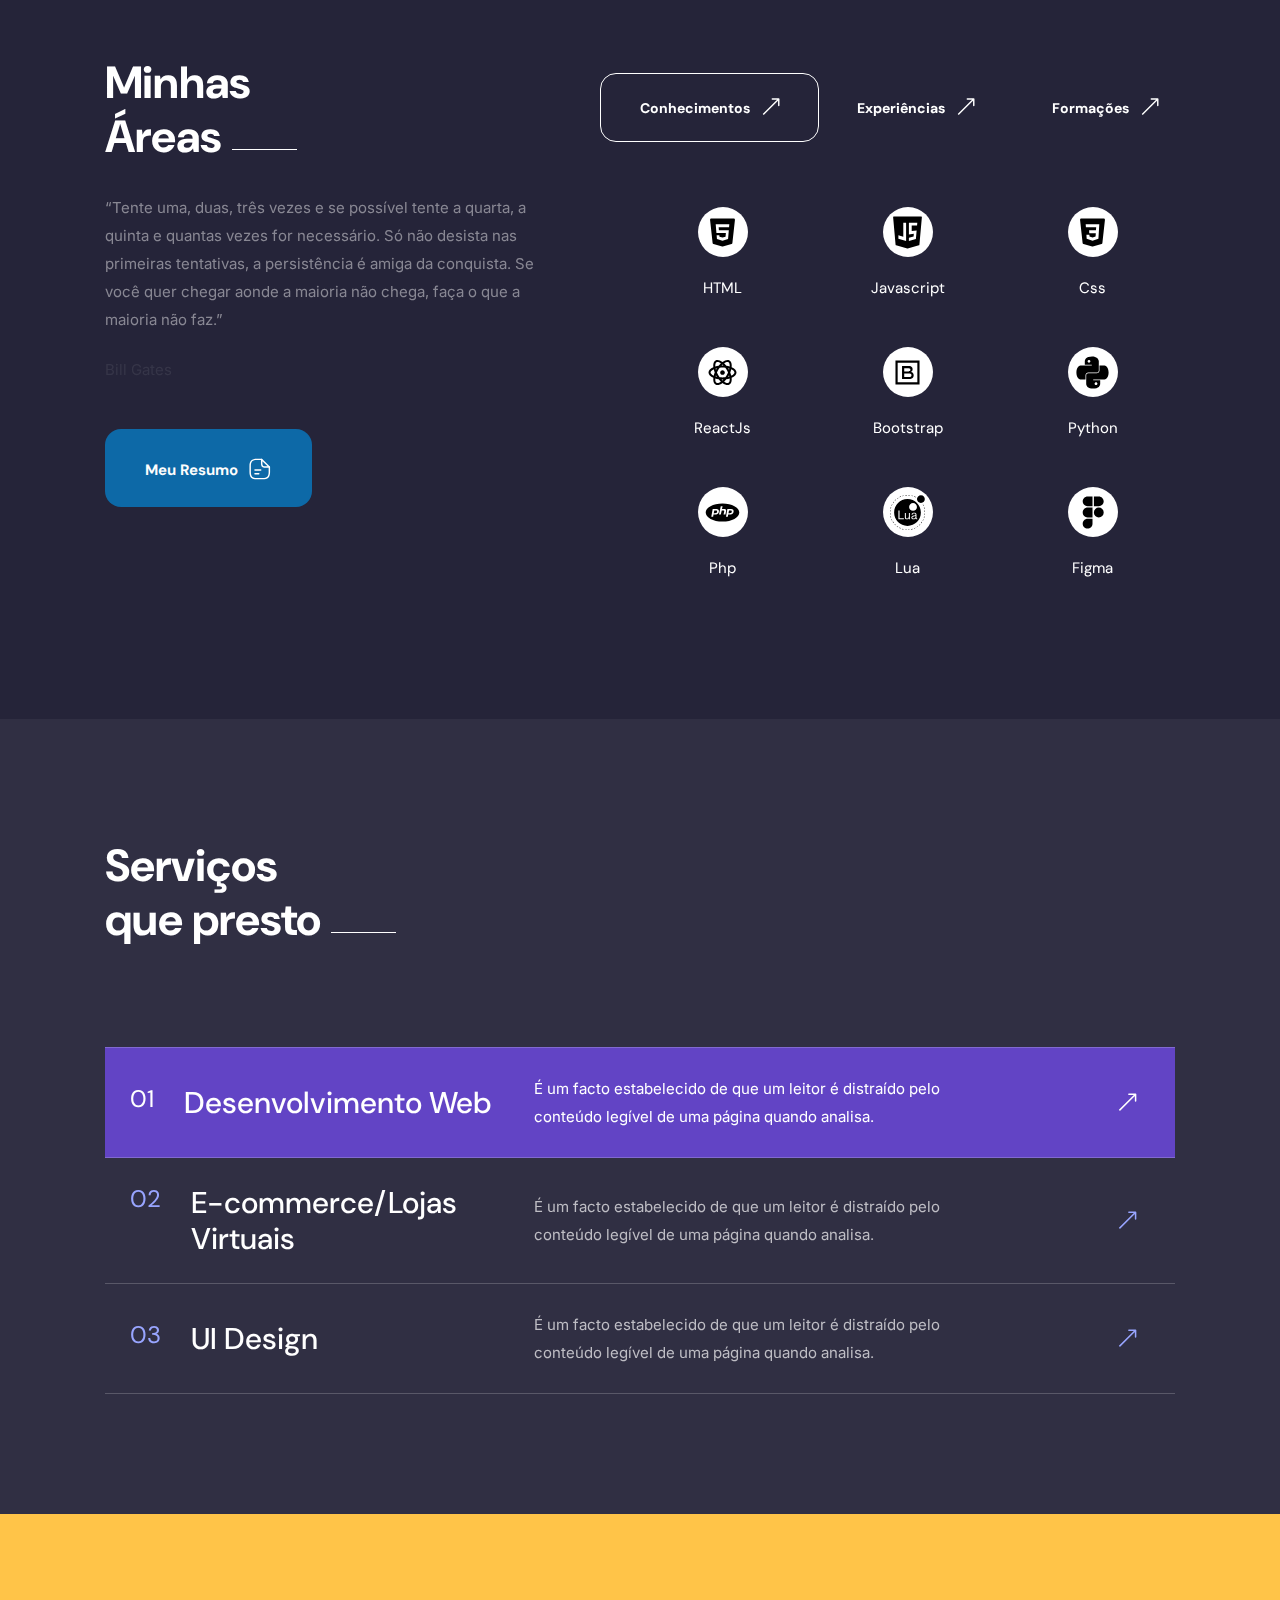
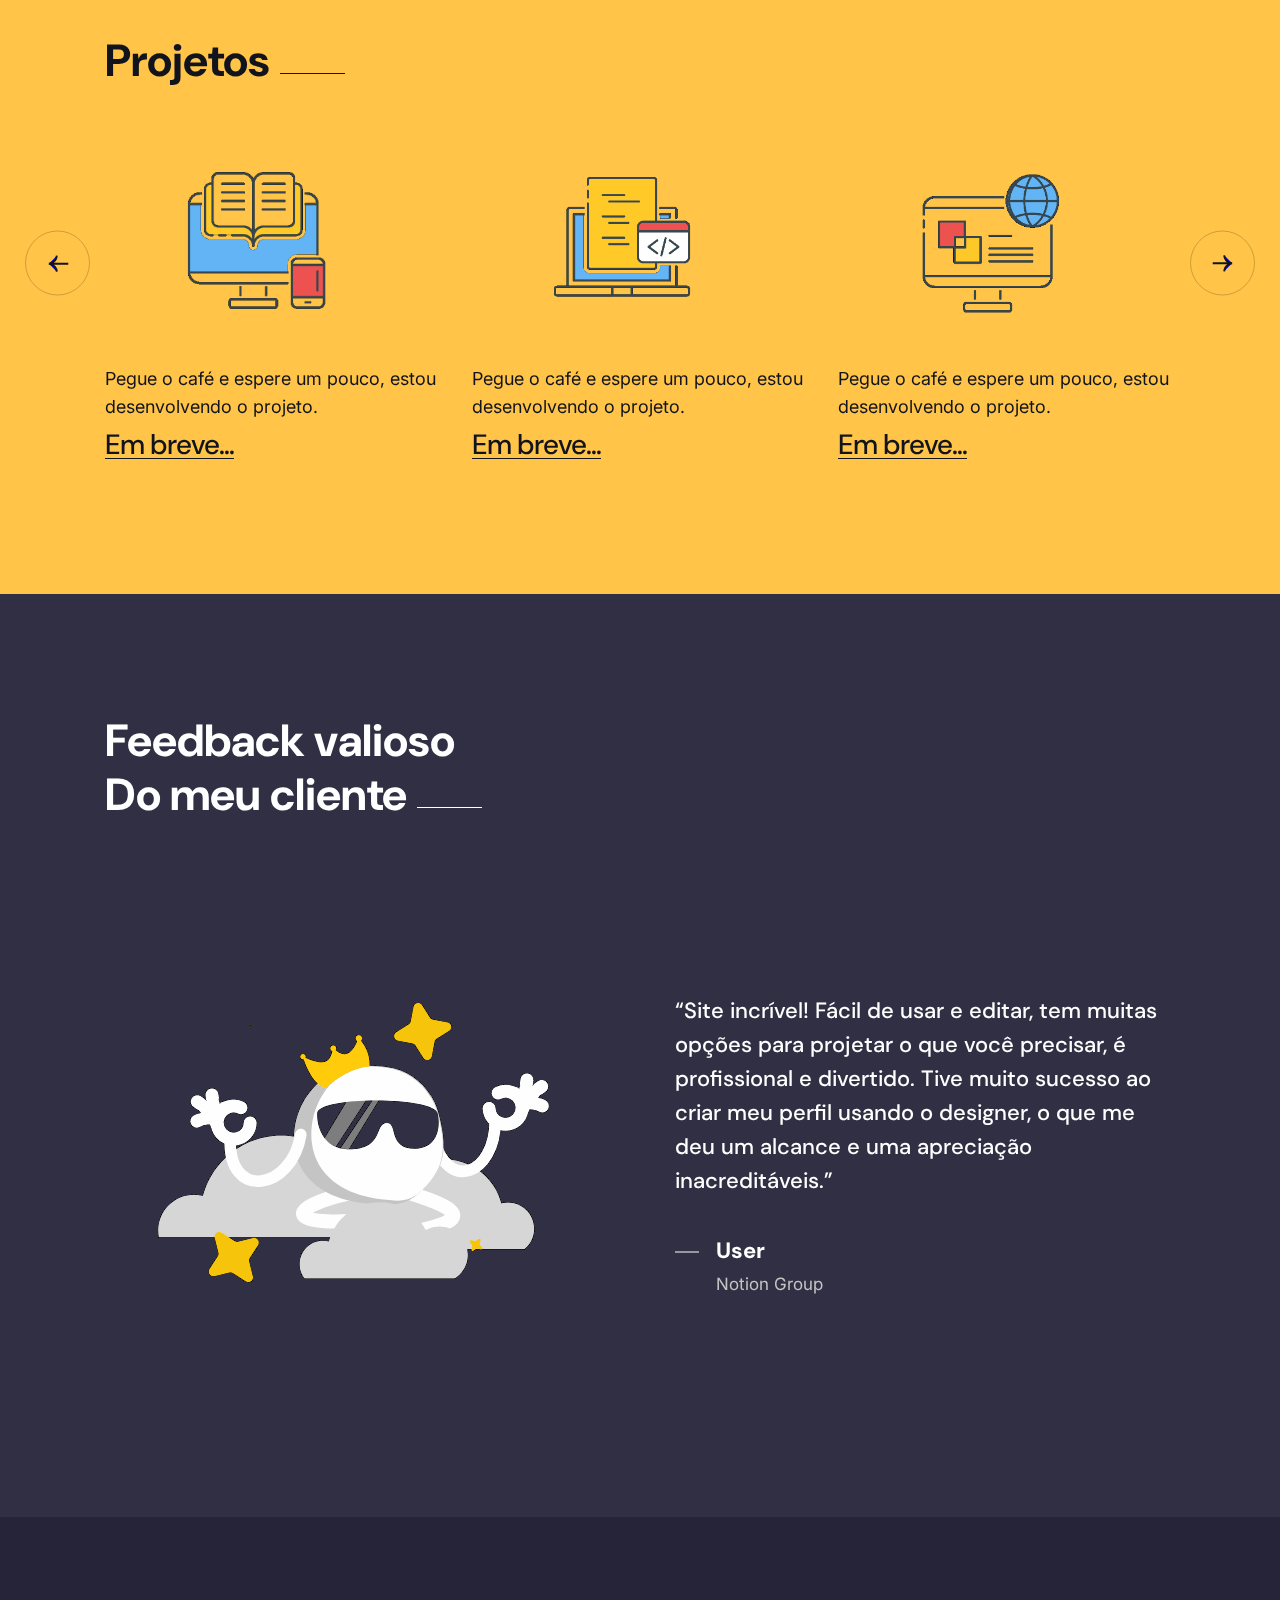
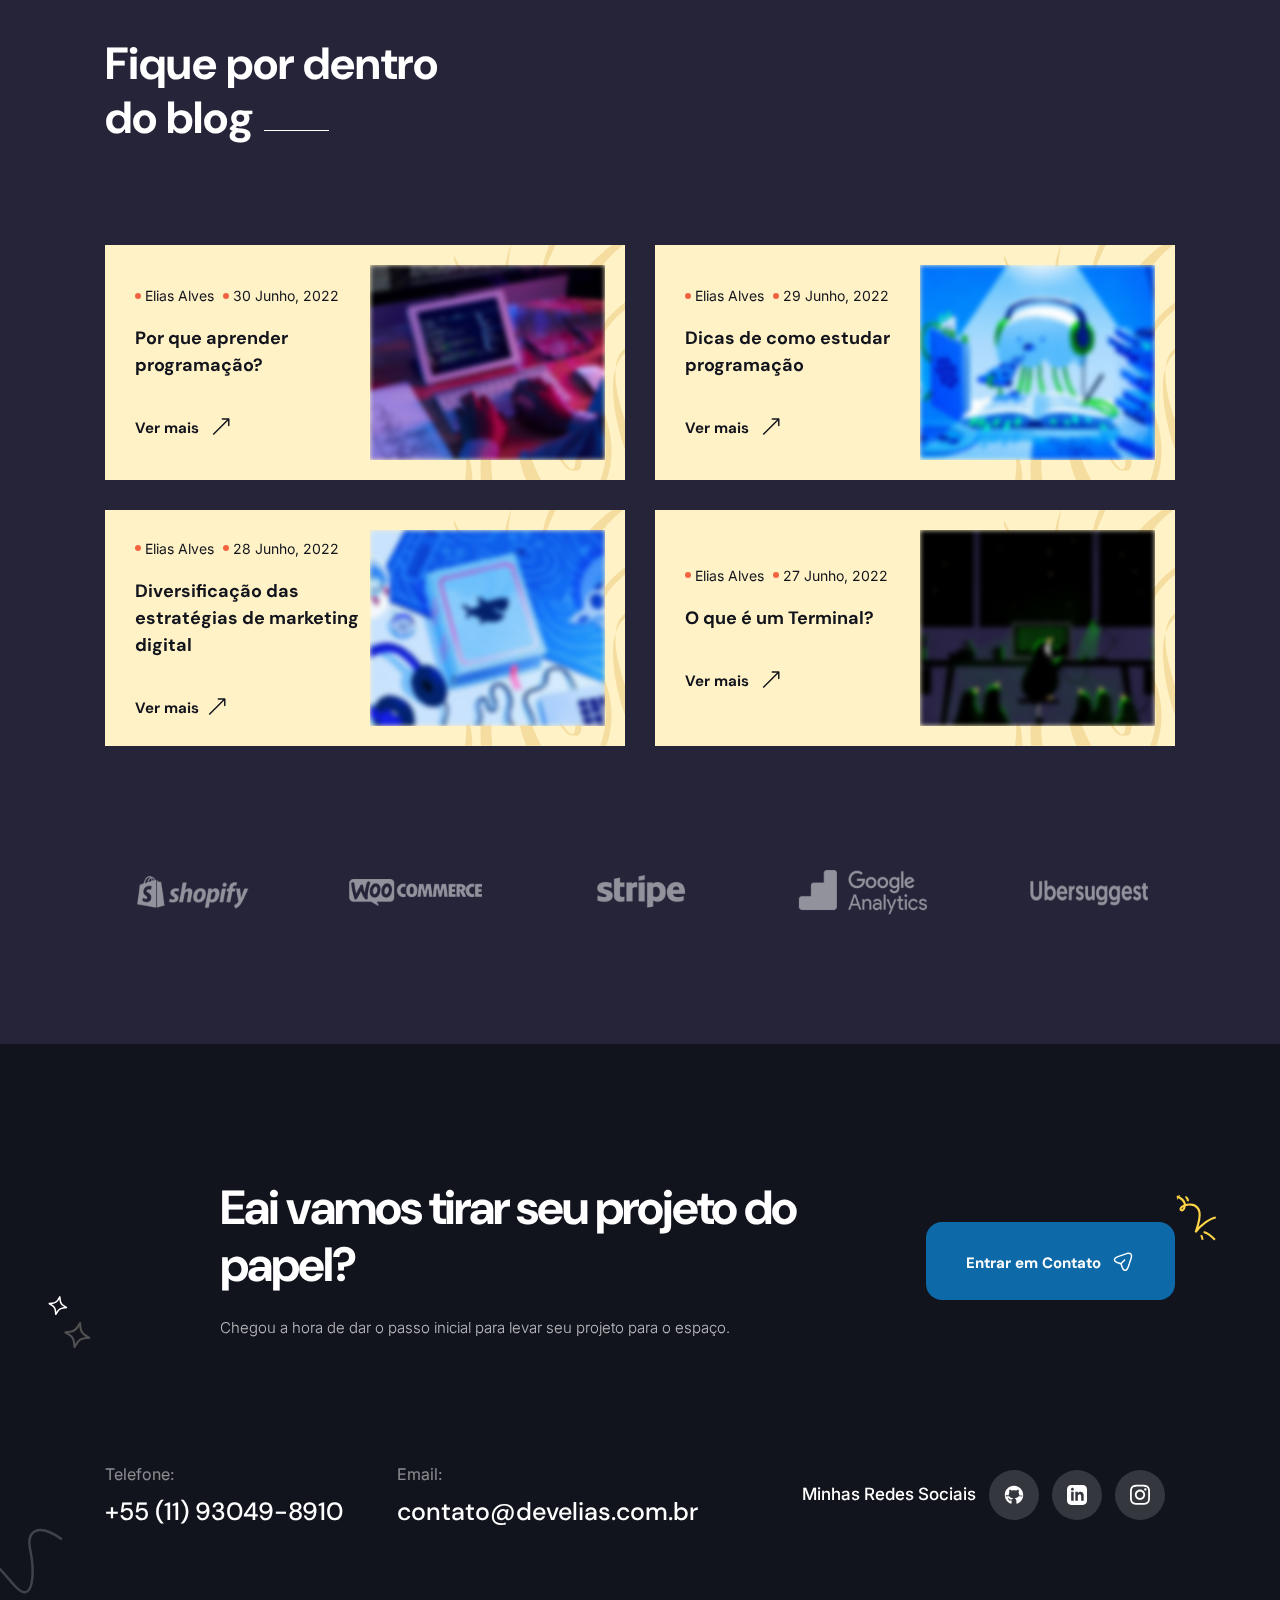
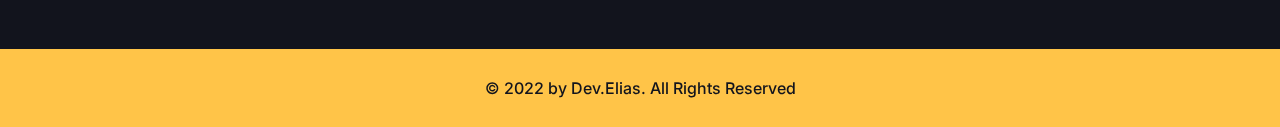
==== commit dfd74a59: "Update index.html" ====
--- a/index.html
+++ b/index.html
@@ -11,9 +11,11 @@
 <meta name="keywords" content="sites, contratar programador, developer google, web, desenvolvimento, portfolio dev, frontend, portfolio de programadores, ui designer, programador, develias, front-end,freelancer, freela, website, dev portfólio">
 <meta name="viewport" content="width=device-width, initial-scale=1, maximum-scale=1">
 <!-- Event snippet for Website traffic conversion page -->
+<!-- Event snippet for Website traffic conversion page -->
 <script>
-  gtag('event', 'conversion', {'send_to': 'AW-10963670238/vHz7CPG32tIDEN6p8eso'});
+  gtag('event', 'conversion', {'send_to': 'AW-10964711911/m3WHCLGmzNIDEOfzsOwo'});
 </script>
+
 
 <title>Portfolio - Developer Elias Alves</title>
 
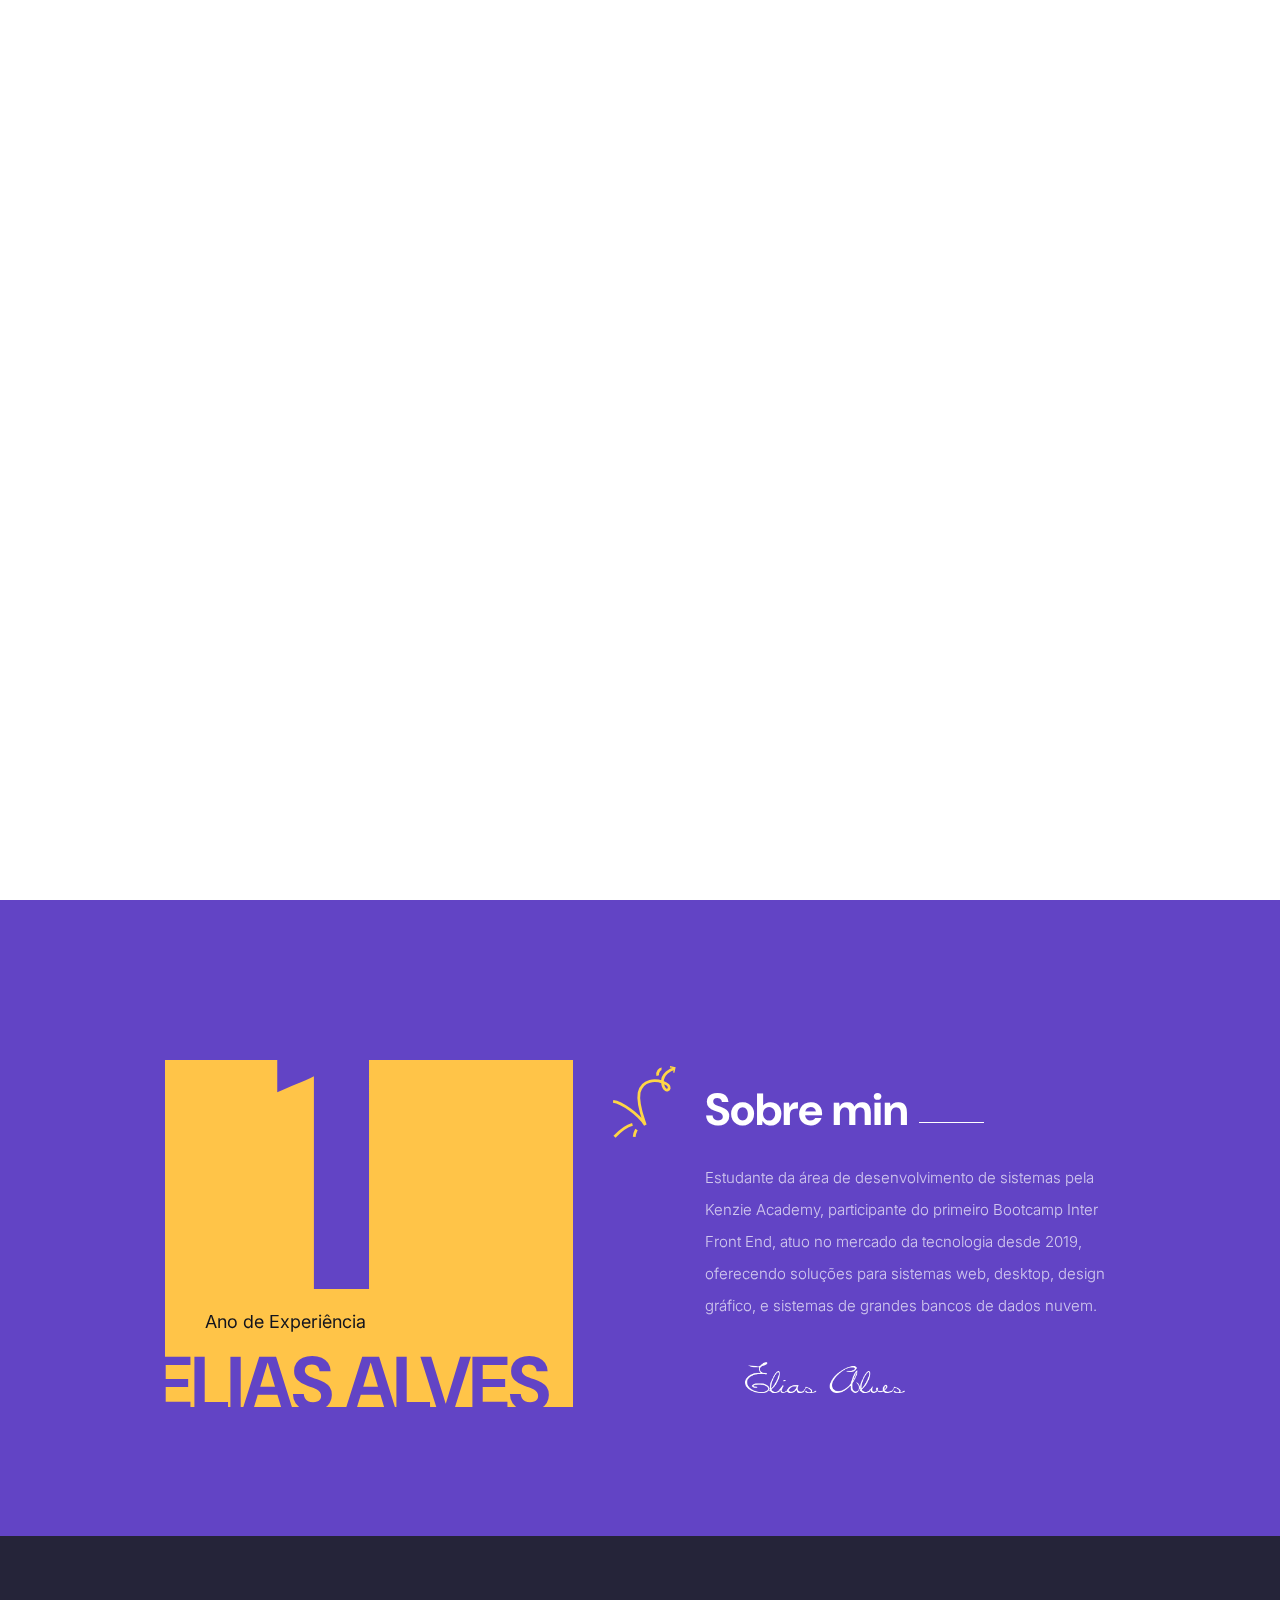
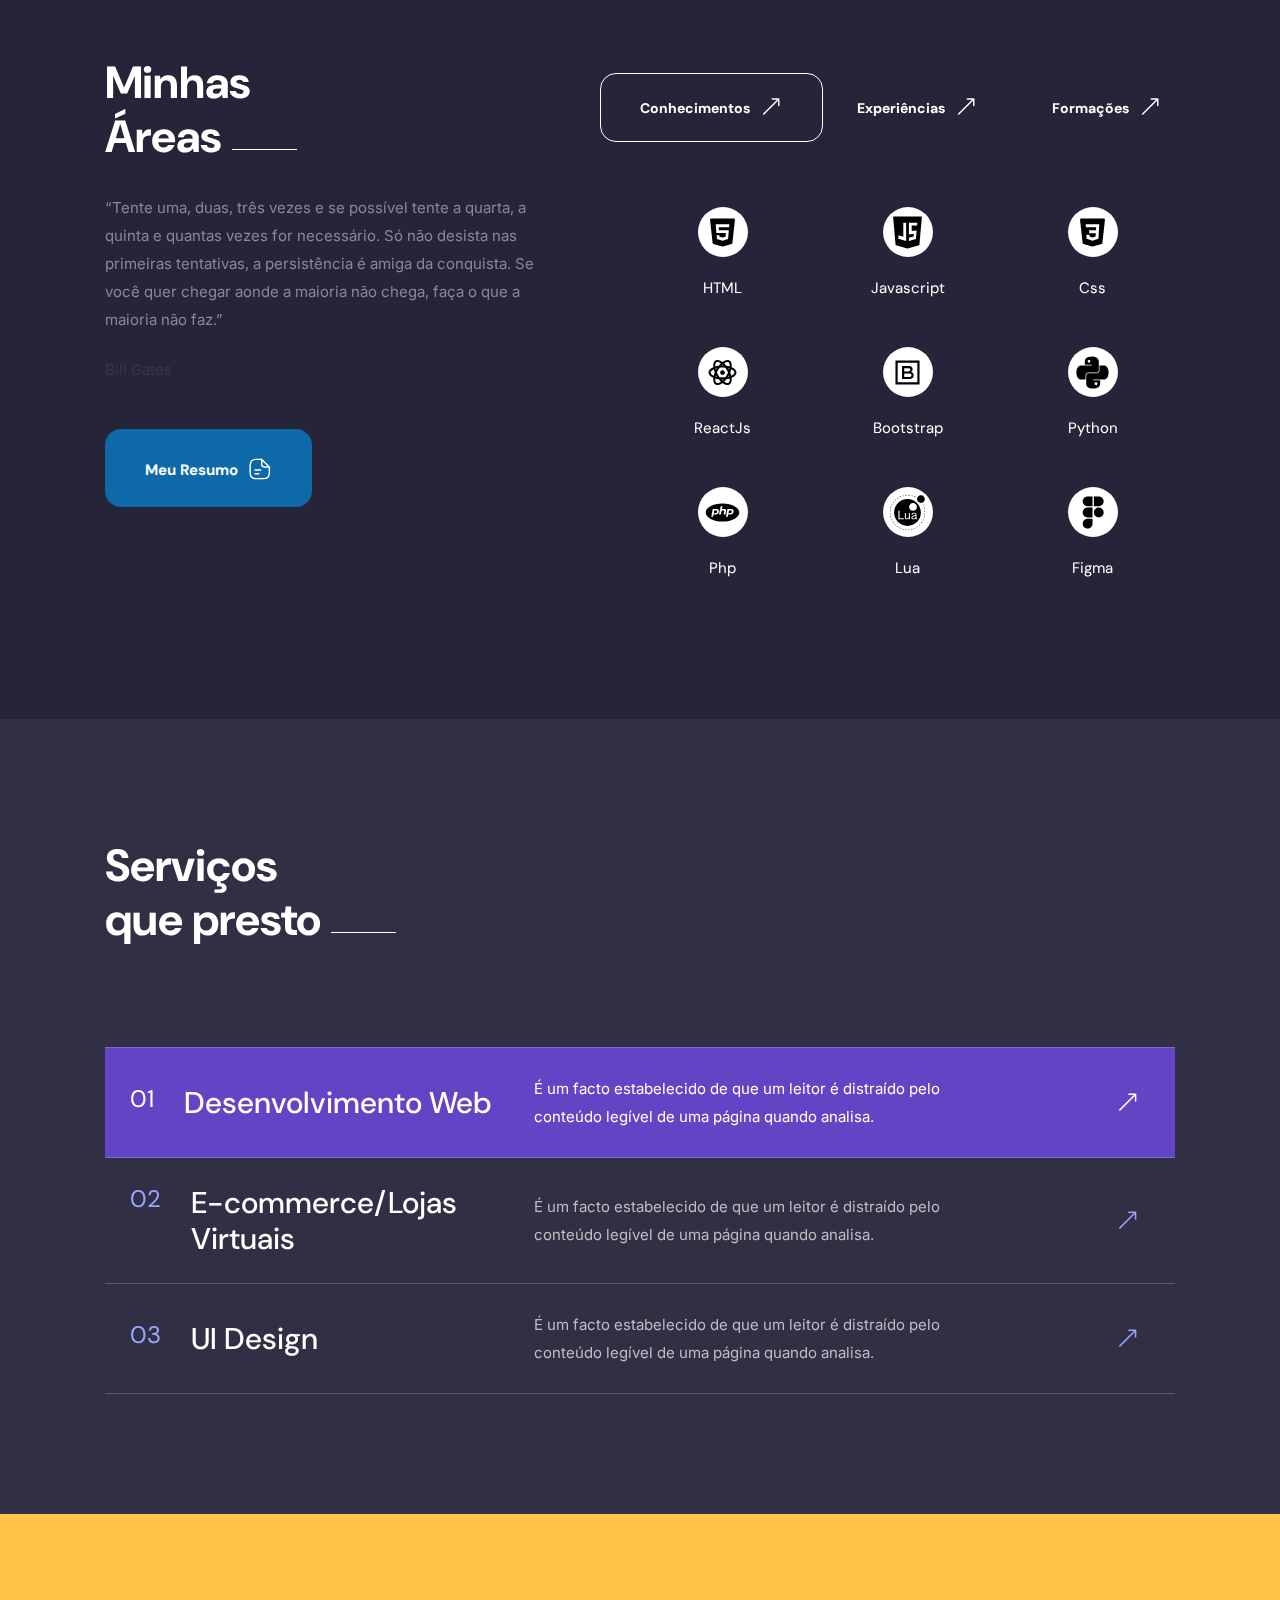
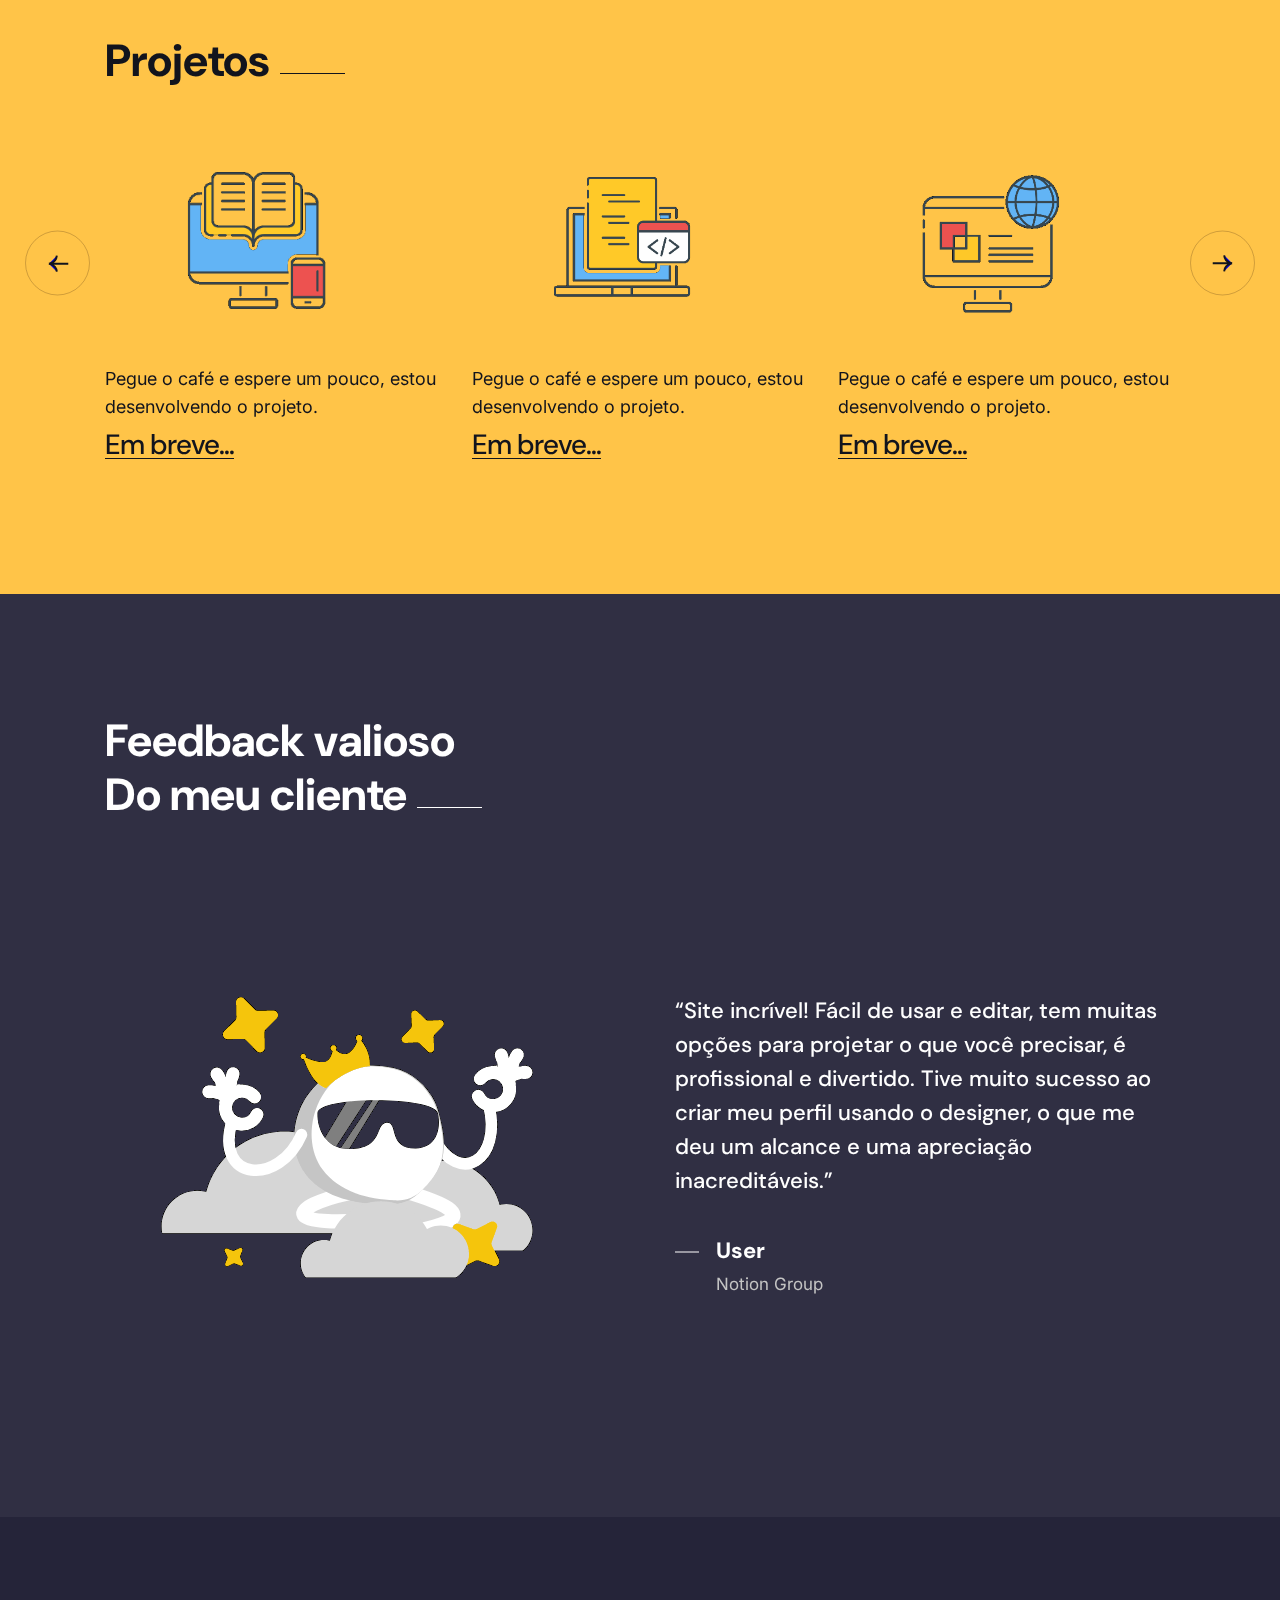
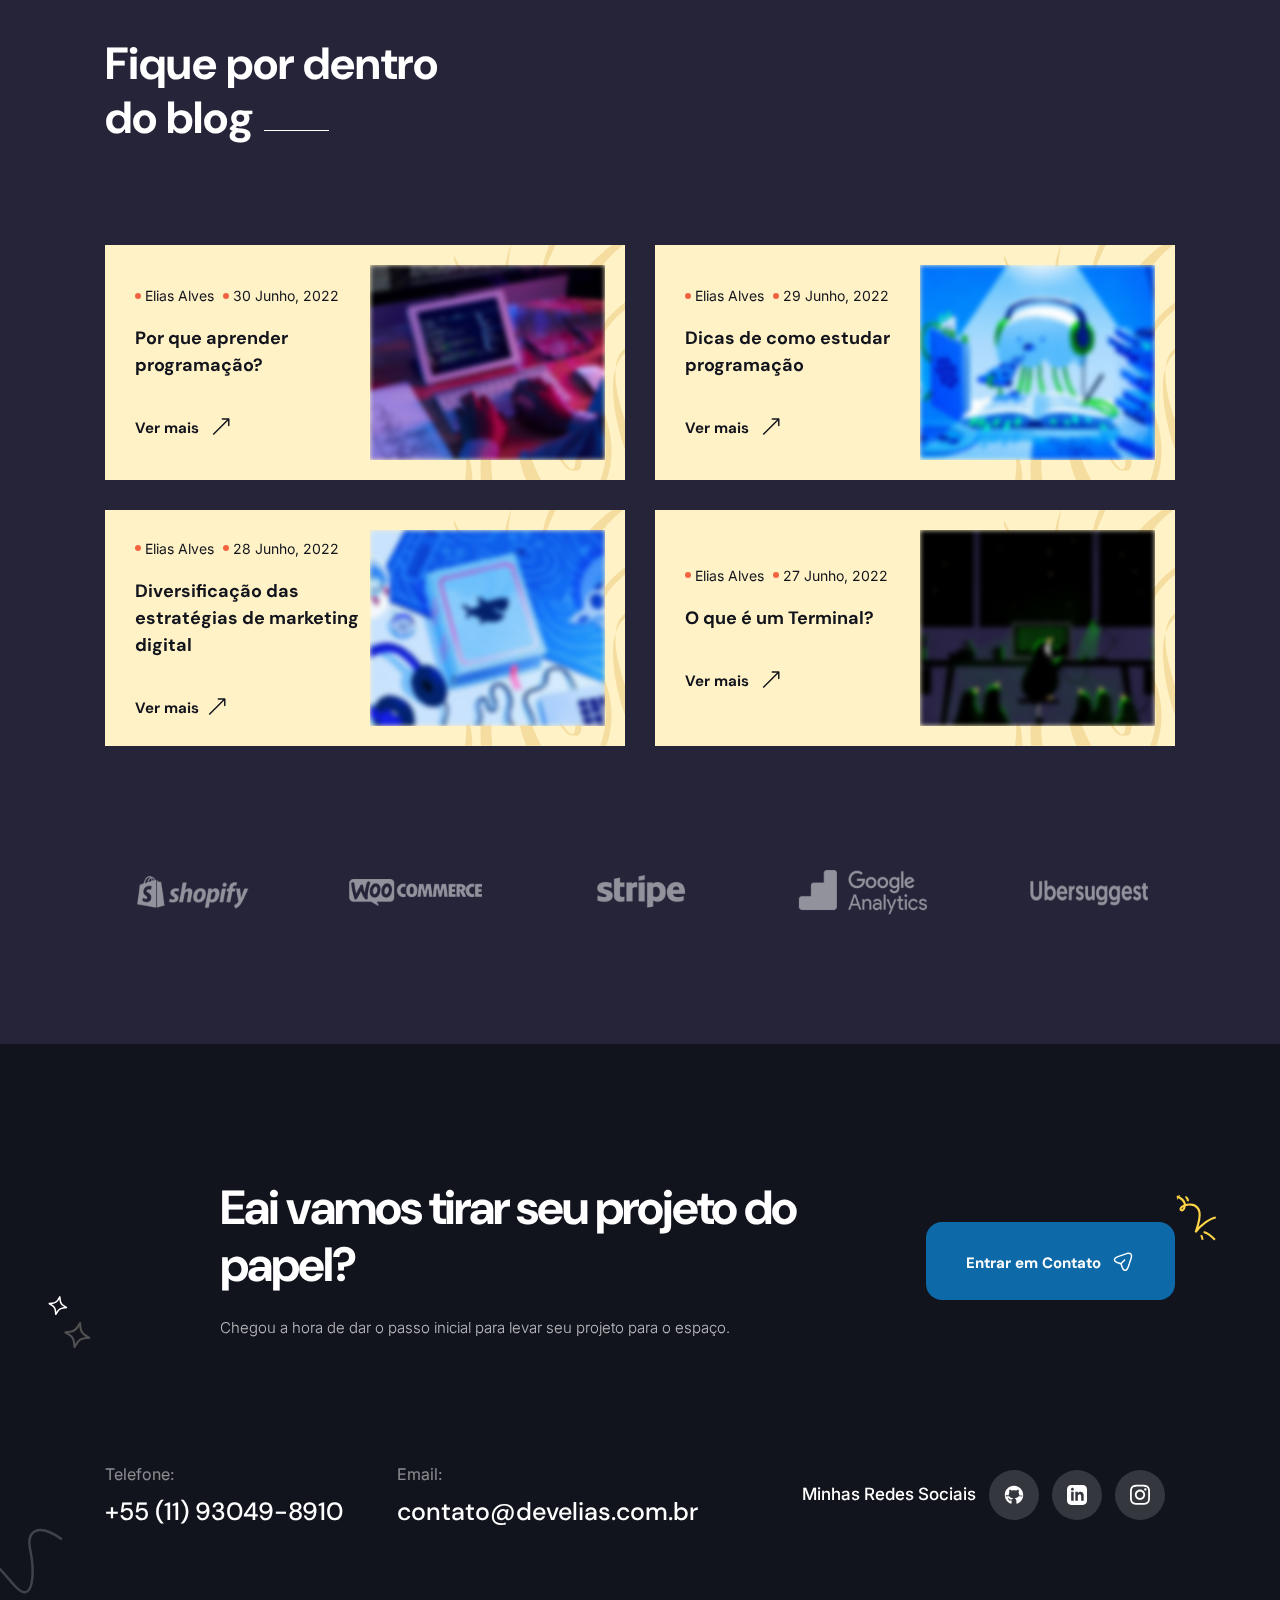
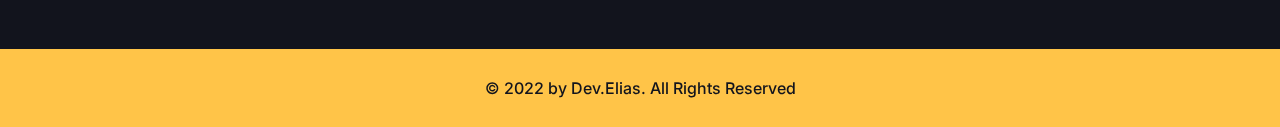
==== commit 1f608dfe: "Update index.html" ====
--- a/index.html
+++ b/index.html
@@ -88,7 +88,7 @@
 						<li class="current"><a href="#home">Inicio</a></li>
 						<li><a href="#about">Quem sou eu</a></li>
 						<li><a href="#service">Serviços</a></li>
-						<li><a href="#portfolio">Portfolio</a></li>
+						<li><a href="projeto1.html">Portfolio</a></li>
 						<li><a href="#blog">Blog</a></li>
 						<li><a href="#contact">Contato</a></li>
 					</ul>
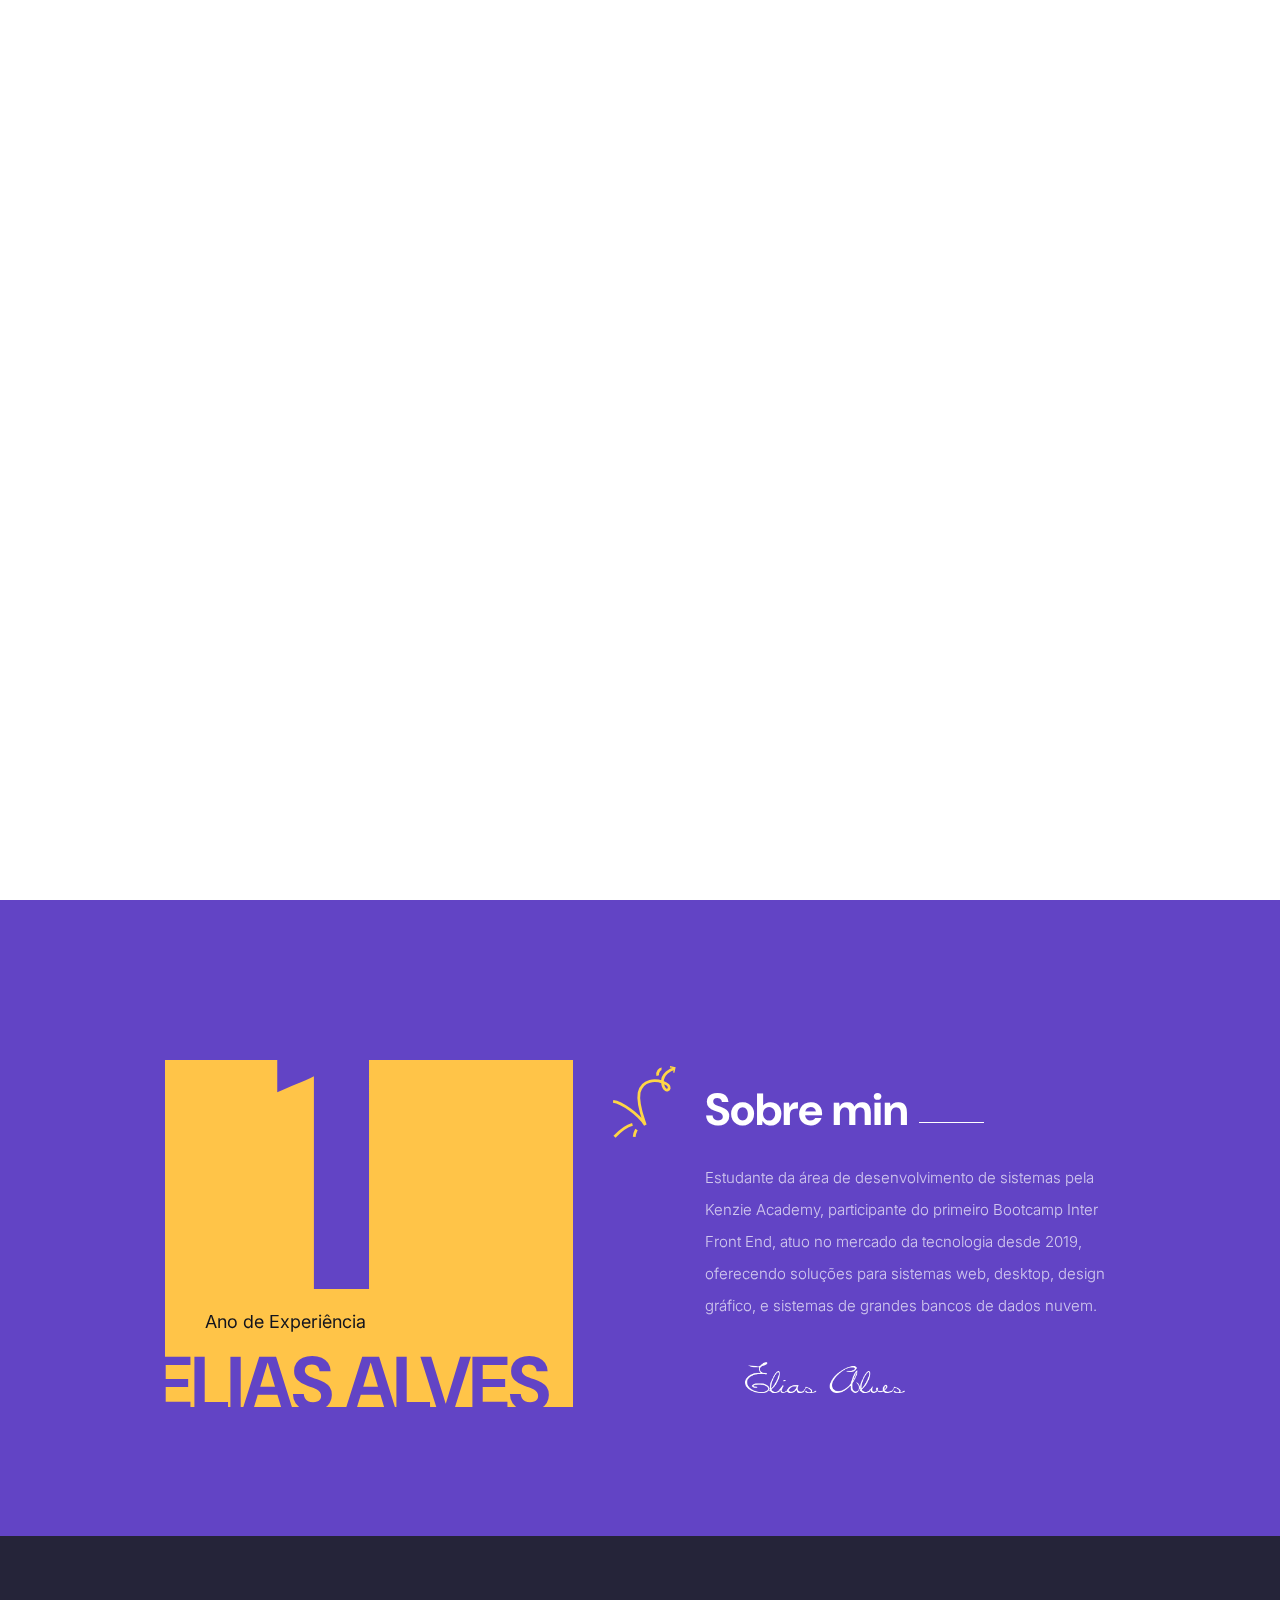
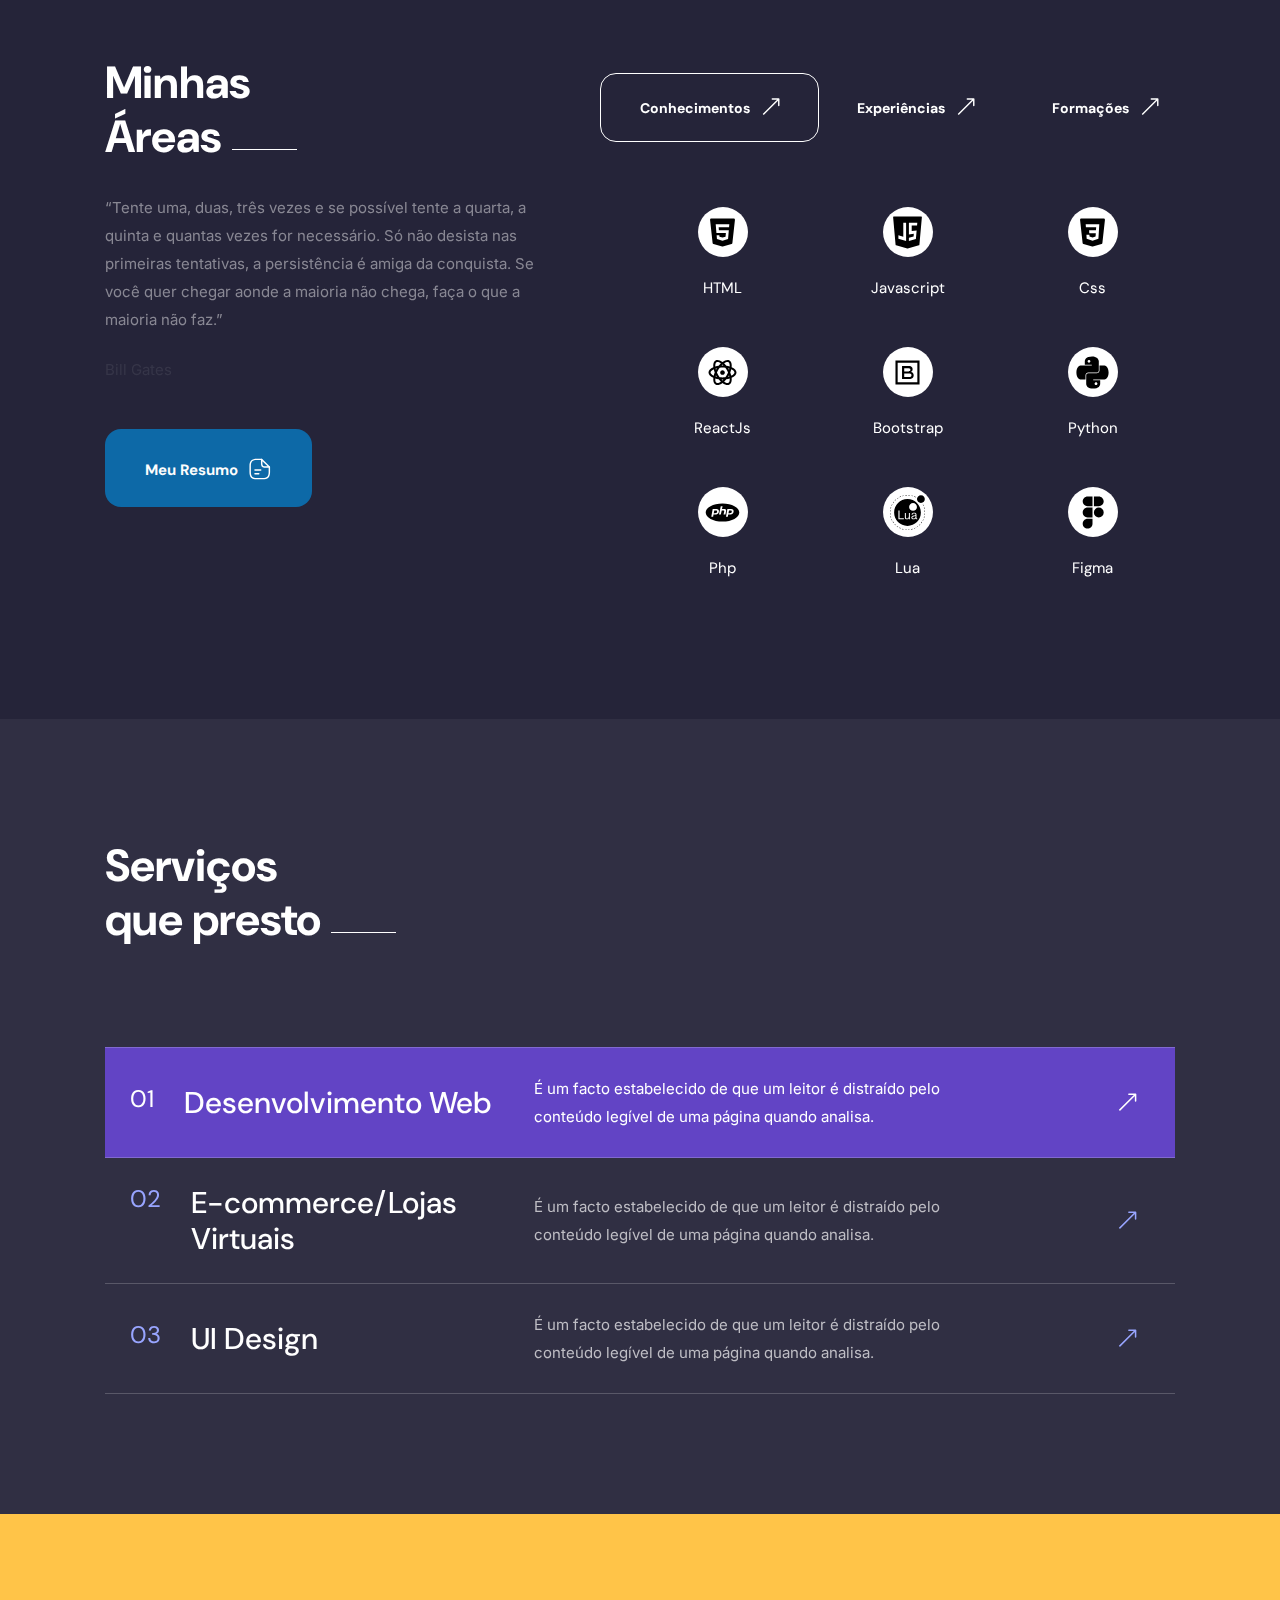
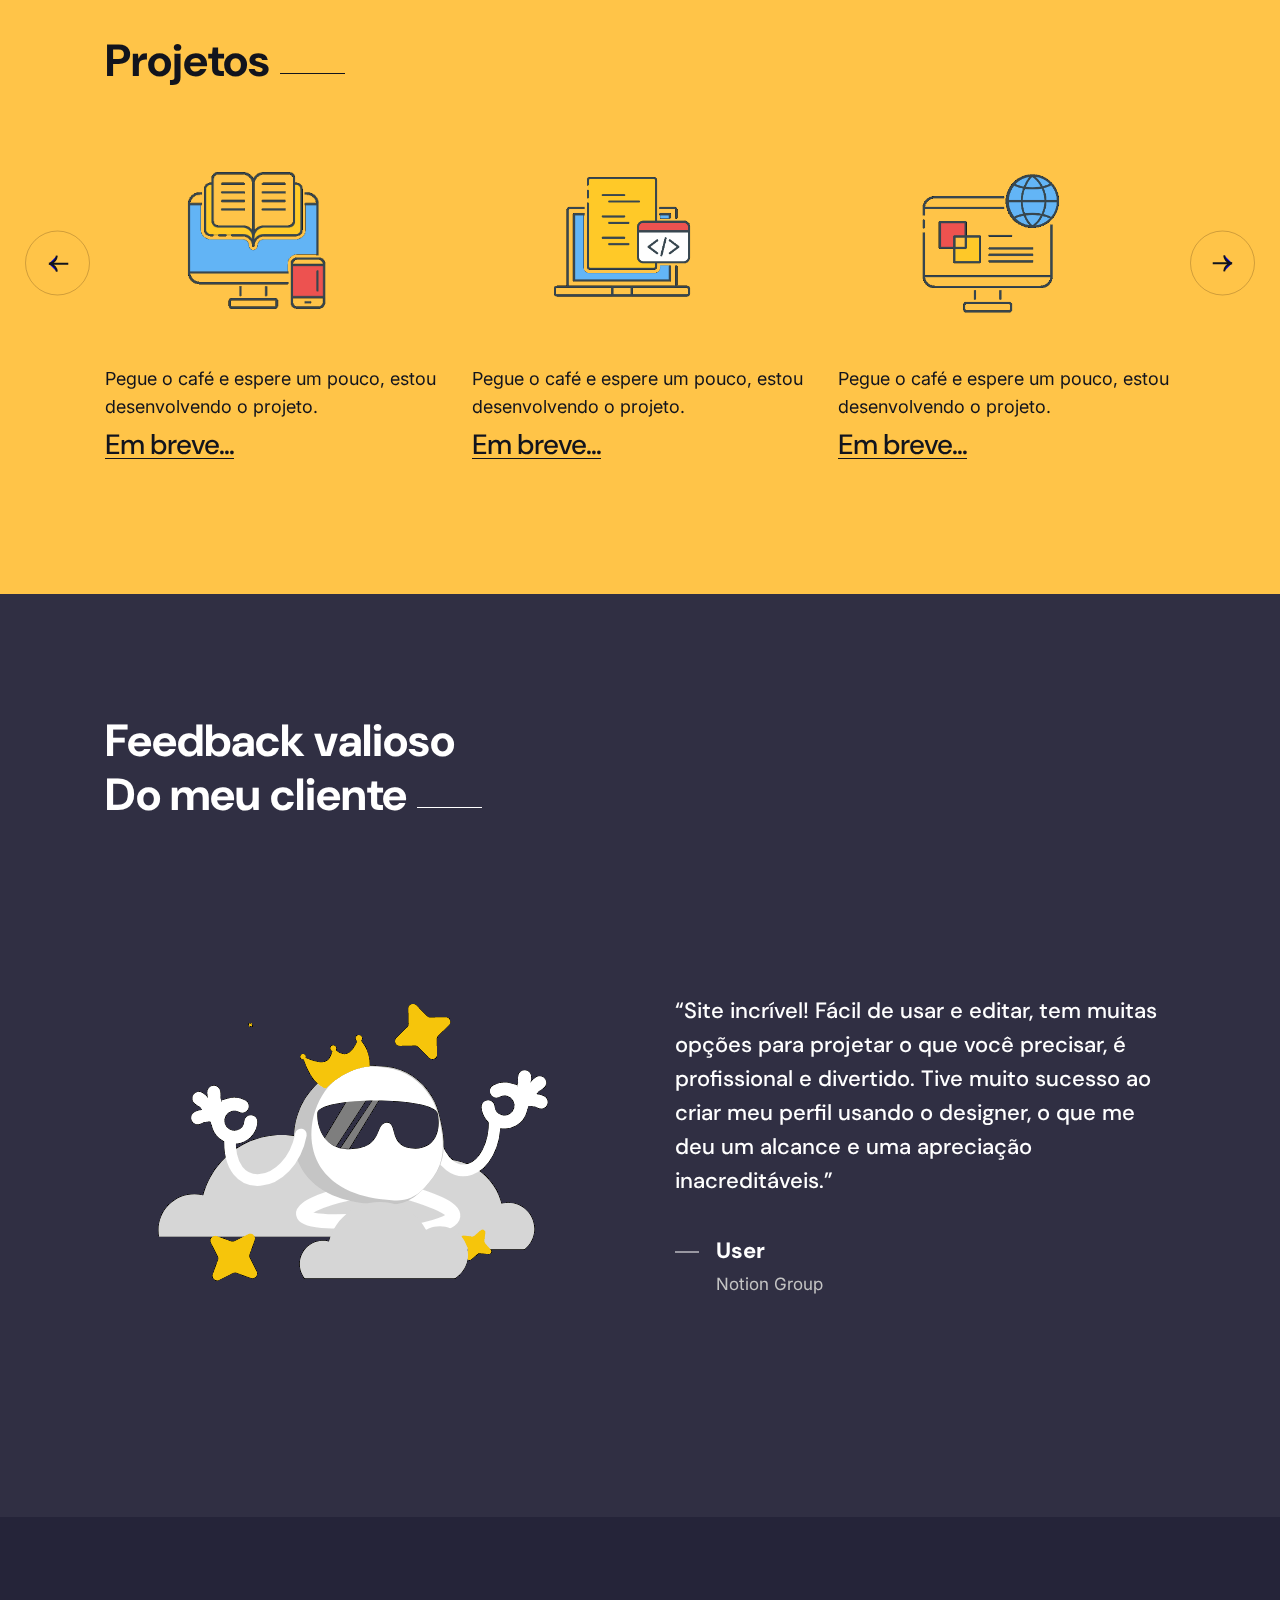
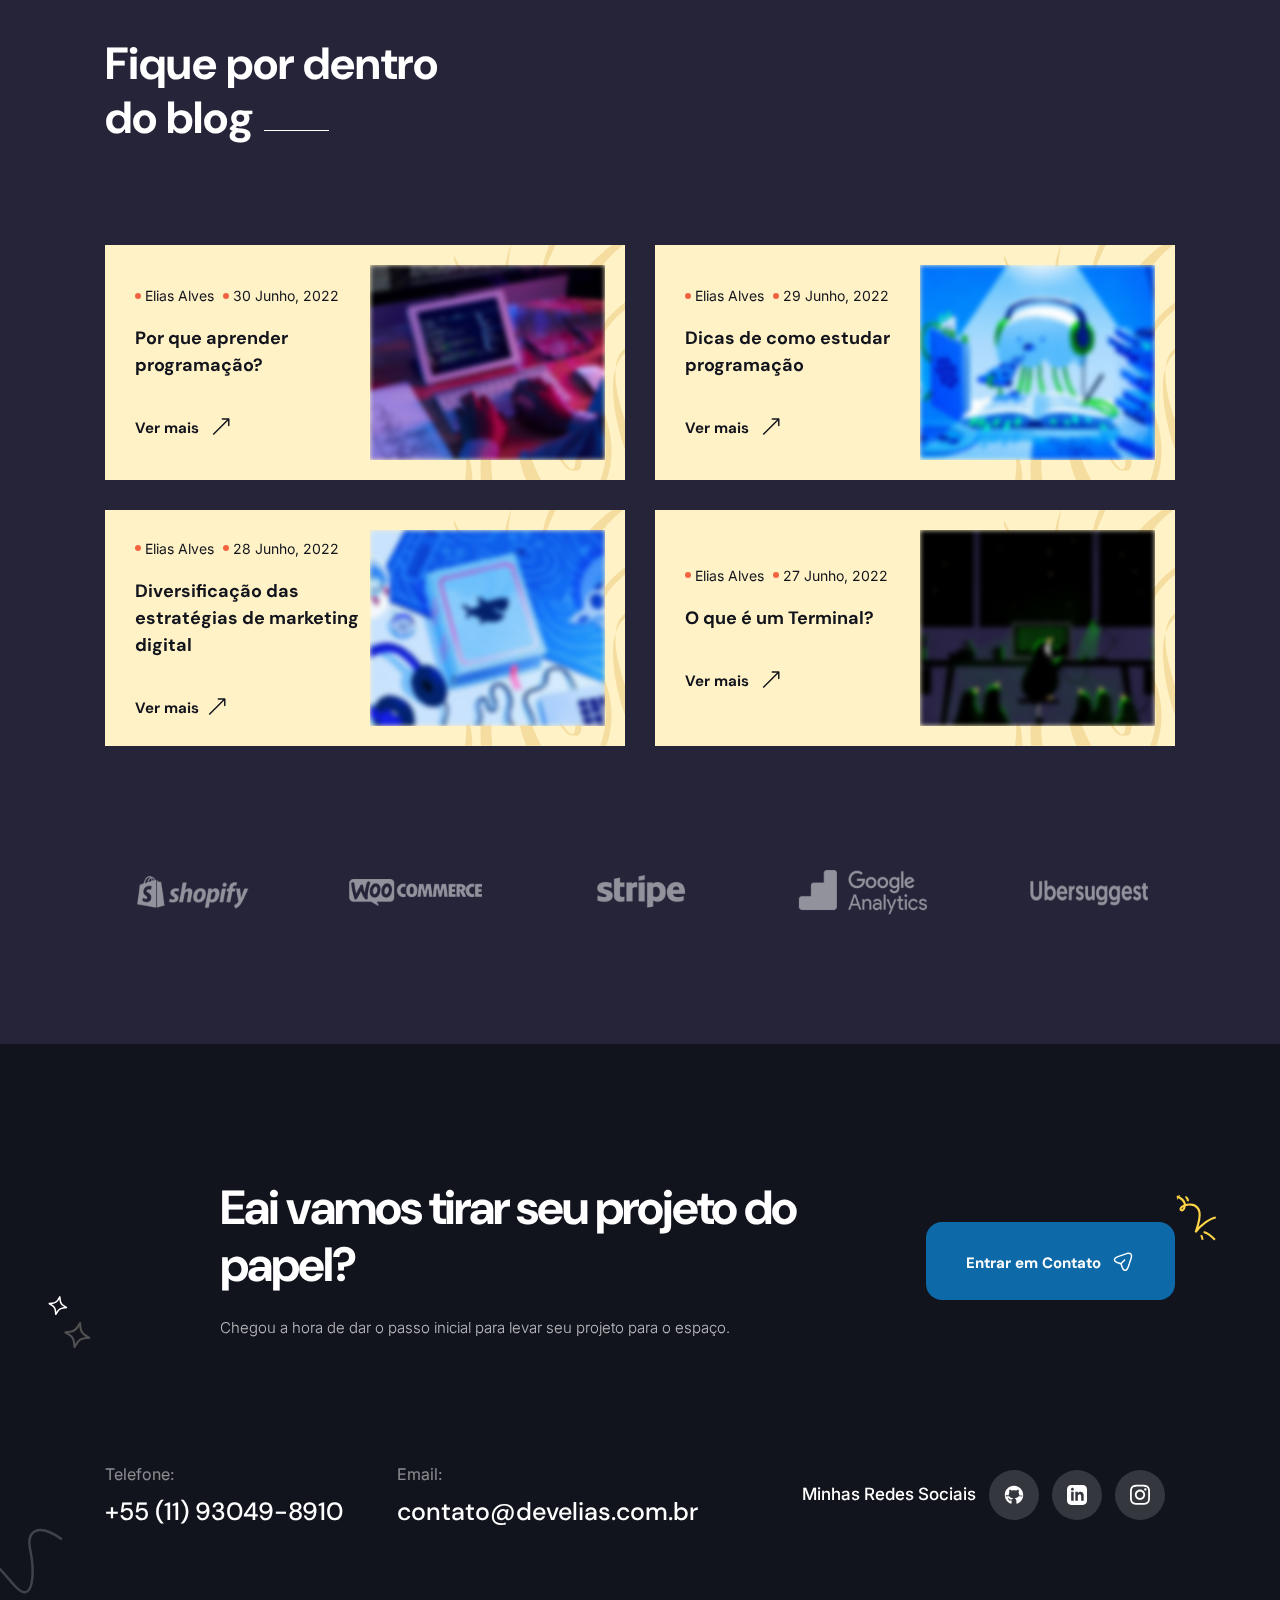
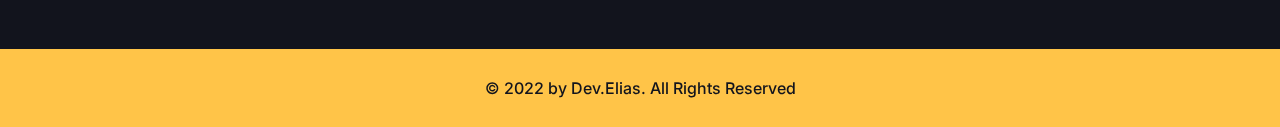
==== commit 88ae0cb7: "Update index.html" ====
--- a/index.html
+++ b/index.html
@@ -112,7 +112,7 @@
 						<li class="current"><a href="#home">Inicio</a></li>
 						<li><a href="#about">Quem sou eu</a></li>
 						<li><a href="#service">Serviços</a></li>
-						<li><a href="#portfolio">Portfolio</a></li>
+						<li><a href="projeto1.html">Portfolio</a></li>
 						<li><a href="#blog">Blog</a></li>
 						<li><a href="#contact">Contato</a></li>
 					</ul>
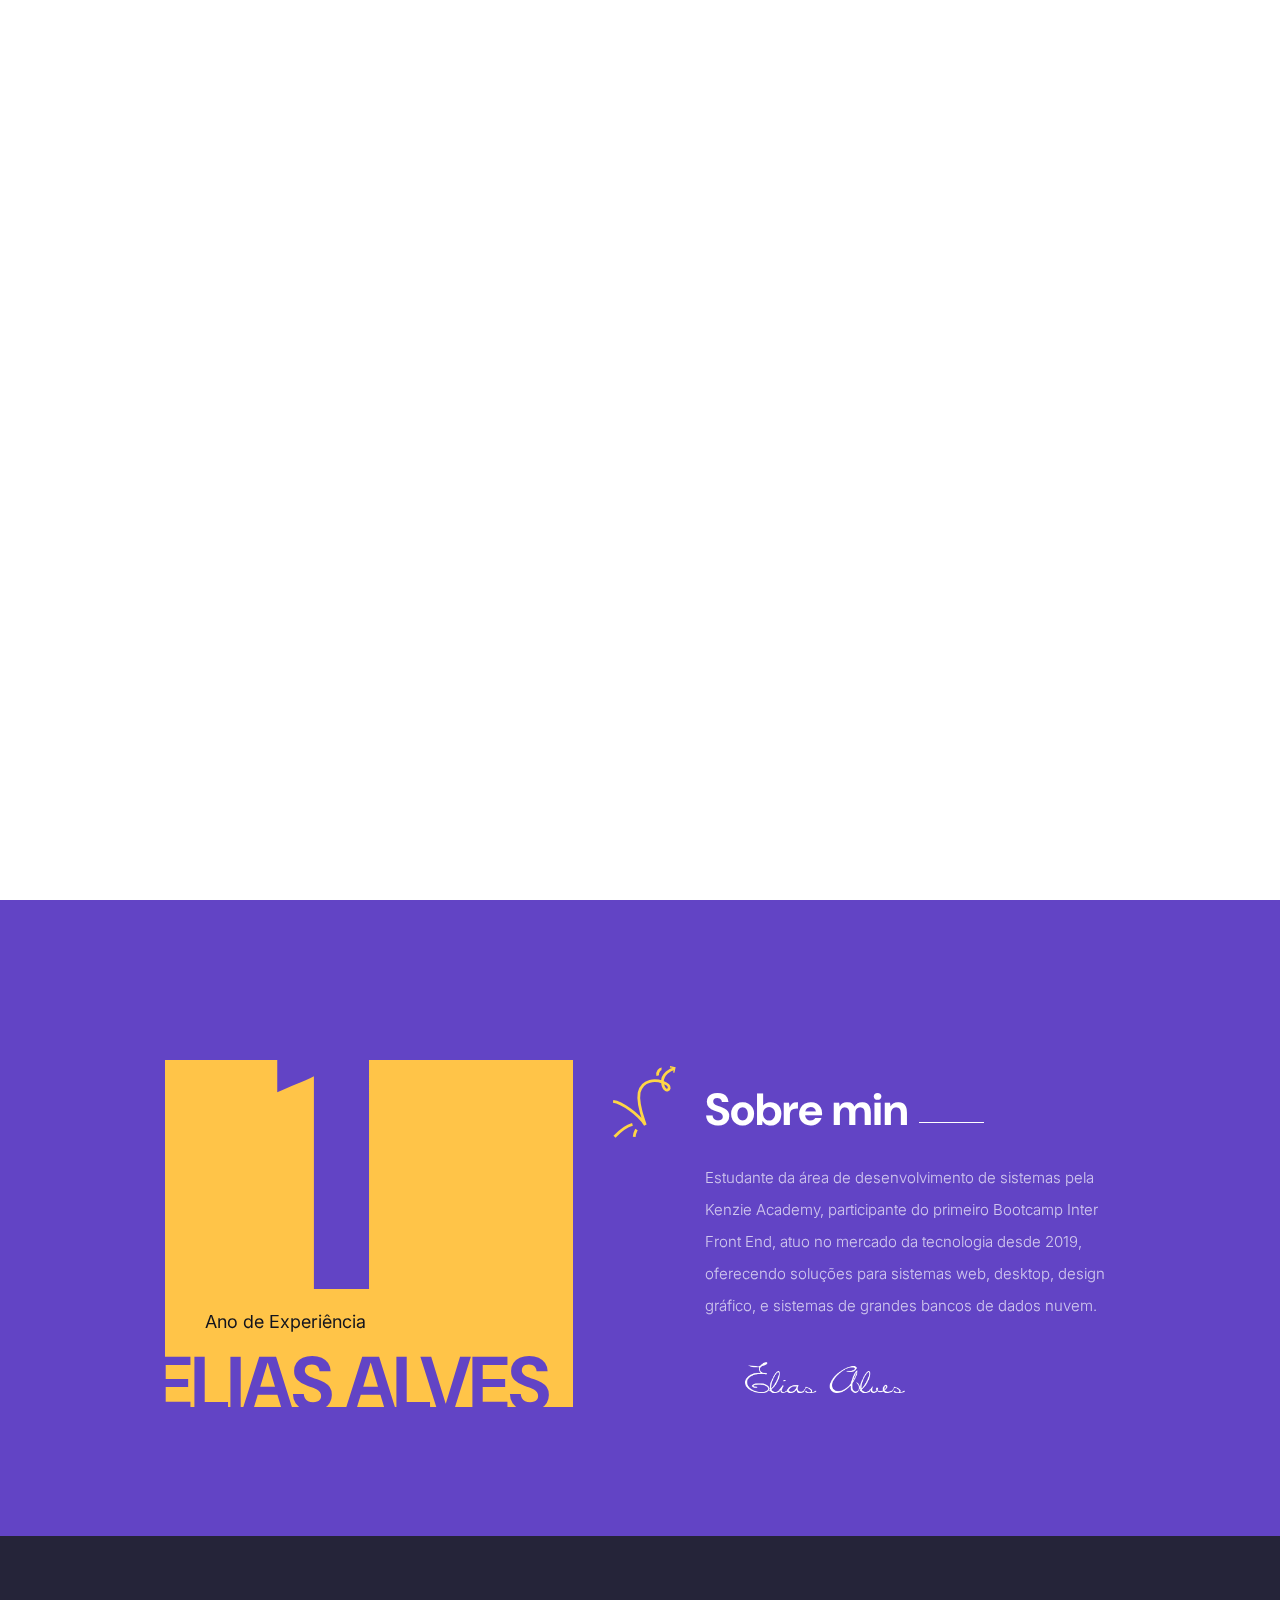
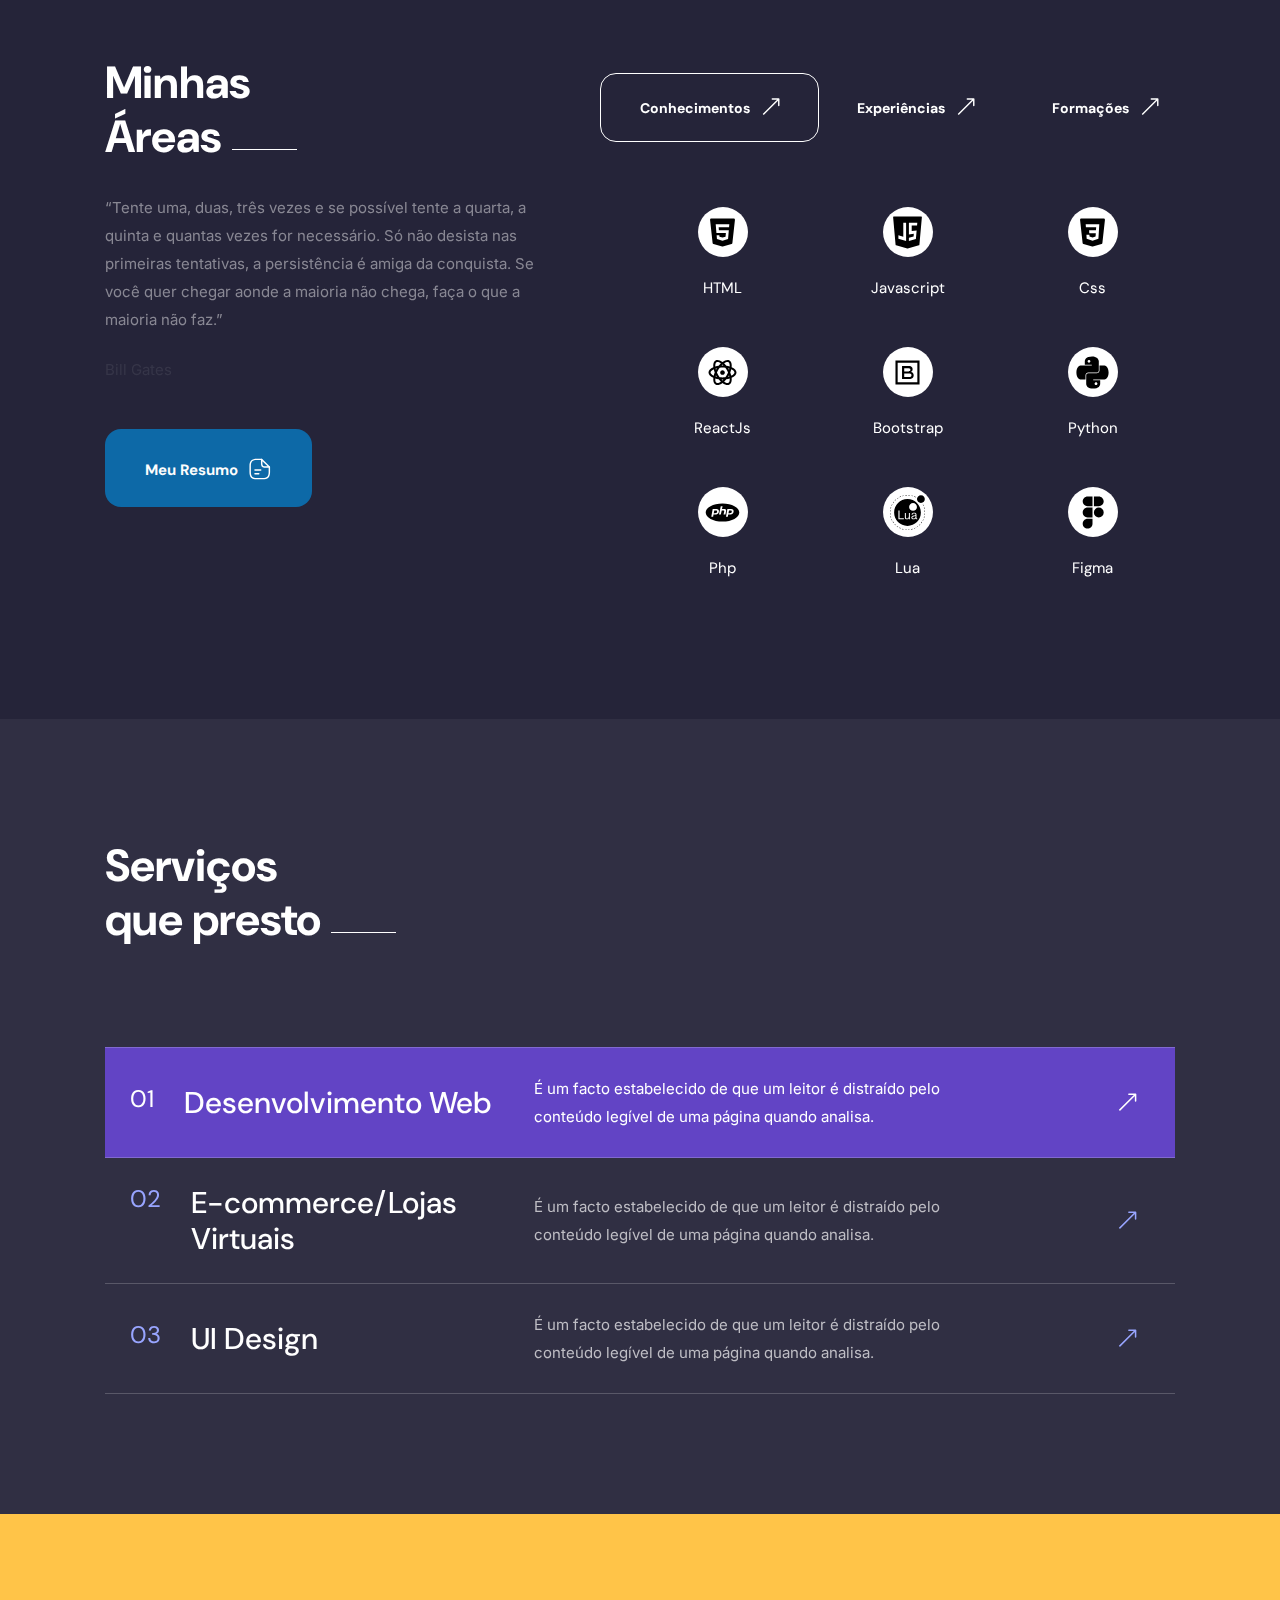
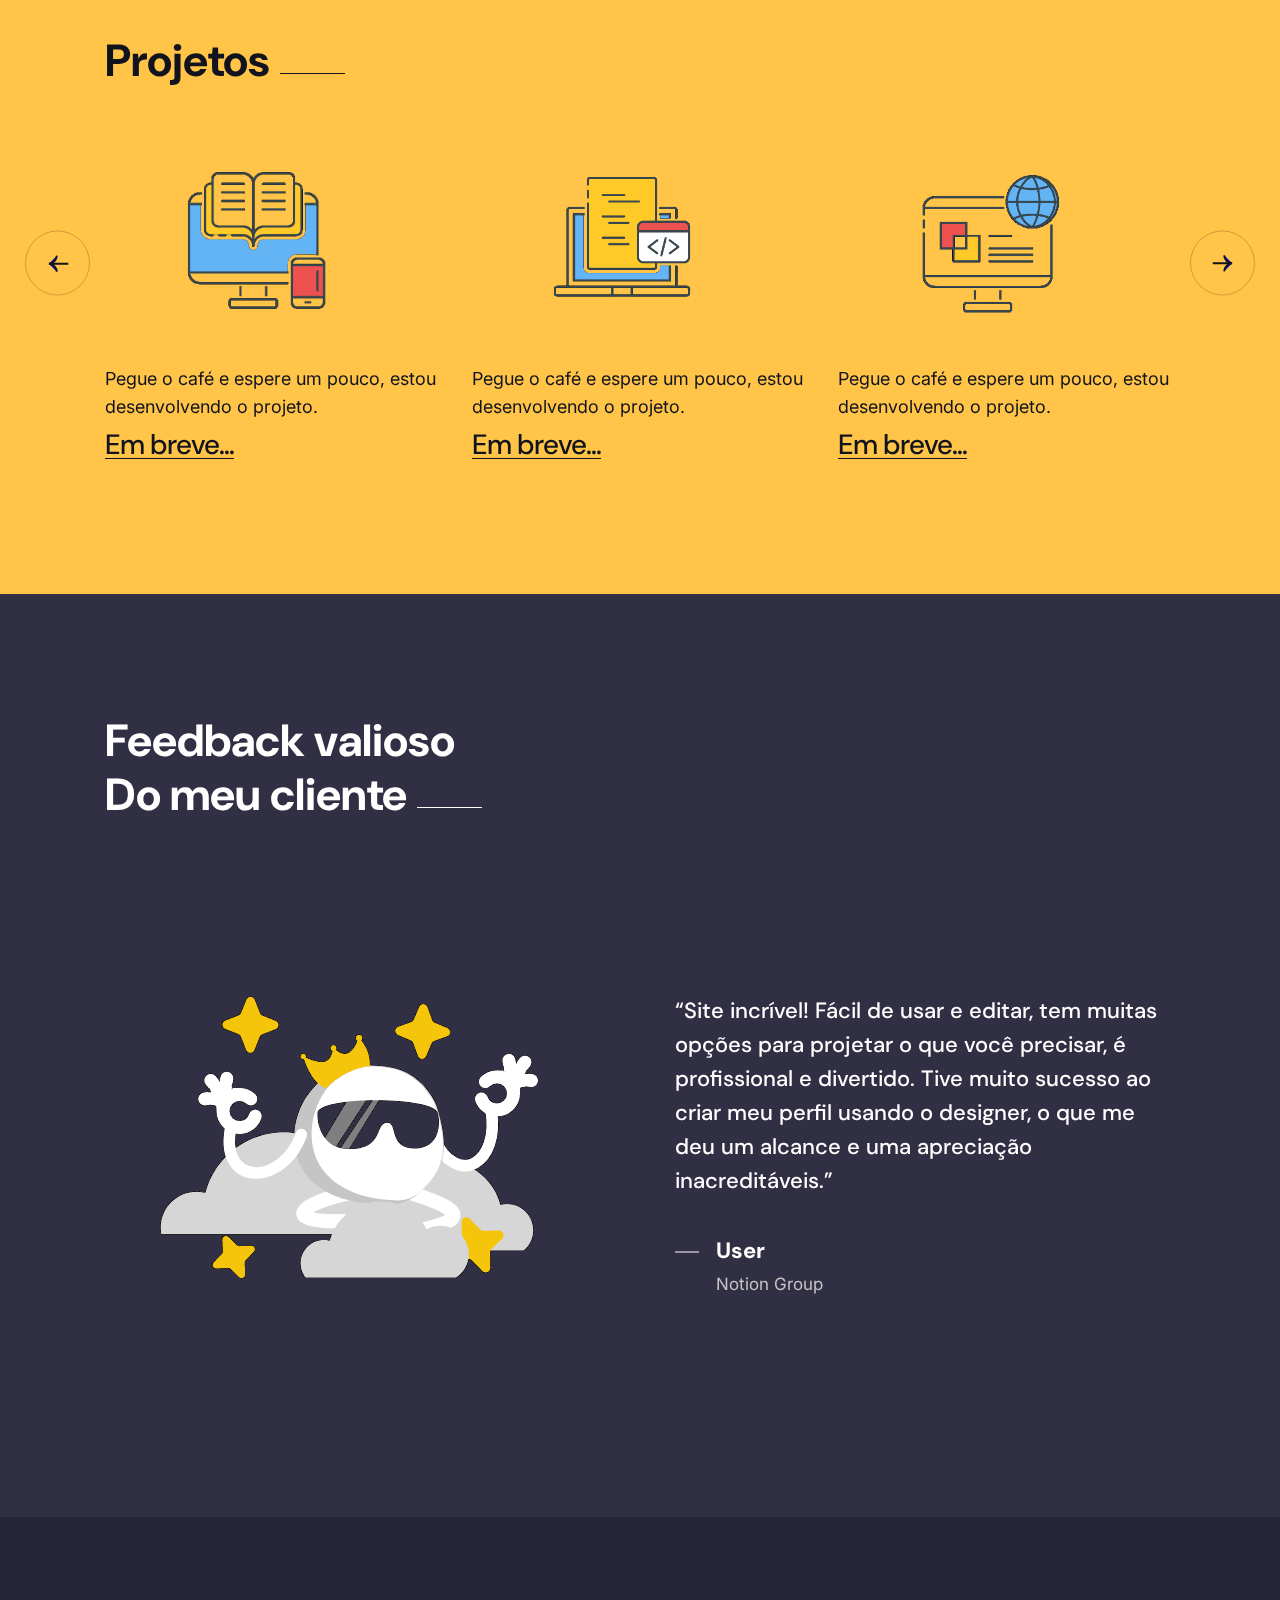
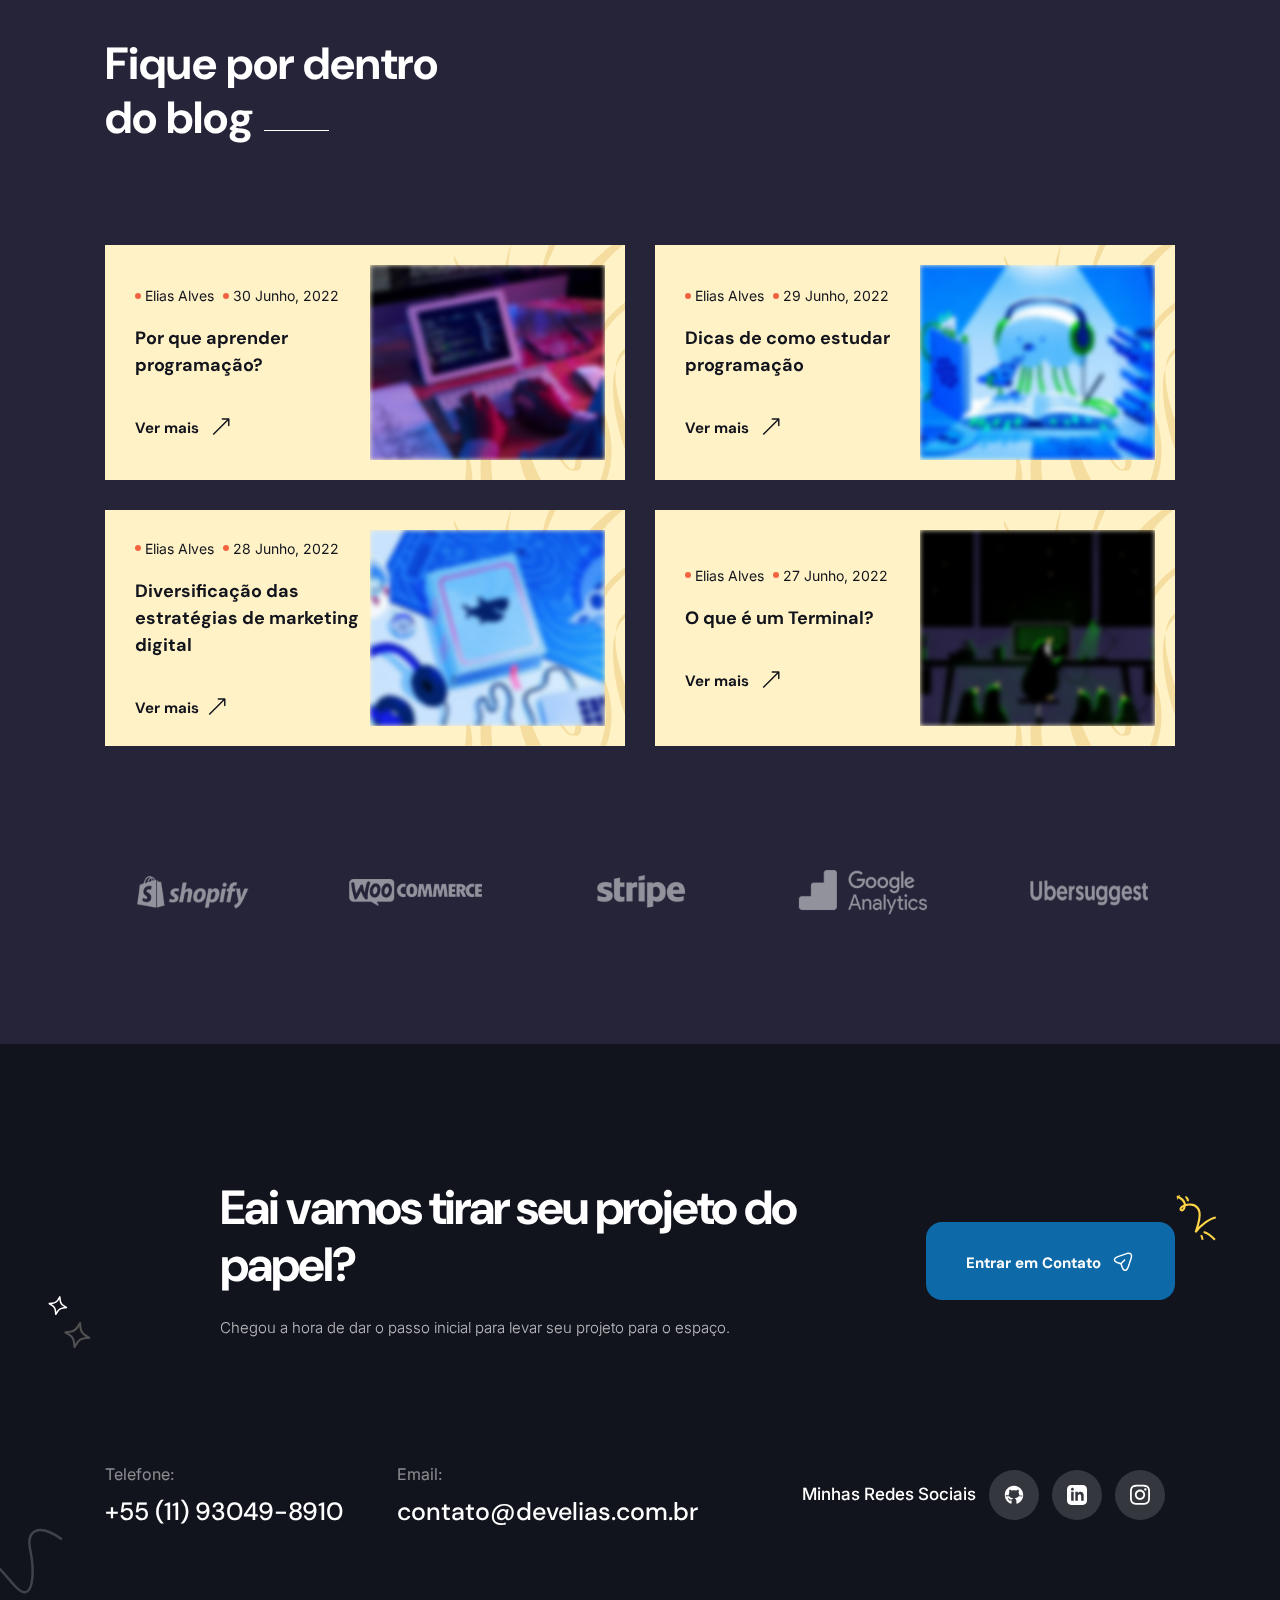
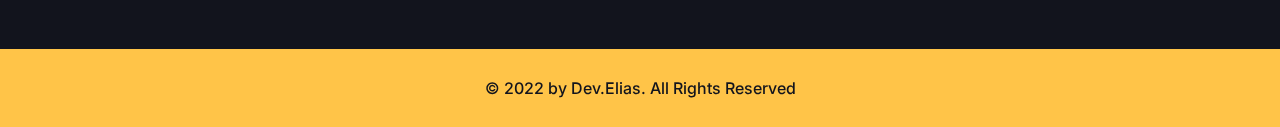
==== commit 0c16b634: "Update index.html" ====
--- a/index.html
+++ b/index.html
@@ -88,7 +88,7 @@
 						<li class="current"><a href="#home">Inicio</a></li>
 						<li><a href="#about">Quem sou eu</a></li>
 						<li><a href="#service">Serviços</a></li>
-						<li><a href="projeto1.html">Portfolio</a></li>
+						<li><a href="#portfolio">Portfolio</a></li>
 						<li><a href="#blog">Blog</a></li>
 						<li><a href="#contact">Contato</a></li>
 					</ul>
@@ -112,7 +112,7 @@
 						<li class="current"><a href="#home">Inicio</a></li>
 						<li><a href="#about">Quem sou eu</a></li>
 						<li><a href="#service">Serviços</a></li>
-						<li><a href="projeto1.html">Portfolio</a></li>
+						<li><a href="#portfolio">Portfolio</a></li>
 						<li><a href="#blog">Blog</a></li>
 						<li><a href="#contact">Contato</a></li>
 					</ul>
